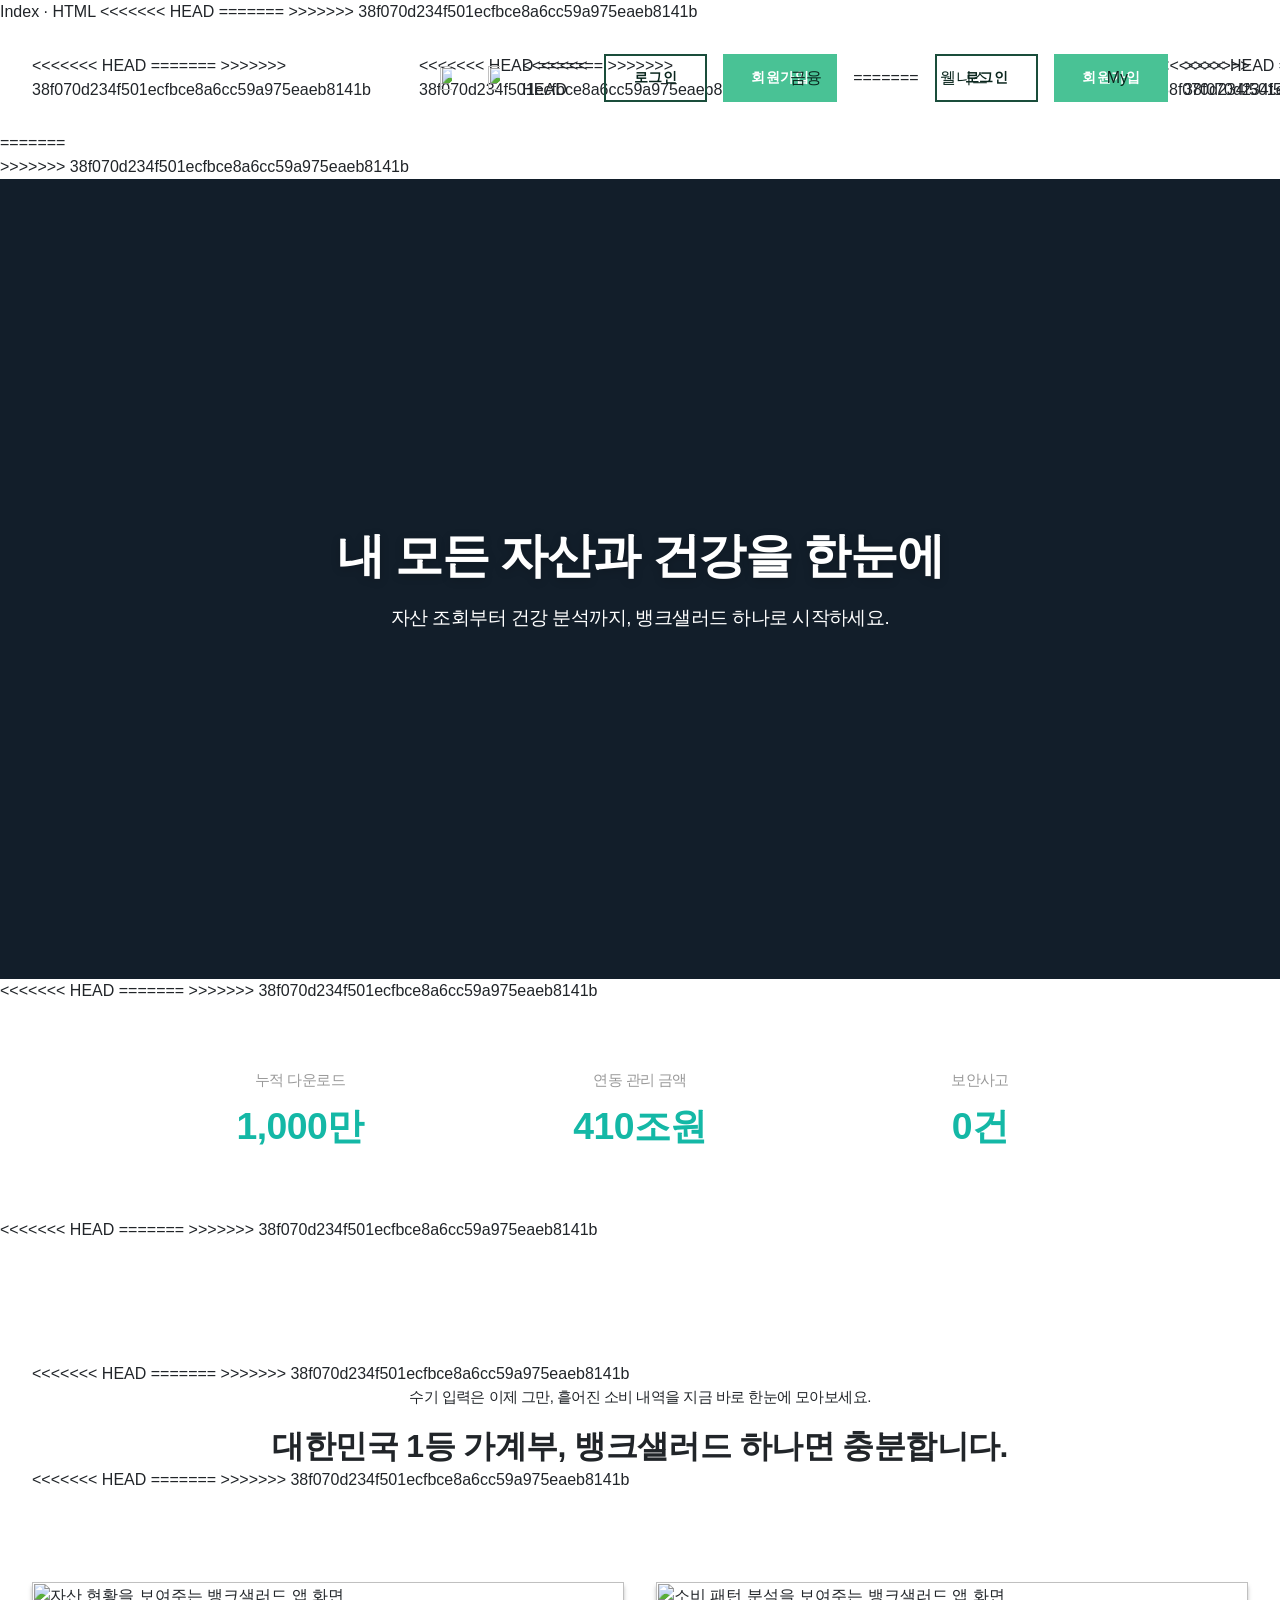
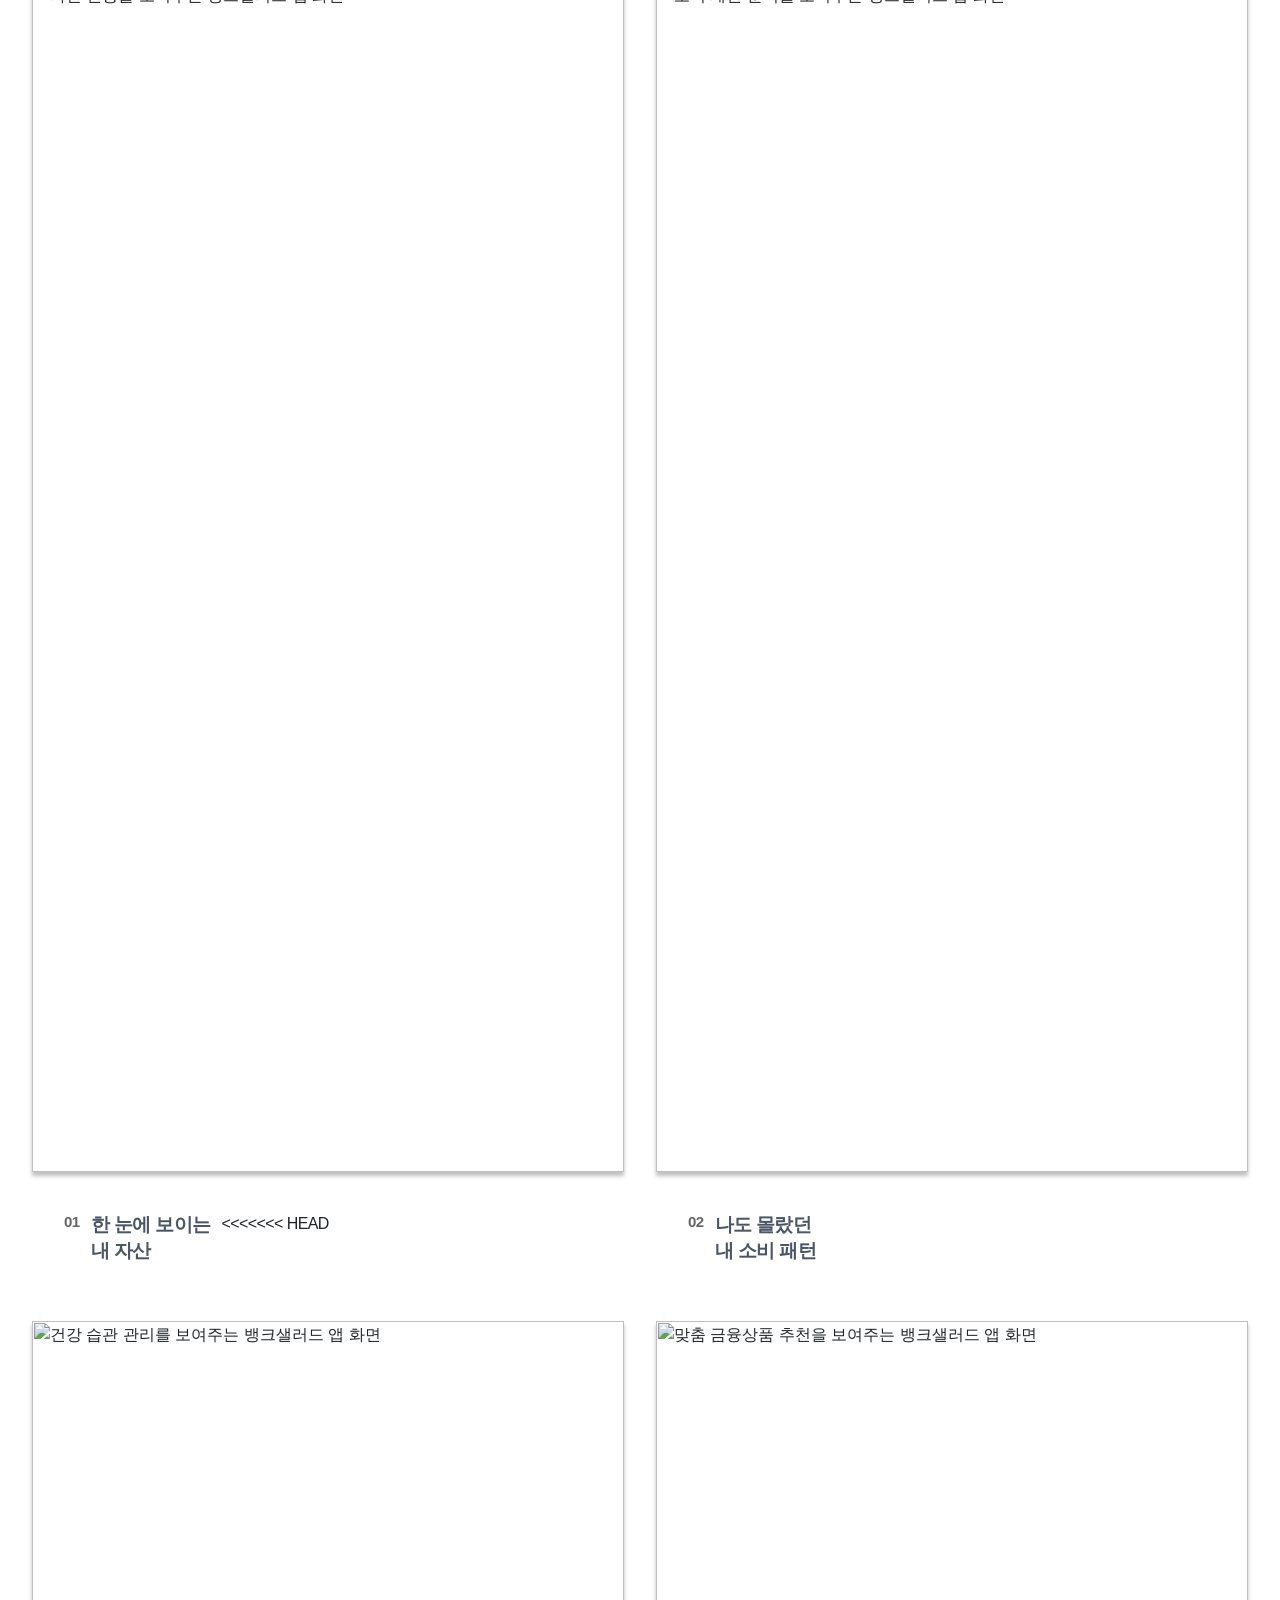
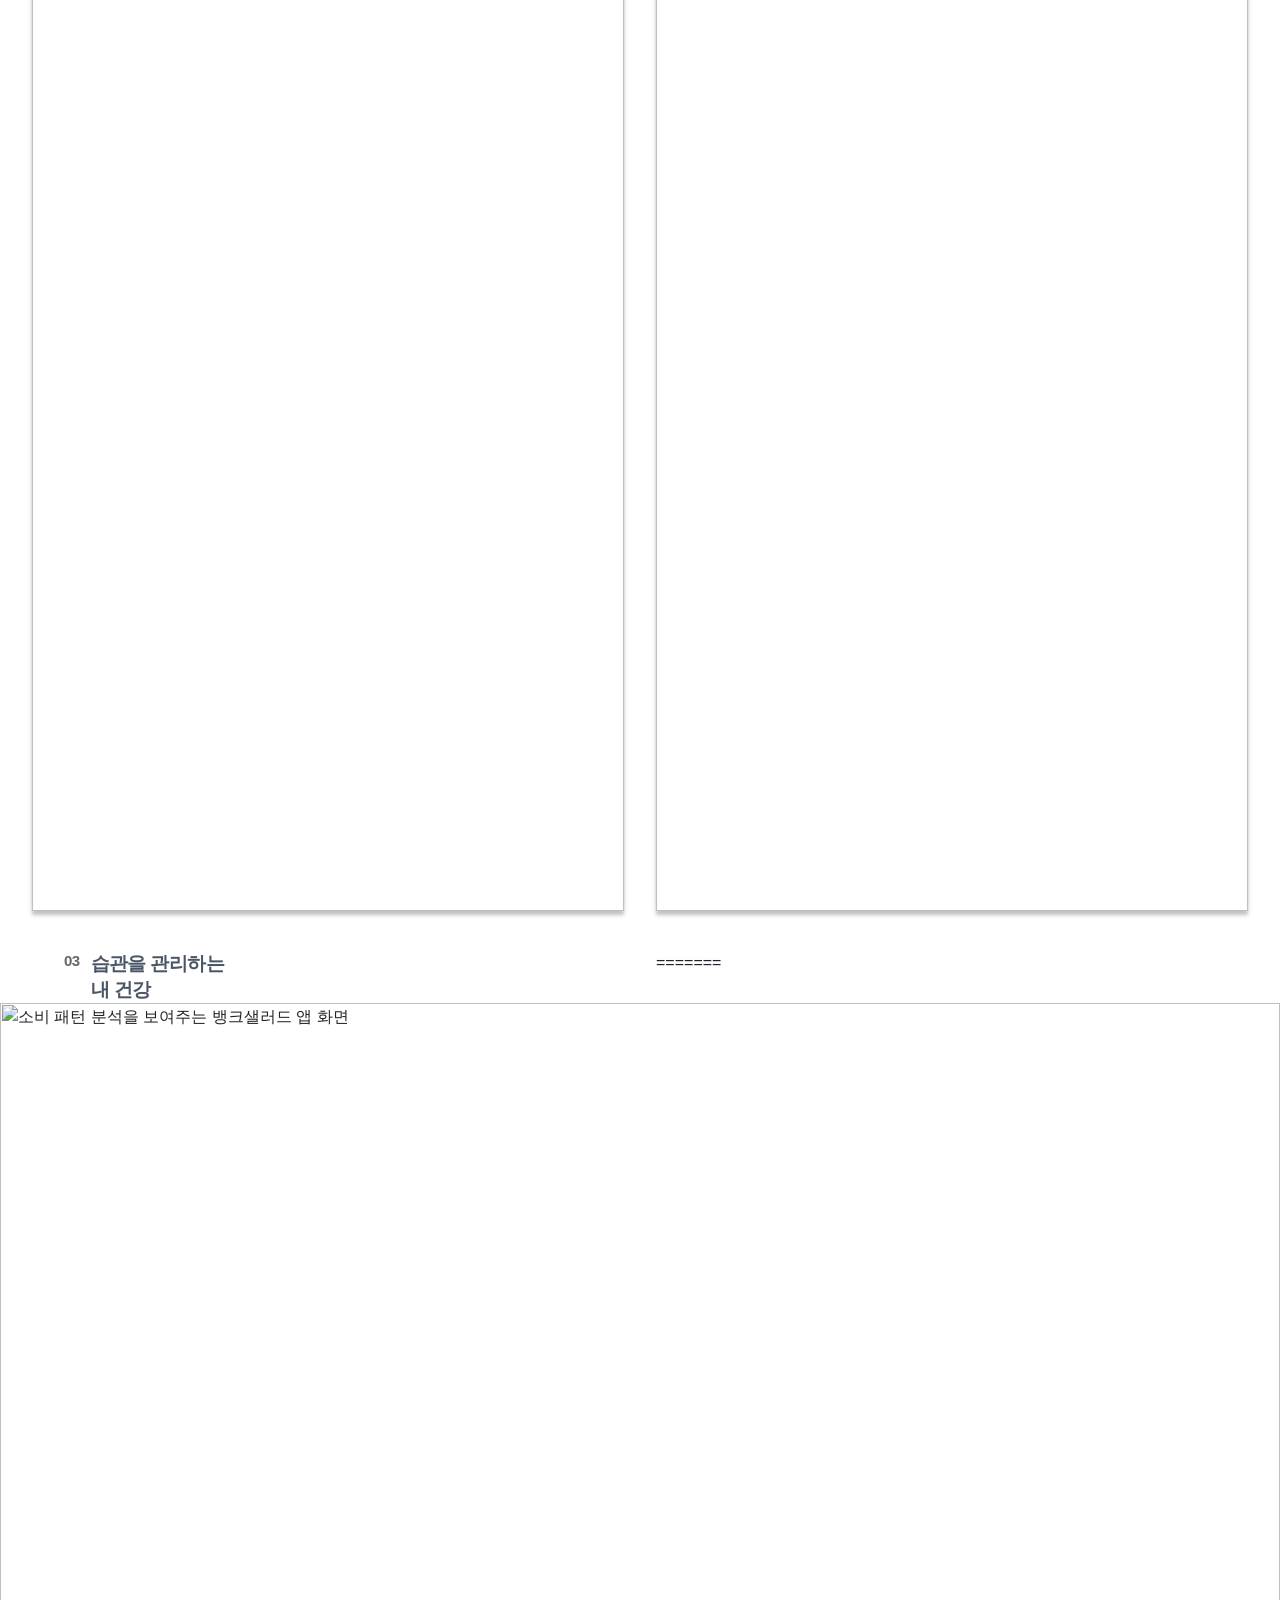
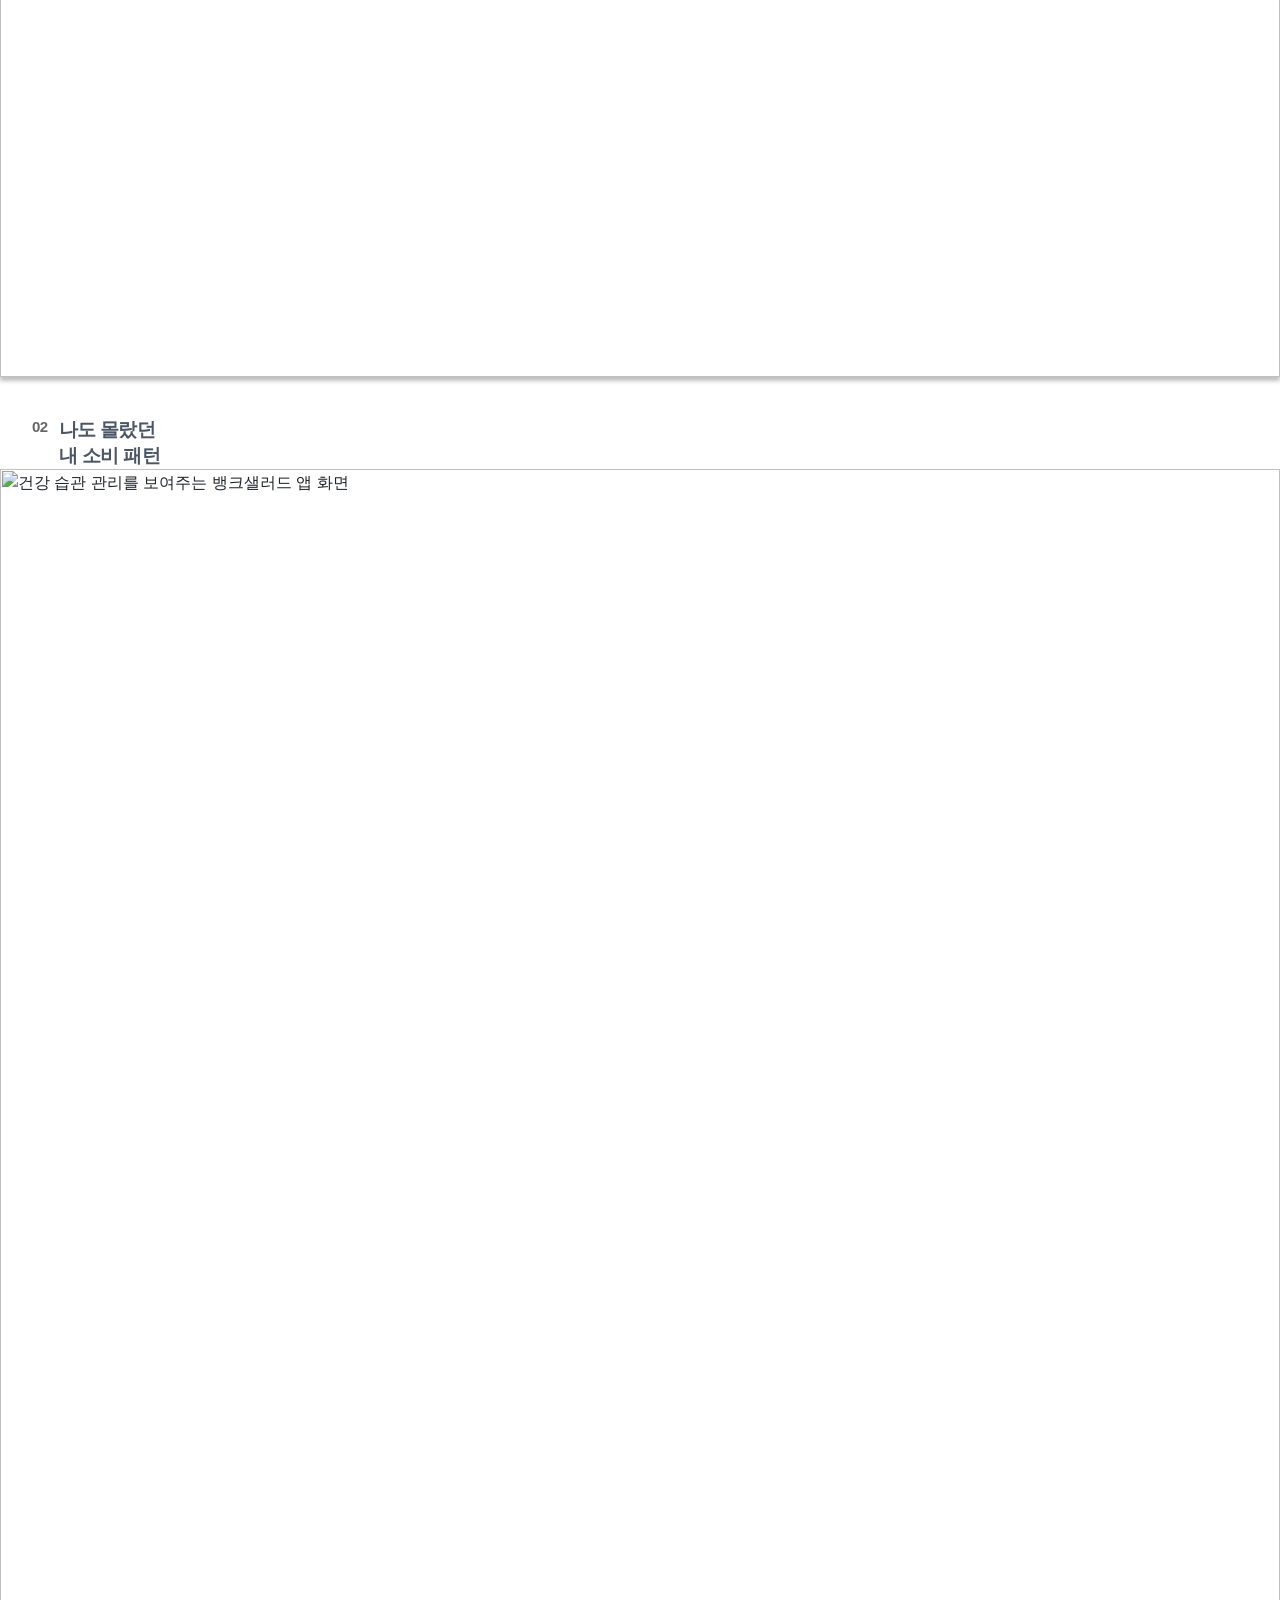
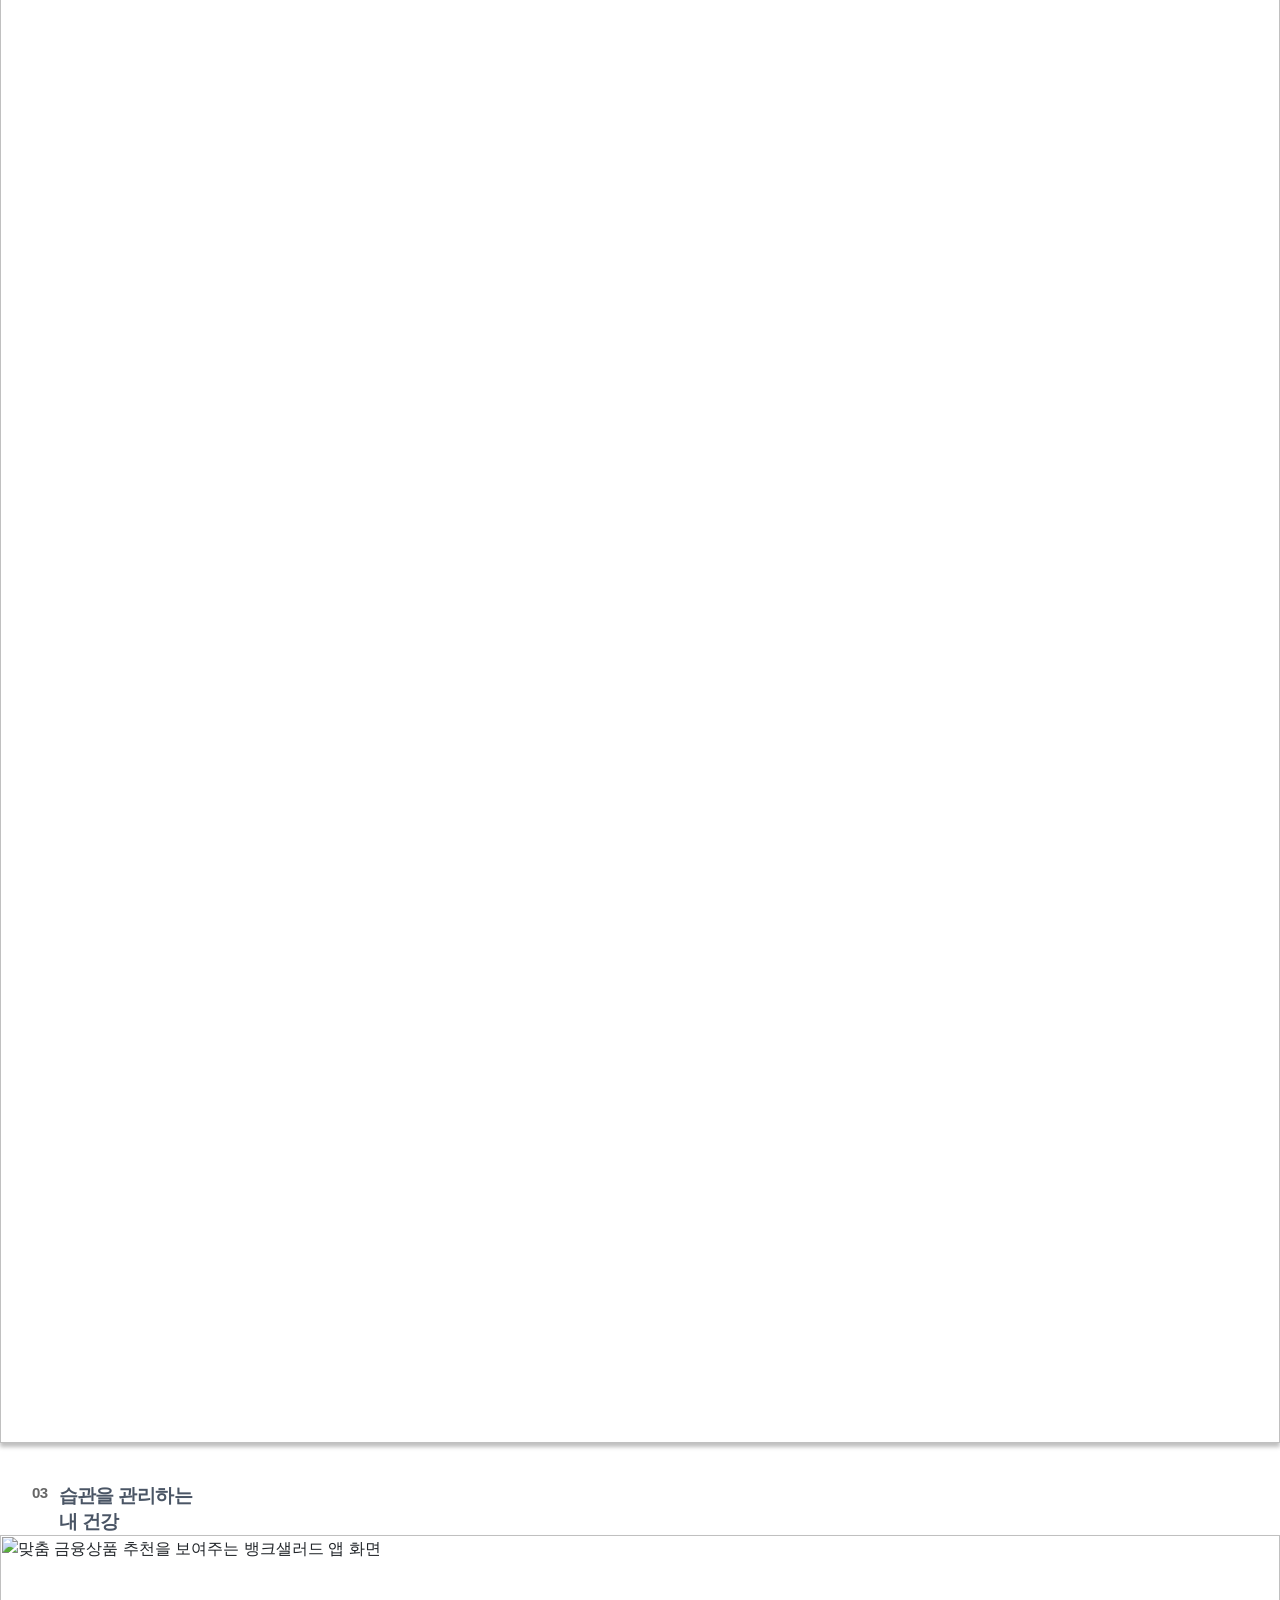
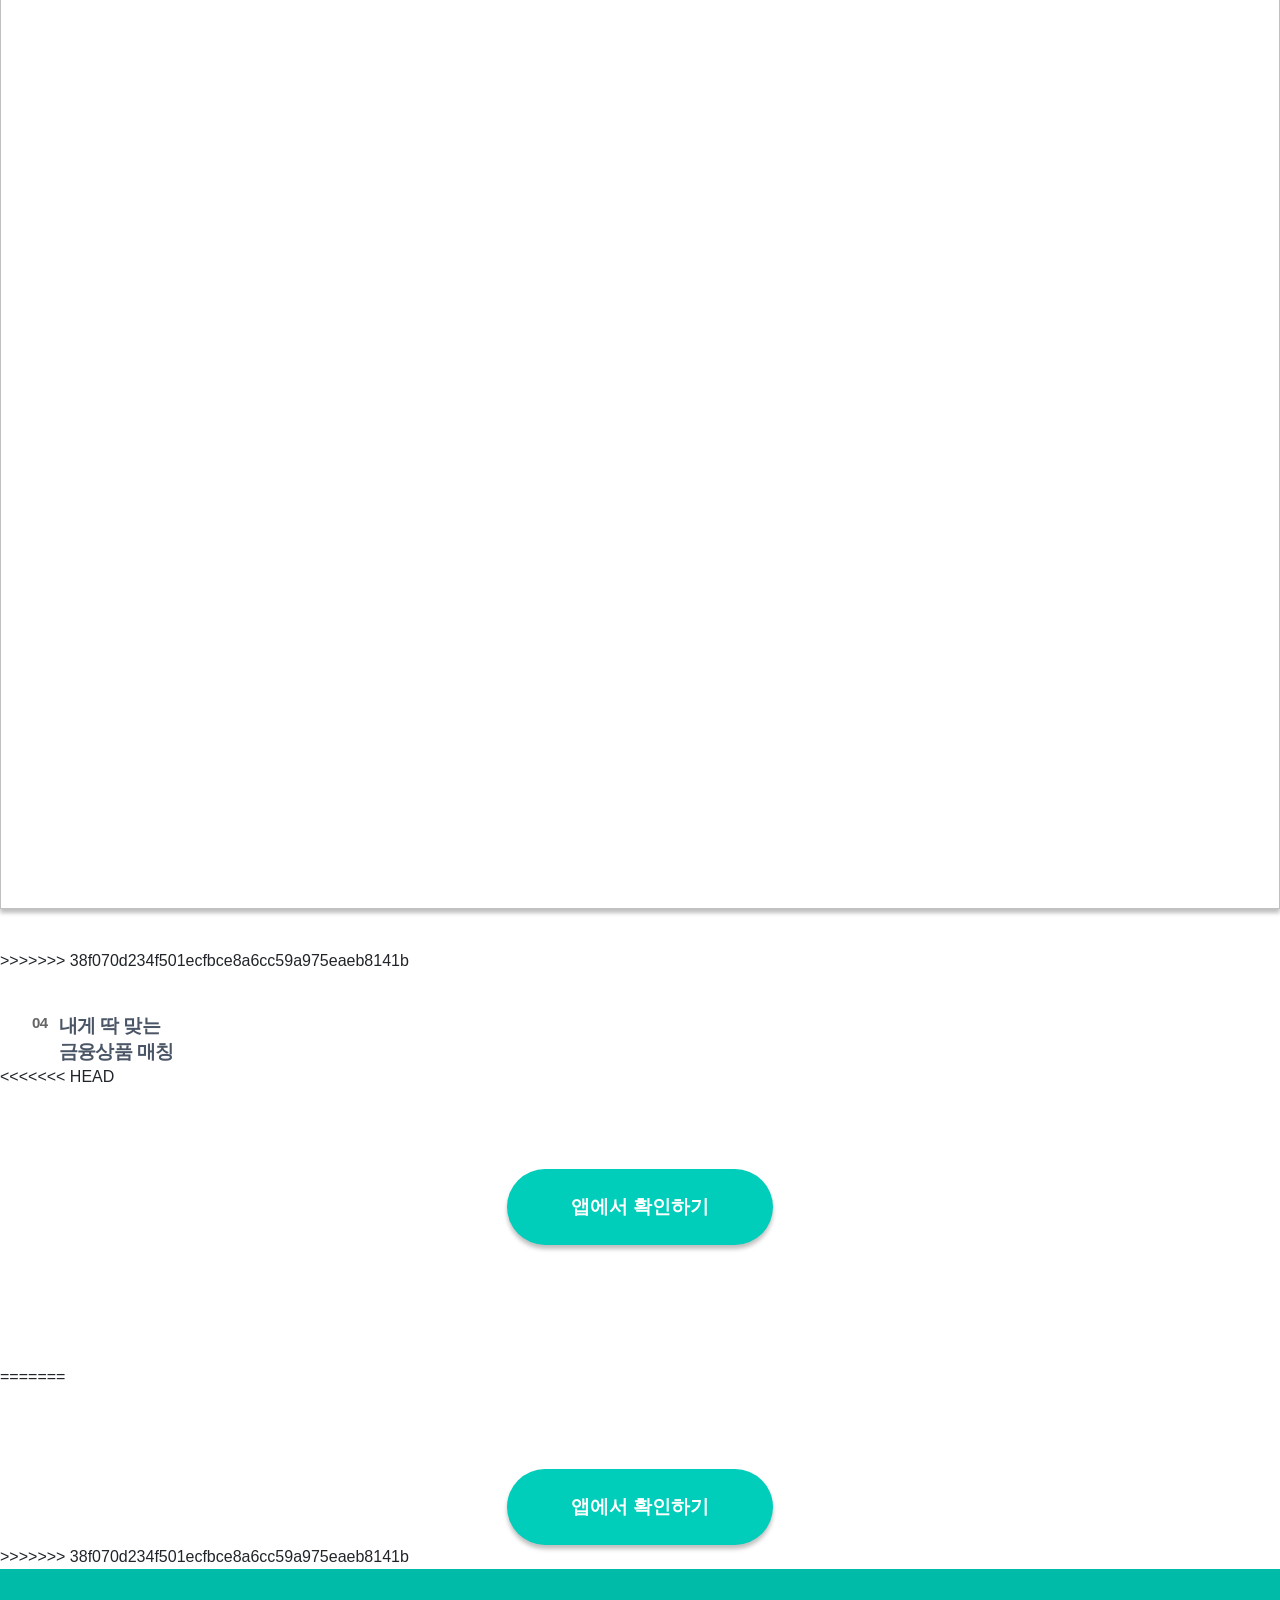
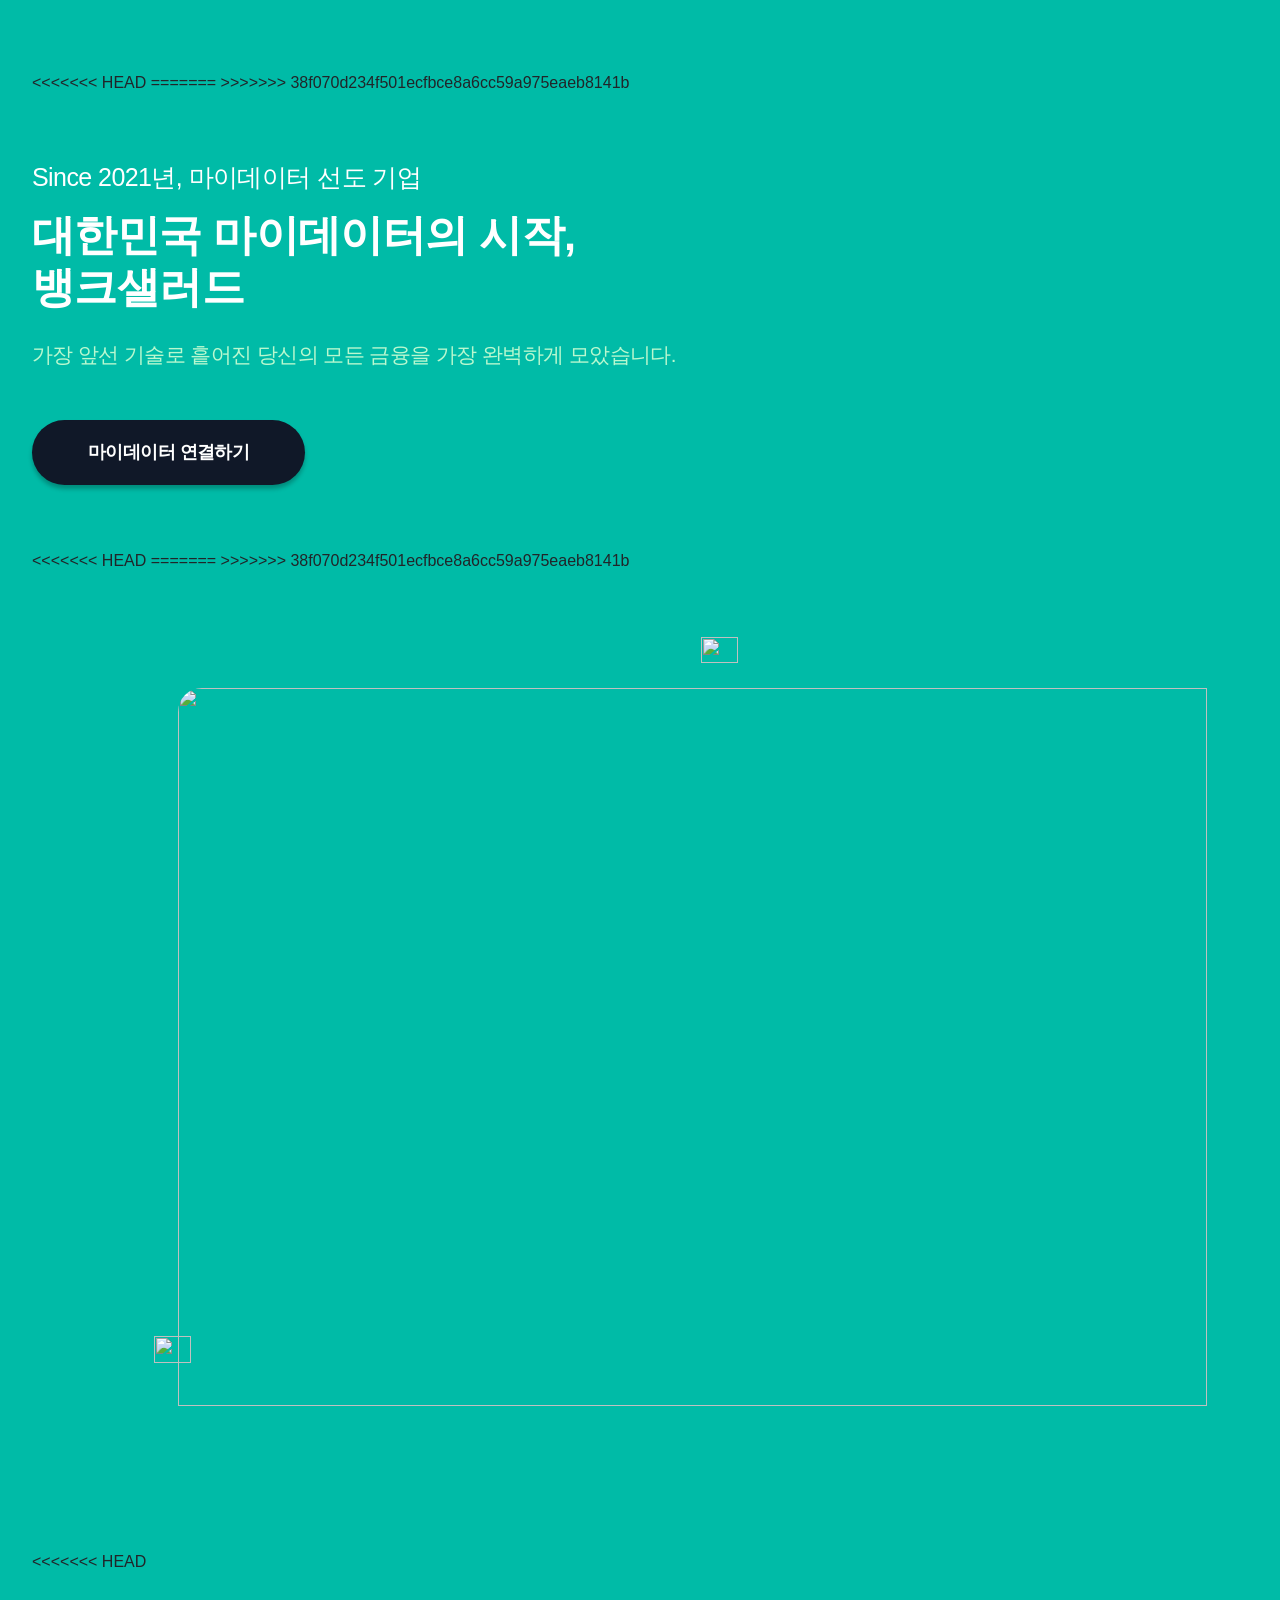
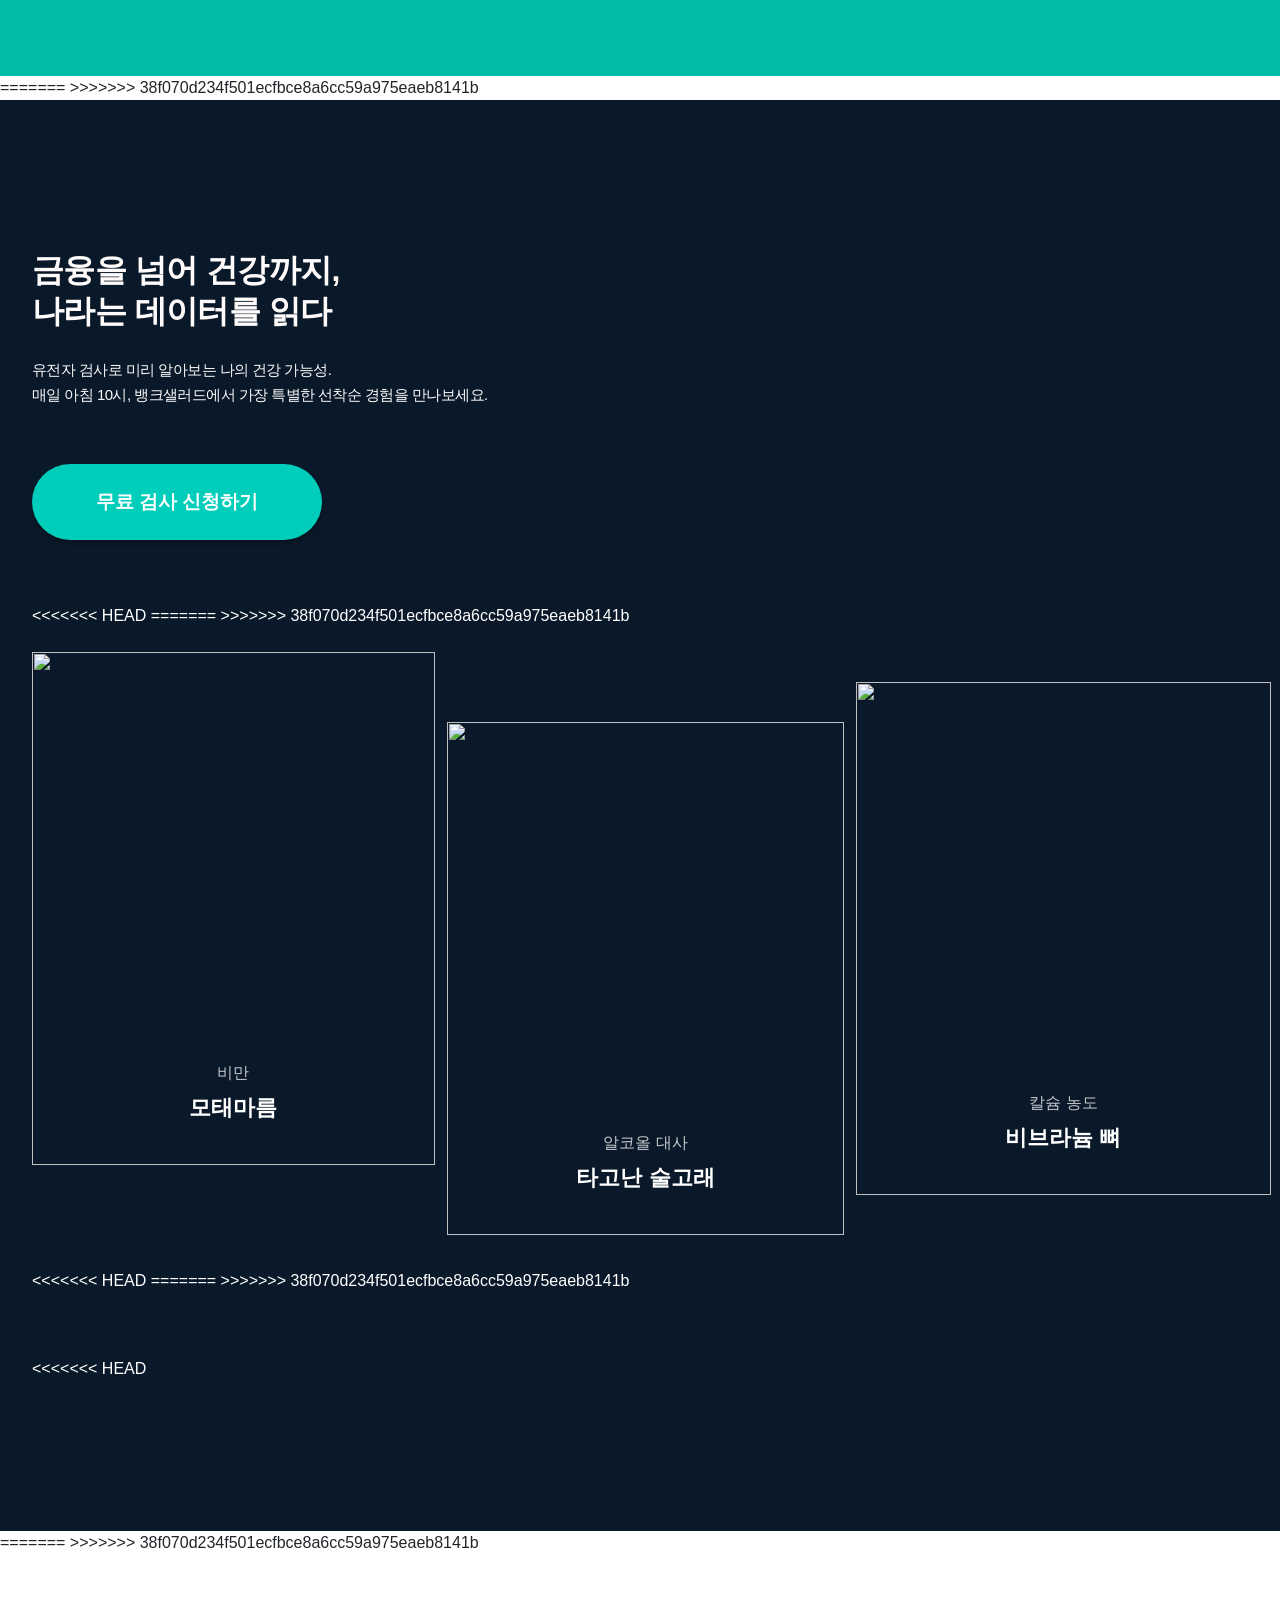
==== index.html @ 9aedf4d6 "7월 28일" ====
Index · HTML
<!DOCTYPE html>
<!--
  ============================================================================
  뱅크샐러드 랜딩 페이지 (Figma: 김지현_뱅크샐러드 / node 613-648 "main_page")
  ----------------------------------------------------------------------------
  구조
    header               : 상단 GNB (sticky)
    section.hero         : 메인 비주얼 + 카피
    section.stats        : 누적 지표 3종
    section.account-book : 가계부 소개 + 앱 목업 4종
    section.mydata       : 마이데이터 소개 (청록 배경)
    section.dna          : 유전자 검사 소개 (다크 배경)
    section.features     : 핵심 강점 4종
    section.services     : 서비스 카드 6종 (글래스 카드)
    footer               : 사이트맵 / 회사 정보

 

  ※ 이미지·아이콘 경로는 각 요소의 주석과 src 값에 표기했습니다.
     실제 에셋은 Figma에서 export 후 아래 경로에 배치하세요.
       assets/images/  : 사진·목업·일러스트 (png/jpg/webp)
       assets/icons/   : 단색 아이콘·로고 (svg)
  ============================================================================
-->
<html lang="ko">
<head>
  <meta charset="UTF-8" />
  <meta name="viewport" content="width=device-width, initial-scale=1" />
  <title>뱅크샐러드 - 내 모든 자산과 건강을 한눈에</title>
  <meta name="description" content="자산 조회부터 건강 분석까지, 뱅크샐러드 하나로 시작하세요." />

  <!-- Pretendard: Figma 원본 타이포그래피 -->
  <link rel="stylesheet" as="style" crossorigin
        href="https://cdn.jsdelivr.net/gh/orioncactus/pretendard@v1.3.9/dist/web/variable/pretendardvariable-dynamic-subset.min.css" />
  <link rel="stylesheet" href="style.css" />
</head>
 
<body>
  <!-- 키보드 사용자용 본문 바로가기 -->
  <a class="skip-link" href="#main">본문 바로가기</a>
<<<<<<< HEAD

=======
 
>>>>>>> 38f070d234f501ecfbce8a6cc59a975eaeb8141b
  <!-- ======================================================================
       HEADER : 로고 + GNB + 유틸 버튼
       ====================================================================== -->
  <header class="header" id="header">
    <div class="header__inner">
<<<<<<< HEAD

=======
 
>>>>>>> 38f070d234f501ecfbce8a6cc59a975eaeb8141b
      <!-- 로고 -->
      <a class="logo" href="/" aria-label="뱅크샐러드 홈">
        <!-- assets/icons/logo-symbol.svg (24×24) -->
        <img class="logo__symbol" src="assets/icons/logo-symbol.svg" alt="" width="24" height="24" />
        <!-- assets/icons/logo-wordmark.svg (153×26) -->
        <img class="logo__wordmark" src="assets/icons/logo-wordmark.svg" alt="뱅크샐러드" width="153" height="26" />
      </a>
<<<<<<< HEAD

=======
 
>>>>>>> 38f070d234f501ecfbce8a6cc59a975eaeb8141b
      <!-- 글로벌 내비게이션 -->
      <nav class="gnb" id="gnb" aria-label="주요 메뉴">
        <ul class="gnb__list">
          <li><a class="gnb__link" href="#account-book">금융</a></li>
          <li><a class="gnb__link" href="#dna">웰니스</a></li>
          <li><a class="gnb__link" href="#services">My</a></li>
        </ul>
      </nav>
<<<<<<< HEAD

=======
 
>>>>>>> 38f070d234f501ecfbce8a6cc59a975eaeb8141b
      <!-- 유틸 영역 -->
      <div class="header__utils">
        <button class="icon-btn" type="button" aria-label="검색">
          <!-- assets/icons/search.svg (24×24) -->
          <img src="assets/icons/search.svg" alt="" width="24" height="24" />
        </button>
        <button class="icon-btn" type="button" aria-label="알림">
          <!-- assets/icons/bell.svg (24×24) -->
          <img src="assets/icons/bell.svg" alt="" width="24" height="24" />
        </button>
<<<<<<< HEAD

        <a class="btn btn--outline" href="/login">로그인</a>
        <a class="btn btn--primary" href="/signup">회원가입</a>

=======
 
        <a class="btn btn--outline" href="/login">로그인</a>
        <a class="btn btn--primary" href="/signup">회원가입</a>
 
>>>>>>> 38f070d234f501ecfbce8a6cc59a975eaeb8141b
        <!-- 모바일 전용 햄버거 -->
        <button class="gnb-toggle" type="button"
                aria-label="메뉴 열기" aria-expanded="false" aria-controls="gnb">
          <span></span><span></span><span></span>
        </button>
      </div>
<<<<<<< HEAD

    </div>
  </header>

  <main id="main">

=======
 
    </div>
  </header>
 
  <main id="main">
 
>>>>>>> 38f070d234f501ecfbce8a6cc59a975eaeb8141b
    <!-- ====================================================================
         HERO : 배경 이미지 + 딤(30%) + 중앙 카피
         배경 이미지 → assets/images/hero-bg.jpg (권장 1920×1200)
         ==================================================================== -->
    <section class="hero" aria-labelledby="hero-title">
      <div class="hero__dim" aria-hidden="true"></div>
      <div class="hero__copy">
        <h1 class="hero__title" id="hero-title">내 모든 자산과 건강을 한눈에</h1>
        <p class="hero__desc">자산 조회부터 건강 분석까지, 뱅크샐러드 하나로 시작하세요.</p>
      </div>
    </section>
<<<<<<< HEAD

=======
 
>>>>>>> 38f070d234f501ecfbce8a6cc59a975eaeb8141b
    <!-- ====================================================================
         STATS : 누적 지표 (숫자는 JS 카운트업)
         ==================================================================== -->
    <section class="stats" aria-label="뱅크샐러드 주요 지표">
      <ul class="stats__list">
        <li class="stats__item">
          <p class="stats__label">누적 다운로드</p>
          <!-- data-count: 목표 숫자 / data-suffix: 뒤에 붙는 단위 -->
          <p class="stats__value" data-count="1000" data-suffix="만">1000만</p>
        </li>
        <li class="stats__item">
          <p class="stats__label">연동 관리 금액</p>
          <p class="stats__value" data-count="410" data-suffix="조원">410조원</p>
        </li>
        <li class="stats__item">
          <p class="stats__label">보안사고</p>
          <p class="stats__value" data-count="0" data-suffix="건">0건</p>
        </li>
      </ul>
    </section>
<<<<<<< HEAD

=======
 
>>>>>>> 38f070d234f501ecfbce8a6cc59a975eaeb8141b
    <!-- ====================================================================
         ACCOUNT BOOK : 가계부 소개 + 앱 목업 4종
         목업 이미지 → assets/images/app-01.png ~ app-04.png (각 280×563)
         ==================================================================== -->
    <section class="account-book" id="account-book" aria-labelledby="account-book-title">
      <div class="container">
<<<<<<< HEAD

=======
 
>>>>>>> 38f070d234f501ecfbce8a6cc59a975eaeb8141b
        <header class="section-head">
          <p class="section-head__eyebrow">수기 입력은 이제 그만, 흩어진 소비 내역을 지금 바로 한눈에 모아보세요.</p>
          <h2 class="section-head__title" id="account-book-title">
            대한민국 1등 가계부, <strong>뱅크샐러드</strong> 하나면 충분합니다.
          </h2>
        </header>
<<<<<<< HEAD

=======
 
>>>>>>> 38f070d234f501ecfbce8a6cc59a975eaeb8141b
        <!-- 앱 목업 리스트 : 01~04 순서가 곧 서비스 흐름이므로 ol 사용 -->
        <ol class="app-list">
          <li class="app-card js-reveal">
            <div class="app-card__thumb">
              <img src="assets/images/app-01.png" alt="자산 현황을 보여주는 뱅크샐러드 앱 화면"
                   width="280" height="563" loading="lazy" />
            </div>
            <div class="app-card__txt">
              <span class="app-card__num">01</span>
              <p class="app-card__title">한 눈에 보이는<br />내 자산</p>
<<<<<<< HEAD
            </div>
          </li>

          <li class="app-card js-reveal">
            <div class="app-card__thumb">
              <img src="assets/images/app-02.png" alt="소비 패턴 분석을 보여주는 뱅크샐러드 앱 화면"
                   width="280" height="563" loading="lazy" />
            </div>
            <div class="app-card__txt">
              <span class="app-card__num">02</span>
              <p class="app-card__title">나도 몰랐던<br />내 소비 패턴</p>
            </div>
          </li>

          <li class="app-card js-reveal">
            <div class="app-card__thumb">
              <img src="assets/images/app-03.png" alt="건강 습관 관리를 보여주는 뱅크샐러드 앱 화면"
                   width="280" height="563" loading="lazy" />
            </div>
            <div class="app-card__txt">
              <span class="app-card__num">03</span>
              <p class="app-card__title">습관을 관리하는<br />내 건강</p>
            </div>
          </li>

          <li class="app-card js-reveal">
            <div class="app-card__thumb">
              <img src="assets/images/app-04.png" alt="맞춤 금융상품 추천을 보여주는 뱅크샐러드 앱 화면"
                   width="280" height="563" loading="lazy" />
            </div>
=======
            </div>
          </li>
 
          <li class="app-card js-reveal">
            <div class="app-card__thumb">
              <img src="assets/images/app-02.png" alt="소비 패턴 분석을 보여주는 뱅크샐러드 앱 화면"
                   width="280" height="563" loading="lazy" />
            </div>
            <div class="app-card__txt">
              <span class="app-card__num">02</span>
              <p class="app-card__title">나도 몰랐던<br />내 소비 패턴</p>
            </div>
          </li>
 
          <li class="app-card js-reveal">
            <div class="app-card__thumb">
              <img src="assets/images/app-03.png" alt="건강 습관 관리를 보여주는 뱅크샐러드 앱 화면"
                   width="280" height="563" loading="lazy" />
            </div>
            <div class="app-card__txt">
              <span class="app-card__num">03</span>
              <p class="app-card__title">습관을 관리하는<br />내 건강</p>
            </div>
          </li>
 
          <li class="app-card js-reveal">
            <div class="app-card__thumb">
              <img src="assets/images/app-04.png" alt="맞춤 금융상품 추천을 보여주는 뱅크샐러드 앱 화면"
                   width="280" height="563" loading="lazy" />
            </div>
>>>>>>> 38f070d234f501ecfbce8a6cc59a975eaeb8141b
            <div class="app-card__txt">
              <span class="app-card__num">04</span>
              <p class="app-card__title">내게 딱 맞는<br />금융상품 매칭</p>
            </div>
          </li>
        </ol>
<<<<<<< HEAD

        <div class="section-cta">
          <a class="btn btn--pill" href="#app-download">앱에서 확인하기</a>
        </div>

      </div>
    </section>

=======
 
        <div class="section-cta">
          <a class="btn btn--pill" href="#app-download">앱에서 확인하기</a>
        </div>
 
      </div>
    </section>
 
>>>>>>> 38f070d234f501ecfbce8a6cc59a975eaeb8141b
    <!-- ====================================================================
         MYDATA : 마이데이터 소개 (청록 배경 + 우측 이미지 콜라주)
         ==================================================================== -->
    <section class="mydata" aria-labelledby="mydata-title">
      <div class="container mydata__inner">
<<<<<<< HEAD

=======
 
>>>>>>> 38f070d234f501ecfbce8a6cc59a975eaeb8141b
        <div class="mydata__copy">
          <p class="mydata__eyebrow">Since 2021년, 마이데이터 선도 기업</p>
          <h2 class="mydata__title" id="mydata-title">
            대한민국 마이데이터의 시작,<br /><strong>뱅크샐러드</strong>
          </h2>
          <p class="mydata__desc">가장 앞선 기술로 흩어진 당신의 모든 금융을 가장 완벽하게 모았습니다.</p>
          <a class="btn btn--dark" href="#mydata-connect">마이데이터 연결하기</a>
        </div>
<<<<<<< HEAD

=======
 
>>>>>>> 38f070d234f501ecfbce8a6cc59a975eaeb8141b
        <!-- 이미지 콜라주 : 메인 1 + 뱃지 2 -->
        <div class="mydata__visual" aria-hidden="true">
          <!-- assets/images/mydata-main.png (940×627) -->
          <img class="mydata__img mydata__img--main" src="assets/images/mydata-main.png"
               alt="" width="940" height="627" loading="lazy" />
          <!-- assets/images/mydata-badge-01.png (180×196) -->
          <img class="mydata__img mydata__img--badge-a" src="assets/images/mydata-badge-01.png"
               alt="" width="180" height="196" loading="lazy" />
          <!-- assets/images/mydata-badge-02.png (180×202) -->
          <img class="mydata__img mydata__img--badge-b" src="assets/images/mydata-badge-02.png"
               alt="" width="180" height="202" loading="lazy" />
        </div>
<<<<<<< HEAD

      </div>
    </section>

=======
 
      </div>
    </section>
 
>>>>>>> 38f070d234f501ecfbce8a6cc59a975eaeb8141b
    <!-- ====================================================================
         DNA TEST : 유전자 검사 소개 (다크 배경 + 캐릭터 카드 3종)
         카드 일러스트 → assets/images/dna-card-01.png ~ 03.png
         ==================================================================== -->
    <section class="dna" id="dna" aria-labelledby="dna-title">
      <div class="container dna__inner">
<<<<<<< HEAD

=======
 
>>>>>>> 38f070d234f501ecfbce8a6cc59a975eaeb8141b
        <!-- 캐릭터 카드 : 데스크톱에서 겹쳐 배치, 모바일에서 가로 스크롤 -->
        <ul class="dna__cards">
          <li class="dna-card dna-card--1">
            <img src="assets/images/dna-card-01.png" alt="" width="368" height="469" loading="lazy" />
            <div class="dna-card__label">
              <span class="dna-card__gene">비만</span>
              <strong class="dna-card__result">모태마름</strong>
            </div>
          </li>
          <li class="dna-card dna-card--2">
            <img src="assets/images/dna-card-02.png" alt="" width="349" height="451" loading="lazy" />
            <div class="dna-card__label">
              <span class="dna-card__gene">알코올 대사</span>
              <strong class="dna-card__result">타고난 술고래</strong>
            </div>
          </li>
          <li class="dna-card dna-card--3">
            <img src="assets/images/dna-card-03.png" alt="" width="394" height="488" loading="lazy" />
            <div class="dna-card__label">
              <span class="dna-card__gene">칼슘 농도</span>
              <strong class="dna-card__result">비브라늄 뼈</strong>
            </div>
          </li>
          <li class="dna-card dna-card--4">
            <img src="assets/images/dna-card-04.png" alt="" width="272" height="396" loading="lazy" />
            <div class="dna-card__label">
              <span class="dna-card__gene">남성형 탈모</span>
              <strong class="dna-card__result">울창한 숲</strong>
            </div>
          </li>
        </ul>
<<<<<<< HEAD

=======
 
>>>>>>> 38f070d234f501ecfbce8a6cc59a975eaeb8141b
        <div class="dna__copy">
          <h2 class="dna__title" id="dna-title">금융을 넘어 건강까지,<br />나라는 데이터를 읽다</h2>
          <p class="dna__desc">
            유전자 검사로 미리 알아보는 나의 건강 가능성.<br />
            매일 아침 10시, 뱅크샐러드에서 가장 특별한 선착순 경험을 만나보세요.
          </p>
          <a class="btn btn--pill" href="#dna-apply">무료 검사 신청하기</a>
        </div>
<<<<<<< HEAD

      </div>
    </section>

=======
 
      </div>
    </section>
 
>>>>>>> 38f070d234f501ecfbce8a6cc59a975eaeb8141b
    <!-- ====================================================================
         FEATURES : 핵심 강점 4종
         아이콘 → assets/images/feature-01.png ~ 04.png (각 300×300)
         ==================================================================== -->
    <section class="features" aria-label="뱅크샐러드의 강점">
      <div class="container">
        <ul class="feature-list">
          <li class="feature js-reveal">
            <div class="feature__icon">
              <img src="assets/images/feature-01.png" alt="" width="300" height="300" loading="lazy" />
            </div>
            <h3 class="feature__title">빠르고 정확한 비교</h3>
            <p class="feature__desc">한 번의 정보 입력으로 여러 금융상품을 쉽고 빠르게 비교해요.</p>
          </li>
          <li class="feature js-reveal">
            <div class="feature__icon">
              <img src="assets/images/feature-02.png" alt="" width="300" height="300" loading="lazy" />
            </div>
            <h3 class="feature__title">투명한 데이터</h3>
            <p class="feature__desc">금융사 제휴로 검증된 정확한 정보</p>
          </li>
          <li class="feature js-reveal">
            <div class="feature__icon">
              <img src="assets/images/feature-03.png" alt="" width="300" height="300" loading="lazy" />
            </div>
            <h3 class="feature__title">맞춤형 분석</h3>
            <p class="feature__desc">내 상황과 목표에 딱 맞는 상품 제안</p>
          </li>
          <li class="feature js-reveal">
            <div class="feature__icon">
              <img src="assets/images/feature-04.png" alt="" width="300" height="300" loading="lazy" />
            </div>
            <h3 class="feature__title">금융 알림</h3>
            <p class="feature__desc">나를 위한 금융 혜택을 한눈에</p>
          </li>
        </ul>
      </div>
    </section>
<<<<<<< HEAD

=======
 
>>>>>>> 38f070d234f501ecfbce8a6cc59a975eaeb8141b
    <!-- ====================================================================
         SERVICES : 서비스 카드 6종 (글래스 카드 / 다크 네이비 배경)
         3D 아이콘 → assets/images/service-01.png ~ 06.png (각 150×150)
         ==================================================================== -->
    <section class="services" id="services" aria-label="뱅크샐러드 서비스">
      <div class="container">
        <ul class="service-grid">
          <li class="service-card js-reveal">
            <a href="#credit-care">
              <img src="assets/images/service-01.png" alt="" width="150" height="150" loading="lazy" />
              <span class="service-card__title">신용 관리</span>
            </a>
          </li>
          <li class="service-card js-reveal">
            <a href="#loan-compare">
              <img src="assets/images/service-02.png" alt="" width="150" height="150" loading="lazy" />
              <span class="service-card__title">대출 비교</span>
            </a>
          </li>
          <li class="service-card js-reveal">
            <a href="#saving-compare">
              <img src="assets/images/service-03.png" alt="" width="150" height="150" loading="lazy" />
              <span class="service-card__title">예/적금 비교</span>
            </a>
          </li>
          <li class="service-card js-reveal">
            <a href="#card-compare">
              <img src="assets/images/service-04.png" alt="" width="150" height="150" loading="lazy" />
              <span class="service-card__title">카드 비교</span>
            </a>
          </li>
          <li class="service-card js-reveal">
            <a href="#insurance">
              <img src="assets/images/service-05.png" alt="" width="150" height="150" loading="lazy" />
              <span class="service-card__title">보험 및 건강</span>
            </a>
          </li>
          <li class="service-card js-reveal">
            <a href="#recommend">
              <img src="assets/images/service-06.png" alt="" width="150" height="150" loading="lazy" />
              <span class="service-card__title">맞춤형 추천</span>
            </a>
          </li>
        </ul>
      </div>
    </section>
<<<<<<< HEAD

  </main>

=======
 
  </main>
 
>>>>>>> 38f070d234f501ecfbce8a6cc59a975eaeb8141b
  <!-- ======================================================================
       FOOTER
       ====================================================================== -->
  <footer class="footer">
    <div class="container">
<<<<<<< HEAD

=======
 
>>>>>>> 38f070d234f501ecfbce8a6cc59a975eaeb8141b
      <!-- 상단 : 로고 + 검색 -->
      <div class="footer__top">
        <div class="footer__brand">
          <!-- assets/images/logo-footer.png (200×50) -->
          <img class="footer__logo" src="assets/images/logo-footer.png" alt="뱅크샐러드"
               width="200" height="50" loading="lazy" />
          <p class="footer__slogan">금융을 내 편으로, 뱅크샐러드가 함께합니다.</p>
        </div>
<<<<<<< HEAD

=======
 
>>>>>>> 38f070d234f501ecfbce8a6cc59a975eaeb8141b
        <form class="footer__search" role="search" action="/search" method="get">
          <label class="sr-only" for="footer-search-input">사이트 내 검색</label>
          <div class="footer__search-field">
            <!-- assets/icons/search.svg (24×24) -->
            <img src="assets/icons/search.svg" alt="" width="24" height="24" />
            <input id="footer-search-input" name="q" type="search" placeholder="검색어를 입력하세요" />
          </div>
          <button class="btn btn--search" type="submit">검색</button>
        </form>
      </div>
<<<<<<< HEAD

      <hr class="footer__divider" />

=======
 
      <hr class="footer__divider" />
 
>>>>>>> 38f070d234f501ecfbce8a6cc59a975eaeb8141b
      <!-- 중단 : 사이트맵 -->
      <div class="footer__middle">
        <nav class="footer__col" aria-labelledby="footer-col-service">
          <h2 class="footer__col-title" id="footer-col-service">서비스</h2>
          <ul class="footer__links">
            <li><a href="#loan-rate">신용대출 금리 비교</a></li>
            <li><a href="#loan-top100">신용대출 TOP100</a></li>
            <li><a href="#mortgage">주택담보대출</a></li>
            <li><a href="#cashback">카드 캐시백</a></li>
            <li><a href="#dna">유전자 검사</a></li>
          </ul>
        </nav>
<<<<<<< HEAD

=======
 
>>>>>>> 38f070d234f501ecfbce8a6cc59a975eaeb8141b
        <nav class="footer__col" aria-labelledby="footer-col-company">
          <h2 class="footer__col-title" id="footer-col-company">뱅크샐러드</h2>
          <ul class="footer__links">
            <li><a href="#about">회사소개</a></li>
            <li><a href="#notice">공지사항</a></li>
            <li><a href="#care-center">고객안심센터</a></li>
          </ul>
        </nav>
<<<<<<< HEAD

=======
 
>>>>>>> 38f070d234f501ecfbce8a6cc59a975eaeb8141b
        <nav class="footer__col" aria-labelledby="footer-col-channel">
          <h2 class="footer__col-title" id="footer-col-channel">채널</h2>
          <ul class="footer__links">
            <li><a href="#blog">블로그</a></li>
            <li><a href="#instagram">인스타그램</a></li>
            <li><a href="#youtube">유튜브</a></li>
            <li><a href="#naver-blog">네이버 블로그</a></li>
          </ul>
        </nav>
<<<<<<< HEAD

=======
 
>>>>>>> 38f070d234f501ecfbce8a6cc59a975eaeb8141b
        <div class="footer__col" id="app-download">
          <h2 class="footer__col-title">앱으로 더 편리하게 이용하세요</h2>
          <div class="footer__app-links">
            <!-- assets/images/badge-appstore.svg (120×40) -->
            <a href="#appstore"><img src="assets/images/badge-appstore.svg"
                 alt="App Store에서 다운로드" width="120" height="40" loading="lazy" /></a>
            <!-- assets/images/badge-googleplay.svg (135×40) -->
            <a href="#googleplay"><img src="assets/images/badge-googleplay.svg"
                 alt="Google Play에서 다운로드" width="135" height="40" loading="lazy" /></a>
          </div>
<<<<<<< HEAD

=======
 
>>>>>>> 38f070d234f501ecfbce8a6cc59a975eaeb8141b
          <h2 class="footer__col-title footer__col-title--sns">공식 채널</h2>
          <ul class="footer__sns">
            <!-- assets/icons/sns-*.svg (각 24×24) -->
            <li><a href="#youtube" aria-label="유튜브"><img src="assets/icons/sns-youtube.svg" alt="" width="24" height="24" /></a></li>
            <li><a href="#facebook" aria-label="페이스북"><img src="assets/icons/sns-facebook.svg" alt="" width="24" height="24" /></a></li>
            <li><a href="#twitter" aria-label="트위터"><img src="assets/icons/sns-twitter.svg" alt="" width="24" height="24" /></a></li>
            <li><a href="#instagram" aria-label="인스타그램"><img src="assets/icons/sns-instagram.svg" alt="" width="24" height="24" /></a></li>
            <li><a href="#linkedin" aria-label="링크드인"><img src="assets/icons/sns-linkedin.svg" alt="" width="24" height="24" /></a></li>
          </ul>
        </div>
      </div>
<<<<<<< HEAD

      <hr class="footer__divider" />

=======
 
      <hr class="footer__divider" />
 
>>>>>>> 38f070d234f501ecfbce8a6cc59a975eaeb8141b
      <!-- 하단 : 약관 / 사업자 정보 -->
      <div class="footer__bottom">
        <ul class="footer__policy">
          <li><a href="#notice">공지사항</a></li>
          <li><a href="#bs-money">뱅샐머니 이용안내</a></li>
          <li><a href="#privacy"><strong>개인정보처리방침</strong></a></li>
          <li><a href="#terms">이용약관</a></li>
          <li><a href="#e-finance">전자금융거래 이용약관</a></li>
          <li><a href="#support">고객센터</a></li>
          <li><a href="#partnership">사업제휴</a></li>
        </ul>
<<<<<<< HEAD

=======
 
>>>>>>> 38f070d234f501ecfbce8a6cc59a975eaeb8141b
        <address class="footer__company">
          <span>(주)뱅크샐러드</span>
          <span>대표: 김태훈</span>
          <span>사업자등록번호: 105-87-73978</span>
          <span>통신판매신고: 2023-서울마포-2465</span>
          <span class="footer__company-row">주소: 서울특별시 마포구 마포대로 45, 일진빌딩 10층</span>
          <span>E-mail: <a href="mailto:hello@banksalad.com">hello@banksalad.com</a></span>
        </address>
<<<<<<< HEAD

=======
 
>>>>>>> 38f070d234f501ecfbce8a6cc59a975eaeb8141b
        <p class="footer__note">
          뱅크샐러드는 국내 최대 1400여 개 금융상품을 비교하여 누구나 유리한 상품을 선택하도록 돕습니다.
        </p>
        <p class="footer__copyright">banksalad @ 2026. All rights reserved.</p>
      </div>
<<<<<<< HEAD

    </div>
  </footer>

  <script src="script.js" defer></script>
</body>
</html>
=======
 
    </div>
  </footer>
 
  <script src="script.js" defer></script>
</body>
</html>
 
>>>>>>> 38f070d234f501ecfbce8a6cc59a975eaeb8141b
---- style.css ----
@charset "utf-8";

/* ==========================================================================
   뱅크샐러드 랜딩 페이지 스타일
   Figma: 김지현_뱅크샐러드 / node 613-648 "main_page" (1920px 기준)

   목차
     01. 디자인 토큰 (변수)
     02. 리셋 & 베이스
     03. 공통 레이아웃 유틸
     04. 버튼 컴포넌트
     05. Header / GNB
     06. Hero
     07. Stats
     08. Account Book
     09. Mydata
     10. DNA Test
     11. Features
     12. Services
     13. Footer
     14. 모션 (스크롤 리빌)
     15. 반응형 (1600 / 1280 / 1024 / 768 / 480)
   ========================================================================== */


/* ==========================================================================
   01. 디자인 토큰
   ========================================================================== */
:root {
  /* ---- Color : Brand -------------------------------------------------- */
  --c-mint:         #00cdba; /* 주요 CTA 버튼 */
  --c-teal:         #00bba7; /* 마이데이터 섹션 배경 */
  --c-teal-40:      #14b8a6; /* 지표 숫자 */
  --c-mint-light:   #b9f8cf; /* 마이데이터 본문 */
  --c-green:        #49c295; /* 회원가입 버튼 */
  --c-forest:       #1a4d3b; /* 로그인 버튼 보더 */
  --c-ink:          #0a261d; /* 헤더 텍스트 */

  /* ---- Color : Neutral ------------------------------------------------ */
  --c-gray-900:     #212529;
  --c-gray-700:     #4a5565; /* 앱 카드 타이틀 */
  --c-gray-600:     #666666;
  --c-gray-400:     #999999;
  --c-gray-100:     #f8f9fa;
  --c-cool-10:      #f2f4f8;
  --c-cool-30:      #c1c7cd;
  --c-cool-60:      #697077; /* 푸터 배경 */
  --c-white:        #ffffff;

  /* ---- Color : Dark --------------------------------------------------- */
  --c-navy:         #132f4c; /* 서비스 그리드 배경 */
  --c-navy-deep:    #0a1929; /* 유전자 검사 섹션 배경 (원본 다크 톤) */
  --c-ink-900:      #101828; /* 마이데이터 버튼 */
  --c-blue:         #0f62fe; /* 푸터 검색 버튼 */

  /* ---- Typography ----------------------------------------------------- */
  --font-base: "Pretendard Variable", Pretendard, -apple-system,
               BlinkMacSystemFont, "Apple SD Gothic Neo", "Malgun Gothic",
               "맑은 고딕", sans-serif;

  /* 뷰포트에 따라 유동적으로 줄어드는 타입 스케일 (min / 유동 / max) */
  --fz-hero:        clamp(2.25rem, 3.75vw, 4.5rem);   /* 72px */
  --fz-hero-desc:   clamp(1rem,   1.46vw, 1.75rem);   /* 28px */
  --fz-display:     clamp(2rem,   3.39vw, 4.0625rem); /* 65px */
  --fz-h2:          clamp(1.5rem, 2.5vw,  3rem);      /* 48px */
  --fz-h3:          clamp(1.375rem, 2.08vw, 2.5rem);  /* 40px */
  --fz-stat:        clamp(2rem,   2.92vw, 3.5rem);    /* 56px */
  --fz-card-title:  clamp(1.125rem, 1.46vw, 1.75rem); /* 28px */
  --fz-lead:        clamp(1rem,   1.61vw, 1.9375rem); /* 31px */
  --fz-body:        clamp(0.9375rem, 1.04vw, 1.25rem);/* 20px */
  --fz-sm:          0.875rem;
  --fz-xs:          0.75rem;

  /* ---- Layout --------------------------------------------------------- */
  --container-max:  1760px; /* 1920 - (80 × 2) */
  --gutter:         80px;
  --header-h:       107px;

  /* ---- Effect --------------------------------------------------------- */
  --shadow-card:    0 4px 4px rgba(0, 0, 0, .25);
  --shadow-glass:   inset 0 4px 10px rgba(0, 0, 0, .25);
  --radius-pill:    50px;
  --radius-card:    20px;
  --ease:           cubic-bezier(.22, .61, .36, 1);
}


/* ==========================================================================
   02. 리셋 & 베이스
   ========================================================================== */
*,
*::before,
*::after { box-sizing: border-box; }

html { scroll-behavior: smooth; }

body,
h1, h2, h3, h4, p, ul, ol, li, figure, blockquote, dl, dd {
  margin: 0;
  padding: 0;
}

ul, ol { list-style: none; }

body {
  font-family: var(--font-base);
  color: var(--c-gray-900);
  line-height: 1.5;
  background: var(--c-white);
  -webkit-font-smoothing: antialiased;
  word-break: keep-all; /* 한글 단어 단위 줄바꿈 */
}

img { max-width: 100%; height: auto; display: block; }

a { color: inherit; text-decoration: none; }

button { font: inherit; color: inherit; background: none; border: 0; cursor: pointer; }

address { font-style: normal; }

/* 키보드 포커스는 항상 보이게 */
:focus-visible {
  outline: 3px solid var(--c-mint);
  outline-offset: 3px;
}

/* 스크린리더 전용 텍스트 */
.sr-only {
  position: absolute;
  width: 1px; height: 1px;
  padding: 0; margin: -1px;
  overflow: hidden;
  clip: rect(0 0 0 0);
  white-space: nowrap;
  border: 0;
}

/* 본문 바로가기 링크 */
.skip-link {
  position: absolute;
  left: 50%;
  top: -100px;
  transform: translateX(-50%);
  z-index: 999;
  padding: 12px 24px;
  background: var(--c-ink);
  color: var(--c-white);
  border-radius: 0 0 8px 8px;
  transition: top .2s var(--ease);
}
.skip-link:focus { top: 0; }


/* ==========================================================================
   03. 공통 레이아웃 유틸
   ========================================================================== */
.container {
  width: 100%;
  max-width: var(--container-max);
  margin-inline: auto;
  padding-inline: var(--gutter);
}

/* 섹션 공통 헤드 (아이브로우 + 타이틀) */
.section-head { text-align: center; }

.section-head__eyebrow {
  font-size: var(--fz-body);
  letter-spacing: -.57px;
  color: var(--c-gray-900);
  margin-bottom: 18px;
}

.section-head__title {
  font-size: var(--fz-h2);
  font-weight: 700;
  letter-spacing: -.57px;
  line-height: 1.3;
}
.section-head__title strong { font-weight: 800; }

/* 섹션 하단 CTA 정렬 */
.section-cta {
  display: flex;
  justify-content: center;
  margin-top: 80px;
}


/* ==========================================================================
   04. 버튼 컴포넌트
   ========================================================================== */
.btn {
  display: inline-flex;
  align-items: center;
  justify-content: center;
  text-align: center;
  white-space: nowrap;
  transition: background-color .2s var(--ease),
              color .2s var(--ease),
              transform .2s var(--ease),
              box-shadow .2s var(--ease);
}
.btn:active { transform: translateY(1px); }

/* 헤더 : 로그인 (아웃라인) */
.btn--outline {
  height: 48px;
  padding-inline: 28px;
  border: 2px solid var(--c-forest);
  color: var(--c-ink);
  font-size: var(--fz-sm);
  font-weight: 600;
  letter-spacing: .5px;
}
.btn--outline:hover { background: var(--c-forest); color: var(--c-white); }

/* 헤더 : 회원가입 (솔리드) */
.btn--primary {
  height: 48px;
  padding-inline: 28px;
  background: var(--c-green);
  color: var(--c-white);
  font-size: var(--fz-sm);
  font-weight: 600;
  letter-spacing: .5px;
}
.btn--primary:hover { background: #3aab81; }

/* 섹션 CTA : 민트 알약형 */
.btn--pill {
  padding: 24px 64px;
  border-radius: var(--radius-pill);
  background: var(--c-mint);
  color: var(--c-white);
  font-size: var(--fz-card-title);
  font-weight: 600;
  letter-spacing: -.07px;
  box-shadow: var(--shadow-card);
}
.btn--pill:hover { background: #00b6a5; box-shadow: 0 8px 18px rgba(0, 0, 0, .28); }

/* 마이데이터 CTA : 다크 알약형 */
.btn--dark {
  padding: 19px 56px;
  border-radius: 70px;
  background: var(--c-ink-900);
  color: var(--c-white);
  font-size: 1.125rem;
  font-weight: 600;
  letter-spacing: -.57px;
  box-shadow: var(--shadow-card);
}
.btn--dark:hover { background: #1d2939; }

/* 푸터 검색 버튼 */
.btn--search {
  height: 48px;
  padding-inline: 28px;
  background: var(--c-blue);
  border: 2px solid var(--c-blue);
  color: var(--c-white);
  font-size: 1rem;
  font-weight: 500;
  letter-spacing: .5px;
}
.btn--search:hover { background: #0353e9; border-color: #0353e9; }


/* ==========================================================================
   05. Header / GNB
   ========================================================================== */
.header {
  position: sticky;
  top: 0;
  z-index: 100;
  background: var(--c-white);
  transition: box-shadow .25s var(--ease);
}
/* JS가 스크롤 시 부여 → 헤더 하단 그림자 */
.header.is-scrolled { box-shadow: 0 2px 12px rgba(0, 0, 0, .08); }

.header__inner {
  display: flex;
  align-items: center;
  gap: 24px;
  min-height: var(--header-h);
  max-width: var(--container-max);
  margin-inline: auto;
  padding: 16px var(--gutter);
}

.logo {
  display: flex;
  align-items: center;
  gap: 4px;
  flex: 1 0 0;
  min-width: 0;
}
.logo__symbol { width: 24px; height: 24px; }
.logo__wordmark { width: 153px; height: 26px; object-fit: contain; }

/* --- GNB --- */
.gnb__list { display: flex; align-items: center; gap: 215px; }

.gnb__link {
  display: block;
  padding: 12px 8px;
  font-size: 1rem;
  font-weight: 500;
  color: var(--c-ink);
  position: relative;
}
/* 밑줄 인터랙션 */
.gnb__link::after {
  content: "";
  position: absolute;
  left: 8px; right: 8px; bottom: 6px;
  height: 2px;
  background: var(--c-mint);
  transform: scaleX(0);
  transform-origin: left;
  transition: transform .25s var(--ease);
}
.gnb__link:hover::after,
.gnb__link:focus-visible::after { transform: scaleX(1); }

/* --- 유틸 --- */
.header__utils {
  display: flex;
  align-items: center;
  justify-content: flex-end;
  gap: 16px;
  flex: 1 0 0;
  min-width: 0;
}

.icon-btn {
  display: inline-flex;
  align-items: center;
  justify-content: center;
  width: 24px; height: 24px;
  transition: opacity .2s var(--ease);
}
.icon-btn:hover { opacity: .6; }
.icon-btn + .icon-btn { margin-left: 8px; }

/* 모바일 햄버거 (기본 숨김) */
.gnb-toggle {
  display: none;
  flex-direction: column;
  justify-content: center;
  gap: 5px;
  width: 40px; height: 40px;
}
.gnb-toggle span {
  display: block;
  width: 22px; height: 2px;
  margin-inline: auto;
  background: var(--c-ink);
  transition: transform .25s var(--ease), opacity .2s var(--ease);
}
.gnb-toggle[aria-expanded="true"] span:nth-child(1) { transform: translateY(7px) rotate(45deg); }
.gnb-toggle[aria-expanded="true"] span:nth-child(2) { opacity: 0; }
.gnb-toggle[aria-expanded="true"] span:nth-child(3) { transform: translateY(-7px) rotate(-45deg); }


/* ==========================================================================
   06. Hero
   배경 이미지 : assets/images/hero-bg.jpg
   ========================================================================== */
.hero {
  position: relative;
  display: grid;
  place-items: center;
  min-height: clamp(480px, 62.5vw, 1200px);
  background: #1a2b3c url("assets/images/hero-bg.jpg") center / cover no-repeat;
  overflow: hidden;
}

/* 원본 딤 : 검정 30% */
.hero__dim {
  position: absolute;
  inset: 0;
  background: rgba(0, 0, 0, .3);
}

.hero__copy {
  position: relative;
  z-index: 1;
  padding: 10px 24px;
  text-align: center;
  color: var(--c-white);
}

.hero__title {
  font-size: var(--fz-hero);
  font-weight: 700;
  line-height: 1.2;
  letter-spacing: -1.44px;
  text-shadow: 0 2px 10px rgba(0, 0, 0, .2);
}

.hero__desc {
  margin-top: 20px;
  font-size: var(--fz-hero-desc);
  font-weight: 400;
  line-height: 1.4;
  letter-spacing: -.56px;
}


/* ==========================================================================
   07. Stats
   ========================================================================== */
.stats { padding: 66px var(--gutter); }

.stats__list {
  display: flex;
  justify-content: center;
  align-items: center;
  gap: 100px;
  flex-wrap: wrap;
}

.stats__item {
  width: 300px;
  text-align: center;
  letter-spacing: -.57px;
}

.stats__label {
  font-size: var(--fz-body);
  font-weight: 500;
  color: var(--c-gray-400);
}

.stats__value {
  margin-top: 8px;
  font-size: var(--fz-stat);
  font-weight: 700;
  line-height: 1.4;
  color: var(--c-teal-40);
  font-variant-numeric: tabular-nums; /* 카운트업 시 폭 흔들림 방지 */
}


/* ==========================================================================
   08. Account Book
   ========================================================================== */
.account-book { padding-block: 184px 190px; }

/* 앱 목업 리스트 */
.app-list {
  display: grid;
  grid-template-columns: repeat(4, minmax(0, 280px));
  justify-content: space-between;
  gap: 40px;
  margin-top: 90px;
}

.app-card { display: flex; flex-direction: column; gap: 40px; }

.app-card__thumb {
  overflow: hidden;
  box-shadow: var(--shadow-card);
  transition: transform .3s var(--ease), box-shadow .3s var(--ease);
}
.app-card:hover .app-card__thumb {
  transform: translateY(-10px);
  box-shadow: 0 14px 28px rgba(0, 0, 0, .18);
}
.app-card__thumb img { width: 100%; }

.app-card__txt {
  display: flex;
  align-items: flex-start;
  gap: 11px;
  padding-left: 32px;
  letter-spacing: -.57px;
}

.app-card__num {
  flex: none;
  font-size: var(--fz-body);
  font-weight: 600;
  line-height: 1.3;
  color: var(--c-gray-600);
}

.app-card__title {
  font-size: var(--fz-card-title);
  font-weight: 700;
  line-height: 1.4;
  color: var(--c-gray-700);
}


/* ==========================================================================
   09. Mydata
   ========================================================================== */
.mydata {
  background: var(--c-teal);
  padding-block: 102px;
  overflow: hidden;
}

.mydata__inner {
  display: grid;
  grid-template-columns: minmax(0, 740px) minmax(0, 1fr);
  align-items: center;
  gap: 60px;
}

.mydata__copy { color: var(--c-white); }

.mydata__eyebrow {
  font-size: 1.5625rem; /* 25px */
  font-weight: 300;
  letter-spacing: -.57px;
}

.mydata__title {
  margin-top: 12px;
  font-size: var(--fz-display);
  font-weight: 700;
  line-height: 1.2;
  letter-spacing: -.57px;
}
.mydata__title strong { font-weight: 800; }

.mydata__desc {
  margin-top: 24px;
  font-size: var(--fz-lead);
  line-height: 1.7;
  letter-spacing: -.57px;
  color: var(--c-mint-light);
}

.mydata__copy .btn--dark { margin-top: 80px; }

/* 이미지 콜라주 */
.mydata__visual {
  position: relative;
  aspect-ratio: 1023 / 714;
}
.mydata__img { position: absolute; }

.mydata__img--main {
  left: 12%; top: 6%;
  width: 92%;
  border-radius: 24px;
}
.mydata__img--badge-a {
  left: 55%; top: 0;
  width: 17.6%;
}
.mydata__img--badge-b {
  left: 10%; bottom: 0;
  width: 17.6%;
}


/* ==========================================================================
   10. DNA Test
   ========================================================================== */
.dna {
  background: var(--c-navy-deep);
  padding-block: 150px;
  color: var(--c-white);
  overflow: hidden;
}

.dna__inner {
  display: grid;
  grid-template-columns: minmax(0, 1fr) minmax(0, 553px);
  align-items: center;
  gap: 60px;
}

/* 캐릭터 카드 : 겹쳐 배치 */
.dna__cards {
  position: relative;
  display: grid;
  grid-template-columns: repeat(3, 1fr);
  align-items: end;
  gap: 12px;
}

.dna-card { position: relative; }
.dna-card img { width: 100%; }

/* 원본의 계단식 배치를 오프셋으로 재현 */
.dna-card--1 { transform: translateY(-40px); }
.dna-card--2 { transform: translateY(30px); }
.dna-card--3 { transform: translateY(-10px); }
.dna-card--4 { display: none; } /* 데스크톱: 4번째 카드는 원본상 겹침이 심해 숨김 */

.dna-card__label {
  position: absolute;
  left: 50%;
  bottom: 8%;
  transform: translateX(-50%);
  width: max-content;
  text-align: center;
}
.dna-card__gene {
  display: block;
  font-size: 1rem;
  font-weight: 500;
  opacity: .75;
}
.dna-card__result {
  display: block;
  margin-top: 6px;
  font-size: 1.375rem;
  font-weight: 700;
}

.dna__title {
  font-size: var(--fz-h2);
  font-weight: 700;
  line-height: 1.3;
  letter-spacing: -.57px;
  color: #fffbfb;
}

.dna__desc {
  margin-top: 24px;
  font-size: var(--fz-body);
  line-height: 1.7;
  letter-spacing: -.57px;
  color: #fbfbfb;
}

.dna__copy .btn--pill { margin-top: 56px; }


/* ==========================================================================
   11. Features
   ========================================================================== */
.features { padding-block: 138px; }

.feature-list {
  display: grid;
  grid-template-columns: repeat(4, minmax(0, 1fr));
  gap: 90px;
}

.feature { text-align: center; }

.feature__icon {
  width: min(300px, 100%);
  margin-inline: auto;
  transition: transform .35s var(--ease);
}
.feature:hover .feature__icon { transform: translateY(-8px) scale(1.03); }

.feature__title {
  margin-top: 50px;
  font-size: var(--fz-h3);
  font-weight: 600;
  color: var(--c-gray-900);
}

.feature__desc {
  margin-top: 18px;
  font-size: 1.125rem;
  line-height: 1.5;
  color: var(--c-gray-900);
}


/* ==========================================================================
   12. Services (글래스 카드)
   ========================================================================== */
.services {
  background: var(--c-navy);
  padding-block: 150px;
}

.service-grid {
  display: grid;
  grid-template-columns: repeat(3, minmax(0, 1fr));
  gap: 62px 25px;
}

.service-card {
  border-radius: var(--radius-card);
  /* 원본 "유리" 이펙트 : 반투명 + 블러 + 이너 섀도 */
  background: rgba(255, 255, 255, .06);
  backdrop-filter: blur(18px);
  -webkit-backdrop-filter: blur(18px);
  box-shadow: var(--shadow-glass);
  transition: background-color .25s var(--ease), transform .25s var(--ease);
}
.service-card:hover { background: rgba(255, 255, 255, .12); transform: translateY(-6px); }

.service-card a {
  display: flex;
  flex-direction: column;
  align-items: center;
  gap: 12px;
  padding: 20px;
  height: 100%;
}

.service-card img { width: 150px; height: 150px; object-fit: cover; }

.service-card__title {
  padding: 10px;
  font-size: var(--fz-card-title);
  font-weight: 500;
  color: var(--c-white);
}


/* ==========================================================================
   13. Footer
   ========================================================================== */
.footer {
  background: var(--c-cool-60);
  color: var(--c-white);
  padding-block: 48px;
}
.footer .container { display: flex; flex-direction: column; gap: 48px; }

/* --- 상단 --- */
.footer__top {
  display: flex;
  align-items: center;
  justify-content: space-between;
  gap: 48px;
  flex-wrap: wrap;
}
.footer__logo { width: 200px; object-fit: contain; }
.footer__slogan {
  margin-top: 10px;
  font-size: var(--fz-sm);
  line-height: 1.6;
  color: var(--c-gray-100);
}

.footer__search { display: flex; align-items: center; gap: 16px; }

.footer__search-field {
  display: flex;
  align-items: center;
  gap: 8px;
  width: 320px;
  padding: 12px 6px;
  background: var(--c-cool-10);
  border-bottom: 1px solid var(--c-cool-30);
}
.footer__search-field input {
  flex: 1;
  min-width: 0;
  border: 0;
  background: transparent;
  font: inherit;
  font-size: var(--fz-sm);
  color: var(--c-gray-900);
}
.footer__search-field input:focus { outline: none; }
.footer__search-field:focus-within { border-bottom-color: var(--c-blue); }

.footer__divider {
  height: 1px;
  margin: 0;
  border: 0;
  background: var(--c-cool-30);
}

/* --- 중단 : 사이트맵 --- */
.footer__middle {
  display: grid;
  grid-template-columns: repeat(4, minmax(0, 1fr));
  gap: 80px;
}

.footer__col-title {
  padding-block: 12px;
  font-size: var(--fz-sm);
  font-weight: 700;
  line-height: 1.1;
}
.footer__col-title--sns { margin-top: 24px; }

.footer__links { display: flex; flex-direction: column; gap: 16px; }
.footer__links a {
  font-size: 0.8125rem; /* 13px */
  transition: opacity .2s var(--ease);
}
.footer__links a:hover { opacity: .7; text-decoration: underline; }

.footer__app-links { display: flex; gap: 8px; flex-wrap: wrap; }
.footer__app-links img { height: 40px; width: auto; }

.footer__sns { display: flex; align-items: center; gap: 16px; margin-top: 8px; }
.footer__sns a { display: block; transition: opacity .2s var(--ease); }
.footer__sns a:hover { opacity: .7; }

/* --- 하단 --- */
.footer__bottom { display: flex; flex-direction: column; gap: 30px; }

.footer__policy { display: flex; flex-wrap: wrap; gap: 24px; }
.footer__policy a {
  font-size: var(--fz-xs);
  line-height: 1.4;
  color: var(--c-gray-100);
}
.footer__policy a:hover { text-decoration: underline; }

.footer__company {
  display: flex;
  flex-wrap: wrap;
  gap: 12px 30px;
  font-size: 0.6875rem; /* 11px */
  line-height: 1.4;
  color: var(--c-gray-100);
}
.footer__company-row { flex-basis: 100%; font-size: var(--fz-xs); }
.footer__company a:hover { text-decoration: underline; }

.footer__note,
.footer__copyright {
  font-size: 0.6875rem;
  line-height: 1.4;
}
.footer__copyright { opacity: .85; }


/* ==========================================================================
   14. 모션 : 스크롤 리빌
   JS가 뷰포트 진입 시 .is-visible 부여
   ========================================================================== */
.js-reveal {
  opacity: 0;
  transform: translateY(28px);
  transition: opacity .6s var(--ease), transform .6s var(--ease);
}
.js-reveal.is-visible { opacity: 1; transform: none; }

/* 카드가 순차적으로 나타나도록 지연 */
.app-list .js-reveal:nth-child(2),
.feature-list .js-reveal:nth-child(2),
.service-grid .js-reveal:nth-child(2) { transition-delay: .08s; }
.app-list .js-reveal:nth-child(3),
.feature-list .js-reveal:nth-child(3),
.service-grid .js-reveal:nth-child(3) { transition-delay: .16s; }
.app-list .js-reveal:nth-child(4),
.feature-list .js-reveal:nth-child(4),
.service-grid .js-reveal:nth-child(4) { transition-delay: .24s; }
.service-grid .js-reveal:nth-child(5) { transition-delay: .32s; }
.service-grid .js-reveal:nth-child(6) { transition-delay: .40s; }

/* 모션 최소화 설정 존중 */
@media (prefers-reduced-motion: reduce) {
  html { scroll-behavior: auto; }
  *,
  *::before,
  *::after {
    animation-duration: .001ms !important;
    animation-iteration-count: 1 !important;
    transition-duration: .001ms !important;
  }
  .js-reveal { opacity: 1; transform: none; }
}


/* ==========================================================================
   15. 반응형
   ========================================================================== */

/* --- ~1600px : 여백 축소, GNB 간격 축소 ---------------------------------- */
@media (max-width: 1600px) {
  :root { --gutter: 48px; }
  .gnb__list { gap: clamp(24px, 8vw, 120px); }
  .account-book { padding-block: 120px; }
  .feature-list { gap: 48px; }
}

/* --- ~1280px : 앱 목업 2열, 서비스 카드 여백 축소 ------------------------- */
@media (max-width: 1280px) {
  :root { --gutter: 32px; }

  .app-list {
    grid-template-columns: repeat(2, minmax(0, 1fr));
    gap: 56px 32px;
    justify-content: center;
  }
  .app-card__thumb img { margin-inline: auto; }

  .stats__list { gap: 40px; }
  .stats__item { width: min(300px, 30%); }

  .mydata__inner { grid-template-columns: 1fr; gap: 64px; }
  .mydata__copy .btn--dark { margin-top: 48px; }

  .dna__inner { grid-template-columns: 1fr; gap: 64px; }
  .dna__copy { order: -1; } /* 모바일에선 카피를 먼저 */

  .feature-list { grid-template-columns: repeat(2, minmax(0, 1fr)); gap: 64px 32px; }
  .services { padding-block: 100px; }
}

/* --- ~1024px : GNB 드로어 전환 ------------------------------------------- */
@media (max-width: 1024px) {
  :root { --header-h: 72px; }

  .gnb-toggle { display: flex; }

  /* GNB → 헤더 아래 드롭 패널 */
  .gnb {
    position: absolute;
    left: 0; right: 0;
    top: 100%;
    background: var(--c-white);
    border-top: 1px solid #e9ecef;
    box-shadow: 0 12px 20px rgba(0, 0, 0, .08);
    max-height: 0;
    overflow: hidden;
    transition: max-height .3s var(--ease);
  }
  .gnb.is-open { max-height: 320px; }

  .gnb__list {
    flex-direction: column;
    align-items: stretch;
    gap: 0;
    padding: 8px var(--gutter) 16px;
  }
  .gnb__link { padding: 16px 0; font-size: 1.0625rem; }
  .gnb__link::after { left: 0; right: 0; bottom: 10px; }

  .header__inner { position: relative; }
  .header__utils { gap: 12px; }

  /* 로그인/회원가입은 드로어 안이 아닌 헤더 우측 유지, 폭만 축소 */
  .btn--outline,
  .btn--primary { height: 40px; padding-inline: 16px; }

  .account-book { padding-block: 90px; }
  .features { padding-block: 90px; }
  .dna { padding-block: 100px; }

  .footer__middle { grid-template-columns: repeat(2, minmax(0, 1fr)); gap: 48px; }
}

/* --- ~768px : 1열 전환 --------------------------------------------------- */
@media (max-width: 768px) {
  :root { --gutter: 20px; }

  .hero { min-height: 480px; }

  .stats { padding-block: 48px; }
  .stats__list { gap: 32px; }
  .stats__item { width: 100%; }

  .app-list { grid-template-columns: minmax(0, 320px); justify-content: center; }
  .app-card__txt { padding-left: 0; justify-content: center; }
  .section-cta { margin-top: 48px; }

  /* 유전자 카드 : 겹침 해제 후 가로 스크롤 */
  .dna__cards {
    display: flex;
    gap: 16px;
    overflow-x: auto;
    padding-bottom: 12px;
    scroll-snap-type: x mandatory;
    -webkit-overflow-scrolling: touch;
  }
  .dna-card {
    flex: 0 0 62%;
    scroll-snap-align: center;
    transform: none !important;
  }
  .dna-card--4 { display: block; }

  .feature-list { grid-template-columns: minmax(0, 1fr); gap: 56px; }
  .feature__icon { width: min(220px, 70%); }
  .feature__title { margin-top: 24px; }

  .service-grid { grid-template-columns: repeat(2, minmax(0, 1fr)); gap: 20px; }
  .service-card img { width: 110px; height: 110px; }
  .services { padding-block: 72px; }

  .footer__top { flex-direction: column; align-items: flex-start; gap: 32px; }
  .footer__search { width: 100%; }
  .footer__search-field { flex: 1; width: auto; }

  .btn--pill { padding: 18px 40px; }
  .btn--dark { padding: 16px 36px; }
}

/* --- ~480px : 최소 폭 대응 ----------------------------------------------- */
@media (max-width: 480px) {
  .header__utils .icon-btn { display: none; } /* 아이콘 숨기고 CTA 우선 노출 */
  .btn--outline { display: none; }            /* 회원가입만 노출 */

  .logo__wordmark { width: 120px; }

  .service-grid { grid-template-columns: minmax(0, 1fr); }
  .dna-card { flex-basis: 78%; }

  .footer__middle { grid-template-columns: minmax(0, 1fr); gap: 32px; }
  .footer__policy { gap: 12px 16px; }
}
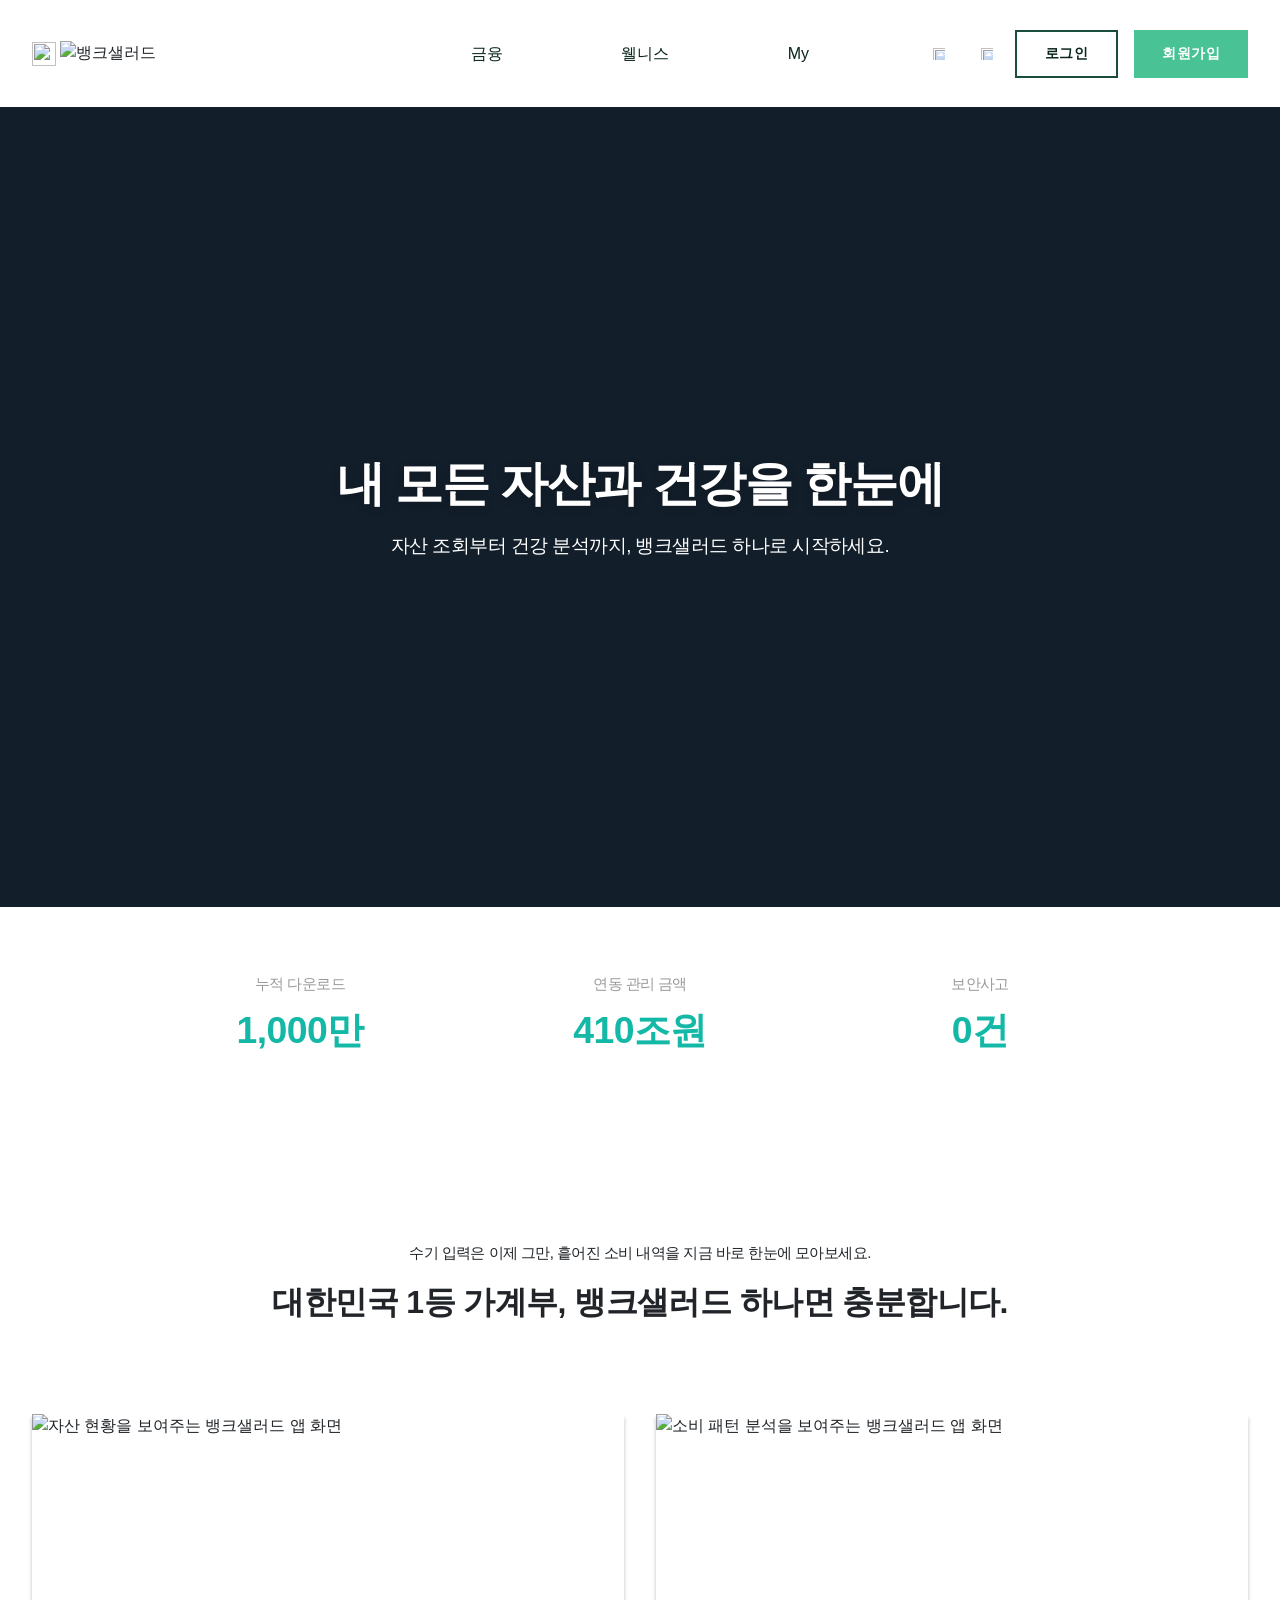
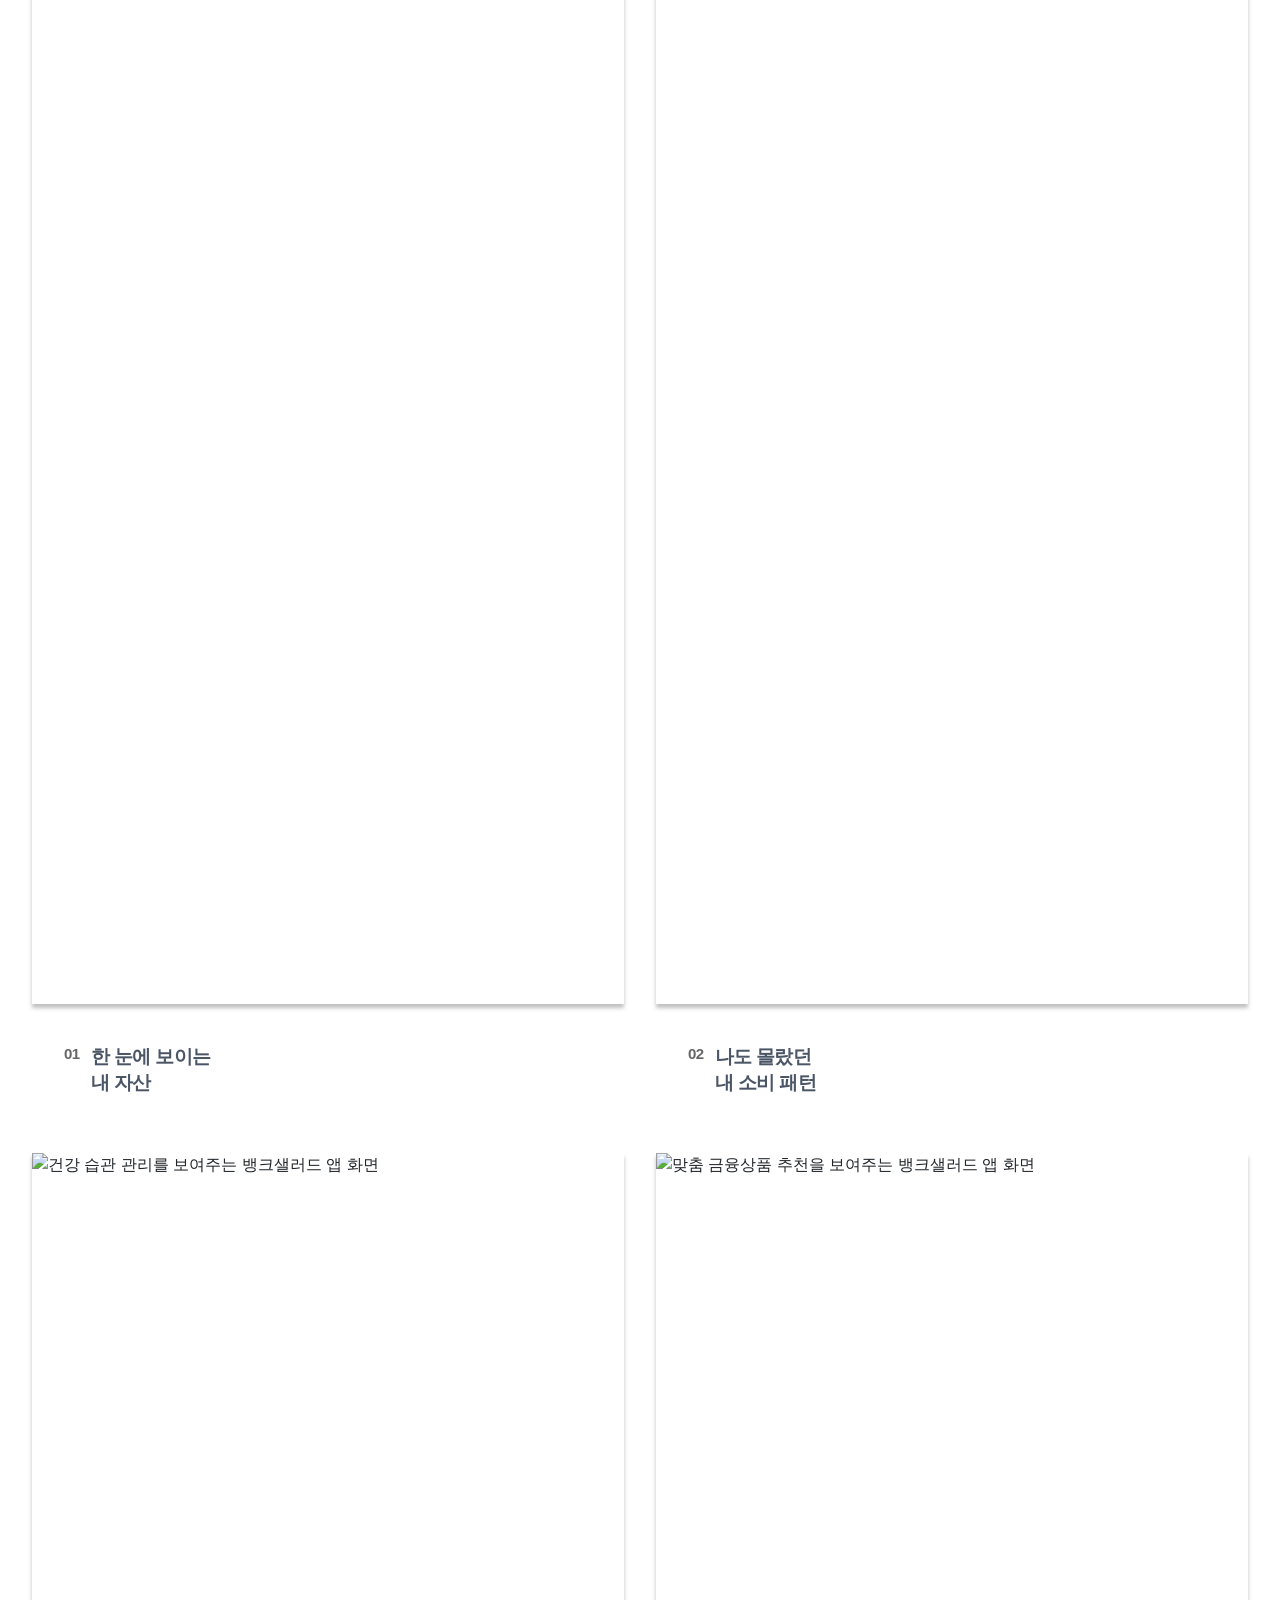
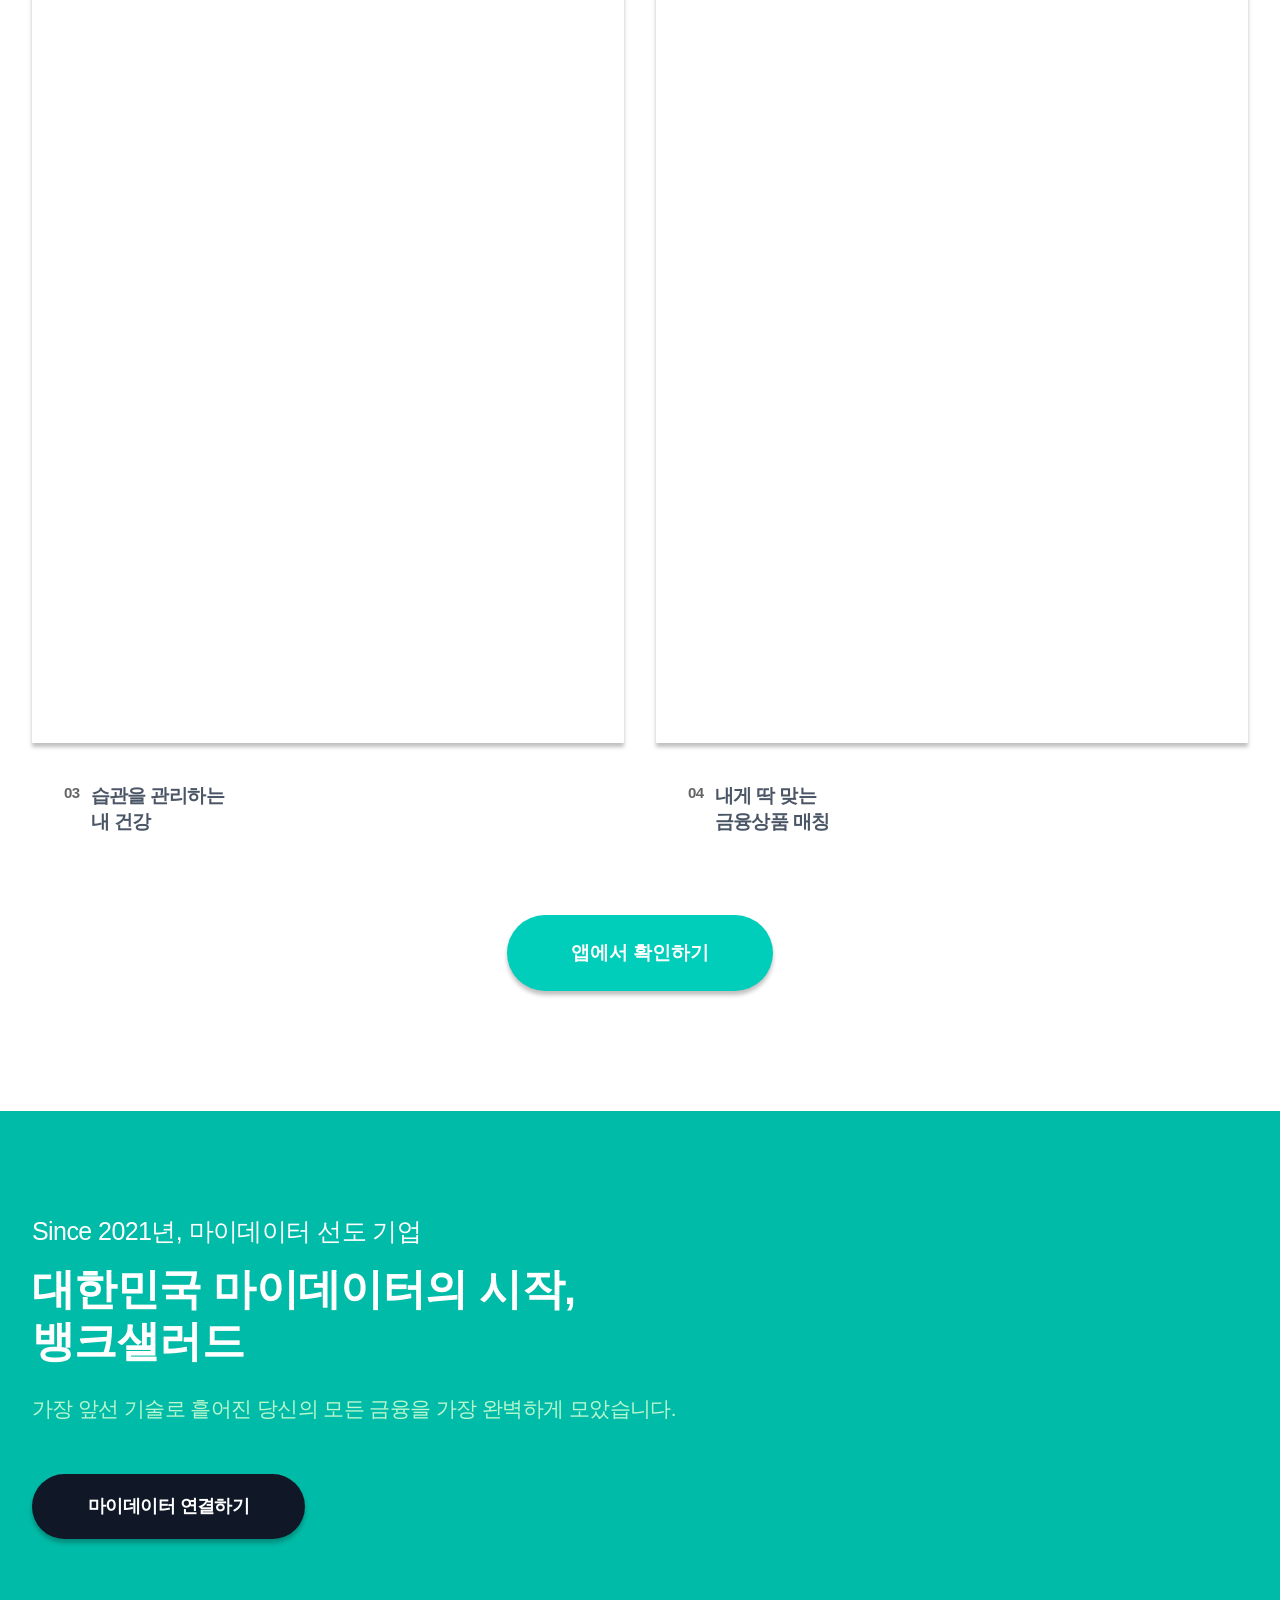
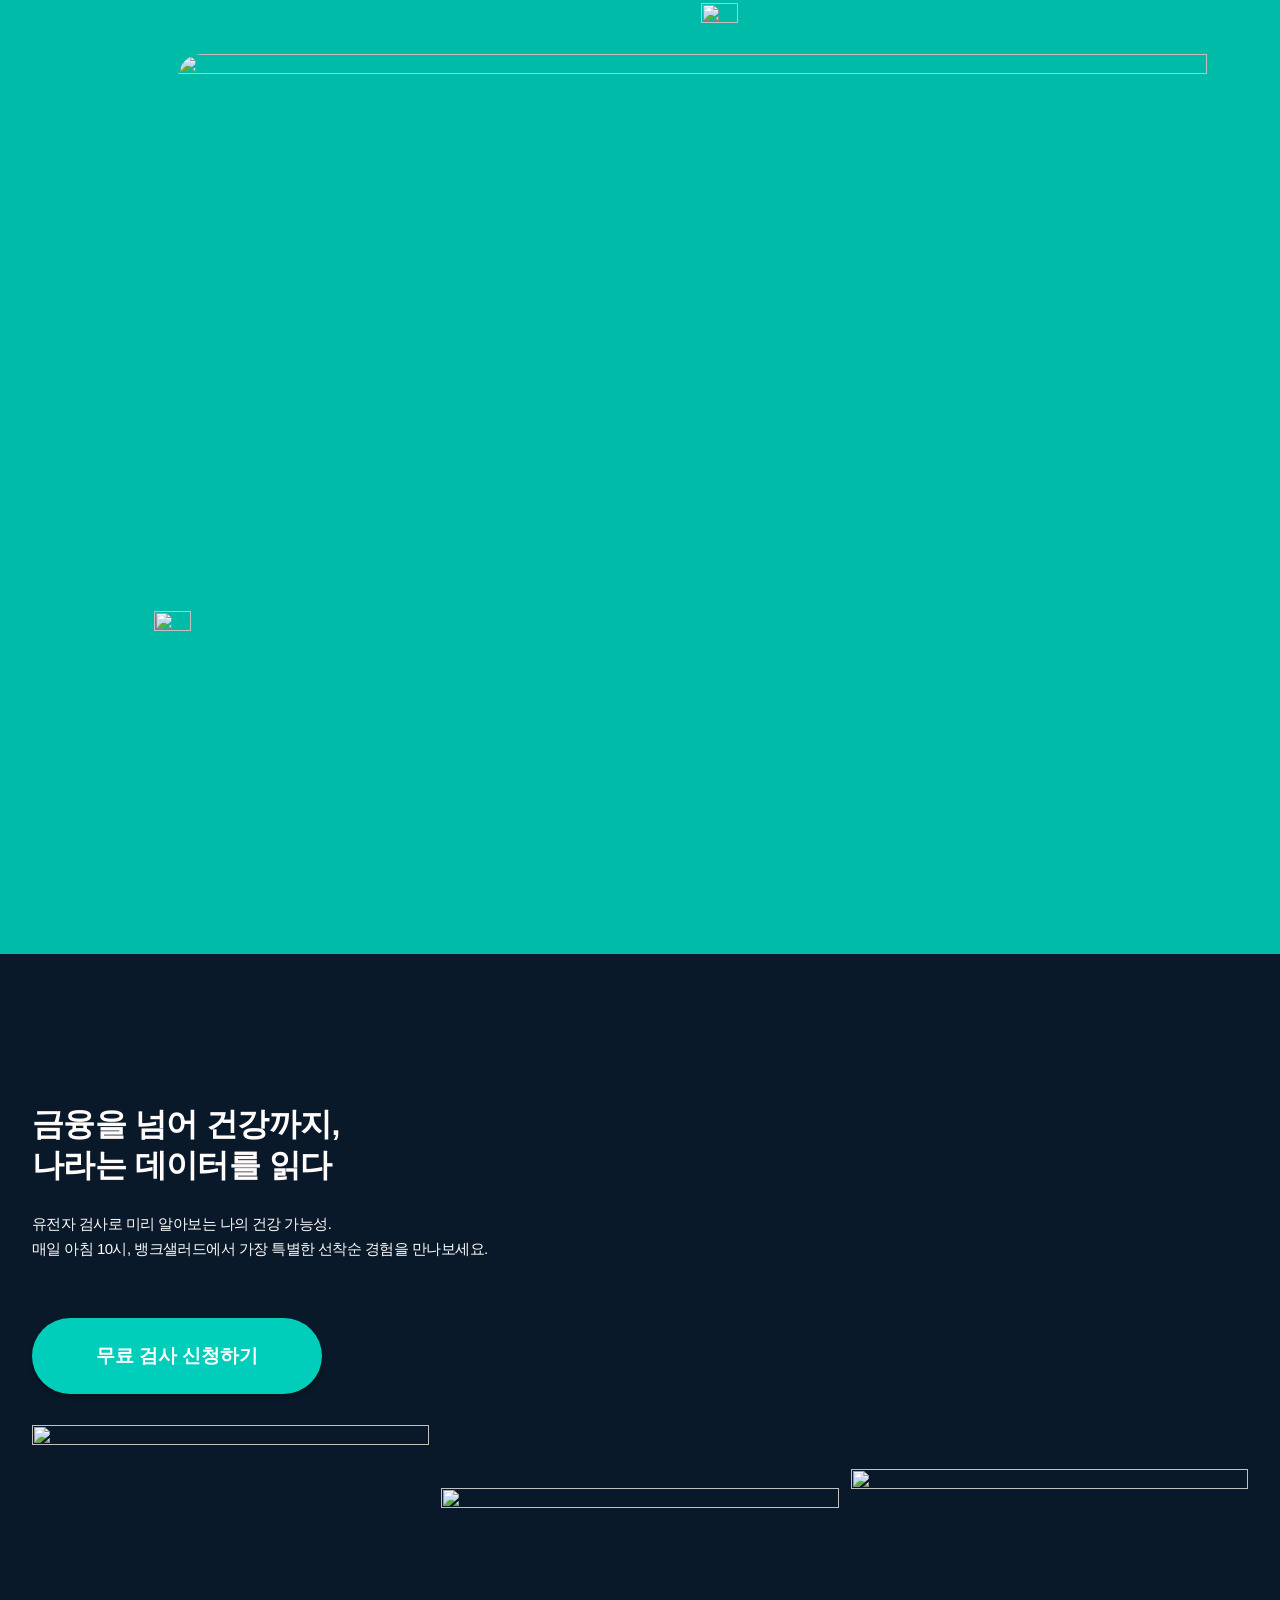
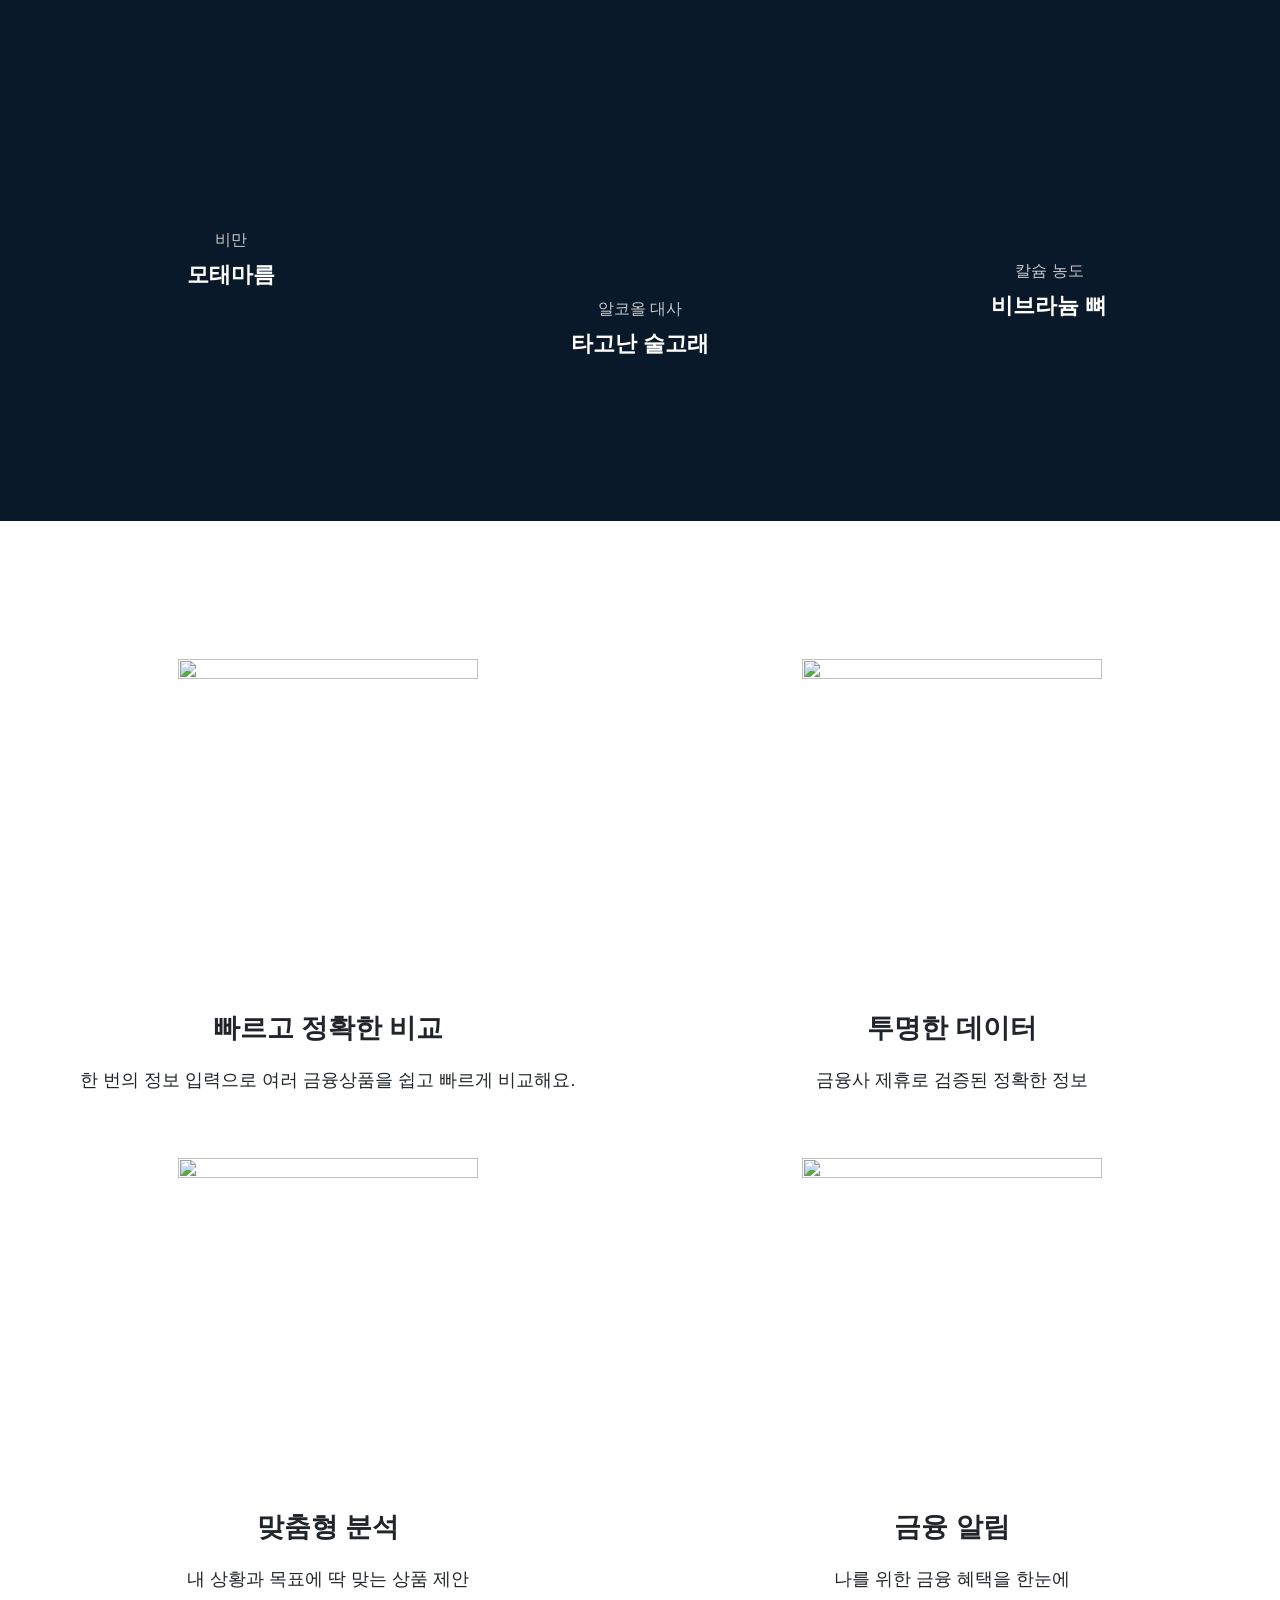
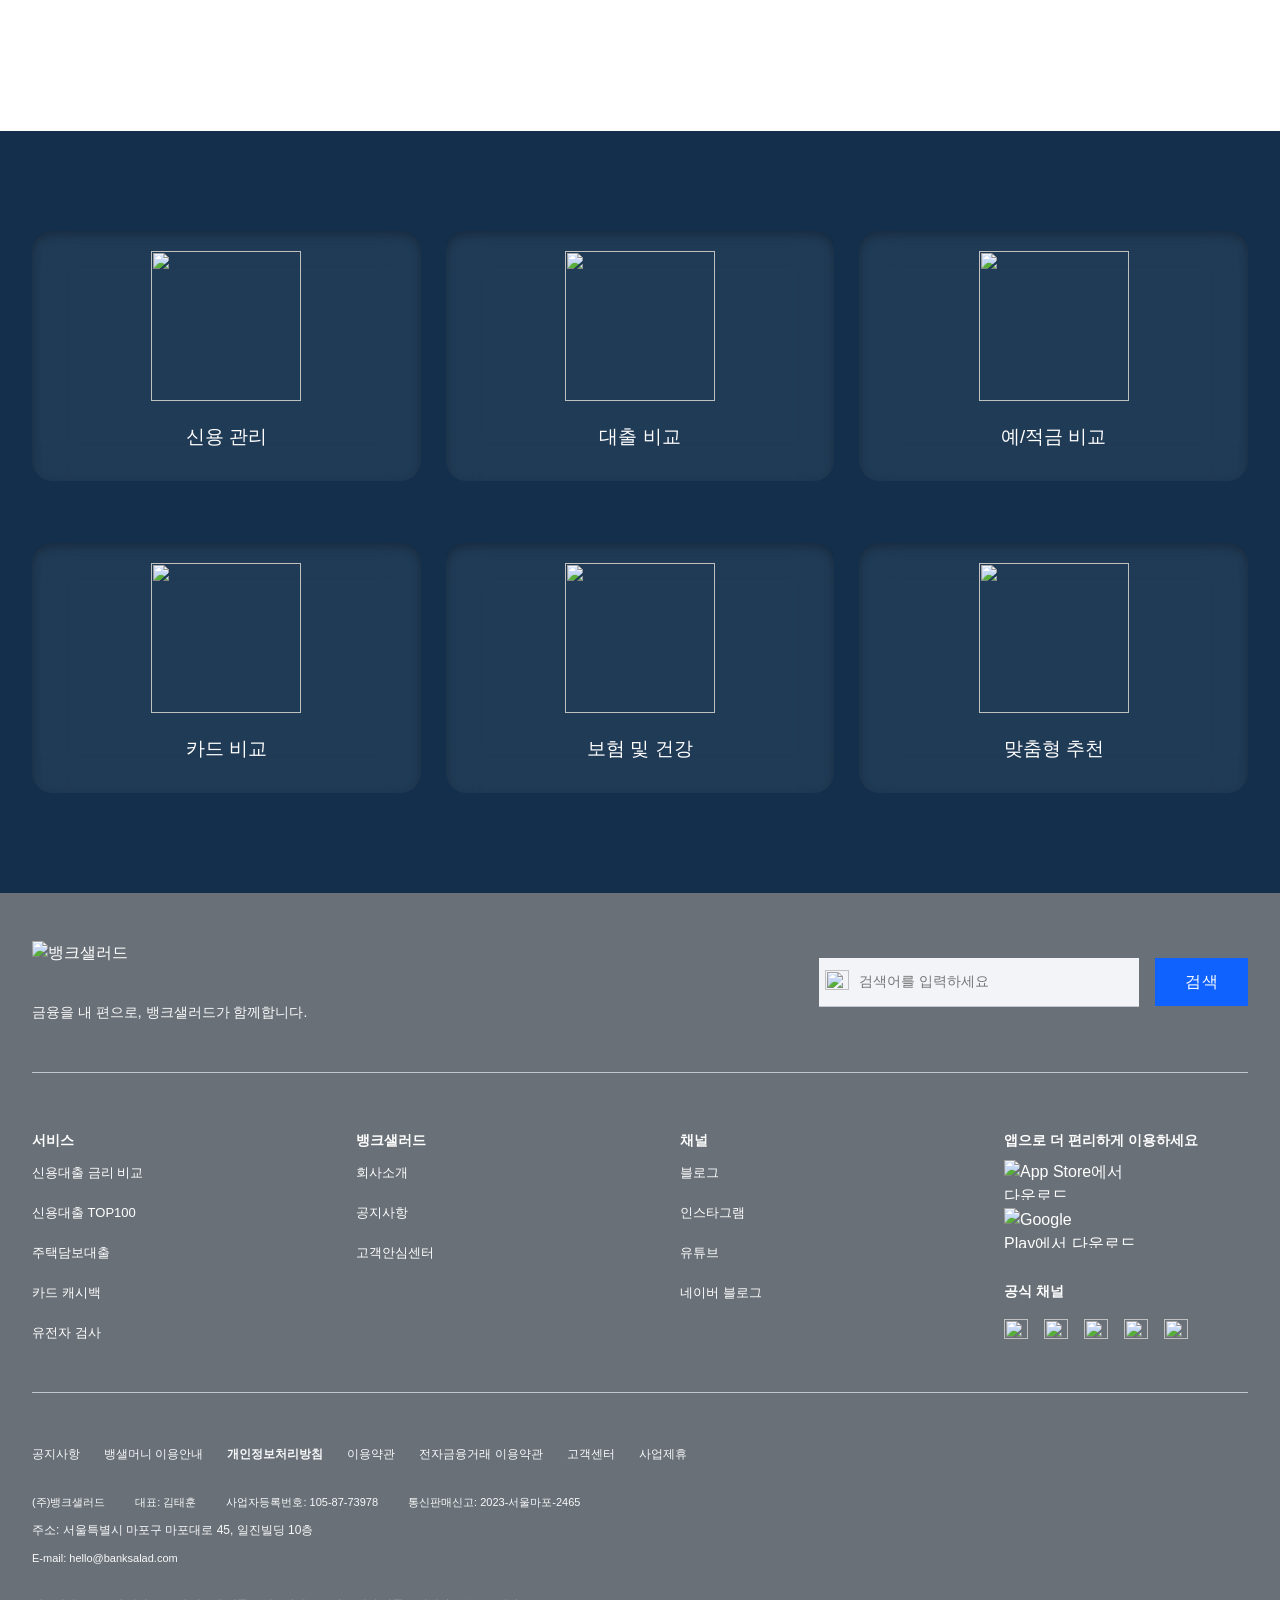
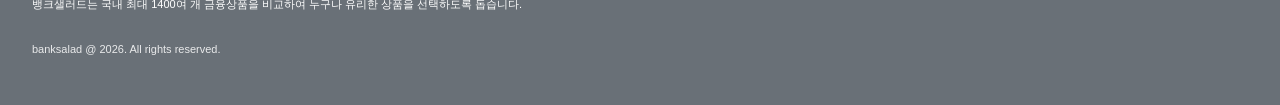
==== commit dc9a73d0: "최신수정" ====
--- a/index.html
+++ b/index.html
@@ -1,6 +1,3 @@
-
-
-Index · HTML
 <!DOCTYPE html>
 <!--
   ============================================================================
@@ -17,8 +14,6 @@
     section.services     : 서비스 카드 6종 (글래스 카드)
     footer               : 사이트맵 / 회사 정보
 
- 
-
   ※ 이미지·아이콘 경로는 각 요소의 주석과 src 값에 표기했습니다.
      실제 에셋은 Figma에서 export 후 아래 경로에 배치하세요.
        assets/images/  : 사진·목업·일러스트 (png/jpg/webp)
@@ -37,25 +32,17 @@
         href="https://cdn.jsdelivr.net/gh/orioncactus/pretendard@v1.3.9/dist/web/variable/pretendardvariable-dynamic-subset.min.css" />
   <link rel="stylesheet" href="style.css" />
 </head>
- 
+
 <body>
   <!-- 키보드 사용자용 본문 바로가기 -->
   <a class="skip-link" href="#main">본문 바로가기</a>
-<<<<<<< HEAD
-
-=======
- 
->>>>>>> 38f070d234f501ecfbce8a6cc59a975eaeb8141b
+
   <!-- ======================================================================
        HEADER : 로고 + GNB + 유틸 버튼
        ====================================================================== -->
   <header class="header" id="header">
     <div class="header__inner">
-<<<<<<< HEAD
-
-=======
- 
->>>>>>> 38f070d234f501ecfbce8a6cc59a975eaeb8141b
+
       <!-- 로고 -->
       <a class="logo" href="/" aria-label="뱅크샐러드 홈">
         <!-- assets/icons/logo-symbol.svg (24×24) -->
@@ -63,11 +50,7 @@
         <!-- assets/icons/logo-wordmark.svg (153×26) -->
         <img class="logo__wordmark" src="assets/icons/logo-wordmark.svg" alt="뱅크샐러드" width="153" height="26" />
       </a>
-<<<<<<< HEAD
-
-=======
- 
->>>>>>> 38f070d234f501ecfbce8a6cc59a975eaeb8141b
+
       <!-- 글로벌 내비게이션 -->
       <nav class="gnb" id="gnb" aria-label="주요 메뉴">
         <ul class="gnb__list">
@@ -76,11 +59,7 @@
           <li><a class="gnb__link" href="#services">My</a></li>
         </ul>
       </nav>
-<<<<<<< HEAD
-
-=======
- 
->>>>>>> 38f070d234f501ecfbce8a6cc59a975eaeb8141b
+
       <!-- 유틸 영역 -->
       <div class="header__utils">
         <button class="icon-btn" type="button" aria-label="검색">
@@ -91,38 +70,22 @@
           <!-- assets/icons/bell.svg (24×24) -->
           <img src="assets/icons/bell.svg" alt="" width="24" height="24" />
         </button>
-<<<<<<< HEAD
 
         <a class="btn btn--outline" href="/login">로그인</a>
         <a class="btn btn--primary" href="/signup">회원가입</a>
 
-=======
- 
-        <a class="btn btn--outline" href="/login">로그인</a>
-        <a class="btn btn--primary" href="/signup">회원가입</a>
- 
->>>>>>> 38f070d234f501ecfbce8a6cc59a975eaeb8141b
         <!-- 모바일 전용 햄버거 -->
         <button class="gnb-toggle" type="button"
                 aria-label="메뉴 열기" aria-expanded="false" aria-controls="gnb">
           <span></span><span></span><span></span>
         </button>
       </div>
-<<<<<<< HEAD
 
     </div>
   </header>
 
   <main id="main">
 
-=======
- 
-    </div>
-  </header>
- 
-  <main id="main">
- 
->>>>>>> 38f070d234f501ecfbce8a6cc59a975eaeb8141b
     <!-- ====================================================================
          HERO : 배경 이미지 + 딤(30%) + 중앙 카피
          배경 이미지 → assets/images/hero-bg.jpg (권장 1920×1200)
@@ -134,11 +97,7 @@
         <p class="hero__desc">자산 조회부터 건강 분석까지, 뱅크샐러드 하나로 시작하세요.</p>
       </div>
     </section>
-<<<<<<< HEAD
-
-=======
- 
->>>>>>> 38f070d234f501ecfbce8a6cc59a975eaeb8141b
+
     <!-- ====================================================================
          STATS : 누적 지표 (숫자는 JS 카운트업)
          ==================================================================== -->
@@ -159,33 +118,21 @@
         </li>
       </ul>
     </section>
-<<<<<<< HEAD
-
-=======
- 
->>>>>>> 38f070d234f501ecfbce8a6cc59a975eaeb8141b
+
     <!-- ====================================================================
          ACCOUNT BOOK : 가계부 소개 + 앱 목업 4종
          목업 이미지 → assets/images/app-01.png ~ app-04.png (각 280×563)
          ==================================================================== -->
     <section class="account-book" id="account-book" aria-labelledby="account-book-title">
       <div class="container">
-<<<<<<< HEAD
-
-=======
- 
->>>>>>> 38f070d234f501ecfbce8a6cc59a975eaeb8141b
+
         <header class="section-head">
           <p class="section-head__eyebrow">수기 입력은 이제 그만, 흩어진 소비 내역을 지금 바로 한눈에 모아보세요.</p>
           <h2 class="section-head__title" id="account-book-title">
             대한민국 1등 가계부, <strong>뱅크샐러드</strong> 하나면 충분합니다.
           </h2>
         </header>
-<<<<<<< HEAD
-
-=======
- 
->>>>>>> 38f070d234f501ecfbce8a6cc59a975eaeb8141b
+
         <!-- 앱 목업 리스트 : 01~04 순서가 곧 서비스 흐름이므로 ol 사용 -->
         <ol class="app-list">
           <li class="app-card js-reveal">
@@ -196,7 +143,6 @@
             <div class="app-card__txt">
               <span class="app-card__num">01</span>
               <p class="app-card__title">한 눈에 보이는<br />내 자산</p>
-<<<<<<< HEAD
             </div>
           </li>
 
@@ -227,45 +173,12 @@
               <img src="assets/images/app-04.png" alt="맞춤 금융상품 추천을 보여주는 뱅크샐러드 앱 화면"
                    width="280" height="563" loading="lazy" />
             </div>
-=======
-            </div>
-          </li>
- 
-          <li class="app-card js-reveal">
-            <div class="app-card__thumb">
-              <img src="assets/images/app-02.png" alt="소비 패턴 분석을 보여주는 뱅크샐러드 앱 화면"
-                   width="280" height="563" loading="lazy" />
-            </div>
-            <div class="app-card__txt">
-              <span class="app-card__num">02</span>
-              <p class="app-card__title">나도 몰랐던<br />내 소비 패턴</p>
-            </div>
-          </li>
- 
-          <li class="app-card js-reveal">
-            <div class="app-card__thumb">
-              <img src="assets/images/app-03.png" alt="건강 습관 관리를 보여주는 뱅크샐러드 앱 화면"
-                   width="280" height="563" loading="lazy" />
-            </div>
-            <div class="app-card__txt">
-              <span class="app-card__num">03</span>
-              <p class="app-card__title">습관을 관리하는<br />내 건강</p>
-            </div>
-          </li>
- 
-          <li class="app-card js-reveal">
-            <div class="app-card__thumb">
-              <img src="assets/images/app-04.png" alt="맞춤 금융상품 추천을 보여주는 뱅크샐러드 앱 화면"
-                   width="280" height="563" loading="lazy" />
-            </div>
->>>>>>> 38f070d234f501ecfbce8a6cc59a975eaeb8141b
             <div class="app-card__txt">
               <span class="app-card__num">04</span>
               <p class="app-card__title">내게 딱 맞는<br />금융상품 매칭</p>
             </div>
           </li>
         </ol>
-<<<<<<< HEAD
 
         <div class="section-cta">
           <a class="btn btn--pill" href="#app-download">앱에서 확인하기</a>
@@ -274,26 +187,12 @@
       </div>
     </section>
 
-=======
- 
-        <div class="section-cta">
-          <a class="btn btn--pill" href="#app-download">앱에서 확인하기</a>
-        </div>
- 
-      </div>
-    </section>
- 
->>>>>>> 38f070d234f501ecfbce8a6cc59a975eaeb8141b
     <!-- ====================================================================
          MYDATA : 마이데이터 소개 (청록 배경 + 우측 이미지 콜라주)
          ==================================================================== -->
     <section class="mydata" aria-labelledby="mydata-title">
       <div class="container mydata__inner">
-<<<<<<< HEAD
-
-=======
- 
->>>>>>> 38f070d234f501ecfbce8a6cc59a975eaeb8141b
+
         <div class="mydata__copy">
           <p class="mydata__eyebrow">Since 2021년, 마이데이터 선도 기업</p>
           <h2 class="mydata__title" id="mydata-title">
@@ -302,11 +201,7 @@
           <p class="mydata__desc">가장 앞선 기술로 흩어진 당신의 모든 금융을 가장 완벽하게 모았습니다.</p>
           <a class="btn btn--dark" href="#mydata-connect">마이데이터 연결하기</a>
         </div>
-<<<<<<< HEAD
-
-=======
- 
->>>>>>> 38f070d234f501ecfbce8a6cc59a975eaeb8141b
+
         <!-- 이미지 콜라주 : 메인 1 + 뱃지 2 -->
         <div class="mydata__visual" aria-hidden="true">
           <!-- assets/images/mydata-main.png (940×627) -->
@@ -319,28 +214,17 @@
           <img class="mydata__img mydata__img--badge-b" src="assets/images/mydata-badge-02.png"
                alt="" width="180" height="202" loading="lazy" />
         </div>
-<<<<<<< HEAD
-
-      </div>
-    </section>
-
-=======
- 
-      </div>
-    </section>
- 
->>>>>>> 38f070d234f501ecfbce8a6cc59a975eaeb8141b
+
+      </div>
+    </section>
+
     <!-- ====================================================================
          DNA TEST : 유전자 검사 소개 (다크 배경 + 캐릭터 카드 3종)
          카드 일러스트 → assets/images/dna-card-01.png ~ 03.png
          ==================================================================== -->
     <section class="dna" id="dna" aria-labelledby="dna-title">
       <div class="container dna__inner">
-<<<<<<< HEAD
-
-=======
- 
->>>>>>> 38f070d234f501ecfbce8a6cc59a975eaeb8141b
+
         <!-- 캐릭터 카드 : 데스크톱에서 겹쳐 배치, 모바일에서 가로 스크롤 -->
         <ul class="dna__cards">
           <li class="dna-card dna-card--1">
@@ -372,11 +256,7 @@
             </div>
           </li>
         </ul>
-<<<<<<< HEAD
-
-=======
- 
->>>>>>> 38f070d234f501ecfbce8a6cc59a975eaeb8141b
+
         <div class="dna__copy">
           <h2 class="dna__title" id="dna-title">금융을 넘어 건강까지,<br />나라는 데이터를 읽다</h2>
           <p class="dna__desc">
@@ -385,17 +265,10 @@
           </p>
           <a class="btn btn--pill" href="#dna-apply">무료 검사 신청하기</a>
         </div>
-<<<<<<< HEAD
-
-      </div>
-    </section>
-
-=======
- 
-      </div>
-    </section>
- 
->>>>>>> 38f070d234f501ecfbce8a6cc59a975eaeb8141b
+
+      </div>
+    </section>
+
     <!-- ====================================================================
          FEATURES : 핵심 강점 4종
          아이콘 → assets/images/feature-01.png ~ 04.png (각 300×300)
@@ -434,11 +307,7 @@
         </ul>
       </div>
     </section>
-<<<<<<< HEAD
-
-=======
- 
->>>>>>> 38f070d234f501ecfbce8a6cc59a975eaeb8141b
+
     <!-- ====================================================================
          SERVICES : 서비스 카드 6종 (글래스 카드 / 다크 네이비 배경)
          3D 아이콘 → assets/images/service-01.png ~ 06.png (각 150×150)
@@ -485,25 +354,15 @@
         </ul>
       </div>
     </section>
-<<<<<<< HEAD
 
   </main>
 
-=======
- 
-  </main>
- 
->>>>>>> 38f070d234f501ecfbce8a6cc59a975eaeb8141b
   <!-- ======================================================================
        FOOTER
        ====================================================================== -->
   <footer class="footer">
     <div class="container">
-<<<<<<< HEAD
-
-=======
- 
->>>>>>> 38f070d234f501ecfbce8a6cc59a975eaeb8141b
+
       <!-- 상단 : 로고 + 검색 -->
       <div class="footer__top">
         <div class="footer__brand">
@@ -512,11 +371,7 @@
                width="200" height="50" loading="lazy" />
           <p class="footer__slogan">금융을 내 편으로, 뱅크샐러드가 함께합니다.</p>
         </div>
-<<<<<<< HEAD
-
-=======
- 
->>>>>>> 38f070d234f501ecfbce8a6cc59a975eaeb8141b
+
         <form class="footer__search" role="search" action="/search" method="get">
           <label class="sr-only" for="footer-search-input">사이트 내 검색</label>
           <div class="footer__search-field">
@@ -527,15 +382,9 @@
           <button class="btn btn--search" type="submit">검색</button>
         </form>
       </div>
-<<<<<<< HEAD
 
       <hr class="footer__divider" />
 
-=======
- 
-      <hr class="footer__divider" />
- 
->>>>>>> 38f070d234f501ecfbce8a6cc59a975eaeb8141b
       <!-- 중단 : 사이트맵 -->
       <div class="footer__middle">
         <nav class="footer__col" aria-labelledby="footer-col-service">
@@ -548,11 +397,7 @@
             <li><a href="#dna">유전자 검사</a></li>
           </ul>
         </nav>
-<<<<<<< HEAD
-
-=======
- 
->>>>>>> 38f070d234f501ecfbce8a6cc59a975eaeb8141b
+
         <nav class="footer__col" aria-labelledby="footer-col-company">
           <h2 class="footer__col-title" id="footer-col-company">뱅크샐러드</h2>
           <ul class="footer__links">
@@ -561,11 +406,7 @@
             <li><a href="#care-center">고객안심센터</a></li>
           </ul>
         </nav>
-<<<<<<< HEAD
-
-=======
- 
->>>>>>> 38f070d234f501ecfbce8a6cc59a975eaeb8141b
+
         <nav class="footer__col" aria-labelledby="footer-col-channel">
           <h2 class="footer__col-title" id="footer-col-channel">채널</h2>
           <ul class="footer__links">
@@ -575,11 +416,7 @@
             <li><a href="#naver-blog">네이버 블로그</a></li>
           </ul>
         </nav>
-<<<<<<< HEAD
-
-=======
- 
->>>>>>> 38f070d234f501ecfbce8a6cc59a975eaeb8141b
+
         <div class="footer__col" id="app-download">
           <h2 class="footer__col-title">앱으로 더 편리하게 이용하세요</h2>
           <div class="footer__app-links">
@@ -590,11 +427,7 @@
             <a href="#googleplay"><img src="assets/images/badge-googleplay.svg"
                  alt="Google Play에서 다운로드" width="135" height="40" loading="lazy" /></a>
           </div>
-<<<<<<< HEAD
-
-=======
- 
->>>>>>> 38f070d234f501ecfbce8a6cc59a975eaeb8141b
+
           <h2 class="footer__col-title footer__col-title--sns">공식 채널</h2>
           <ul class="footer__sns">
             <!-- assets/icons/sns-*.svg (각 24×24) -->
@@ -606,15 +439,9 @@
           </ul>
         </div>
       </div>
-<<<<<<< HEAD
 
       <hr class="footer__divider" />
 
-=======
- 
-      <hr class="footer__divider" />
- 
->>>>>>> 38f070d234f501ecfbce8a6cc59a975eaeb8141b
       <!-- 하단 : 약관 / 사업자 정보 -->
       <div class="footer__bottom">
         <ul class="footer__policy">
@@ -626,11 +453,7 @@
           <li><a href="#support">고객센터</a></li>
           <li><a href="#partnership">사업제휴</a></li>
         </ul>
-<<<<<<< HEAD
-
-=======
- 
->>>>>>> 38f070d234f501ecfbce8a6cc59a975eaeb8141b
+
         <address class="footer__company">
           <span>(주)뱅크샐러드</span>
           <span>대표: 김태훈</span>
@@ -639,17 +462,12 @@
           <span class="footer__company-row">주소: 서울특별시 마포구 마포대로 45, 일진빌딩 10층</span>
           <span>E-mail: <a href="mailto:hello@banksalad.com">hello@banksalad.com</a></span>
         </address>
-<<<<<<< HEAD
-
-=======
- 
->>>>>>> 38f070d234f501ecfbce8a6cc59a975eaeb8141b
+
         <p class="footer__note">
           뱅크샐러드는 국내 최대 1400여 개 금융상품을 비교하여 누구나 유리한 상품을 선택하도록 돕습니다.
         </p>
         <p class="footer__copyright">banksalad @ 2026. All rights reserved.</p>
       </div>
-<<<<<<< HEAD
 
     </div>
   </footer>
@@ -657,13 +475,3 @@
   <script src="script.js" defer></script>
 </body>
 </html>
-=======
- 
-    </div>
-  </footer>
- 
-  <script src="script.js" defer></script>
-</body>
-</html>
- 
->>>>>>> 38f070d234f501ecfbce8a6cc59a975eaeb8141b
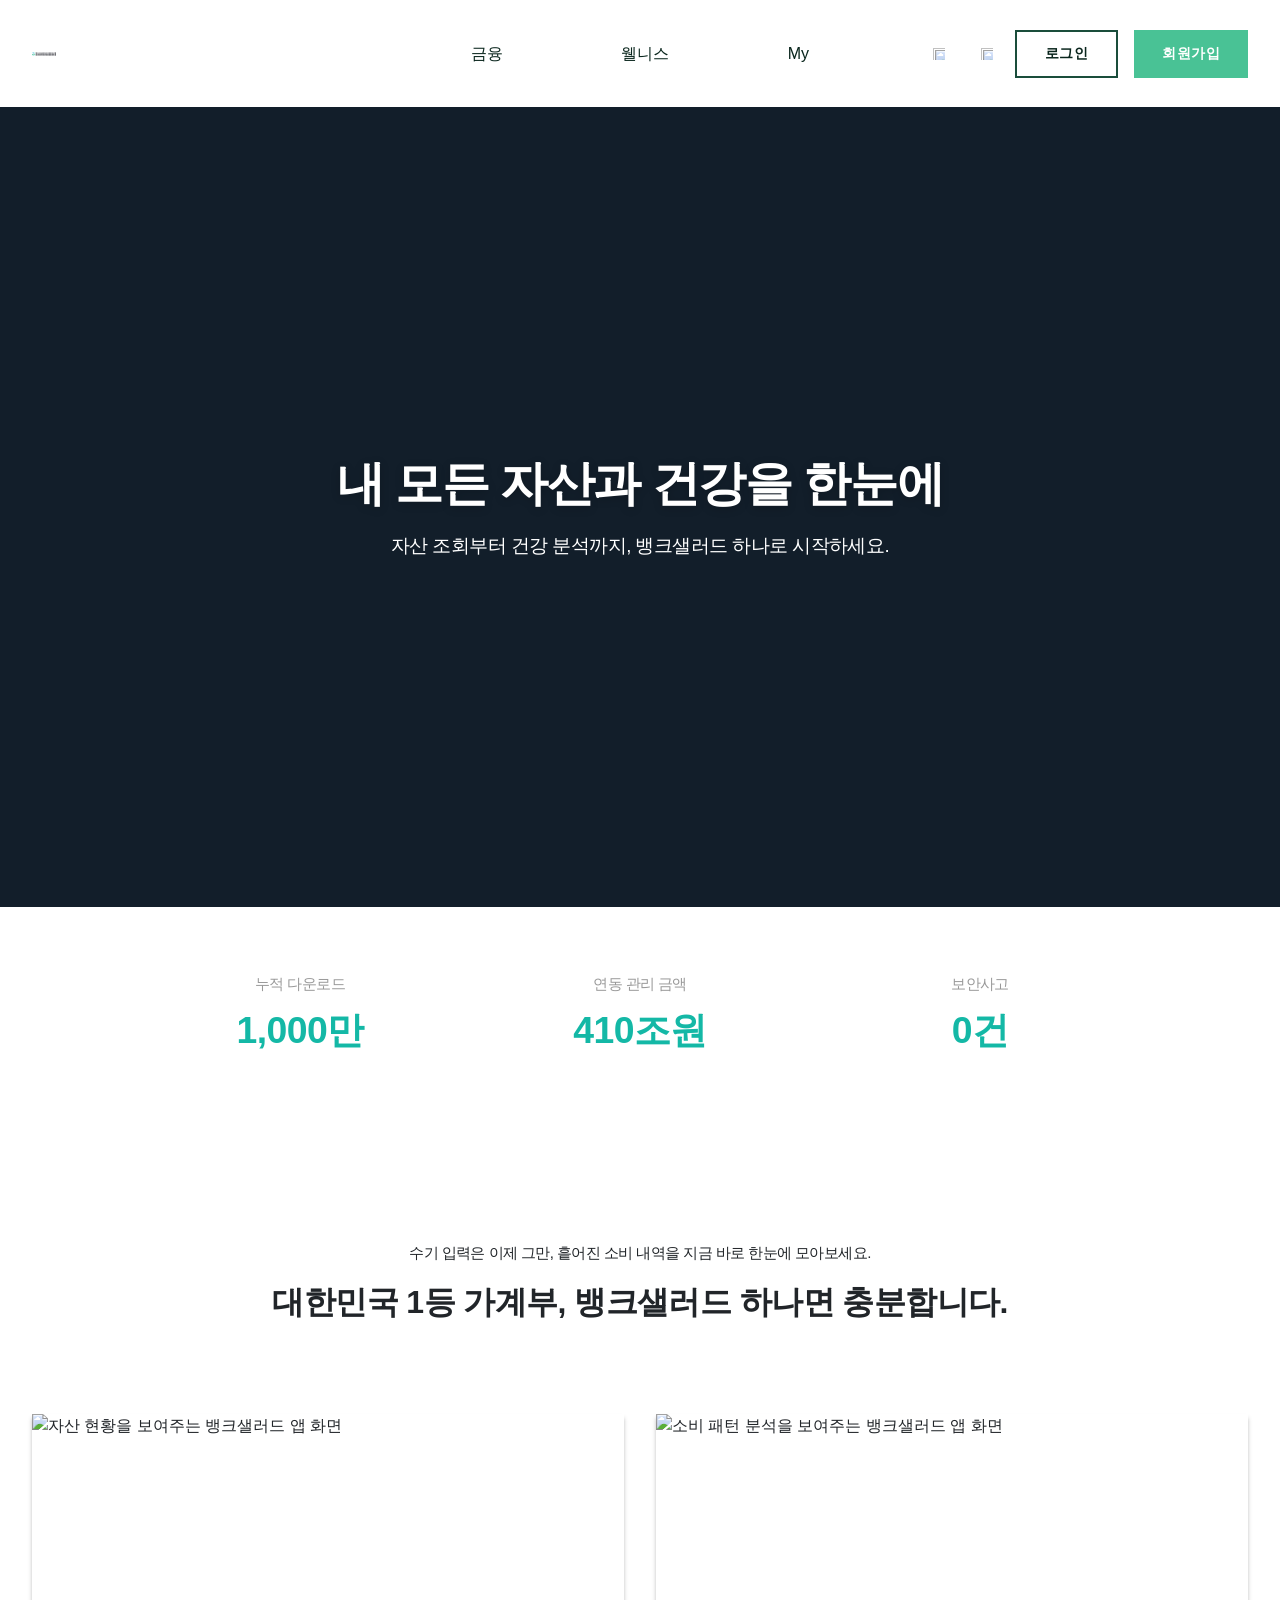
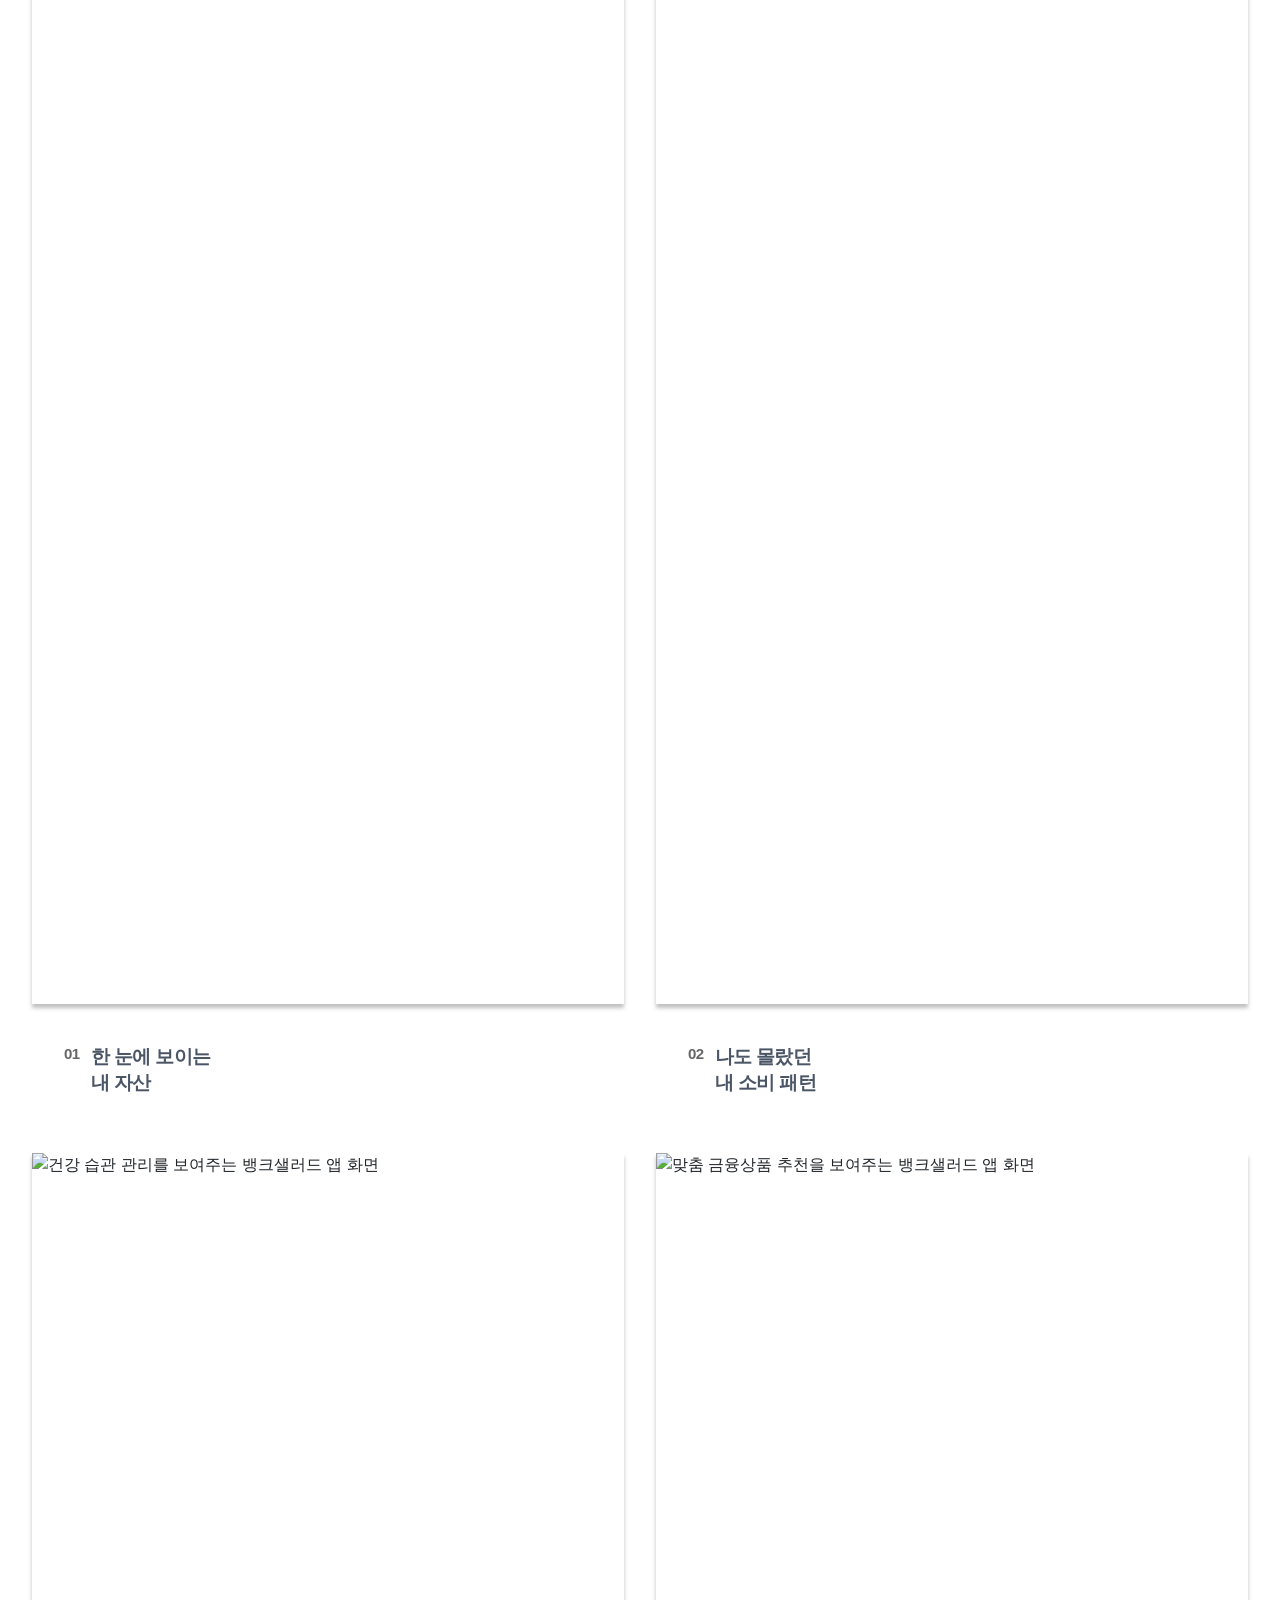
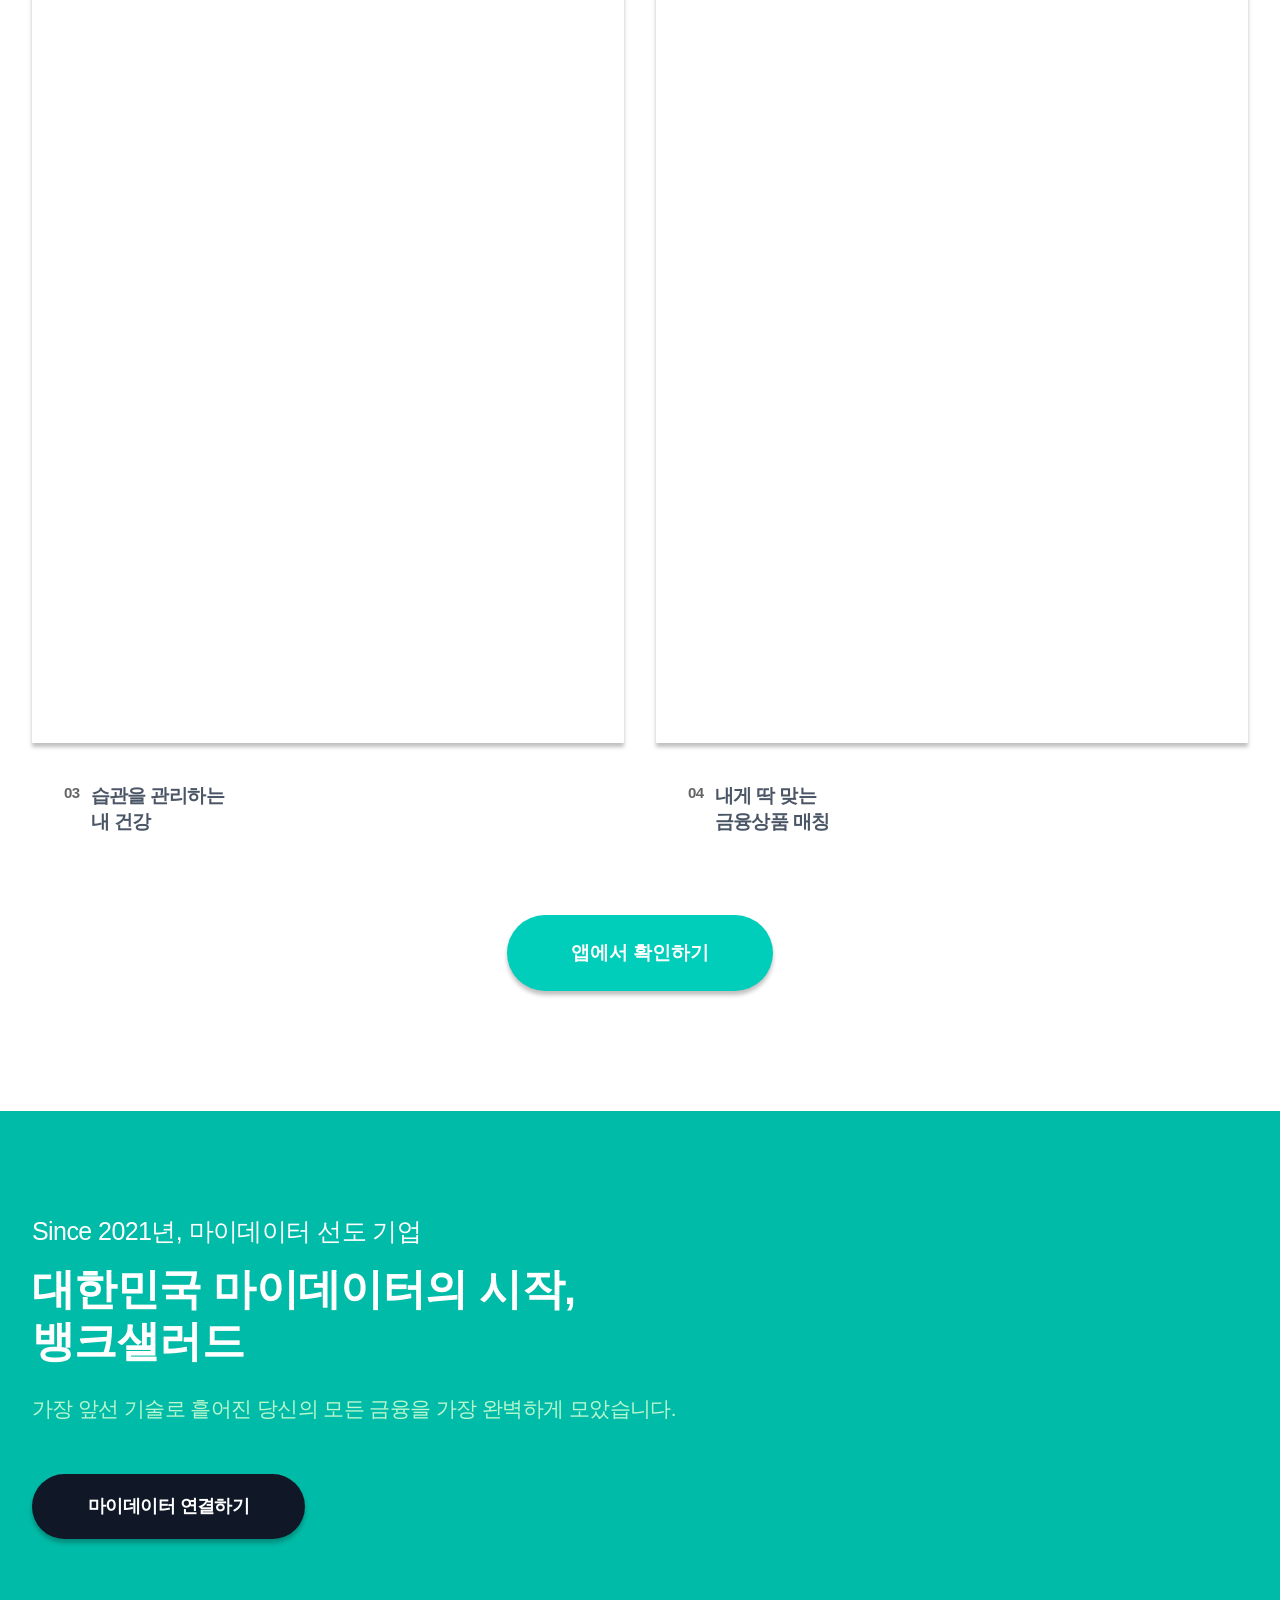
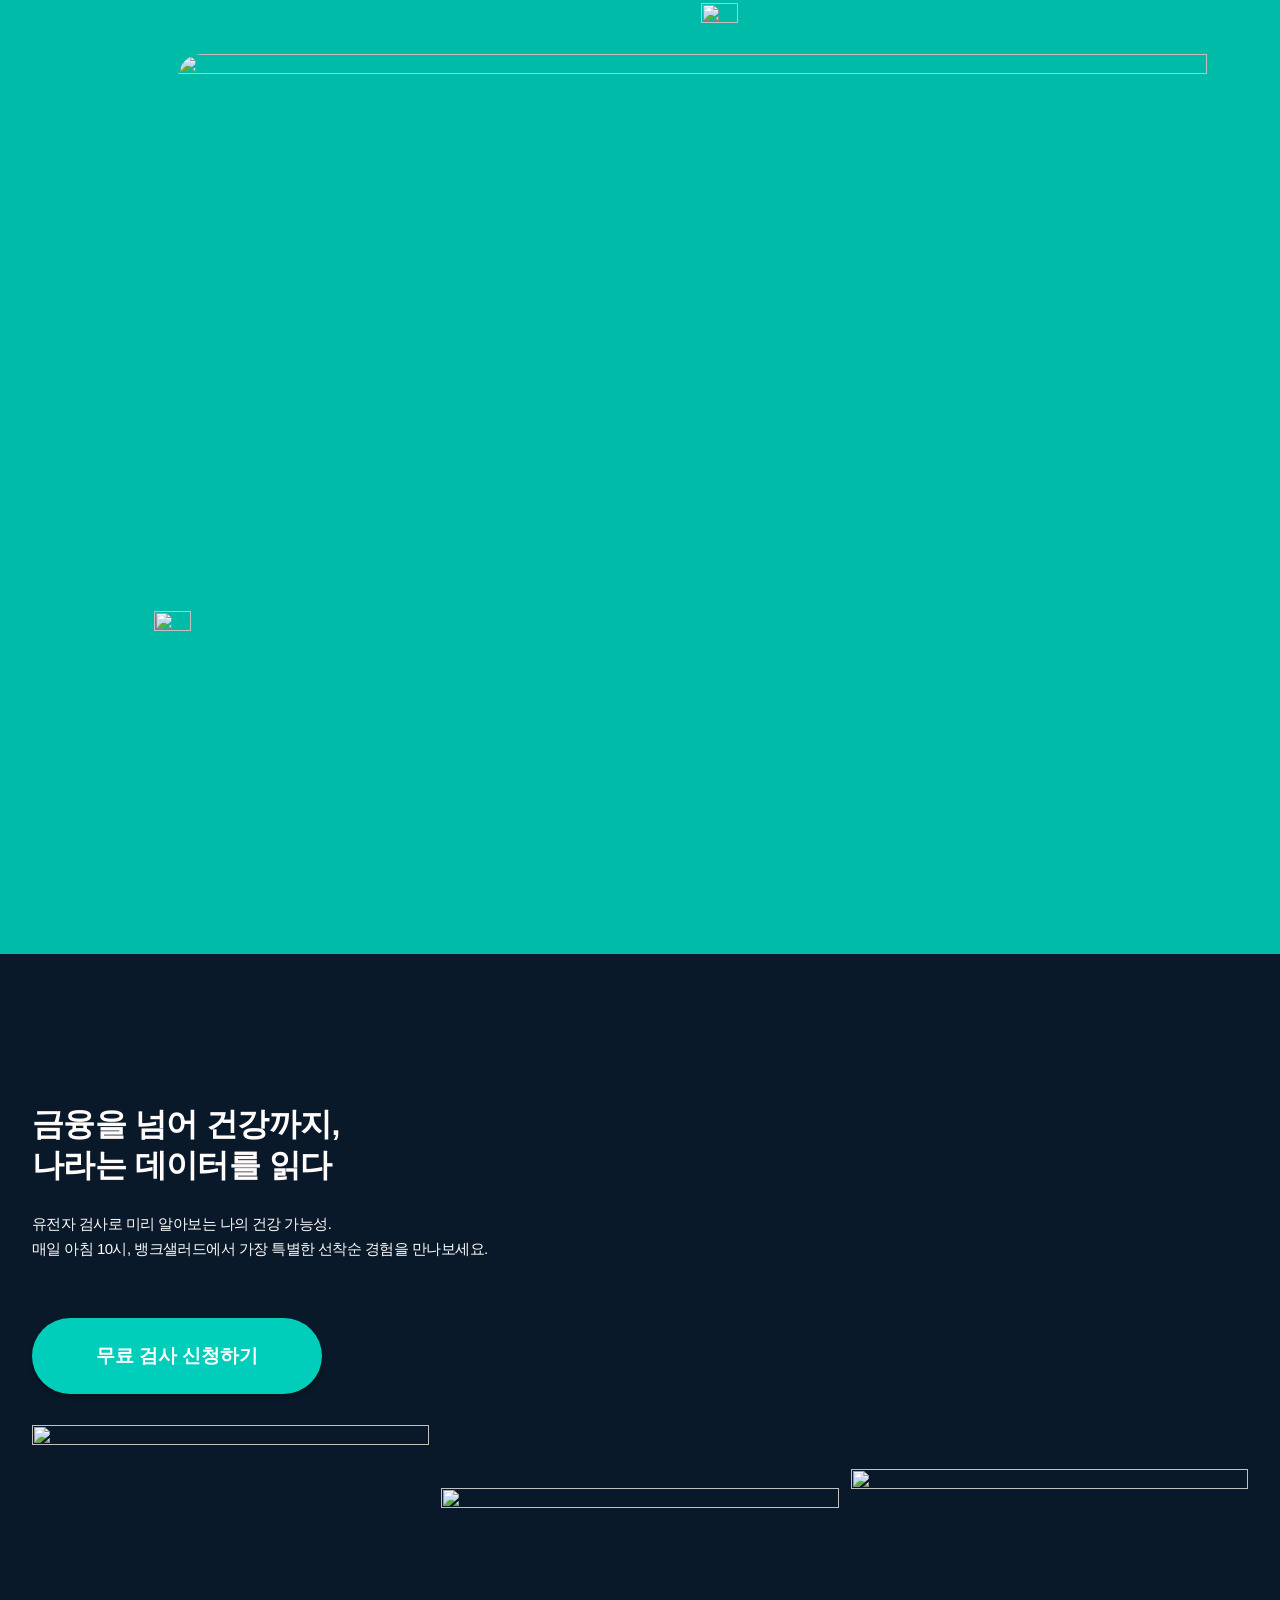
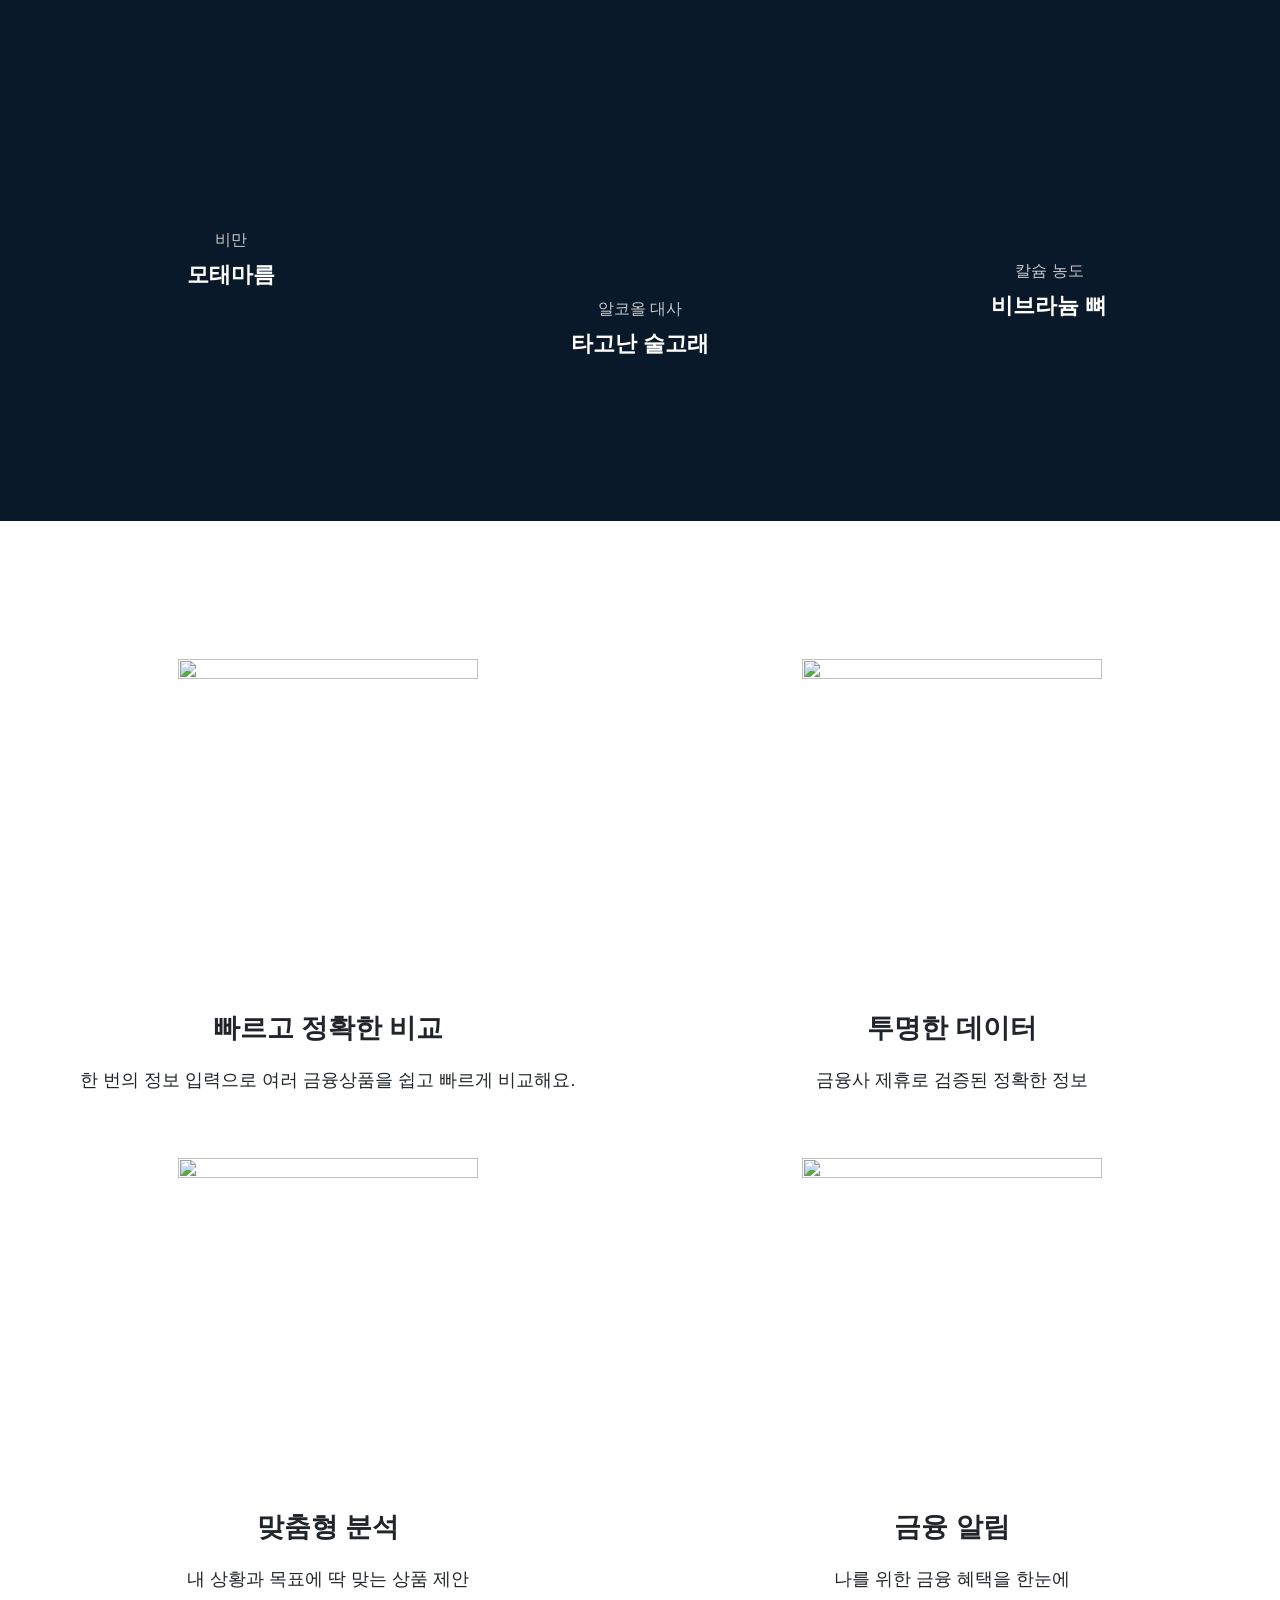
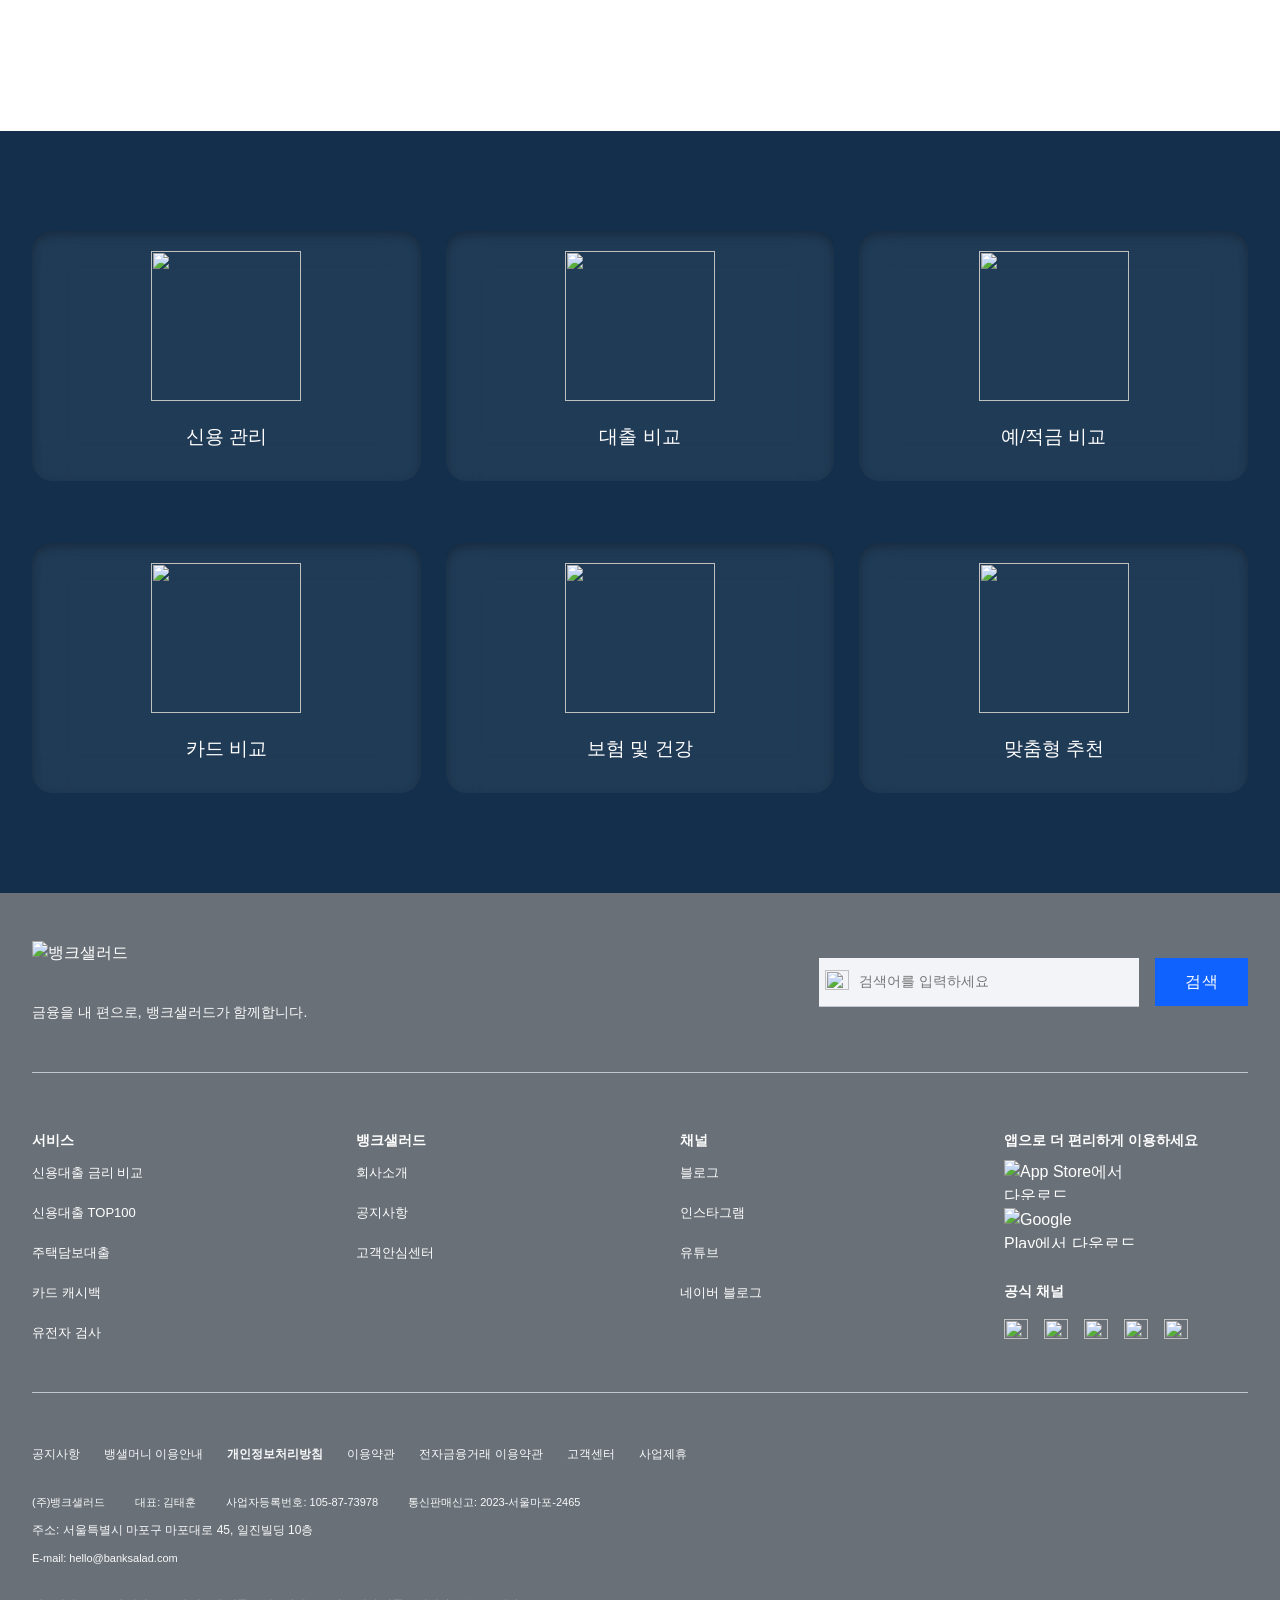
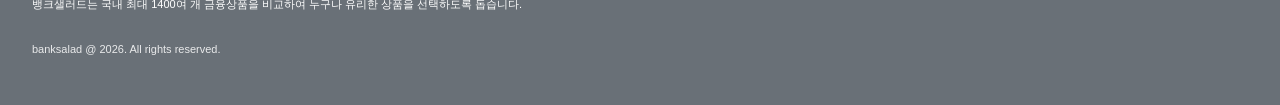
==== commit 7708c0c1: "update" ====
--- a/index.html
+++ b/index.html
@@ -46,9 +46,8 @@
       <!-- 로고 -->
       <a class="logo" href="/" aria-label="뱅크샐러드 홈">
         <!-- assets/icons/logo-symbol.svg (24×24) -->
-        <img class="logo__symbol" src="assets/icons/logo-symbol.svg" alt="" width="24" height="24" />
+        <img class="logo__symbol" src="assets/img/logo.svg" alt="" width="24" height="24" />
         <!-- assets/icons/logo-wordmark.svg (153×26) -->
-        <img class="logo__wordmark" src="assets/icons/logo-wordmark.svg" alt="뱅크샐러드" width="153" height="26" />
       </a>
 
       <!-- 글로벌 내비게이션 -->
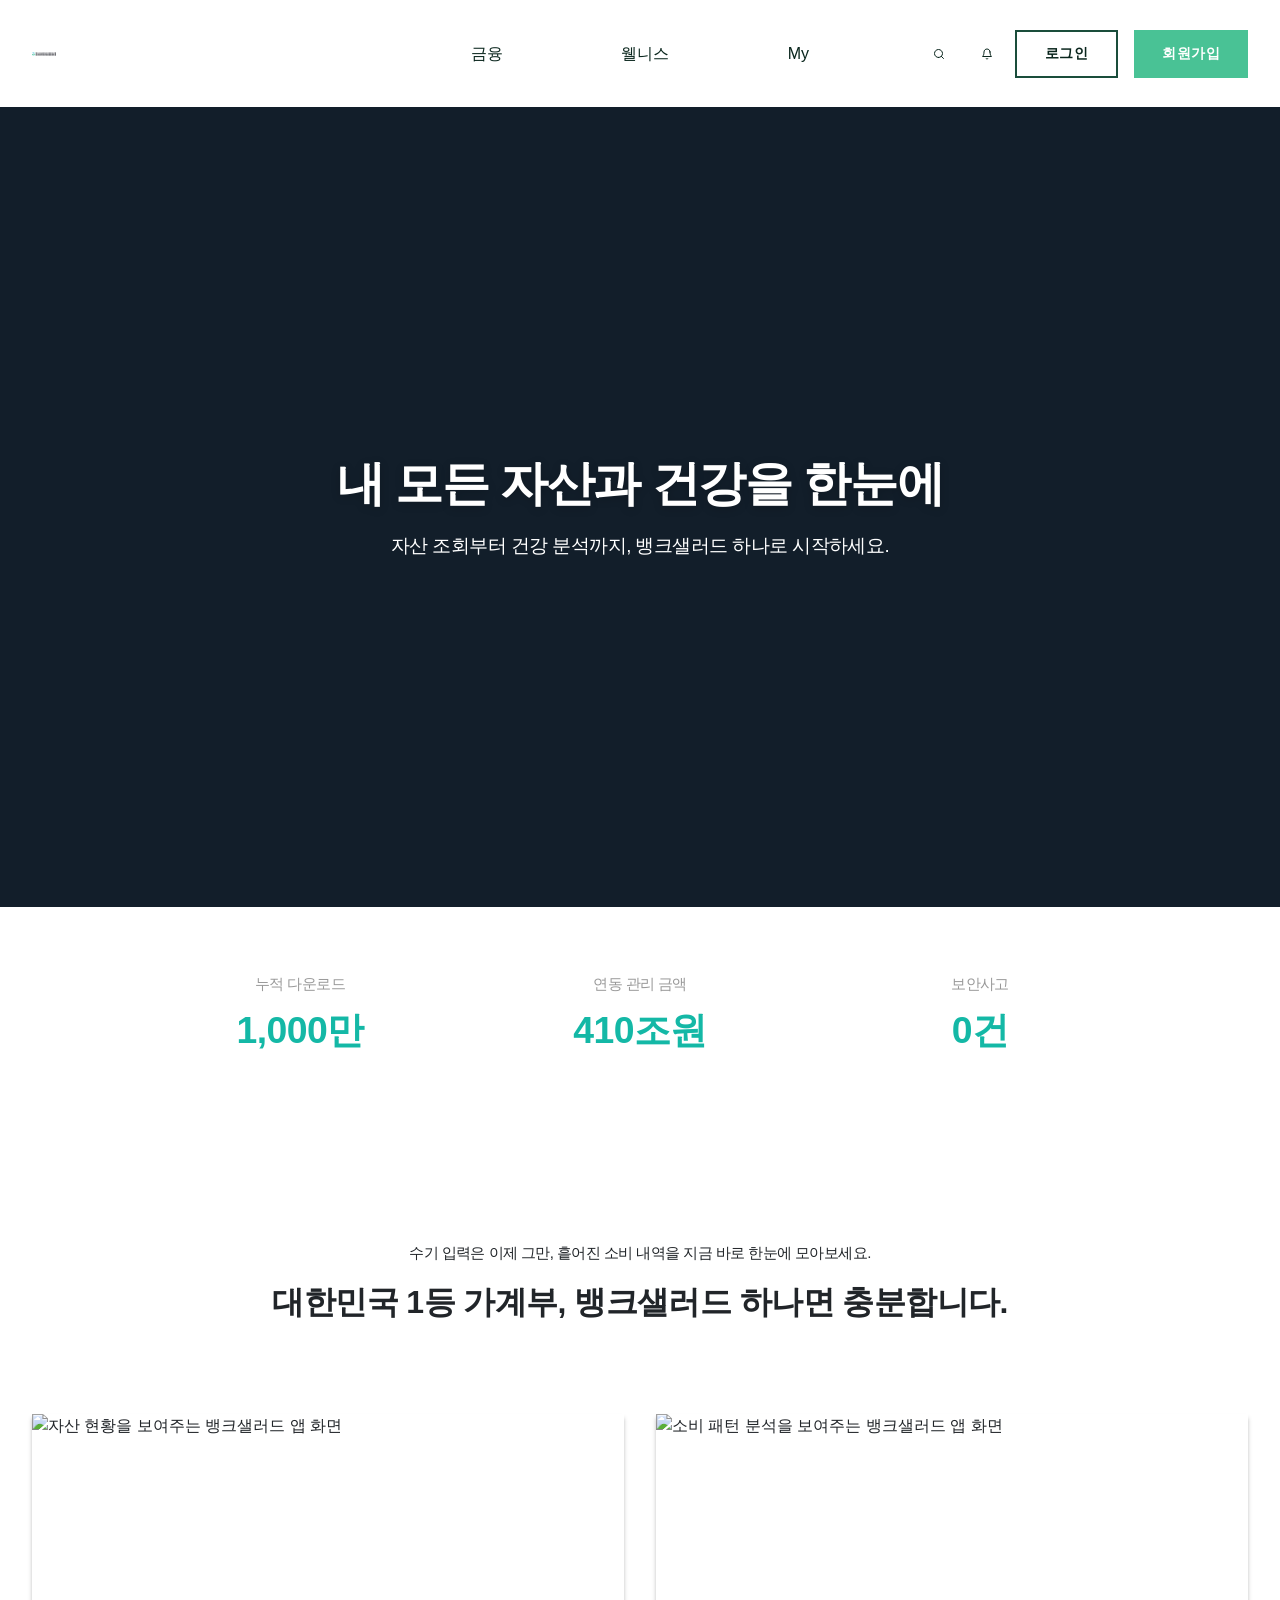
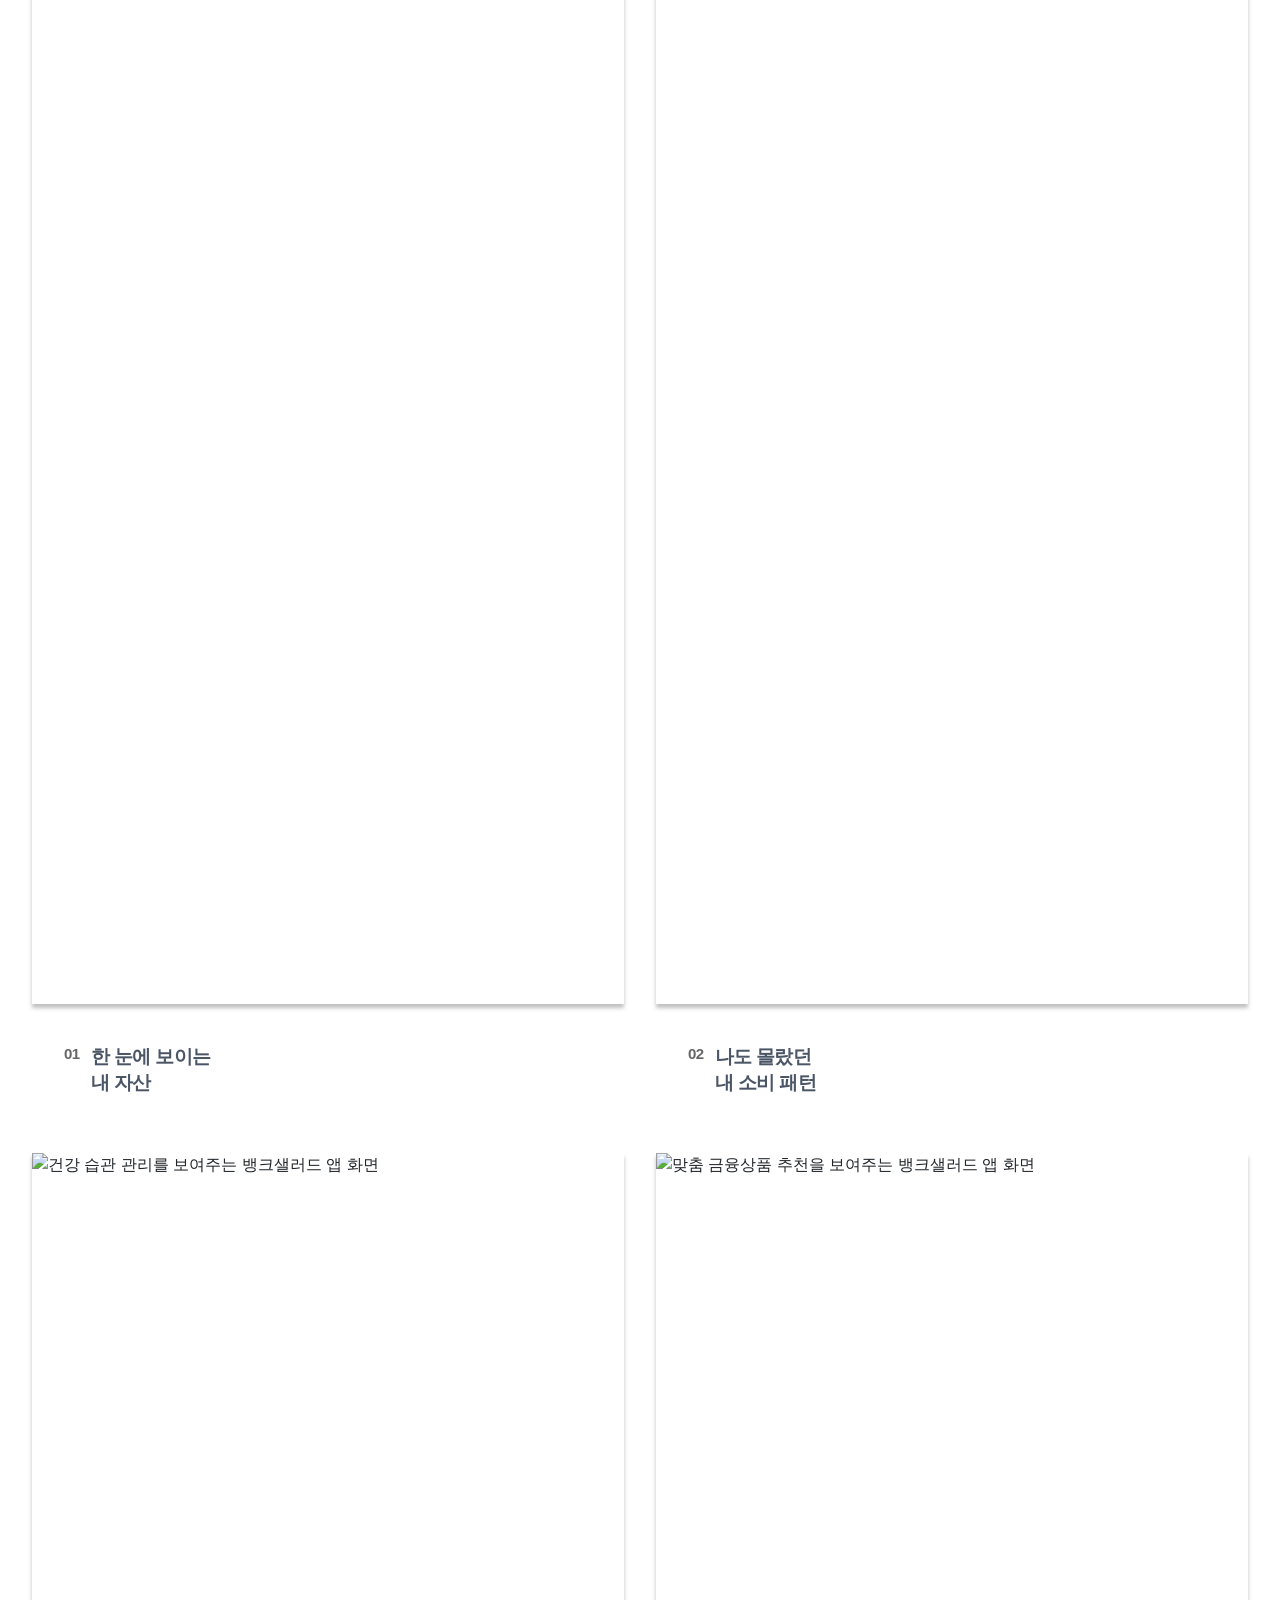
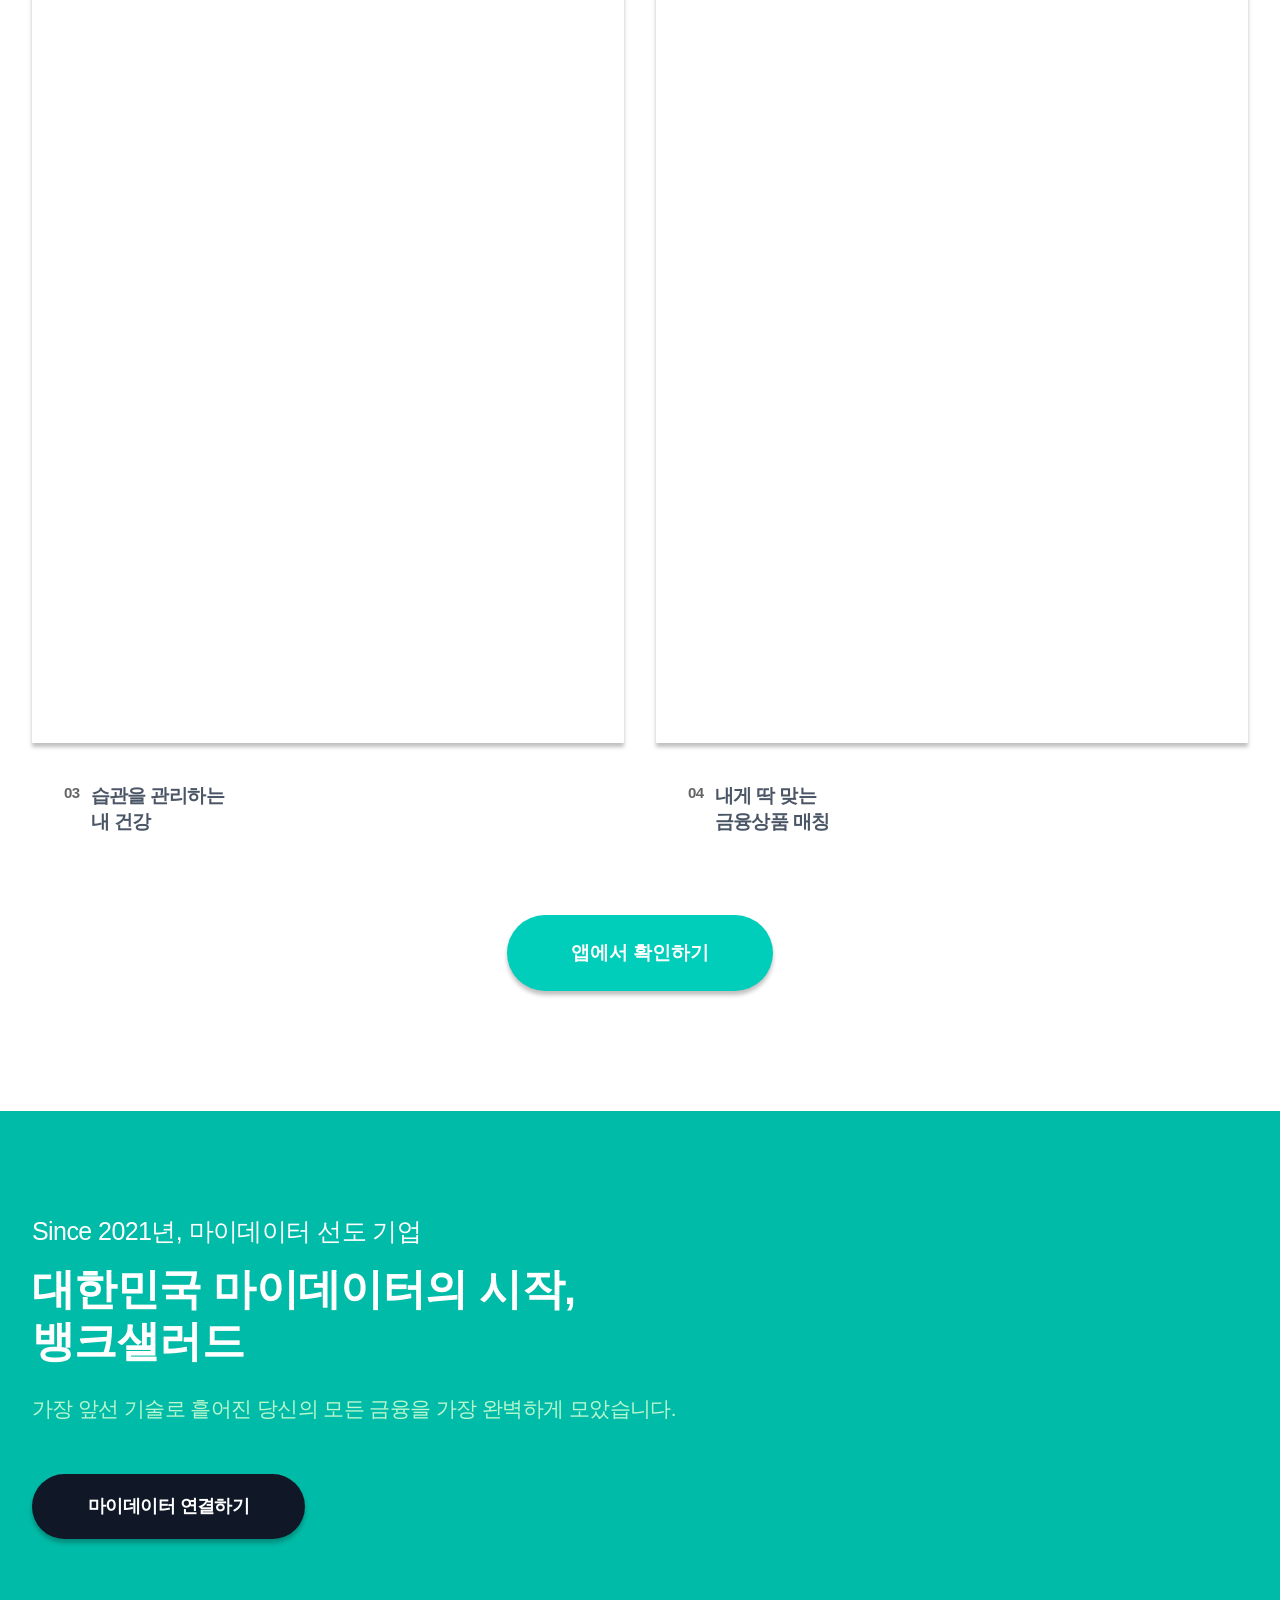
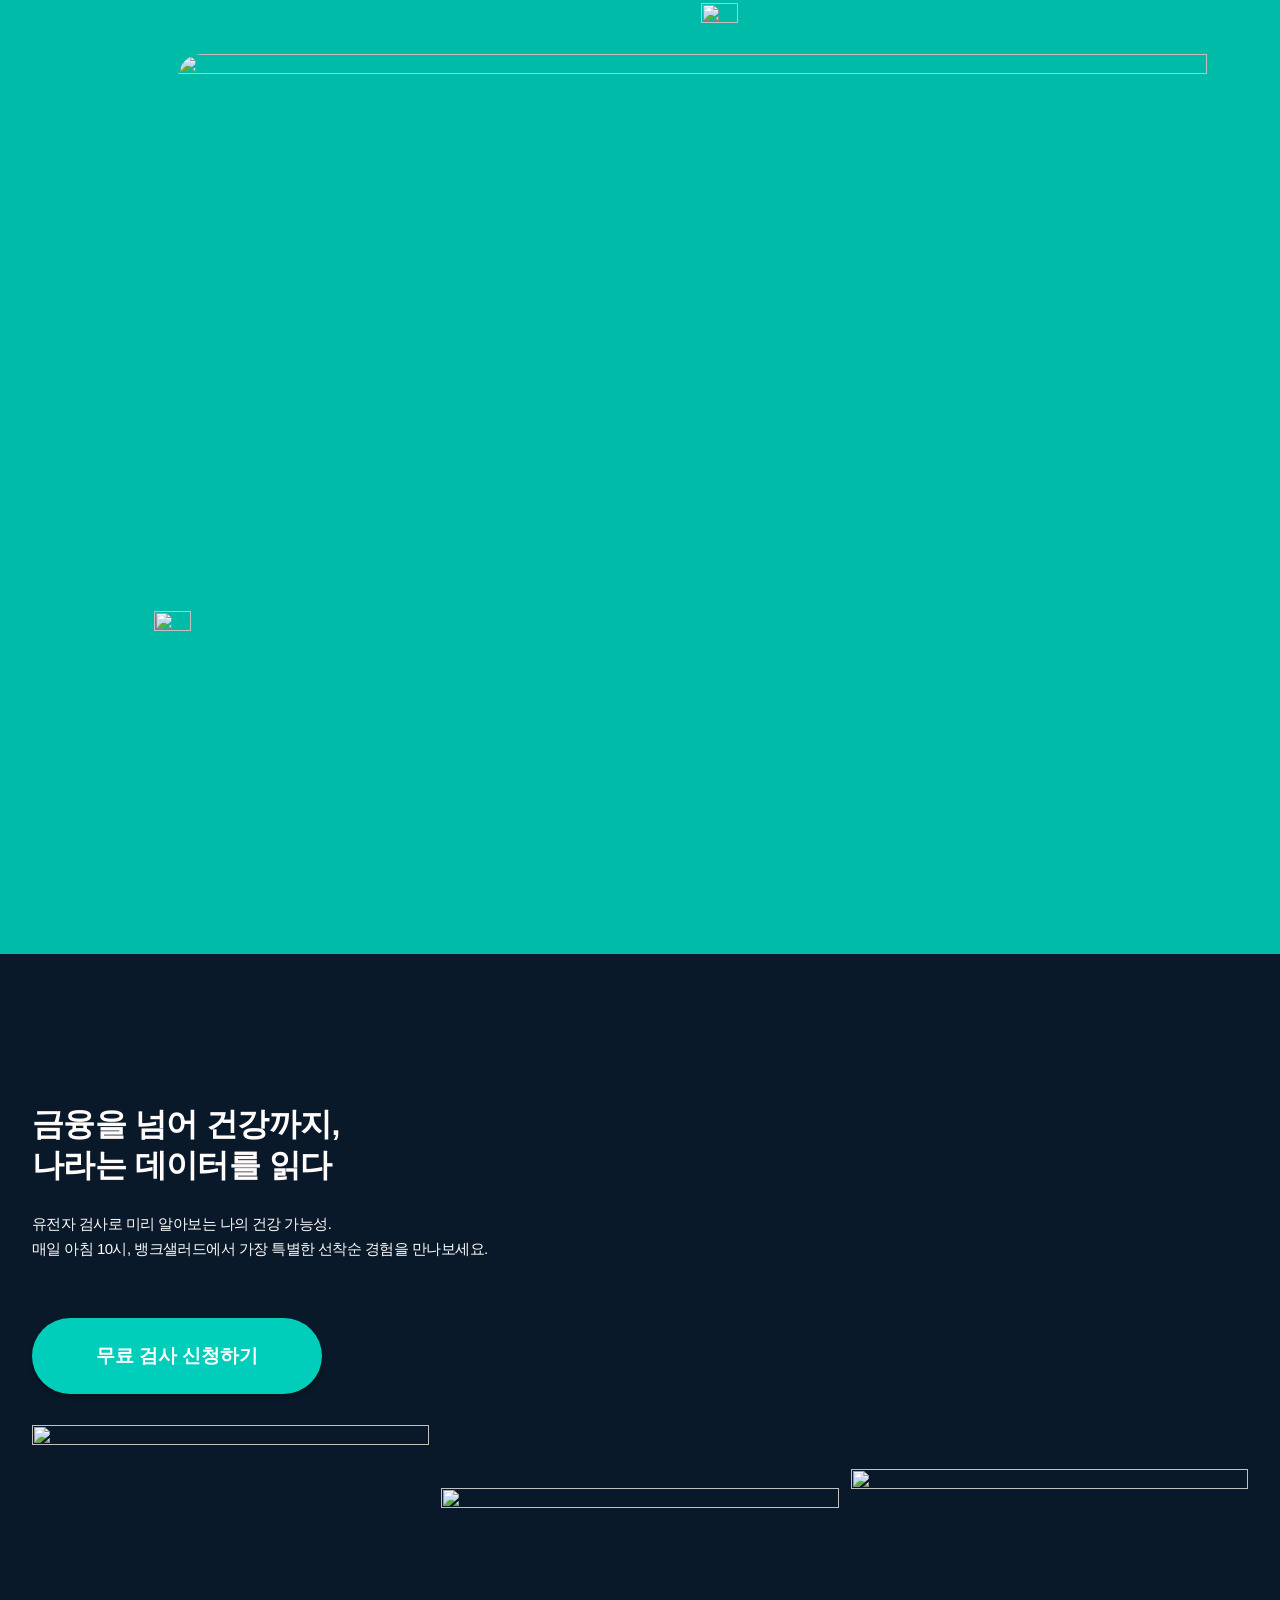
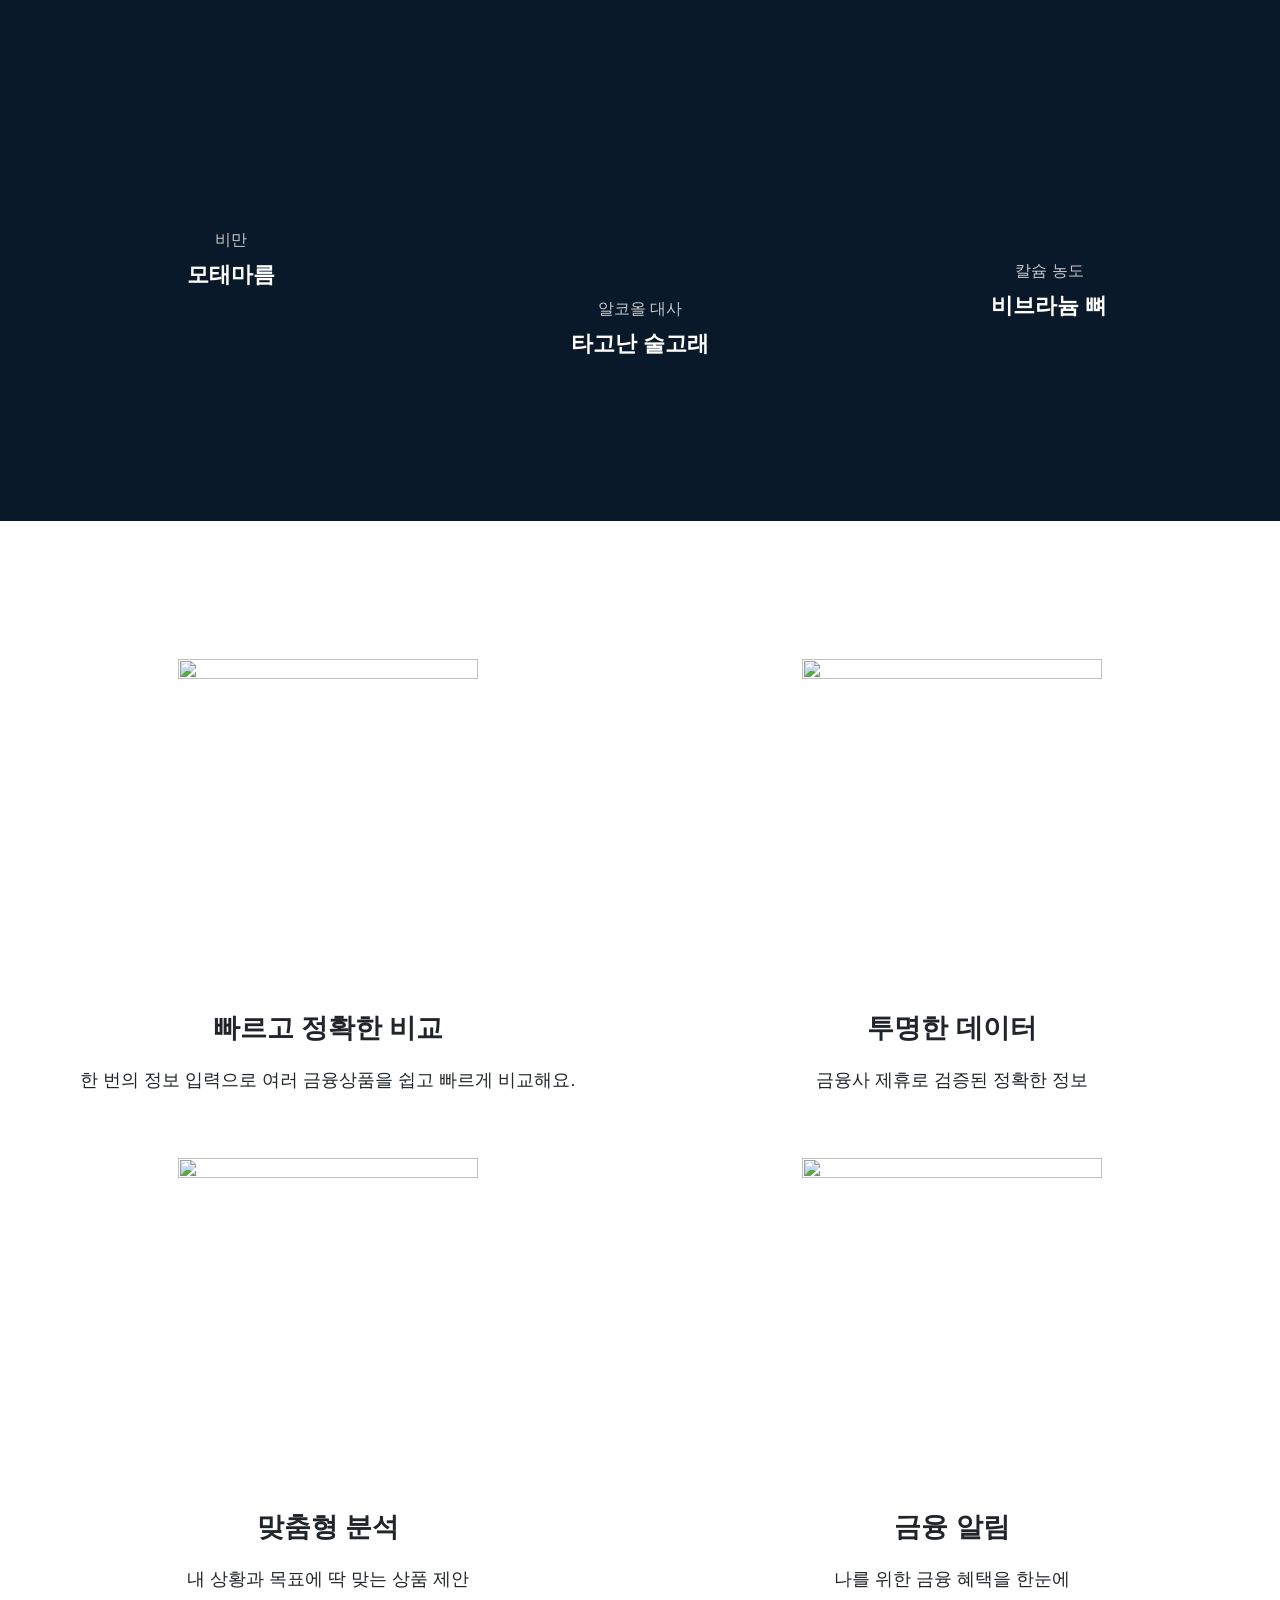
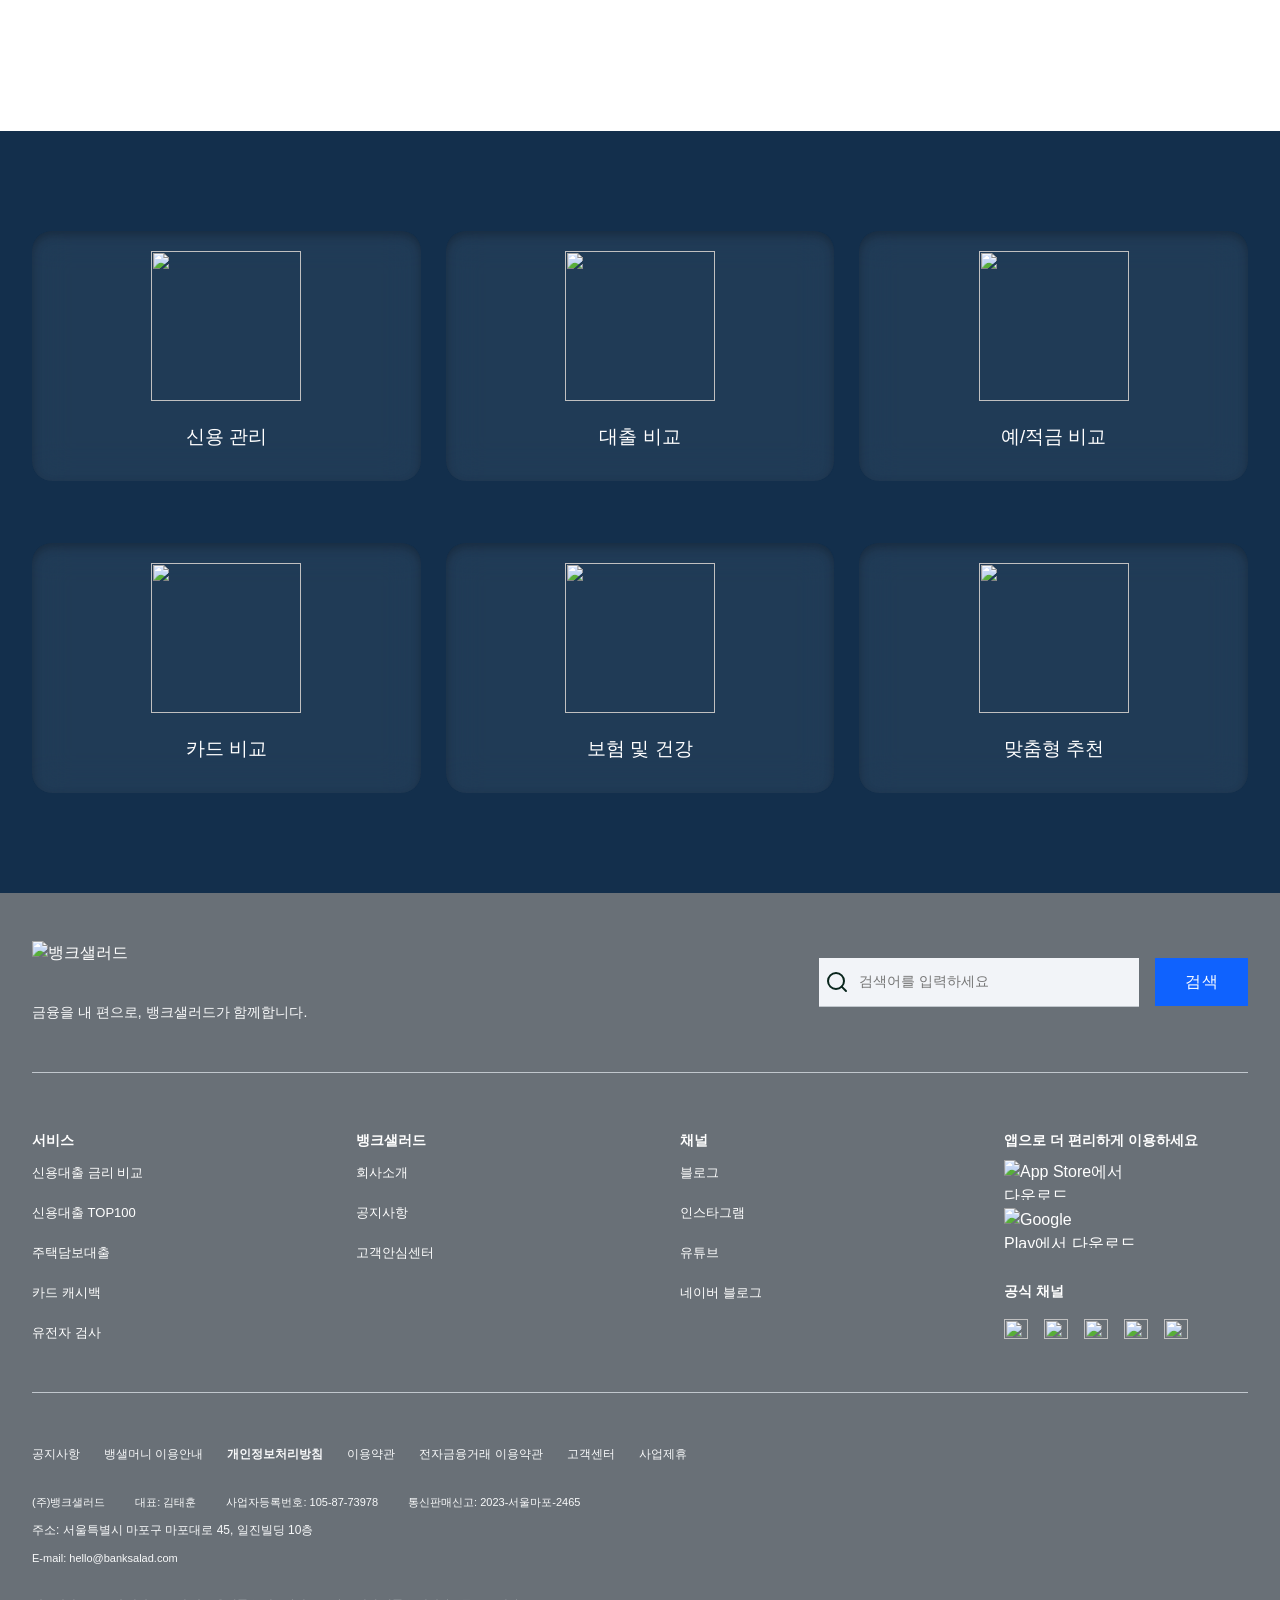
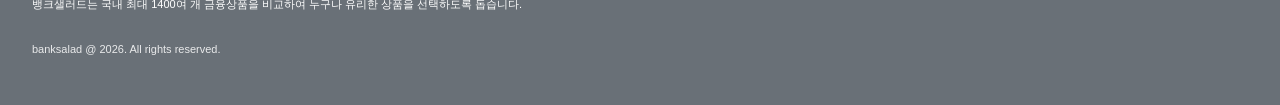
==== commit 37e1892f: "images" ====
--- a/index.html
+++ b/index.html
@@ -46,7 +46,7 @@
       <!-- 로고 -->
       <a class="logo" href="/" aria-label="뱅크샐러드 홈">
         <!-- assets/icons/logo-symbol.svg (24×24) -->
-        <img class="logo__symbol" src="assets/img/logo.svg" alt="" width="24" height="24" />
+        <img class="logo__symbol" src="assets/icons/logo.svg" alt="뱅크샐러드로고" width="24" height="24" />
         <!-- assets/icons/logo-wordmark.svg (153×26) -->
       </a>
 
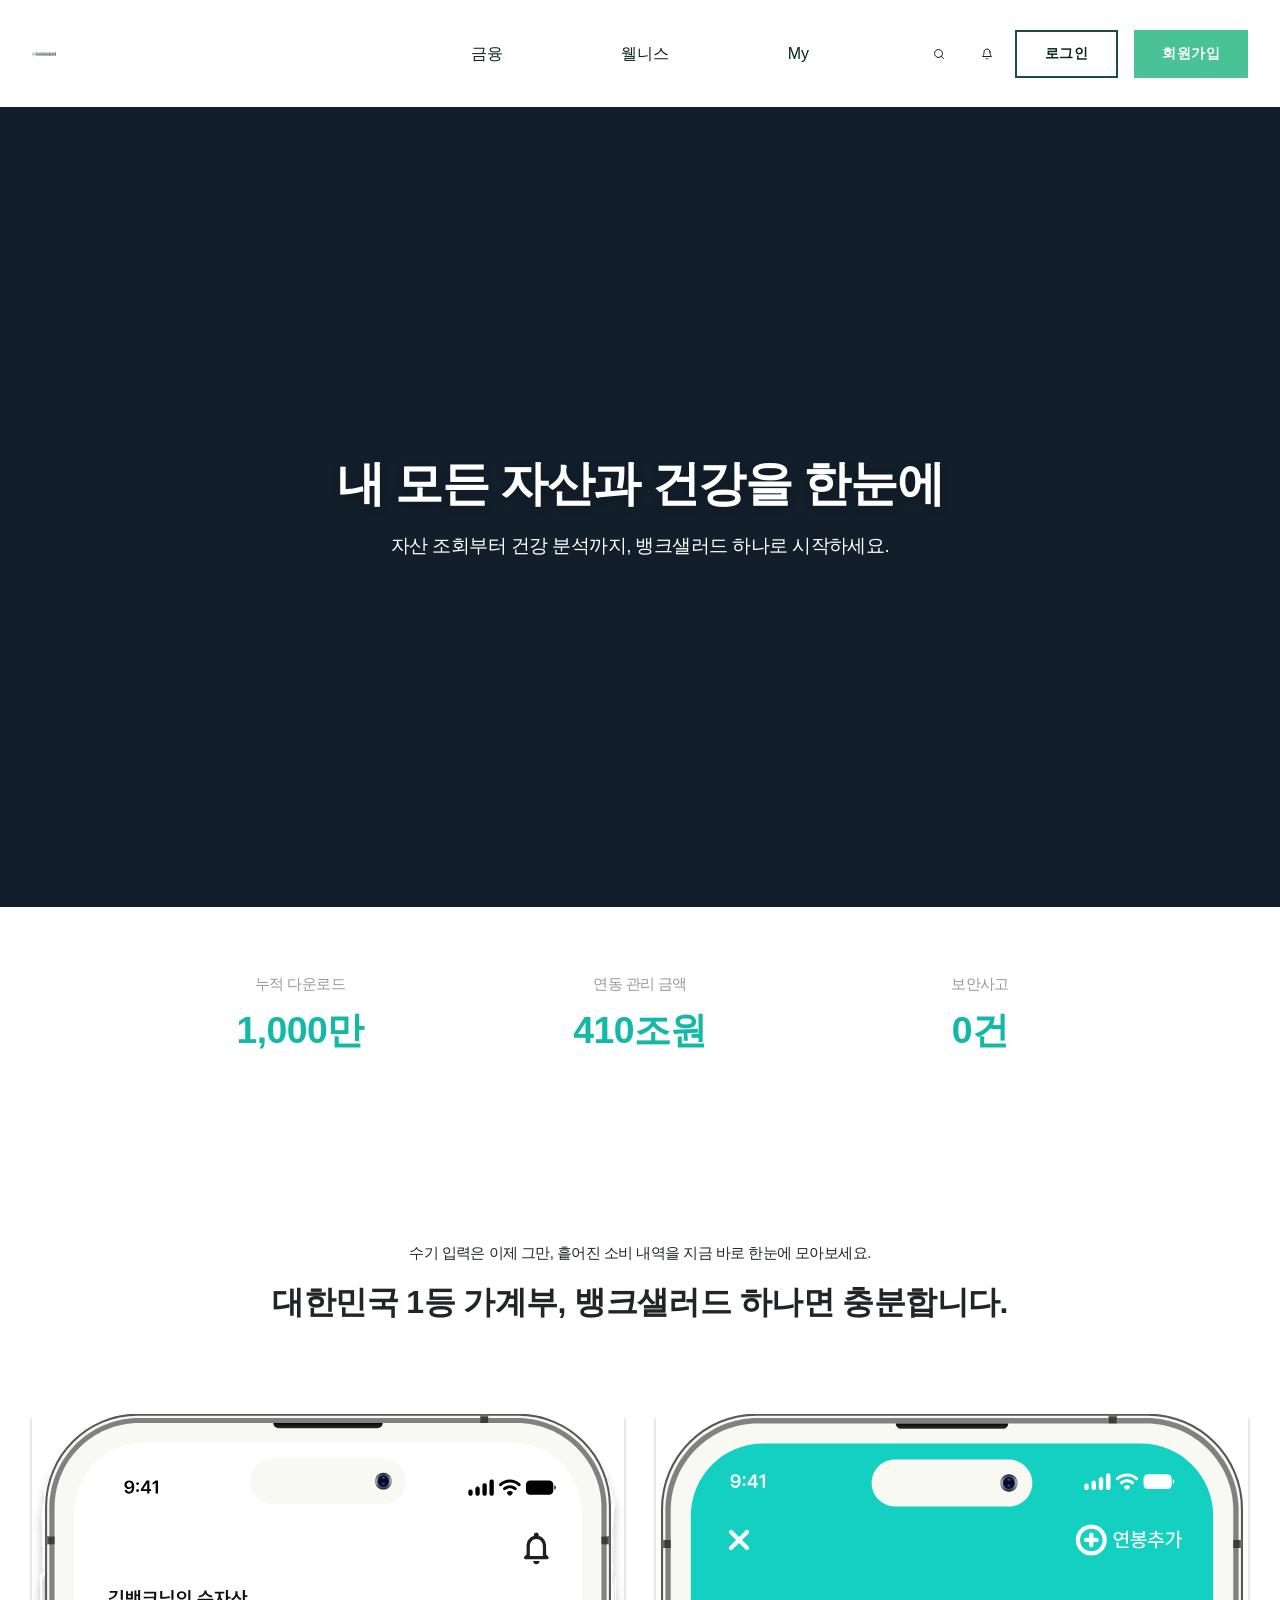
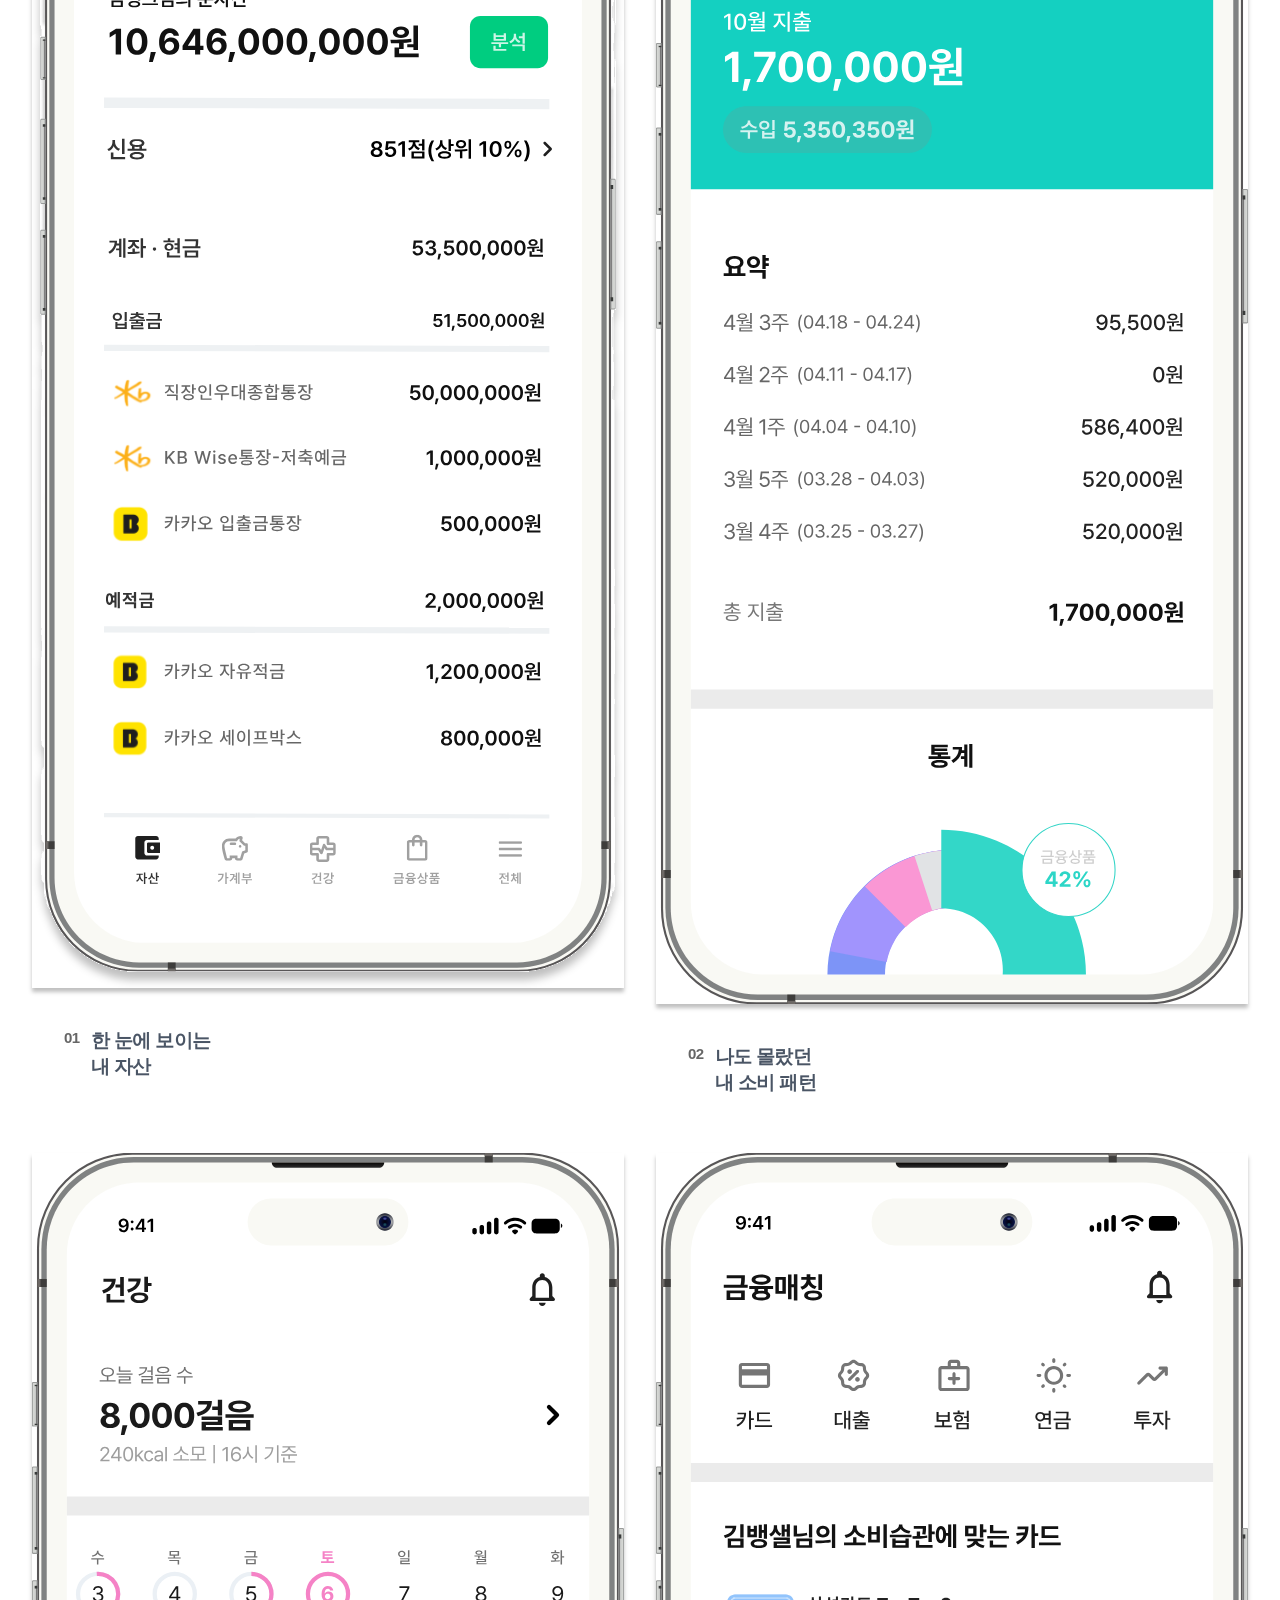
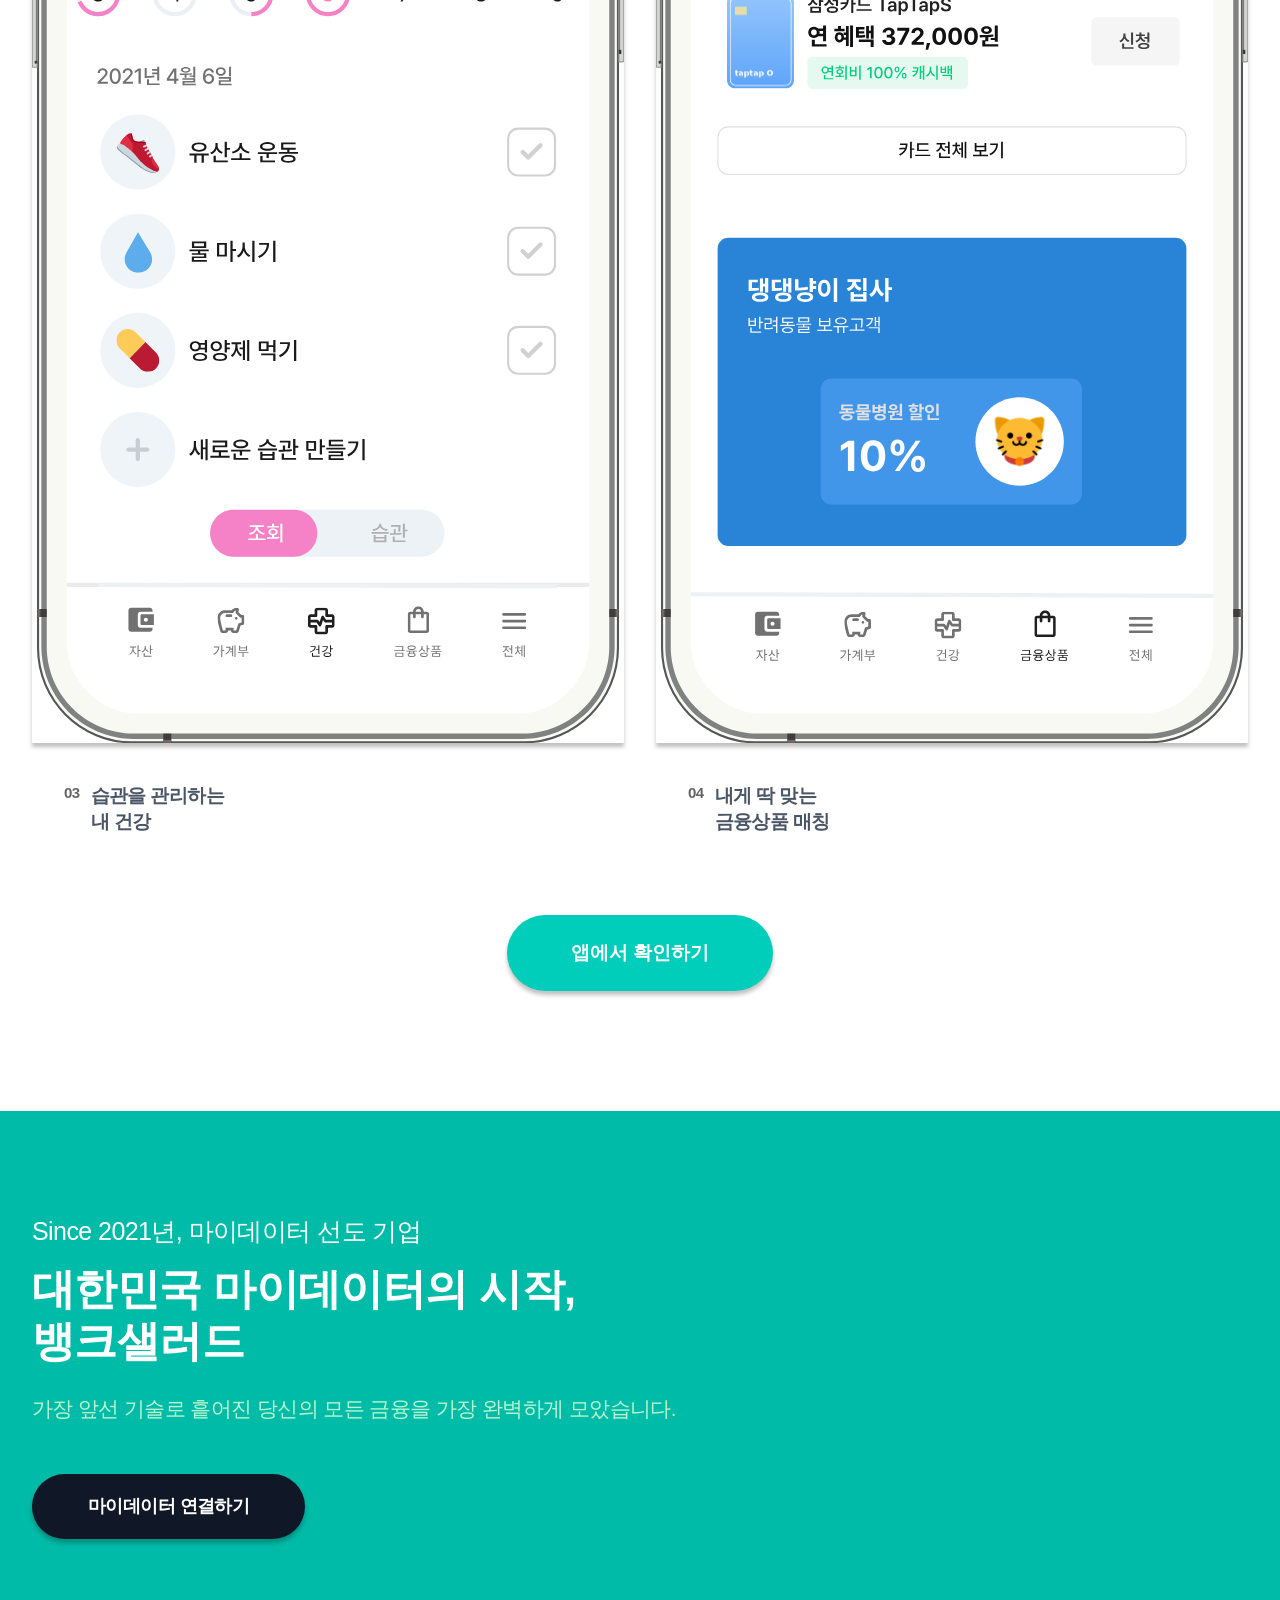
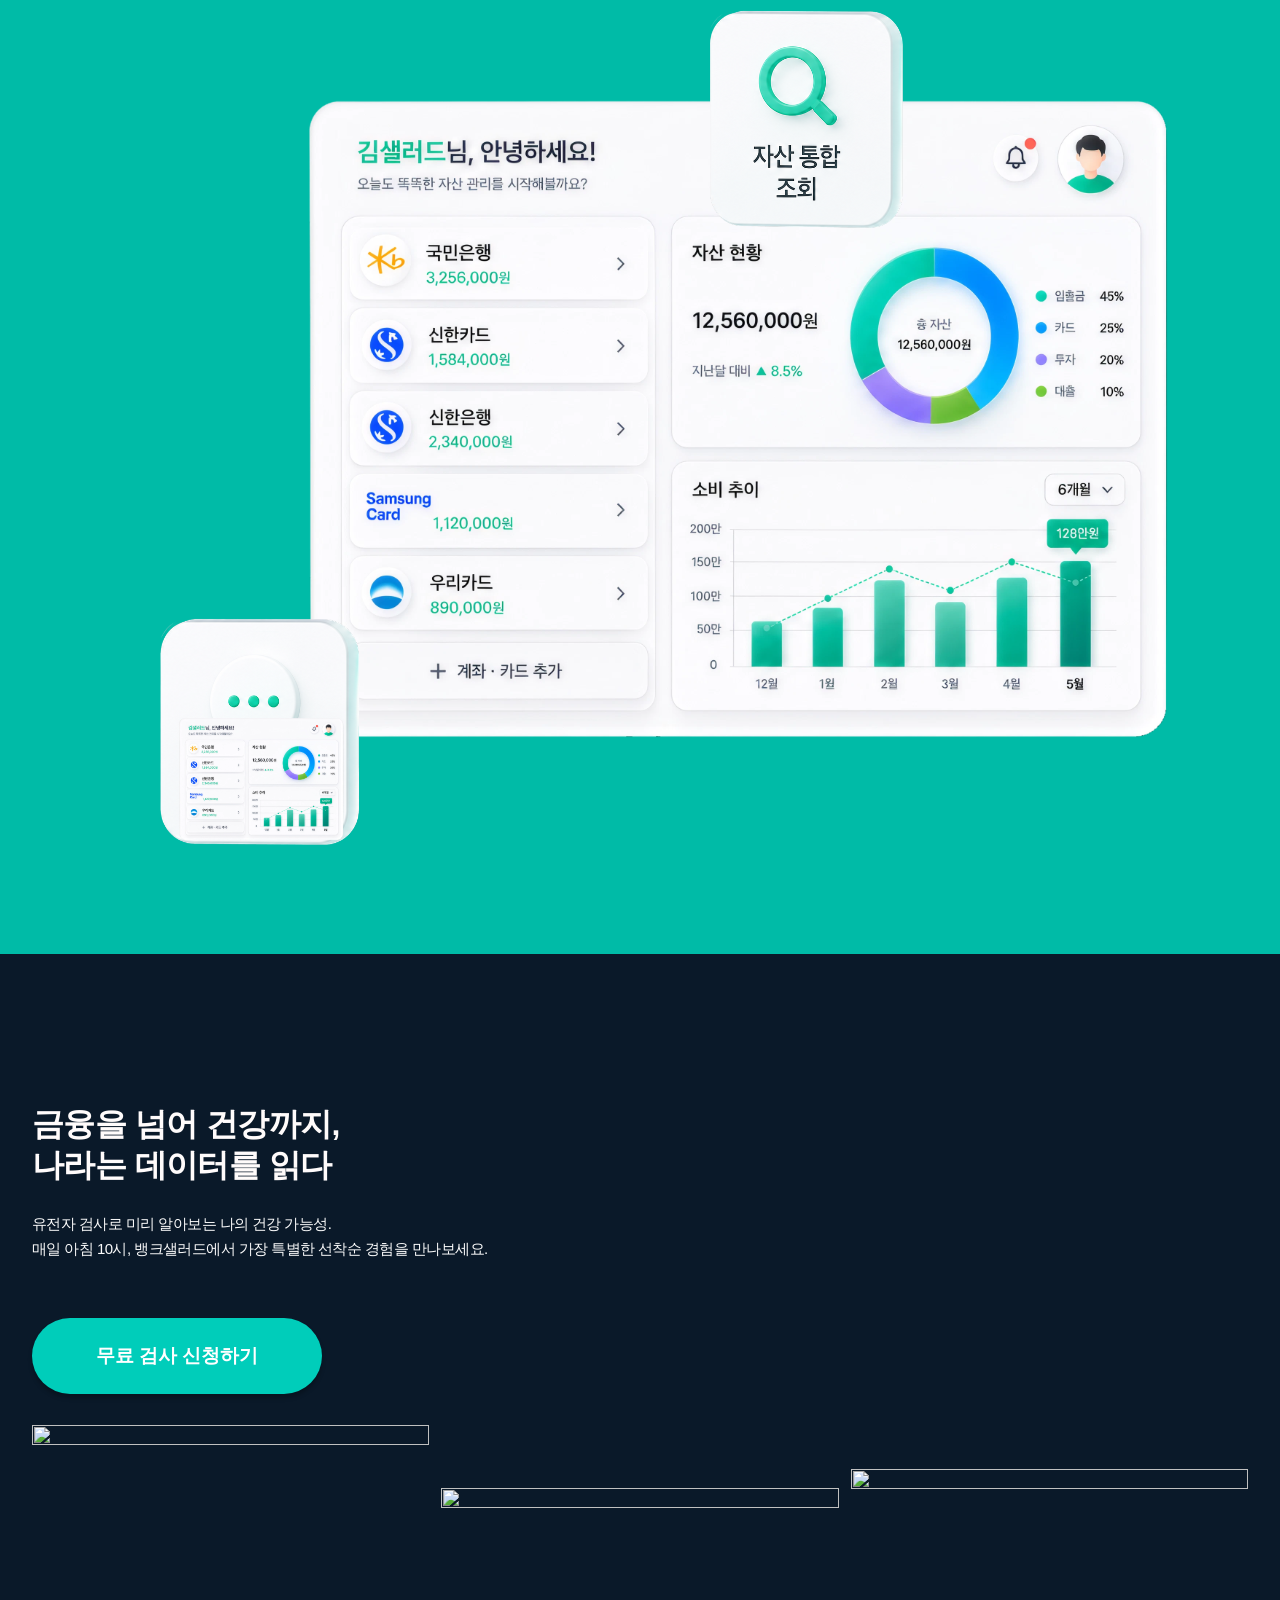
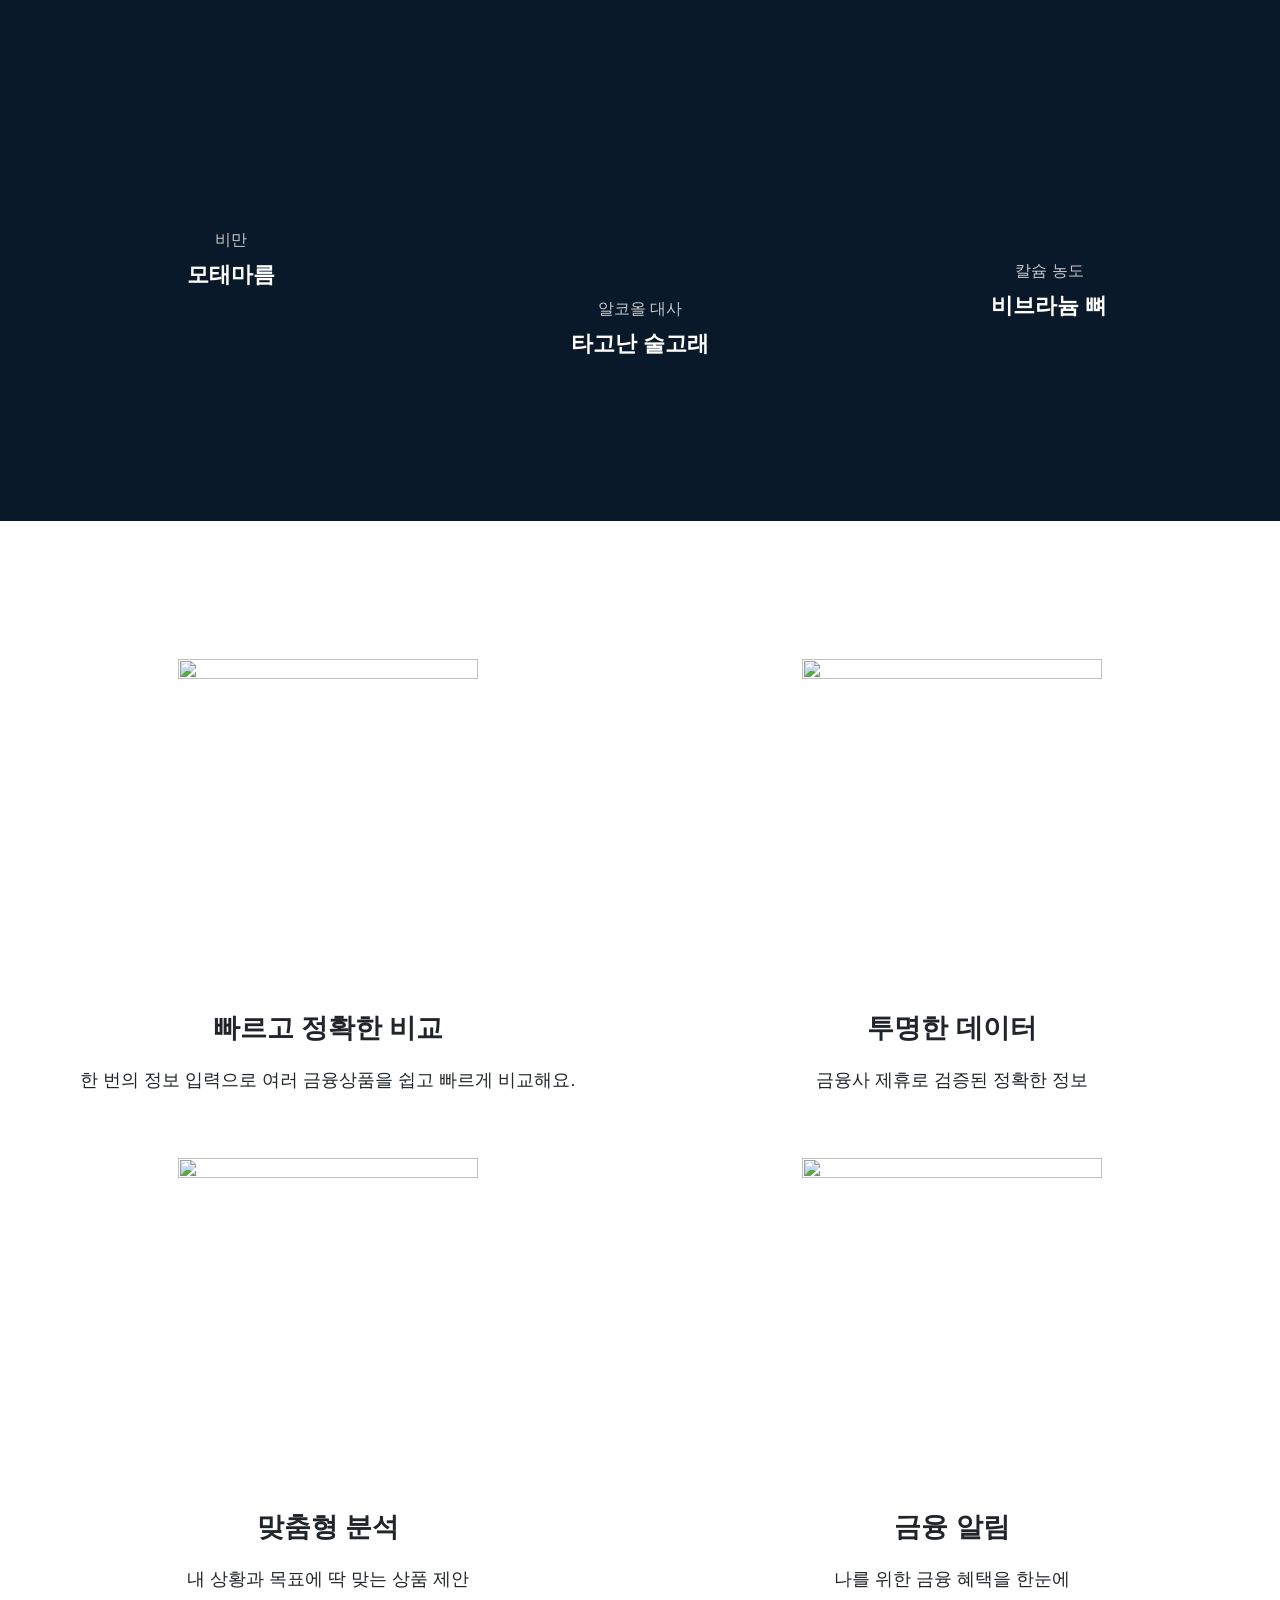
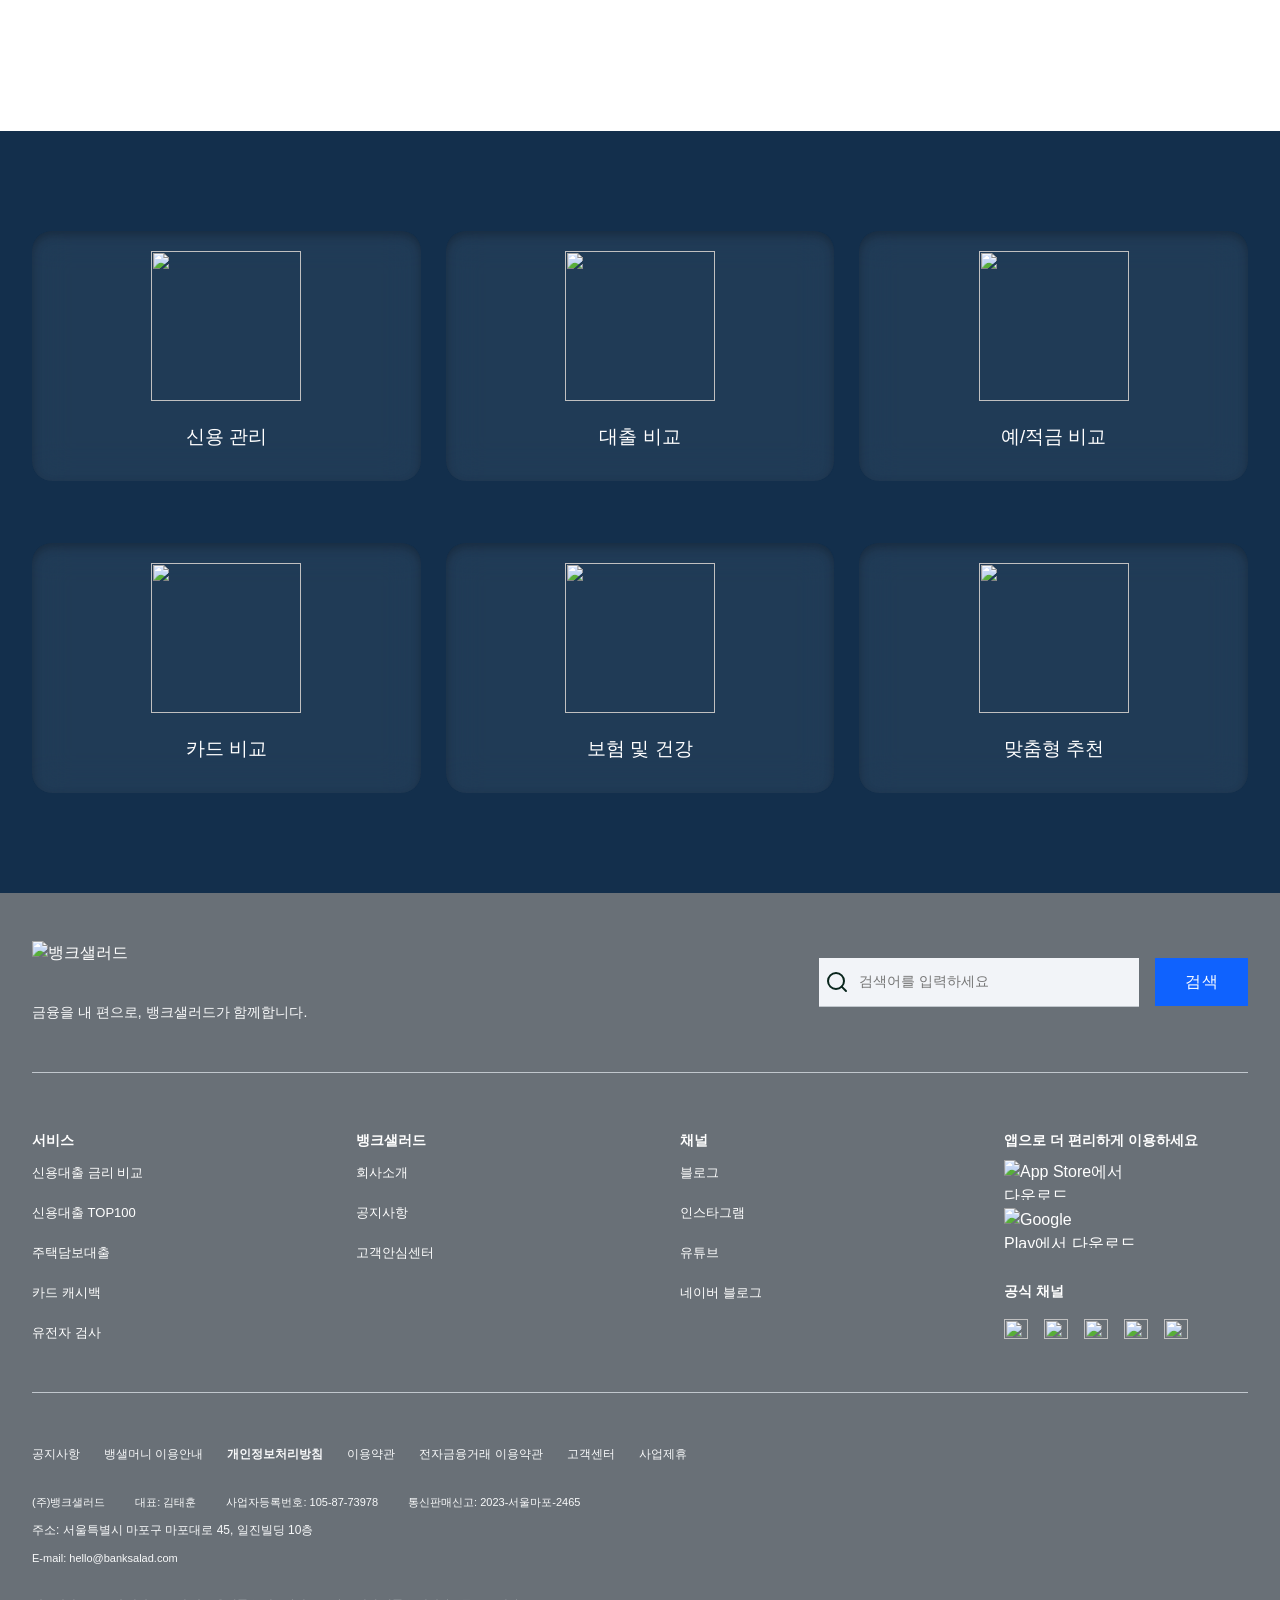
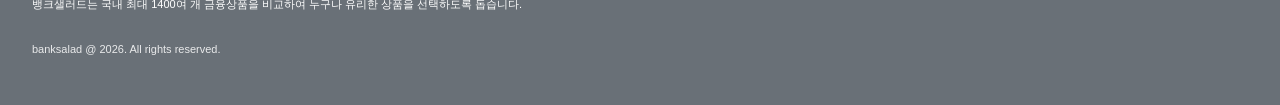
==== commit 82ffe82b: "편집중이야.." ====
--- a/index.html
+++ b/index.html
@@ -21,16 +21,19 @@
   ============================================================================
 -->
 <html lang="ko">
+
 <head>
   <meta charset="UTF-8" />
   <meta name="viewport" content="width=device-width, initial-scale=1" />
-  <title>뱅크샐러드 - 내 모든 자산과 건강을 한눈에</title>
+  <title>뱅크샐러드</title>
   <meta name="description" content="자산 조회부터 건강 분석까지, 뱅크샐러드 하나로 시작하세요." />
-
-  <!-- Pretendard: Figma 원본 타이포그래피 -->
+  
+  <link rel="icon" type="image/png" sizes="32x32" href="./assets/images/favicon/favicon-32.png" />
+
   <link rel="stylesheet" as="style" crossorigin
-        href="https://cdn.jsdelivr.net/gh/orioncactus/pretendard@v1.3.9/dist/web/variable/pretendardvariable-dynamic-subset.min.css" />
-  <link rel="stylesheet" href="style.css" />
+    href="https://cdn.jsdelivr.net/gh/orioncactus/pretendard@v1.3.9/dist/web/variable/pretendardvariable-dynamic-subset.min.css" />
+  
+  <link rel="stylesheet" href="./style.css" />
 </head>
 
 <body>
@@ -46,7 +49,7 @@
       <!-- 로고 -->
       <a class="logo" href="/" aria-label="뱅크샐러드 홈">
         <!-- assets/icons/logo-symbol.svg (24×24) -->
-        <img class="logo__symbol" src="assets/icons/logo.svg" alt="뱅크샐러드로고" width="24" height="24" />
+        <img class="logo__symbol" src="assets/images/logo.svg" alt="뱅크샐러드로고" width="24" height="24" />
         <!-- assets/icons/logo-wordmark.svg (153×26) -->
       </a>
 
@@ -63,19 +66,18 @@
       <div class="header__utils">
         <button class="icon-btn" type="button" aria-label="검색">
           <!-- assets/icons/search.svg (24×24) -->
-          <img src="assets/icons/search.svg" alt="" width="24" height="24" />
+          <img src="assets/images/search.svg" alt="" width="24" height="24" />
         </button>
         <button class="icon-btn" type="button" aria-label="알림">
           <!-- assets/icons/bell.svg (24×24) -->
-          <img src="assets/icons/bell.svg" alt="" width="24" height="24" />
+          <img src="assets/images/bell.svg" alt="" width="24" height="24" />
         </button>
 
         <a class="btn btn--outline" href="/login">로그인</a>
         <a class="btn btn--primary" href="/signup">회원가입</a>
 
         <!-- 모바일 전용 햄버거 -->
-        <button class="gnb-toggle" type="button"
-                aria-label="메뉴 열기" aria-expanded="false" aria-controls="gnb">
+        <button class="gnb-toggle" type="button" aria-label="메뉴 열기" aria-expanded="false" aria-controls="gnb">
           <span></span><span></span><span></span>
         </button>
       </div>
@@ -136,8 +138,8 @@
         <ol class="app-list">
           <li class="app-card js-reveal">
             <div class="app-card__thumb">
-              <img src="assets/images/app-01.png" alt="자산 현황을 보여주는 뱅크샐러드 앱 화면"
-                   width="280" height="563" loading="lazy" />
+              <img src="assets/images/iphone1.svg" alt="자산 현황을 보여주는 뱅크샐러드 앱 화면" width="280" height="563"
+                loading="lazy" />
             </div>
             <div class="app-card__txt">
               <span class="app-card__num">01</span>
@@ -147,8 +149,8 @@
 
           <li class="app-card js-reveal">
             <div class="app-card__thumb">
-              <img src="assets/images/app-02.png" alt="소비 패턴 분석을 보여주는 뱅크샐러드 앱 화면"
-                   width="280" height="563" loading="lazy" />
+              <img src="assets/images/iphone2.svg" alt="소비 패턴 분석을 보여주는 뱅크샐러드 앱 화면" width="280" height="563"
+                loading="lazy" />
             </div>
             <div class="app-card__txt">
               <span class="app-card__num">02</span>
@@ -158,8 +160,8 @@
 
           <li class="app-card js-reveal">
             <div class="app-card__thumb">
-              <img src="assets/images/app-03.png" alt="건강 습관 관리를 보여주는 뱅크샐러드 앱 화면"
-                   width="280" height="563" loading="lazy" />
+              <img src="assets/images/iphone3.svg" alt="건강 습관 관리를 보여주는 뱅크샐러드 앱 화면" width="280" height="563"
+                loading="lazy" />
             </div>
             <div class="app-card__txt">
               <span class="app-card__num">03</span>
@@ -169,8 +171,8 @@
 
           <li class="app-card js-reveal">
             <div class="app-card__thumb">
-              <img src="assets/images/app-04.png" alt="맞춤 금융상품 추천을 보여주는 뱅크샐러드 앱 화면"
-                   width="280" height="563" loading="lazy" />
+              <img src="assets/images/iphone4.svg" alt="맞춤 금융상품 추천을 보여주는 뱅크샐러드 앱 화면" width="280" height="563"
+                loading="lazy" />
             </div>
             <div class="app-card__txt">
               <span class="app-card__num">04</span>
@@ -204,14 +206,16 @@
         <!-- 이미지 콜라주 : 메인 1 + 뱃지 2 -->
         <div class="mydata__visual" aria-hidden="true">
           <!-- assets/images/mydata-main.png (940×627) -->
-          <img class="mydata__img mydata__img--main" src="assets/images/mydata-main.png"
-               alt="" width="940" height="627" loading="lazy" />
+          <img class="mydata__img mydata__img--main" src="assets/images/data1.svg" alt="" width="940" height="627"
+            loading="lazy" />
           <!-- assets/images/mydata-badge-01.png (180×196) -->
-          <img class="mydata__img mydata__img--badge-a" src="assets/images/mydata-badge-01.png"
-               alt="" width="180" height="196" loading="lazy" />
+          <img class="mydata__img mydata__img--badge-a" src="assets/images/data3.svg" alt="" width="180"
+            height="196" loading="lazy" />
           <!-- assets/images/mydata-badge-02.png (180×202) -->
-          <img class="mydata__img mydata__img--badge-b" src="assets/images/mydata-badge-02.png"
-               alt="" width="180" height="202" loading="lazy" />
+          <img class="mydata__img mydata__img--badge-b" src="assets/images/data2.svg" alt="" width="180"
+            height="202" loading="lazy" />
+             <img class="mydata__img mydata__img--badge-b" src="assets/images/data4.svg" alt="" width="1400"
+            height="202" loading="lazy" />
         </div>
 
       </div>
@@ -366,8 +370,8 @@
       <div class="footer__top">
         <div class="footer__brand">
           <!-- assets/images/logo-footer.png (200×50) -->
-          <img class="footer__logo" src="assets/images/logo-footer.png" alt="뱅크샐러드"
-               width="200" height="50" loading="lazy" />
+          <img class="footer__logo" src="assets/images/logo-footer.png" alt="뱅크샐러드" width="200" height="50"
+            loading="lazy" />
           <p class="footer__slogan">금융을 내 편으로, 뱅크샐러드가 함께합니다.</p>
         </div>
 
@@ -420,21 +424,26 @@
           <h2 class="footer__col-title">앱으로 더 편리하게 이용하세요</h2>
           <div class="footer__app-links">
             <!-- assets/images/badge-appstore.svg (120×40) -->
-            <a href="#appstore"><img src="assets/images/badge-appstore.svg"
-                 alt="App Store에서 다운로드" width="120" height="40" loading="lazy" /></a>
+            <a href="#appstore"><img src="assets/images/badge-appstore.svg" alt="App Store에서 다운로드" width="120"
+                height="40" loading="lazy" /></a>
             <!-- assets/images/badge-googleplay.svg (135×40) -->
-            <a href="#googleplay"><img src="assets/images/badge-googleplay.svg"
-                 alt="Google Play에서 다운로드" width="135" height="40" loading="lazy" /></a>
+            <a href="#googleplay"><img src="assets/images/badge-googleplay.svg" alt="Google Play에서 다운로드" width="135"
+                height="40" loading="lazy" /></a>
           </div>
 
           <h2 class="footer__col-title footer__col-title--sns">공식 채널</h2>
           <ul class="footer__sns">
             <!-- assets/icons/sns-*.svg (각 24×24) -->
-            <li><a href="#youtube" aria-label="유튜브"><img src="assets/icons/sns-youtube.svg" alt="" width="24" height="24" /></a></li>
-            <li><a href="#facebook" aria-label="페이스북"><img src="assets/icons/sns-facebook.svg" alt="" width="24" height="24" /></a></li>
-            <li><a href="#twitter" aria-label="트위터"><img src="assets/icons/sns-twitter.svg" alt="" width="24" height="24" /></a></li>
-            <li><a href="#instagram" aria-label="인스타그램"><img src="assets/icons/sns-instagram.svg" alt="" width="24" height="24" /></a></li>
-            <li><a href="#linkedin" aria-label="링크드인"><img src="assets/icons/sns-linkedin.svg" alt="" width="24" height="24" /></a></li>
+            <li><a href="#youtube" aria-label="유튜브"><img src="assets/icons/sns-youtube.svg" alt="" width="24"
+                  height="24" /></a></li>
+            <li><a href="#facebook" aria-label="페이스북"><img src="assets/icons/sns-facebook.svg" alt="" width="24"
+                  height="24" /></a></li>
+            <li><a href="#twitter" aria-label="트위터"><img src="assets/icons/sns-twitter.svg" alt="" width="24"
+                  height="24" /></a></li>
+            <li><a href="#instagram" aria-label="인스타그램"><img src="assets/icons/sns-instagram.svg" alt="" width="24"
+                  height="24" /></a></li>
+            <li><a href="#linkedin" aria-label="링크드인"><img src="assets/icons/sns-linkedin.svg" alt="" width="24"
+                  height="24" /></a></li>
           </ul>
         </div>
       </div>
@@ -473,4 +482,5 @@
 
   <script src="script.js" defer></script>
 </body>
-</html>
+
+</html>
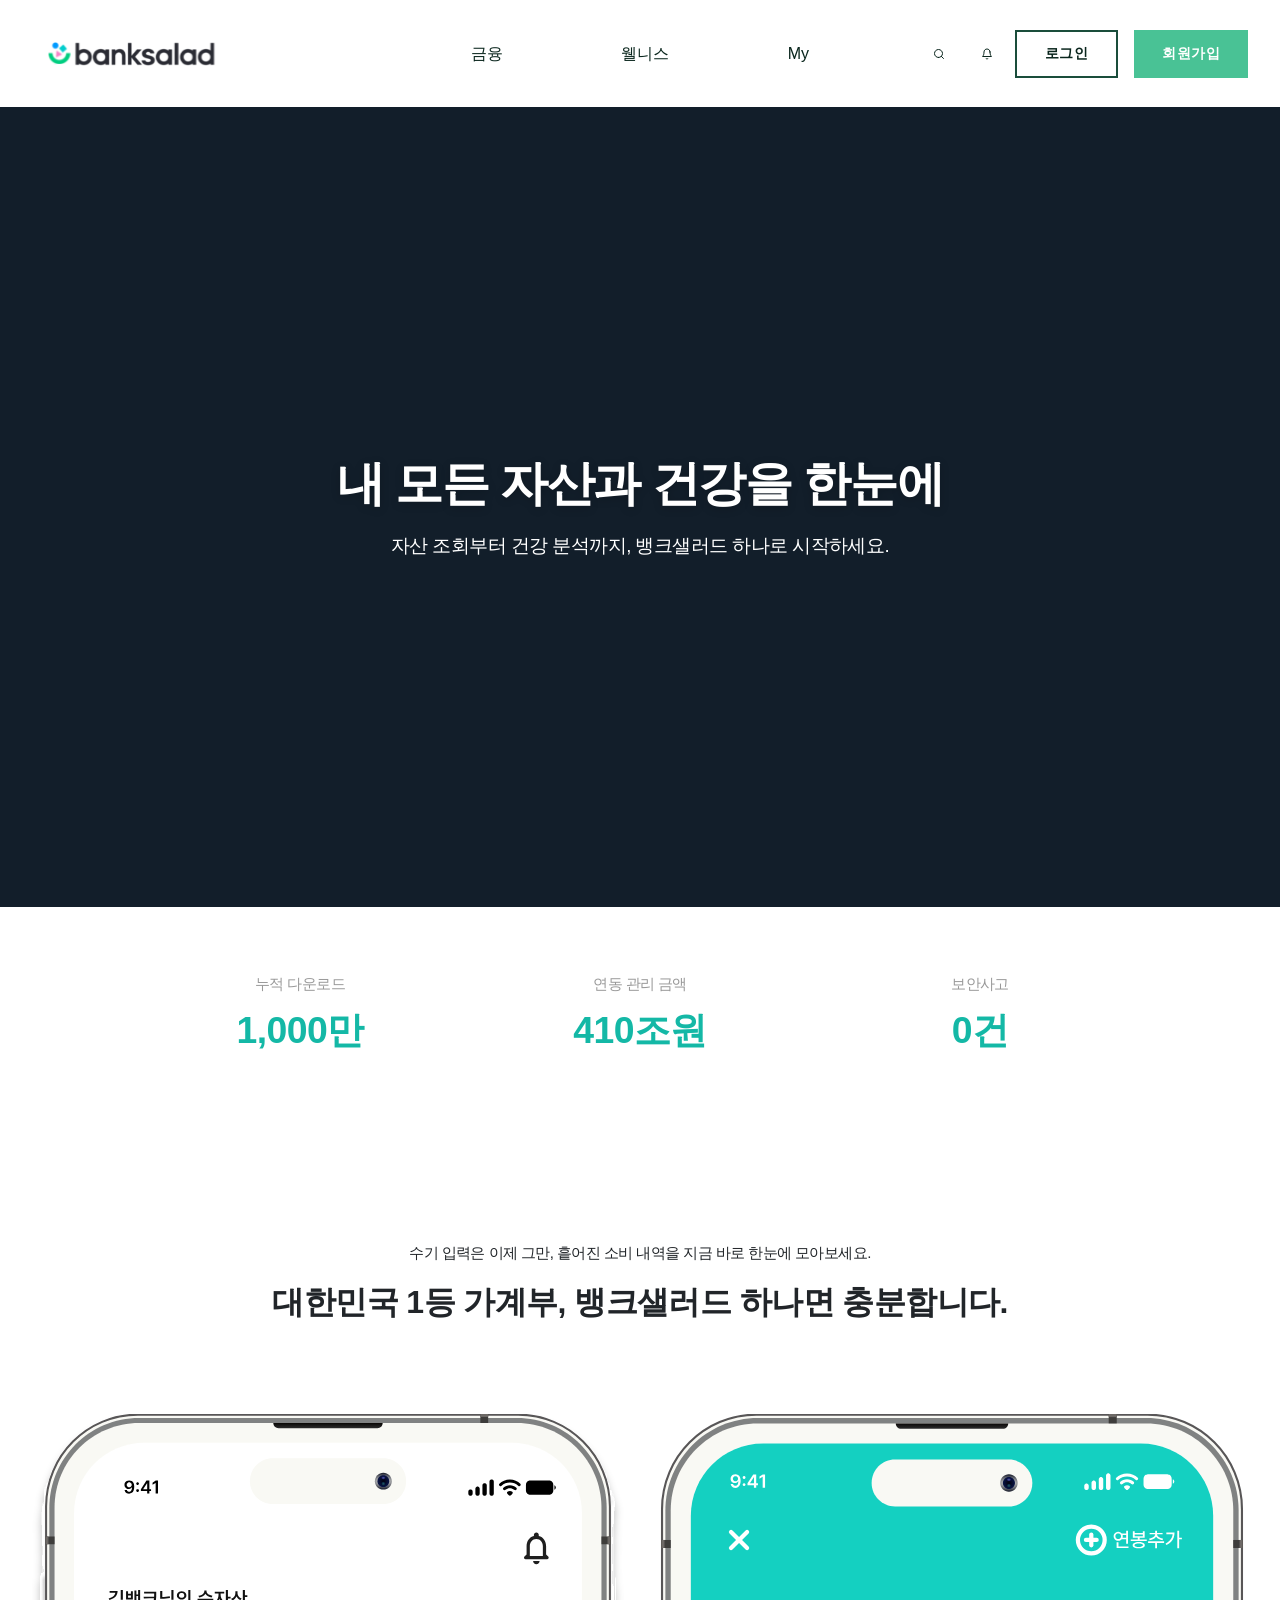
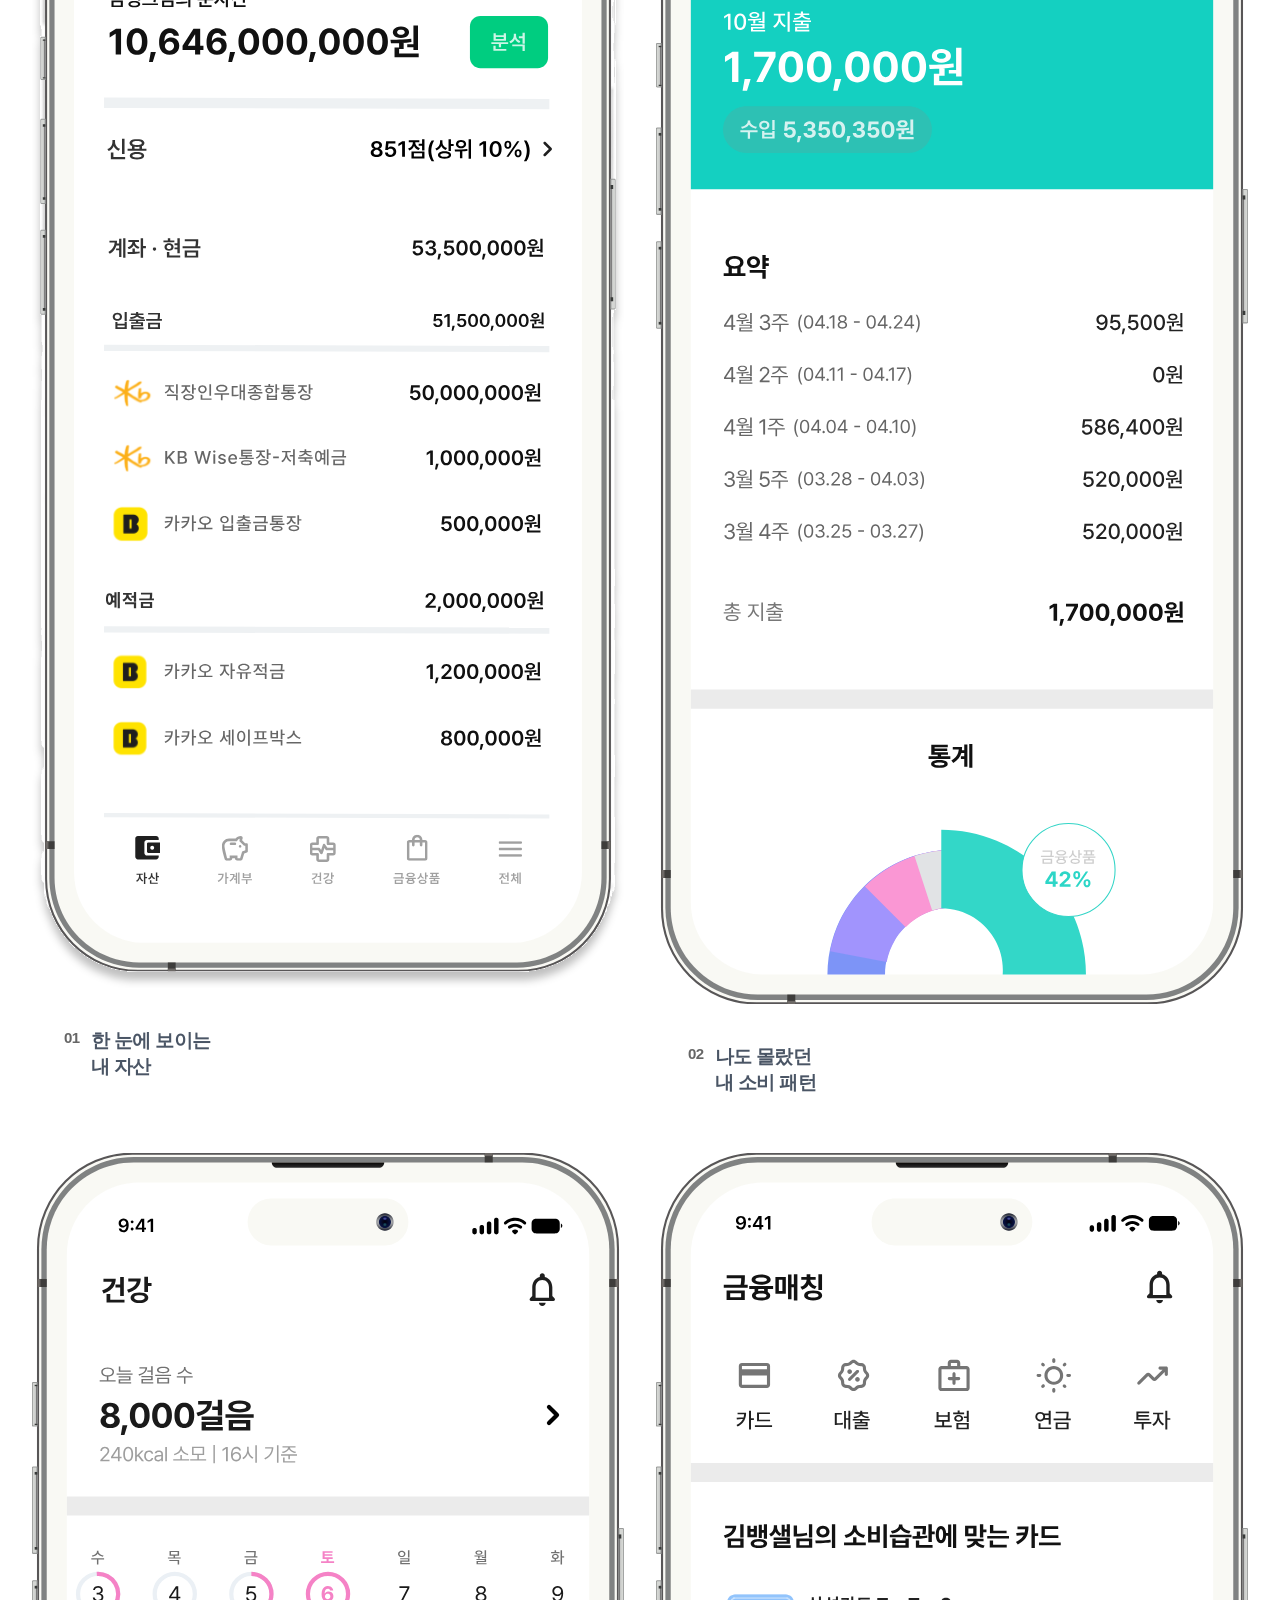
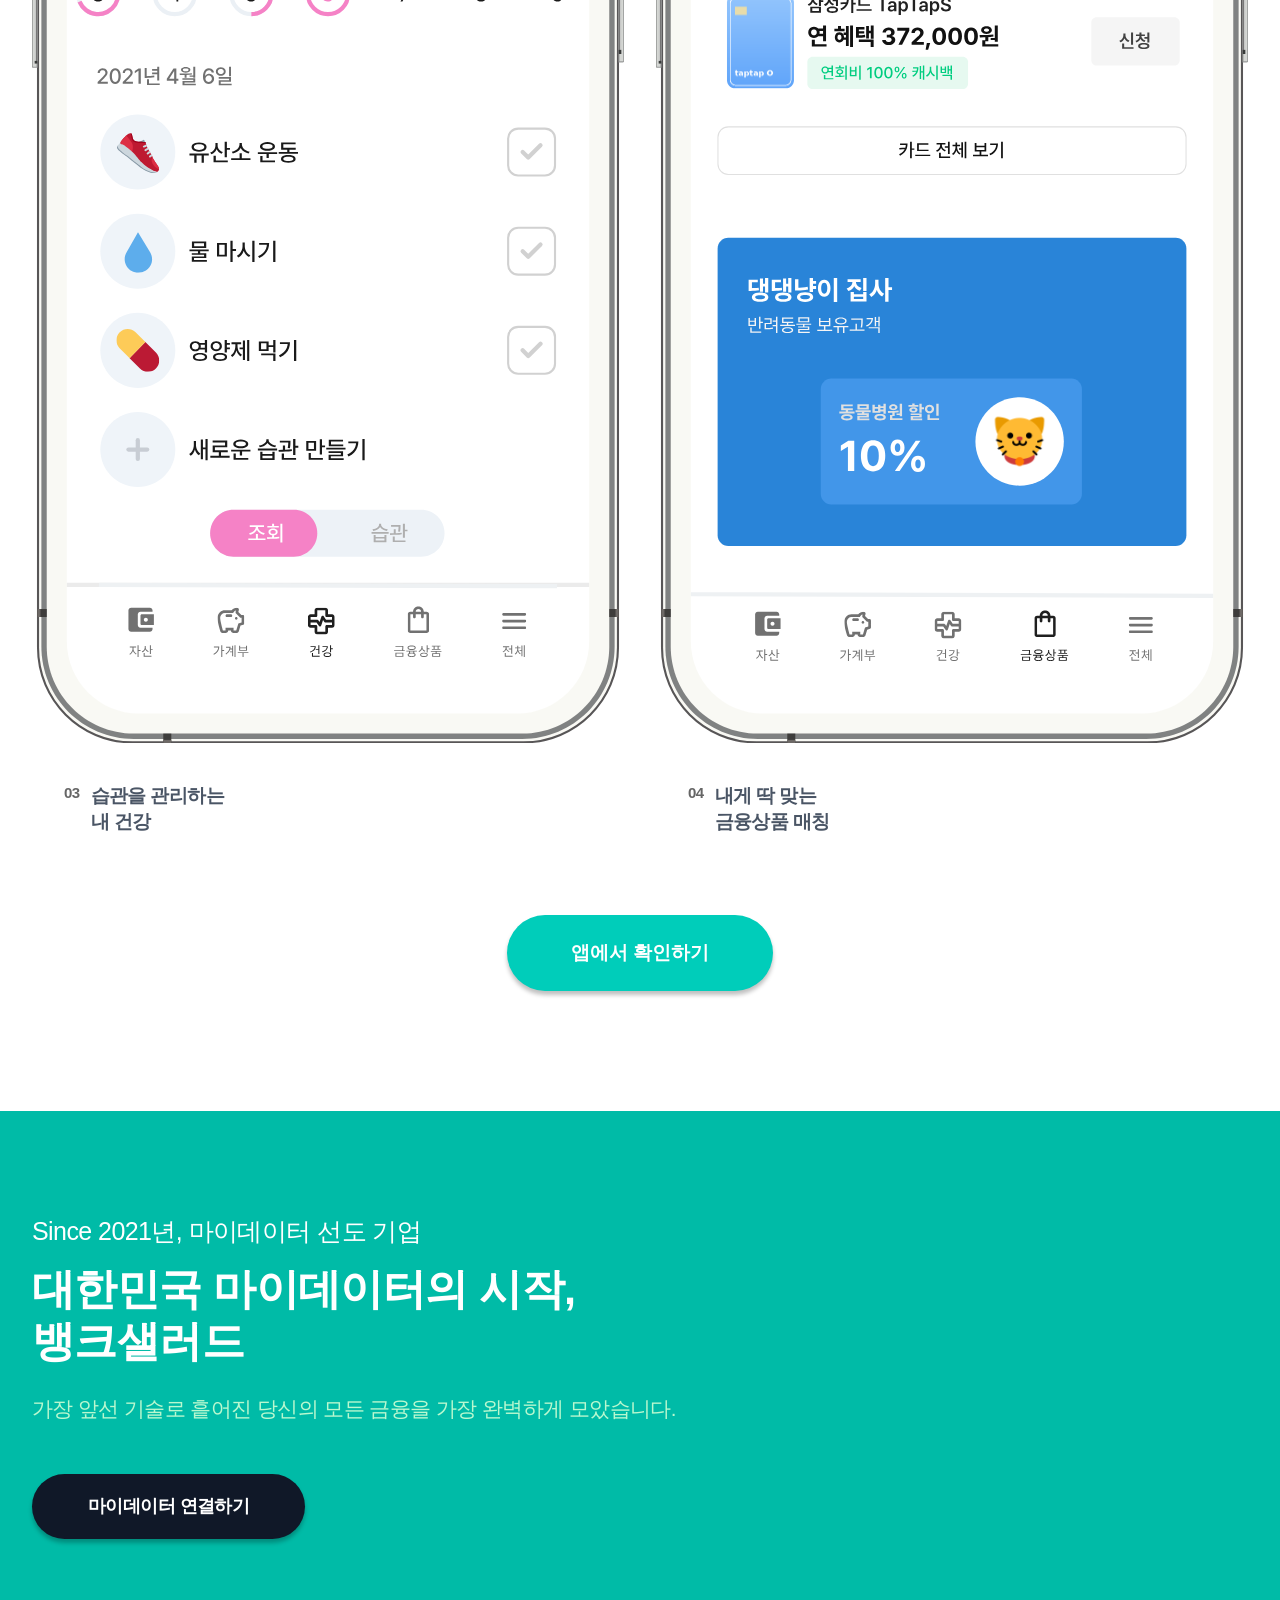
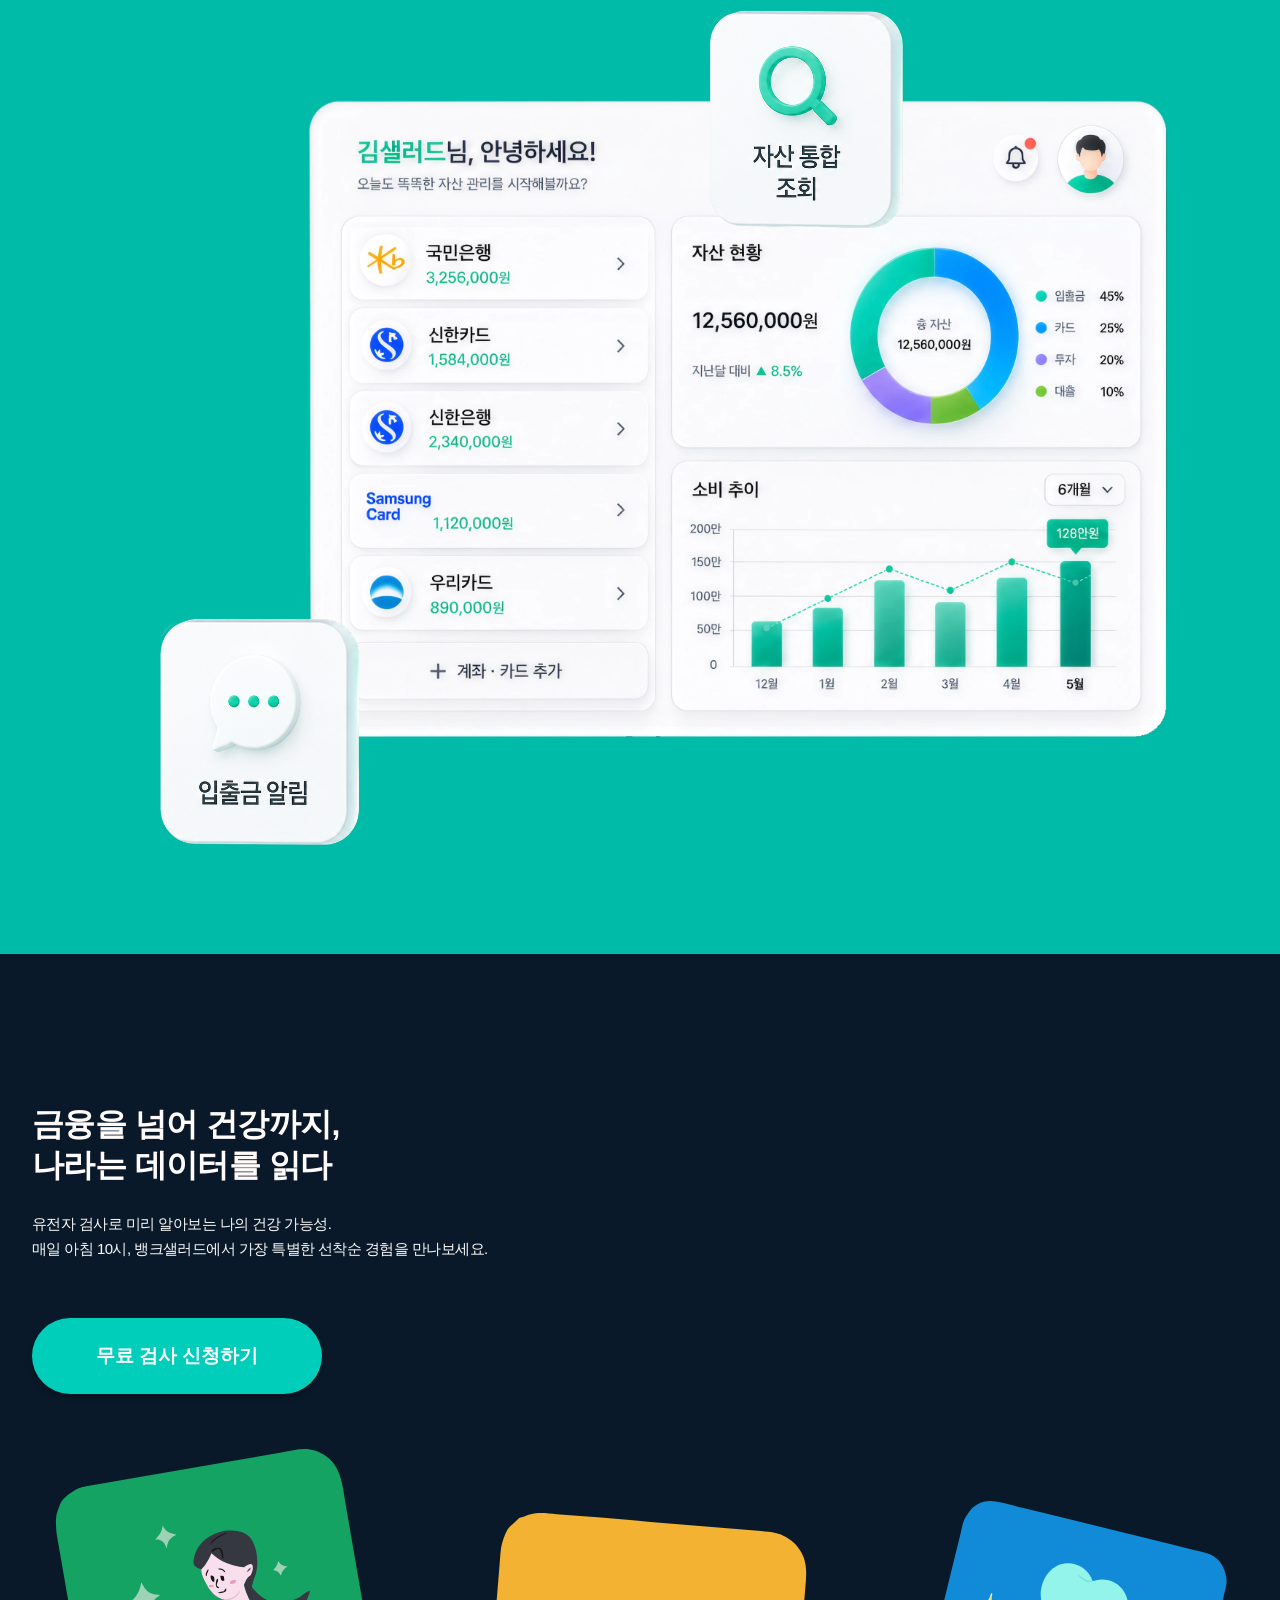
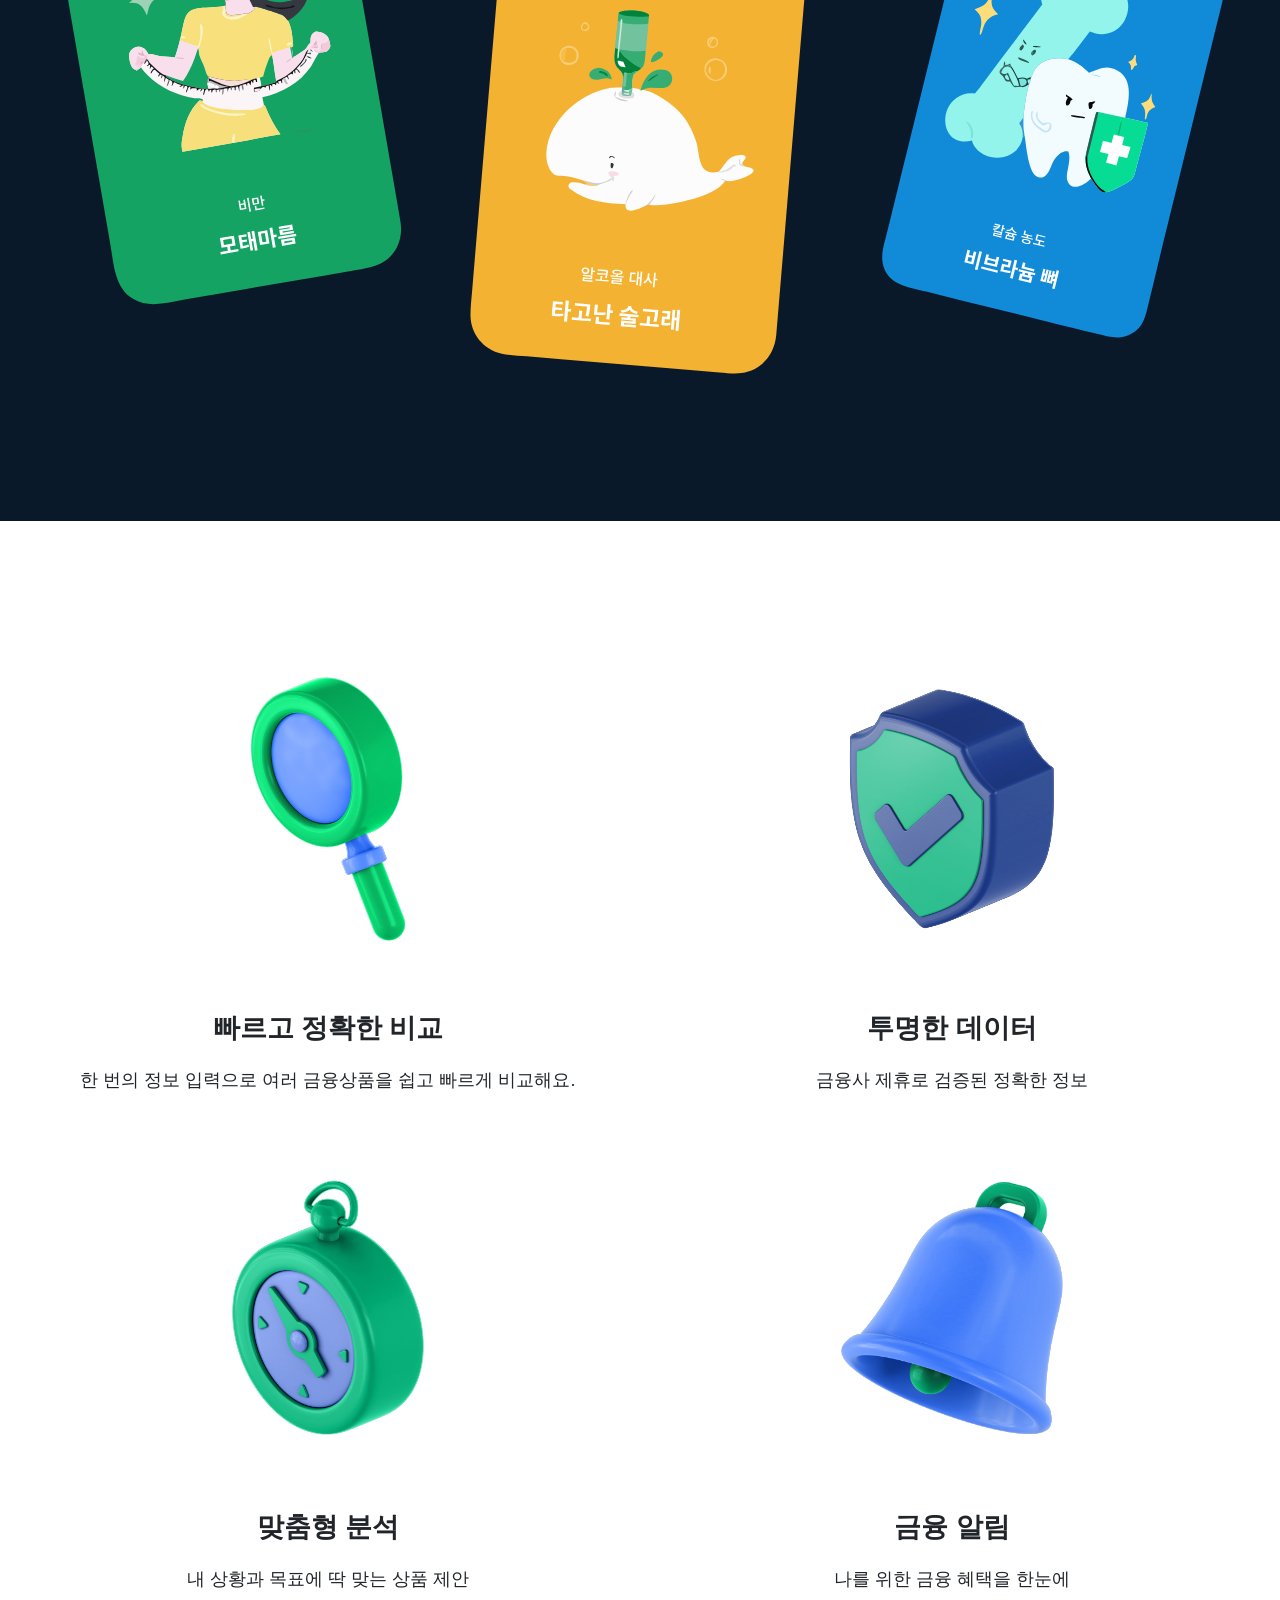
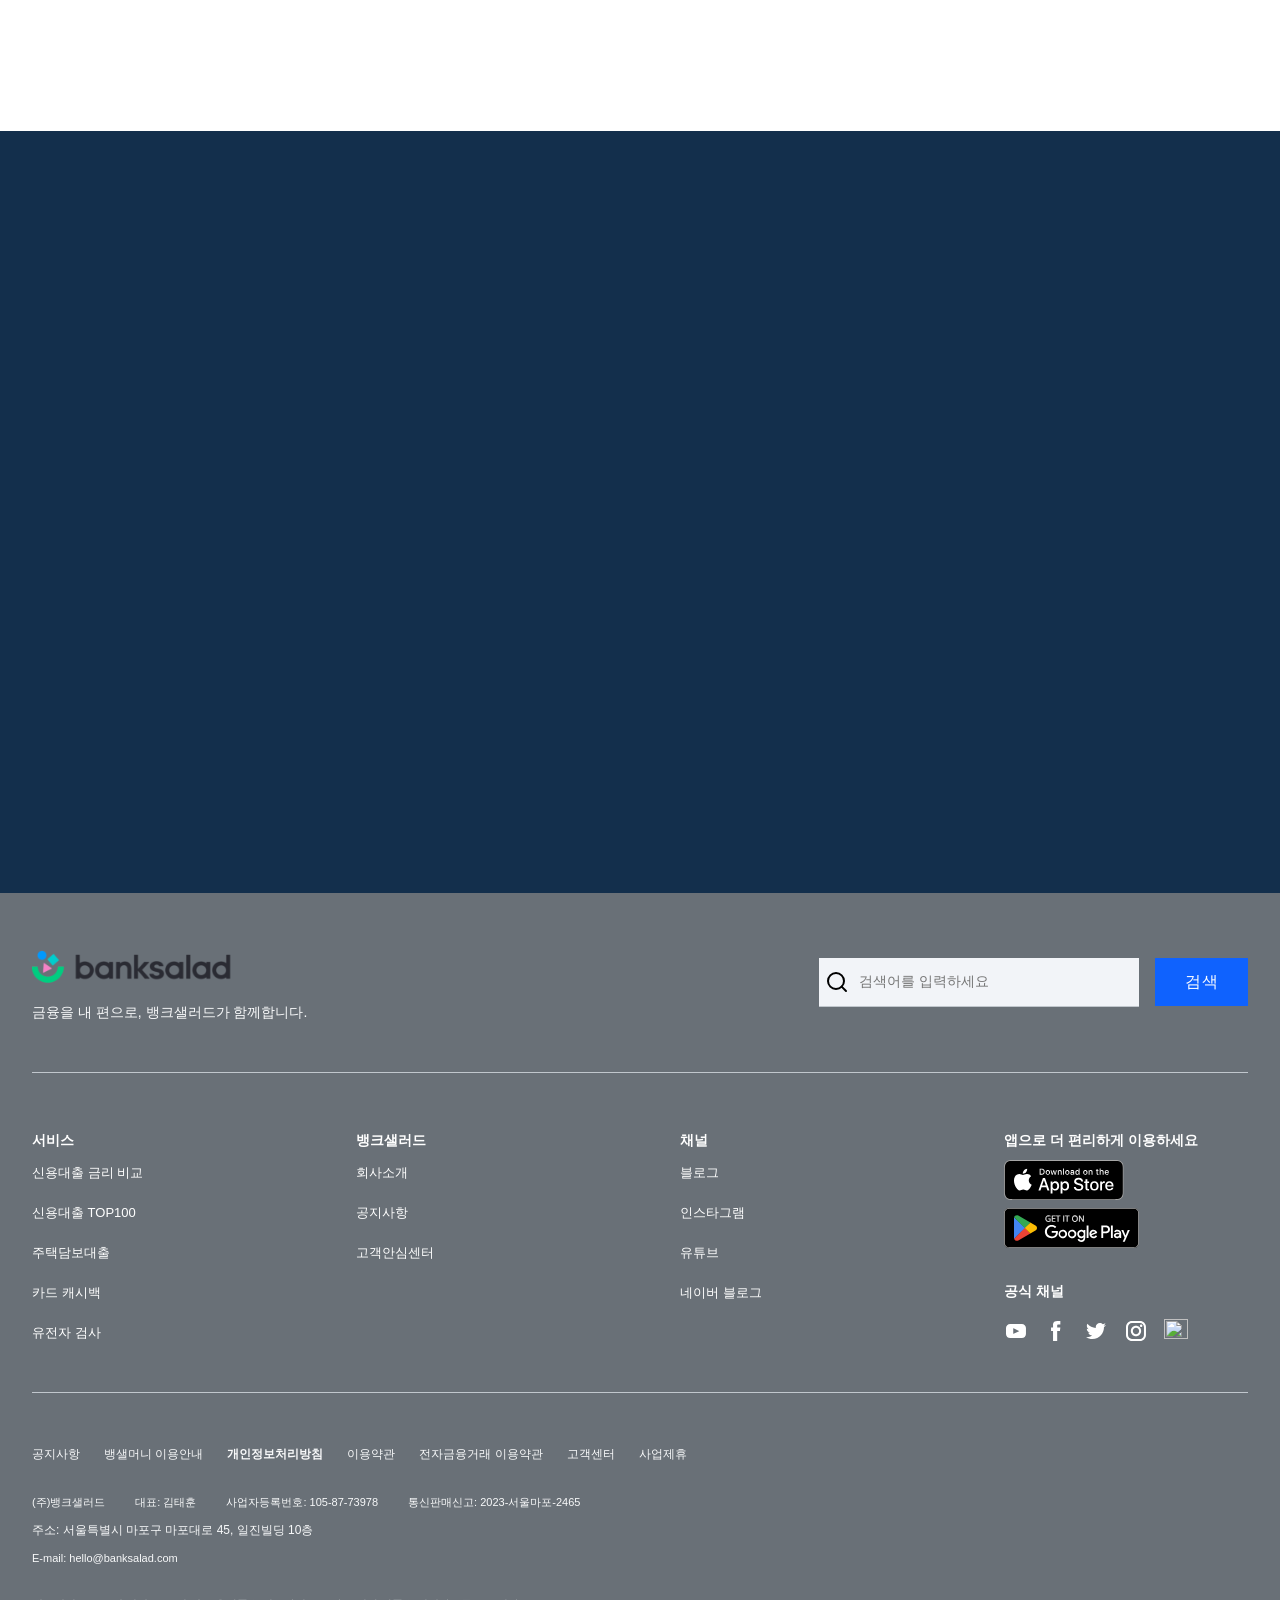
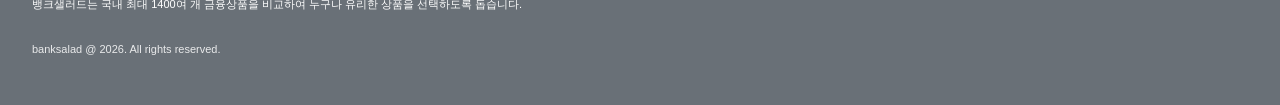
==== commit 5c0e307f: "수정햇닷!" ====
--- a/index.html
+++ b/index.html
@@ -33,7 +33,7 @@
   <link rel="stylesheet" as="style" crossorigin
     href="https://cdn.jsdelivr.net/gh/orioncactus/pretendard@v1.3.9/dist/web/variable/pretendardvariable-dynamic-subset.min.css" />
   
-  <link rel="stylesheet" href="./style.css" />
+  <link rel="stylesheet" href="./css/style.css" />
 </head>
 
 <body>
@@ -49,7 +49,7 @@
       <!-- 로고 -->
       <a class="logo" href="/" aria-label="뱅크샐러드 홈">
         <!-- assets/icons/logo-symbol.svg (24×24) -->
-        <img class="logo__symbol" src="assets/images/logo.svg" alt="뱅크샐러드로고" width="24" height="24" />
+        <img class="logo__symbol" src="assets/images/logo.svg" alt="뱅크샐러드로고" width="48" height="48" />
         <!-- assets/icons/logo-wordmark.svg (153×26) -->
       </a>
 
@@ -214,8 +214,6 @@
           <!-- assets/images/mydata-badge-02.png (180×202) -->
           <img class="mydata__img mydata__img--badge-b" src="assets/images/data2.svg" alt="" width="180"
             height="202" loading="lazy" />
-             <img class="mydata__img mydata__img--badge-b" src="assets/images/data4.svg" alt="" width="1400"
-            height="202" loading="lazy" />
         </div>
 
       </div>
@@ -231,31 +229,23 @@
         <!-- 캐릭터 카드 : 데스크톱에서 겹쳐 배치, 모바일에서 가로 스크롤 -->
         <ul class="dna__cards">
           <li class="dna-card dna-card--1">
-            <img src="assets/images/dna-card-01.png" alt="" width="368" height="469" loading="lazy" />
+            <img src="assets/images/dna3.svg" alt="" width="368" height="469" loading="lazy" />
             <div class="dna-card__label">
-              <span class="dna-card__gene">비만</span>
-              <strong class="dna-card__result">모태마름</strong>
             </div>
           </li>
           <li class="dna-card dna-card--2">
-            <img src="assets/images/dna-card-02.png" alt="" width="349" height="451" loading="lazy" />
+            <img src="assets/images/dna1.svg" alt="" width="349" height="451" loading="lazy" />
             <div class="dna-card__label">
-              <span class="dna-card__gene">알코올 대사</span>
-              <strong class="dna-card__result">타고난 술고래</strong>
             </div>
           </li>
           <li class="dna-card dna-card--3">
-            <img src="assets/images/dna-card-03.png" alt="" width="394" height="488" loading="lazy" />
+            <img src="assets/images/dna2.svg" alt="" width="394" height="488" loading="lazy" />
             <div class="dna-card__label">
-              <span class="dna-card__gene">칼슘 농도</span>
-              <strong class="dna-card__result">비브라늄 뼈</strong>
             </div>
           </li>
           <li class="dna-card dna-card--4">
-            <img src="assets/images/dna-card-04.png" alt="" width="272" height="396" loading="lazy" />
+            <img src="assets/images/dna4.svg" alt="" width="272" height="396" loading="lazy" />
             <div class="dna-card__label">
-              <span class="dna-card__gene">남성형 탈모</span>
-              <strong class="dna-card__result">울창한 숲</strong>
             </div>
           </li>
         </ul>
@@ -281,28 +271,28 @@
         <ul class="feature-list">
           <li class="feature js-reveal">
             <div class="feature__icon">
-              <img src="assets/images/feature-01.png" alt="" width="300" height="300" loading="lazy" />
+              <img src="assets/images/iconA1.svg" alt="" width="300" height="300" loading="lazy" />
             </div>
             <h3 class="feature__title">빠르고 정확한 비교</h3>
             <p class="feature__desc">한 번의 정보 입력으로 여러 금융상품을 쉽고 빠르게 비교해요.</p>
           </li>
           <li class="feature js-reveal">
             <div class="feature__icon">
-              <img src="assets/images/feature-02.png" alt="" width="300" height="300" loading="lazy" />
+              <img src="assets/images/iconA2.svg" alt="" width="300" height="300" loading="lazy" />
             </div>
             <h3 class="feature__title">투명한 데이터</h3>
             <p class="feature__desc">금융사 제휴로 검증된 정확한 정보</p>
           </li>
           <li class="feature js-reveal">
             <div class="feature__icon">
-              <img src="assets/images/feature-03.png" alt="" width="300" height="300" loading="lazy" />
+              <img src="assets/images/iconA3.svg" alt="" width="300" height="300" loading="lazy" />
             </div>
             <h3 class="feature__title">맞춤형 분석</h3>
             <p class="feature__desc">내 상황과 목표에 딱 맞는 상품 제안</p>
           </li>
           <li class="feature js-reveal">
             <div class="feature__icon">
-              <img src="assets/images/feature-04.png" alt="" width="300" height="300" loading="lazy" />
+              <img src="assets/images/iconA4.svg" alt="" width="300" height="300" loading="lazy" />
             </div>
             <h3 class="feature__title">금융 알림</h3>
             <p class="feature__desc">나를 위한 금융 혜택을 한눈에</p>
@@ -320,37 +310,37 @@
         <ul class="service-grid">
           <li class="service-card js-reveal">
             <a href="#credit-care">
-              <img src="assets/images/service-01.png" alt="" width="150" height="150" loading="lazy" />
+              <img src="assets/images/iconB1.svg" alt="" width="150" height="150" loading="lazy" />
               <span class="service-card__title">신용 관리</span>
             </a>
           </li>
           <li class="service-card js-reveal">
             <a href="#loan-compare">
-              <img src="assets/images/service-02.png" alt="" width="150" height="150" loading="lazy" />
+              <img src="assets/images/iconB2.svg" alt="" width="150" height="150" loading="lazy" />
               <span class="service-card__title">대출 비교</span>
             </a>
           </li>
           <li class="service-card js-reveal">
             <a href="#saving-compare">
-              <img src="assets/images/service-03.png" alt="" width="150" height="150" loading="lazy" />
+              <img src="assets/images/iconB3.svg" alt="" width="150" height="150" loading="lazy" />
               <span class="service-card__title">예/적금 비교</span>
             </a>
           </li>
           <li class="service-card js-reveal">
             <a href="#card-compare">
-              <img src="assets/images/service-04.png" alt="" width="150" height="150" loading="lazy" />
+              <img src="assets/images/iconB4.svg" alt="" width="150" height="150" loading="lazy" />
               <span class="service-card__title">카드 비교</span>
             </a>
           </li>
           <li class="service-card js-reveal">
             <a href="#insurance">
-              <img src="assets/images/service-05.png" alt="" width="150" height="150" loading="lazy" />
+              <img src="assets/images/iconB5.svg" alt="" width="150" height="150" loading="lazy" />
               <span class="service-card__title">보험 및 건강</span>
             </a>
           </li>
           <li class="service-card js-reveal">
             <a href="#recommend">
-              <img src="assets/images/service-06.png" alt="" width="150" height="150" loading="lazy" />
+              <img src="assets/images/iconB6.svg" alt="" width="150" height="150" loading="lazy" />
               <span class="service-card__title">맞춤형 추천</span>
             </a>
           </li>
@@ -369,8 +359,8 @@
       <!-- 상단 : 로고 + 검색 -->
       <div class="footer__top">
         <div class="footer__brand">
-          <!-- assets/images/logo-footer.png (200×50) -->
-          <img class="footer__logo" src="assets/images/logo-footer.png" alt="뱅크샐러드" width="200" height="50"
+          <!-- assets/images/logo2.svg (200×50) -->
+          <img class="footer__logo" src="assets/images/logo2.svg" alt="뱅크샐러드" width="200" height="50"
             loading="lazy" />
           <p class="footer__slogan">금융을 내 편으로, 뱅크샐러드가 함께합니다.</p>
         </div>
@@ -378,8 +368,8 @@
         <form class="footer__search" role="search" action="/search" method="get">
           <label class="sr-only" for="footer-search-input">사이트 내 검색</label>
           <div class="footer__search-field">
-            <!-- assets/icons/search.svg (24×24) -->
-            <img src="assets/icons/search.svg" alt="" width="24" height="24" />
+            <!-- assets/images/search2.svg (24×24) -->
+            <img src="assets/images/search2.svg" alt="" width="24" height="24" />
             <input id="footer-search-input" name="q" type="search" placeholder="검색어를 입력하세요" />
           </div>
           <button class="btn btn--search" type="submit">검색</button>
@@ -423,26 +413,26 @@
         <div class="footer__col" id="app-download">
           <h2 class="footer__col-title">앱으로 더 편리하게 이용하세요</h2>
           <div class="footer__app-links">
-            <!-- assets/images/badge-appstore.svg (120×40) -->
-            <a href="#appstore"><img src="assets/images/badge-appstore.svg" alt="App Store에서 다운로드" width="120"
+            <!-- assets/images/applestore.svg (120×40) -->
+            <a href="#appstore"><img src="assets/images/applestore.svg" alt="App Store에서 다운로드" width="120"
                 height="40" loading="lazy" /></a>
             <!-- assets/images/badge-googleplay.svg (135×40) -->
-            <a href="#googleplay"><img src="assets/images/badge-googleplay.svg" alt="Google Play에서 다운로드" width="135"
+            <a href="#googleplay"><img src="assets/images/googleplay.svg" alt="Google Play에서 다운로드" width="135"
                 height="40" loading="lazy" /></a>
           </div>
 
           <h2 class="footer__col-title footer__col-title--sns">공식 채널</h2>
           <ul class="footer__sns">
             <!-- assets/icons/sns-*.svg (각 24×24) -->
-            <li><a href="#youtube" aria-label="유튜브"><img src="assets/icons/sns-youtube.svg" alt="" width="24"
+            <li><a href="#youtube" aria-label="유튜브"><img src="assets/images/youtube.svg" alt="" width="24"
                   height="24" /></a></li>
-            <li><a href="#facebook" aria-label="페이스북"><img src="assets/icons/sns-facebook.svg" alt="" width="24"
+            <li><a href="#facebook" aria-label="페이스북"><img src="assets/images/facebook.svg" alt="" width="24"
                   height="24" /></a></li>
-            <li><a href="#twitter" aria-label="트위터"><img src="assets/icons/sns-twitter.svg" alt="" width="24"
+            <li><a href="#twitter" aria-label="트위터"><img src="assets/images/twitter.svg" alt="" width="24"
                   height="24" /></a></li>
-            <li><a href="#instagram" aria-label="인스타그램"><img src="assets/icons/sns-instagram.svg" alt="" width="24"
+            <li><a href="#instagram" aria-label="인스타그램"><img src="assets/images/instagram.svg" alt="" width="24"
                   height="24" /></a></li>
-            <li><a href="#linkedin" aria-label="링크드인"><img src="assets/icons/sns-linkedin.svg" alt="" width="24"
+            <li><a href="#linkedin" aria-label="링크드인"><img src="assets/images/li" alt="" width="24"
                   height="24" /></a></li>
           </ul>
         </div>
@@ -480,7 +470,7 @@
     </div>
   </footer>
 
-  <script src="script.js" defer></script>
+  <script src="./js/script.js" defer></script>
 </body>
 
 </html>
--- a/css/style.css
+++ b/css/style.css
@@ -0,0 +1,1009 @@
+@charset "utf-8";
+
+/* ==========================================================================
+   뱅크샐러드 랜딩 페이지 스타일
+   Figma: 김지현_뱅크샐러드 / node 613-648 "main_page" (1920px 기준)
+
+   목차
+     01. 디자인 토큰 (변수)
+     02. 리셋 & 베이스
+     03. 공통 레이아웃 유틸
+     04. 버튼 컴포넌트
+     05. Header / GNB
+     06. Hero
+     07. Stats
+     08. Account Book
+     09. Mydata
+     10. DNA Test
+     11. Features
+     12. Services
+     13. Footer
+     14. 모션 (스크롤 리빌)
+     15. 반응형 (1600 / 1280 / 1024 / 768 / 480)
+   ========================================================================== */
+
+
+/* ==========================================================================
+   01. 디자인 토큰
+   ========================================================================== */
+:root {
+  /* ---- Color : Brand -------------------------------------------------- */
+  --c-mint:         #00cdba; /* 주요 CTA 버튼 */
+  --c-teal:         #00bba7; /* 마이데이터 섹션 배경 */
+  --c-teal-40:      #14b8a6; /* 지표 숫자 */
+  --c-mint-light:   #b9f8cf; /* 마이데이터 본문 */
+  --c-green:        #49c295; /* 회원가입 버튼 */
+  --c-forest:       #1a4d3b; /* 로그인 버튼 보더 */
+  --c-ink:          #0a261d; /* 헤더 텍스트 */
+
+  /* ---- Color : Neutral ------------------------------------------------ */
+  --c-gray-900:     #212529;
+  --c-gray-700:     #4a5565; /* 앱 카드 타이틀 */
+  --c-gray-600:     #666666;
+  --c-gray-400:     #999999;
+  --c-gray-100:     #f8f9fa;
+  --c-cool-10:      #f2f4f8;
+  --c-cool-30:      #c1c7cd;
+  --c-cool-60:      #697077; /* 푸터 배경 */
+  --c-white:        #ffffff;
+
+  /* ---- Color : Dark --------------------------------------------------- */
+  --c-navy:         #132f4c; /* 서비스 그리드 배경 */
+  --c-navy-deep:    #0a1929; /* 유전자 검사 섹션 배경 (원본 다크 톤) */
+  --c-ink-900:      #101828; /* 마이데이터 버튼 */
+  --c-blue:         #0f62fe; /* 푸터 검색 버튼 */
+
+  /* ---- Typography ----------------------------------------------------- */
+  --font-base: "Pretendard Variable", Pretendard, -apple-system,
+               BlinkMacSystemFont, "Apple SD Gothic Neo", "Malgun Gothic",
+               "맑은 고딕", sans-serif;
+
+  /* 뷰포트에 따라 유동적으로 줄어드는 타입 스케일 (min / 유동 / max) */
+  --fz-hero:        clamp(2.25rem, 3.75vw, 4.5rem);   /* 72px */
+  --fz-hero-desc:   clamp(1rem,   1.46vw, 1.75rem);   /* 28px */
+  --fz-display:     clamp(2rem,   3.39vw, 4.0625rem); /* 65px */
+  --fz-h2:          clamp(1.5rem, 2.5vw,  3rem);      /* 48px */
+  --fz-h3:          clamp(1.375rem, 2.08vw, 2.5rem);  /* 40px */
+  --fz-stat:        clamp(2rem,   2.92vw, 3.5rem);    /* 56px */
+  --fz-card-title:  clamp(1.125rem, 1.46vw, 1.75rem); /* 28px */
+  --fz-lead:        clamp(1rem,   1.61vw, 1.9375rem); /* 31px */
+  --fz-body:        clamp(0.9375rem, 1.04vw, 1.25rem);/* 20px */
+  --fz-sm:          0.875rem;
+  --fz-xs:          0.75rem;
+
+  /* ---- Layout --------------------------------------------------------- */
+  --container-max:  1760px; /* 1920 - (80 × 2) */
+  --gutter:         80px;
+  --header-h:       107px;
+
+  /* ---- Effect --------------------------------------------------------- */
+  --shadow-card:    0 4px 4px rgba(0, 0, 0, .25);
+  --shadow-glass:   inset 0 4px 10px rgba(0, 0, 0, .25);
+  --radius-pill:    50px;
+  --radius-card:    20px;
+  --ease:           cubic-bezier(.22, .61, .36, 1);
+}
+
+
+/* ==========================================================================
+   02. 리셋 & 베이스
+   ========================================================================== */
+*,
+*::before,
+*::after { box-sizing: border-box; }
+
+html { scroll-behavior: smooth; }
+
+body,
+h1, h2, h3, h4, p, ul, ol, li, figure, blockquote, dl, dd {
+  margin: 0;
+  padding: 0;
+}
+
+ul, ol { list-style: none; }
+
+body {
+  font-family: var(--font-base);
+  color: var(--c-gray-900);
+  line-height: 1.5;
+  background: var(--c-white);
+  -webkit-font-smoothing: antialiased;
+  word-break: keep-all; /* 한글 단어 단위 줄바꿈 */
+}
+
+img { max-width: 100%; height: auto; display: block; }
+
+a { color: inherit; text-decoration: none; }
+
+button { font: inherit; color: inherit; background: none; border: 0; cursor: pointer; }
+
+address { font-style: normal; }
+
+/* 키보드 포커스는 항상 보이게 */
+:focus-visible {
+  outline: 3px solid var(--c-mint);
+  outline-offset: 3px;
+}
+
+/* 스크린리더 전용 텍스트 */
+.sr-only {
+  position: absolute;
+  width: 1px; height: 1px;
+  padding: 0; margin: -1px;
+  overflow: hidden;
+  clip: rect(0 0 0 0);
+  white-space: nowrap;
+  border: 0;
+}
+
+/* 본문 바로가기 링크 */
+.skip-link {
+  position: absolute;
+  left: 50%;
+  top: -100px;
+  transform: translateX(-50%);
+  z-index: 999;
+  padding: 12px 24px;
+  background: var(--c-ink);
+  color: var(--c-white);
+  border-radius: 0 0 8px 8px;
+  transition: top .2s var(--ease);
+}
+.skip-link:focus { top: 0; }
+
+
+/* ==========================================================================
+   03. 공통 레이아웃 유틸
+   ========================================================================== */
+.container {
+  width: 100%;
+  max-width: var(--container-max);
+  margin-inline: auto;
+  padding-inline: var(--gutter);
+}
+
+/* 섹션 공통 헤드 (아이브로우 + 타이틀) */
+.section-head { text-align: center; }
+
+.section-head__eyebrow {
+  font-size: var(--fz-body);
+  letter-spacing: -.57px;
+  color: var(--c-gray-900);
+  margin-bottom: 18px;
+}
+
+.section-head__title {
+  font-size: var(--fz-h2);
+  font-weight: 700;
+  letter-spacing: -.57px;
+  line-height: 1.3;
+}
+.section-head__title strong { font-weight: 800; }
+
+/* 섹션 하단 CTA 정렬 */
+.section-cta {
+  display: flex;
+  justify-content: center;
+  margin-top: 80px;
+}
+
+
+/* ==========================================================================
+   04. 버튼 컴포넌트
+   ========================================================================== */
+.btn {
+  display: inline-flex;
+  align-items: center;
+  justify-content: center;
+  text-align: center;
+  white-space: nowrap;
+  transition: background-color .2s var(--ease),
+              color .2s var(--ease),
+              transform .2s var(--ease),
+              box-shadow .2s var(--ease);
+}
+.btn:active { transform: translateY(1px); }
+
+/* 헤더 : 로그인 (아웃라인) */
+.btn--outline {
+  height: 48px;
+  padding-inline: 28px;
+  border: 2px solid var(--c-forest);
+  color: var(--c-ink);
+  font-size: var(--fz-sm);
+  font-weight: 600;
+  letter-spacing: .5px;
+}
+.btn--outline:hover { background: var(--c-forest); color: var(--c-white); }
+
+/* 헤더 : 회원가입 (솔리드) */
+.btn--primary {
+  height: 48px;
+  padding-inline: 28px;
+  background: var(--c-green);
+  color: var(--c-white);
+  font-size: var(--fz-sm);
+  font-weight: 600;
+  letter-spacing: .5px;
+}
+.btn--primary:hover { background: #3aab81; }
+
+/* 섹션 CTA : 민트 알약형 */
+.btn--pill {
+  padding: 24px 64px;
+  border-radius: var(--radius-pill);
+  background: var(--c-mint);
+  color: var(--c-white);
+  font-size: var(--fz-card-title);
+  font-weight: 600;
+  letter-spacing: -.07px;
+  box-shadow: var(--shadow-card);
+}
+.btn--pill:hover { background: #00b6a5; box-shadow: 0 8px 18px rgba(0, 0, 0, .28); }
+
+/* 마이데이터 CTA : 다크 알약형 */
+.btn--dark {
+  padding: 19px 56px;
+  border-radius: 70px;
+  background: var(--c-ink-900);
+  color: var(--c-white);
+  font-size: 1.125rem;
+  font-weight: 600;
+  letter-spacing: -.57px;
+  box-shadow: var(--shadow-card);
+}
+.btn--dark:hover { background: #1d2939; }
+
+/* 푸터 검색 버튼 */
+.btn--search {
+  height: 48px;
+  padding-inline: 28px;
+  background: var(--c-blue);
+  border: 2px solid var(--c-blue);
+  color: var(--c-white);
+  font-size: 1rem;
+  font-weight: 500;
+  letter-spacing: .5px;
+}
+.btn--search:hover { background: #0353e9; border-color: #0353e9; }
+
+
+/* ==========================================================================
+   05. Header / GNB
+   ========================================================================== */
+.header {
+  position: sticky;
+  top: 0;
+  z-index: 100;
+  background: var(--c-white);
+  transition: box-shadow .25s var(--ease);
+}
+/* JS가 스크롤 시 부여 → 헤더 하단 그림자 */
+.header.is-scrolled { box-shadow: 0 2px 12px rgba(0, 0, 0, .08); }
+
+.header__inner {
+  display: flex;
+  align-items: center;
+  gap: 24px;
+  min-height: var(--header-h);
+  max-width: var(--container-max);
+  margin-inline: auto;
+  padding: 16px var(--gutter);
+}
+
+.logo {
+  display: flex;
+  align-items: center;
+  gap: 4px;
+  flex: 1 0 0;
+  min-width: 0;
+}
+.logo__symbol { width: 200px; height: 24px; }
+.logo__wordmark { width: 153px; height: 26px; object-fit: contain; }
+
+/* --- GNB --- */
+.gnb__list { display: flex; align-items: center; gap: 215px; }
+
+.gnb__link {
+  display: block;
+  padding: 12px 8px;
+  font-size: 1rem;
+  font-weight: 500;
+  color: var(--c-ink);
+  position: relative;
+}
+/* 밑줄 인터랙션 */
+.gnb__link::after {
+  content: "";
+  position: absolute;
+  left: 8px; right: 8px; bottom: 6px;
+  height: 2px;
+  background: var(--c-mint);
+  transform: scaleX(0);
+  transform-origin: left;
+  transition: transform .25s var(--ease);
+}
+.gnb__link:hover::after,
+.gnb__link:focus-visible::after { transform: scaleX(1); }
+
+/* --- 유틸 --- */
+.header__utils {
+  display: flex;
+  align-items: center;
+  justify-content: flex-end;
+  gap: 16px;
+  flex: 1 0 0;
+  min-width: 0;
+}
+
+.icon-btn {
+  display: inline-flex;
+  align-items: center;
+  justify-content: center;
+  width: 24px; height: 24px;
+  transition: opacity .2s var(--ease);
+}
+.icon-btn:hover { opacity: .6; }
+.icon-btn + .icon-btn { margin-left: 8px; }
+
+/* 모바일 햄버거 (기본 숨김) */
+.gnb-toggle {
+  display: none;
+  flex-direction: column;
+  justify-content: center;
+  gap: 5px;
+  width: 40px; height: 40px;
+}
+.gnb-toggle span {
+  display: block;
+  width: 22px; height: 2px;
+  margin-inline: auto;
+  background: var(--c-ink);
+  transition: transform .25s var(--ease), opacity .2s var(--ease);
+}
+.gnb-toggle[aria-expanded="true"] span:nth-child(1) { transform: translateY(7px) rotate(45deg); }
+.gnb-toggle[aria-expanded="true"] span:nth-child(2) { opacity: 0; }
+.gnb-toggle[aria-expanded="true"] span:nth-child(3) { transform: translateY(-7px) rotate(-45deg); }
+
+
+/* ==========================================================================
+   06. Hero
+   배경 이미지 : assets/images/hero-bg.jpg
+   ========================================================================== */
+.hero {
+  position: relative;
+  display: grid;
+  place-items: center;
+  min-height: clamp(480px, 62.5vw, 1200px);
+  background: #1a2b3c url("assets/images/hero-bg.jpg") center / cover no-repeat;
+  overflow: hidden;
+}
+
+/* 원본 딤 : 검정 30% */
+.hero__dim {
+  position: absolute;
+  inset: 0;
+  background: rgba(0, 0, 0, .3);
+}
+
+.hero__copy {
+  position: relative;
+  z-index: 1;
+  padding: 10px 24px;
+  text-align: center;
+  color: var(--c-white);
+}
+
+.hero__title {
+  font-size: var(--fz-hero);
+  font-weight: 700;
+  line-height: 1.2;
+  letter-spacing: -1.44px;
+  text-shadow: 0 2px 10px rgba(0, 0, 0, .2);
+}
+
+.hero__desc {
+  margin-top: 20px;
+  font-size: var(--fz-hero-desc);
+  font-weight: 400;
+  line-height: 1.4;
+  letter-spacing: -.56px;
+}
+
+
+/* ==========================================================================
+   07. Stats
+   ========================================================================== */
+.stats { padding: 66px var(--gutter); }
+
+.stats__list {
+  display: flex;
+  justify-content: center;
+  align-items: center;
+  gap: 100px;
+  flex-wrap: wrap;
+}
+
+.stats__item {
+  width: 300px;
+  text-align: center;
+  letter-spacing: -.57px;
+}
+
+.stats__label {
+  font-size: var(--fz-body);
+  font-weight: 500;
+  color: var(--c-gray-400);
+}
+
+.stats__value {
+  margin-top: 8px;
+  font-size: var(--fz-stat);
+  font-weight: 700;
+  line-height: 1.4;
+  color: var(--c-teal-40);
+  font-variant-numeric: tabular-nums; /* 카운트업 시 폭 흔들림 방지 */
+}
+
+
+/* ==========================================================================
+   08. Account Book
+   ========================================================================== */
+.account-book { padding-block: 184px 190px; }
+
+/* 앱 목업 리스트 */
+.app-list {
+  display: grid;
+  grid-template-columns: repeat(4, minmax(0, 280px));
+  justify-content: space-between;
+  gap: 40px;
+  margin-top: 90px;
+}
+
+.app-card { display: flex; flex-direction: column; gap: 40px; }
+
+.app-card__thumb {
+  overflow: hidden;
+  /* box-shadow: var(--shadow-card); */
+  transition: transform .3s var(--ease), box-shadow .3s var(--ease);
+}
+.app-card:hover .app-card__thumb {
+  transform: translateY(-10px);
+  box-shadow: 0 14px 28px rgba(0, 0, 0, .18);
+}
+.app-card__thumb img { width: 100%; }
+
+.app-card__txt {
+  display: flex;
+  align-items: flex-start;
+  gap: 11px;
+  padding-left: 32px;
+  letter-spacing: -.57px;
+}
+
+.app-card__num {
+  flex: none;
+  font-size: var(--fz-body);
+  font-weight: 600;
+  line-height: 1.3;
+  color: var(--c-gray-600);
+}
+
+.app-card__title {
+  font-size: var(--fz-card-title);
+  font-weight: 700;
+  line-height: 1.4;
+  color: var(--c-gray-700);
+}
+
+
+/* ==========================================================================
+   09. Mydata
+   ========================================================================== */
+.mydata {
+  background: var(--c-teal);
+  padding-block: 102px;
+  overflow: hidden;
+}
+
+.mydata__inner {
+  display: grid;
+  grid-template-columns: minmax(0, 740px) minmax(0, 1fr);
+  align-items: center;
+  gap: 60px;
+}
+
+.mydata__copy { color: var(--c-white); }
+
+.mydata__eyebrow {
+  font-size: 1.5625rem; /* 25px */
+  font-weight: 300;
+  letter-spacing: -.57px;
+}
+
+.mydata__title {
+  margin-top: 12px;
+  font-size: var(--fz-display);
+  font-weight: 700;
+  line-height: 1.2;
+  letter-spacing: -.57px;
+}
+.mydata__title strong { font-weight: 800; }
+
+.mydata__desc {
+  margin-top: 24px;
+  font-size: var(--fz-lead);
+  line-height: 1.7;
+  letter-spacing: -.57px;
+  color: var(--c-mint-light);
+}
+
+.mydata__copy .btn--dark { margin-top: 80px; }
+
+/* 이미지 콜라주 */
+.mydata__visual {
+  position: relative;
+  aspect-ratio: 1023 / 714;
+}
+.mydata__img { position: absolute; }
+
+.mydata__img--main {
+  left: 12%; top: 6%;
+  width: 92%;
+  border-radius: 24px;
+}
+.mydata__img--badge-a {
+  left: 55%; top: 0;
+  width: 17.6%;
+}
+.mydata__img--badge-b {
+  left: 10%; bottom: 0;
+  width: 17.6%;
+}
+
+
+/* ==========================================================================
+   10. DNA Test
+   ========================================================================== */
+.dna {
+  background: var(--c-navy-deep);
+  padding-block: 150px;
+  color: var(--c-white);
+  overflow: hidden;
+}
+
+.dna__inner {
+  display: grid;
+  grid-template-columns: minmax(0, 1fr) minmax(0, 553px);
+  align-items: center;
+  gap: 60px;
+}
+
+/* 캐릭터 카드 : 겹쳐 배치 */
+.dna__cards {
+  position: relative;
+  display: grid;
+  grid-template-columns: repeat(3, 1fr);
+  align-items: end;
+  gap: 12px;
+}
+
+.dna-card { position: relative; }
+.dna-card img { width: 100%; }
+
+/* 원본의 계단식 배치를 오프셋으로 재현 */
+.dna-card--1 { transform: translateY(-40px); }
+.dna-card--2 { transform: translateY(30px); }
+.dna-card--3 { transform: translateY(-10px); }
+.dna-card--4 { display: none; } /* 데스크톱: 4번째 카드는 원본상 겹침이 심해 숨김 */
+
+.dna-card__label {
+  position: absolute;
+  left: 50%;
+  bottom: 8%;
+  transform: translateX(-50%);
+  width: max-content;
+  text-align: center;
+}
+.dna-card__gene {
+  display: block;
+  font-size: 1rem;
+  font-weight: 500;
+  opacity: .75;
+}
+.dna-card__result {
+  display: block;
+  margin-top: 6px;
+  font-size: 1.375rem;
+  font-weight: 700;
+}
+
+.dna__title {
+  font-size: var(--fz-h2);
+  font-weight: 700;
+  line-height: 1.3;
+  letter-spacing: -.57px;
+  color: #fffbfb;
+}
+
+.dna__desc {
+  margin-top: 24px;
+  font-size: var(--fz-body);
+  line-height: 1.7;
+  letter-spacing: -.57px;
+  color: #fbfbfb;
+}
+
+.dna__copy .btn--pill { margin-top: 56px; }
+
+
+/* ==========================================================================
+   11. Features
+   ========================================================================== */
+.features { padding-block: 138px; }
+
+.feature-list {
+  display: grid;
+  grid-template-columns: repeat(4, minmax(0, 1fr));
+  gap: 90px;
+}
+
+.feature { text-align: center; }
+
+.feature__icon {
+  width: min(300px, 100%);
+  margin-inline: auto;
+  transition: transform .35s var(--ease);
+}
+.feature:hover .feature__icon { transform: translateY(-8px) scale(1.03); }
+
+.feature__title {
+  margin-top: 50px;
+  font-size: var(--fz-h3);
+  font-weight: 600;
+  color: var(--c-gray-900);
+}
+
+.feature__desc {
+  margin-top: 18px;
+  font-size: 1.125rem;
+  line-height: 1.5;
+  color: var(--c-gray-900);
+}
+
+
+/* ==========================================================================
+   12. Services (글래스 카드)
+   ========================================================================== */
+.services {
+  background: var(--c-navy);
+  padding-block: 150px;
+}
+
+.service-grid {
+  display: grid;
+  grid-template-columns: repeat(3, minmax(0, 1fr));
+  gap: 62px 25px;
+}
+
+.service-card {
+  border-radius: var(--radius-card);
+  /* 원본 "유리" 이펙트 : 반투명 + 블러 + 이너 섀도 */
+  background: rgba(255, 255, 255, .06);
+  backdrop-filter: blur(18px);
+  -webkit-backdrop-filter: blur(18px);
+  box-shadow: var(--shadow-glass);
+  transition: background-color .25s var(--ease), transform .25s var(--ease);
+}
+.service-card:hover { background: rgba(255, 255, 255, .12); transform: translateY(-6px); }
+
+.service-card a {
+  display: flex;
+  flex-direction: column;
+  align-items: center;
+  gap: 12px;
+  padding: 20px;
+  height: 100%;
+}
+
+.service-card img { width: 150px; height: 150px; object-fit: cover; }
+
+.service-card__title {
+  padding: 10px;
+  font-size: var(--fz-card-title);
+  font-weight: 500;
+  color: var(--c-white);
+}
+
+
+/* ==========================================================================
+   13. Footer
+   ========================================================================== */
+.footer {
+  background: var(--c-cool-60);
+  color: var(--c-white);
+  padding-block: 48px;
+}
+.footer .container { display: flex; flex-direction: column; gap: 48px; }
+
+/* --- 상단 --- */
+.footer__top {
+  display: flex;
+  align-items: center;
+  justify-content: space-between;
+  gap: 48px;
+  flex-wrap: wrap;
+}
+.footer__logo { width: 200px; object-fit: contain; }
+.footer__slogan {
+  margin-top: 10px;
+  font-size: var(--fz-sm);
+  line-height: 1.6;
+  color: var(--c-gray-100);
+}
+
+.footer__search { display: flex; align-items: center; gap: 16px; }
+
+.footer__search-field {
+  display: flex;
+  align-items: center;
+  gap: 8px;
+  width: 320px;
+  padding: 12px 6px;
+  background: var(--c-cool-10);
+  border-bottom: 1px solid var(--c-cool-30);
+}
+.footer__search-field input {
+  flex: 1;
+  min-width: 0;
+  border: 0;
+  background: transparent;
+  font: inherit;
+  font-size: var(--fz-sm);
+  color: var(--c-gray-900);
+}
+.footer__search-field input:focus { outline: none; }
+.footer__search-field:focus-within { border-bottom-color: var(--c-blue); }
+
+.footer__divider {
+  height: 1px;
+  margin: 0;
+  border: 0;
+  background: var(--c-cool-30);
+}
+
+/* --- 중단 : 사이트맵 --- */
+.footer__middle {
+  display: grid;
+  grid-template-columns: repeat(4, minmax(0, 1fr));
+  gap: 80px;
+}
+
+.footer__col-title {
+  padding-block: 12px;
+  font-size: var(--fz-sm);
+  font-weight: 700;
+  line-height: 1.1;
+}
+.footer__col-title--sns { margin-top: 24px; }
+
+.footer__links { display: flex; flex-direction: column; gap: 16px; }
+.footer__links a {
+  font-size: 0.8125rem; /* 13px */
+  transition: opacity .2s var(--ease);
+}
+.footer__links a:hover { opacity: .7; text-decoration: underline; }
+
+.footer__app-links { display: flex; gap: 8px; flex-wrap: wrap; }
+.footer__app-links img { height: 40px; width: auto; }
+
+.footer__sns { display: flex; align-items: center; gap: 16px; margin-top: 8px; }
+.footer__sns a { display: block; transition: opacity .2s var(--ease); }
+.footer__sns a:hover { opacity: .7; }
+
+/* --- 하단 --- */
+.footer__bottom { display: flex; flex-direction: column; gap: 30px; }
+
+.footer__policy { display: flex; flex-wrap: wrap; gap: 24px; }
+.footer__policy a {
+  font-size: var(--fz-xs);
+  line-height: 1.4;
+  color: var(--c-gray-100);
+}
+.footer__policy a:hover { text-decoration: underline; }
+
+.footer__company {
+  display: flex;
+  flex-wrap: wrap;
+  gap: 12px 30px;
+  font-size: 0.6875rem; /* 11px */
+  line-height: 1.4;
+  color: var(--c-gray-100);
+}
+.footer__company-row { flex-basis: 100%; font-size: var(--fz-xs); }
+.footer__company a:hover { text-decoration: underline; }
+
+.footer__note,
+.footer__copyright {
+  font-size: 0.6875rem;
+  line-height: 1.4;
+}
+.footer__copyright { opacity: .85; }
+
+
+/* ==========================================================================
+   14. 모션 : 스크롤 리빌
+   JS가 뷰포트 진입 시 .is-visible 부여
+   ========================================================================== */
+.js-reveal {
+  opacity: 0;
+  transform: translateY(28px);
+  transition: opacity .6s var(--ease), transform .6s var(--ease);
+}
+.js-reveal.is-visible { opacity: 1; transform: none; }
+
+/* 카드가 순차적으로 나타나도록 지연 */
+.app-list .js-reveal:nth-child(2),
+.feature-list .js-reveal:nth-child(2),
+.service-grid .js-reveal:nth-child(2) { transition-delay: .08s; }
+.app-list .js-reveal:nth-child(3),
+.feature-list .js-reveal:nth-child(3),
+.service-grid .js-reveal:nth-child(3) { transition-delay: .16s; }
+.app-list .js-reveal:nth-child(4),
+.feature-list .js-reveal:nth-child(4),
+.service-grid .js-reveal:nth-child(4) { transition-delay: .24s; }
+.service-grid .js-reveal:nth-child(5) { transition-delay: .32s; }
+.service-grid .js-reveal:nth-child(6) { transition-delay: .40s; }
+
+/* 모션 최소화 설정 존중 */
+@media (prefers-reduced-motion: reduce) {
+  html { scroll-behavior: auto; }
+  *,
+  *::before,
+  *::after {
+    animation-duration: .001ms !important;
+    animation-iteration-count: 1 !important;
+    transition-duration: .001ms !important;
+  }
+  .js-reveal { opacity: 1; transform: none; }
+}
+
+
+/* ==========================================================================
+   15. 반응형
+   ========================================================================== */
+
+/* --- ~1600px : 여백 축소, GNB 간격 축소 ---------------------------------- */
+@media (max-width: 1600px) {
+  :root { --gutter: 48px; }
+  .gnb__list { gap: clamp(24px, 8vw, 120px); }
+  .account-book { padding-block: 120px; }
+  .feature-list { gap: 48px; }
+}
+
+/* --- ~1280px : 앱 목업 2열, 서비스 카드 여백 축소 ------------------------- */
+@media (max-width: 1280px) {
+  :root { --gutter: 32px; }
+
+  .app-list {
+    grid-template-columns: repeat(2, minmax(0, 1fr));
+    gap: 56px 32px;
+    justify-content: center;
+  }
+  .app-card__thumb img { margin-inline: auto; }
+
+  .stats__list { gap: 40px; }
+  .stats__item { width: min(300px, 30%); }
+
+  .mydata__inner { grid-template-columns: 1fr; gap: 64px; }
+  .mydata__copy .btn--dark { margin-top: 48px; }
+
+  .dna__inner { grid-template-columns: 1fr; gap: 64px; }
+  .dna__copy { order: -1; } /* 모바일에선 카피를 먼저 */
+
+  .feature-list { grid-template-columns: repeat(2, minmax(0, 1fr)); gap: 64px 32px; }
+  .services { padding-block: 100px; }
+}
+
+/* --- ~1024px : GNB 드로어 전환 ------------------------------------------- */
+@media (max-width: 1024px) {
+  :root { --header-h: 72px; }
+
+  .gnb-toggle { display: flex; }
+
+  /* GNB → 헤더 아래 드롭 패널 */
+  .gnb {
+    position: absolute;
+    left: 0; right: 0;
+    top: 100%;
+    background: var(--c-white);
+    border-top: 1px solid #e9ecef;
+    box-shadow: 0 12px 20px rgba(0, 0, 0, .08);
+    max-height: 0;
+    overflow: hidden;
+    transition: max-height .3s var(--ease);
+  }
+  .gnb.is-open { max-height: 320px; }
+
+  .gnb__list {
+    flex-direction: column;
+    align-items: stretch;
+    gap: 0;
+    padding: 8px var(--gutter) 16px;
+  }
+  .gnb__link { padding: 16px 0; font-size: 1.0625rem; }
+  .gnb__link::after { left: 0; right: 0; bottom: 10px; }
+
+  .header__inner { position: relative; }
+  .header__utils { gap: 12px; }
+
+  /* 로그인/회원가입은 드로어 안이 아닌 헤더 우측 유지, 폭만 축소 */
+  .btn--outline,
+  .btn--primary { height: 40px; padding-inline: 16px; }
+
+  .account-book { padding-block: 90px; }
+  .features { padding-block: 90px; }
+  .dna { padding-block: 100px; }
+
+  .footer__middle { grid-template-columns: repeat(2, minmax(0, 1fr)); gap: 48px; }
+}
+
+/* --- ~768px : 1열 전환 --------------------------------------------------- */
+@media (max-width: 768px) {
+  :root { --gutter: 20px; }
+
+  .hero { min-height: 480px; }
+
+  .stats { padding-block: 48px; }
+  .stats__list { gap: 32px; }
+  .stats__item { width: 100%; }
+
+  .app-list { grid-template-columns: minmax(0, 320px); justify-content: center; }
+  .app-card__txt { padding-left: 0; justify-content: center; }
+  .section-cta { margin-top: 48px; }
+
+  /* 유전자 카드 : 겹침 해제 후 가로 스크롤 */
+  .dna__cards {
+    display: flex;
+    gap: 16px;
+    overflow-x: auto;
+    padding-bottom: 12px;
+    scroll-snap-type: x mandatory;
+    -webkit-overflow-scrolling: touch;
+  }
+  .dna-card {
+    flex: 0 0 62%;
+    scroll-snap-align: center;
+    transform: none !important;
+  }
+  .dna-card--4 { display: block; }
+
+  .feature-list { grid-template-columns: minmax(0, 1fr); gap: 56px; }
+  .feature__icon { width: min(220px, 70%); }
+  .feature__title { margin-top: 24px; }
+
+  .service-grid { grid-template-columns: repeat(2, minmax(0, 1fr)); gap: 20px; }
+  .service-card img { width: 110px; height: 110px; }
+  .services { padding-block: 72px; }
+
+  .footer__top { flex-direction: column; align-items: flex-start; gap: 32px; }
+  .footer__search { width: 100%; }
+  .footer__search-field { flex: 1; width: auto; }
+
+  .btn--pill { padding: 18px 40px; }
+  .btn--dark { padding: 16px 36px; }
+}
+
+/* --- ~480px : 최소 폭 대응 ----------------------------------------------- */
+@media (max-width: 480px) {
+  .header__utils .icon-btn { display: none; } /* 아이콘 숨기고 CTA 우선 노출 */
+  .btn--outline { display: none; }            /* 회원가입만 노출 */
+
+  .logo__wordmark { width: 200px; }
+
+  .service-grid { grid-template-columns: minmax(0, 1fr); }
+  .dna-card { flex-basis: 78%; }
+
+  .footer__middle { grid-template-columns: minmax(0, 1fr); gap: 32px; }
+  .footer__policy { gap: 12px 16px; }
+}
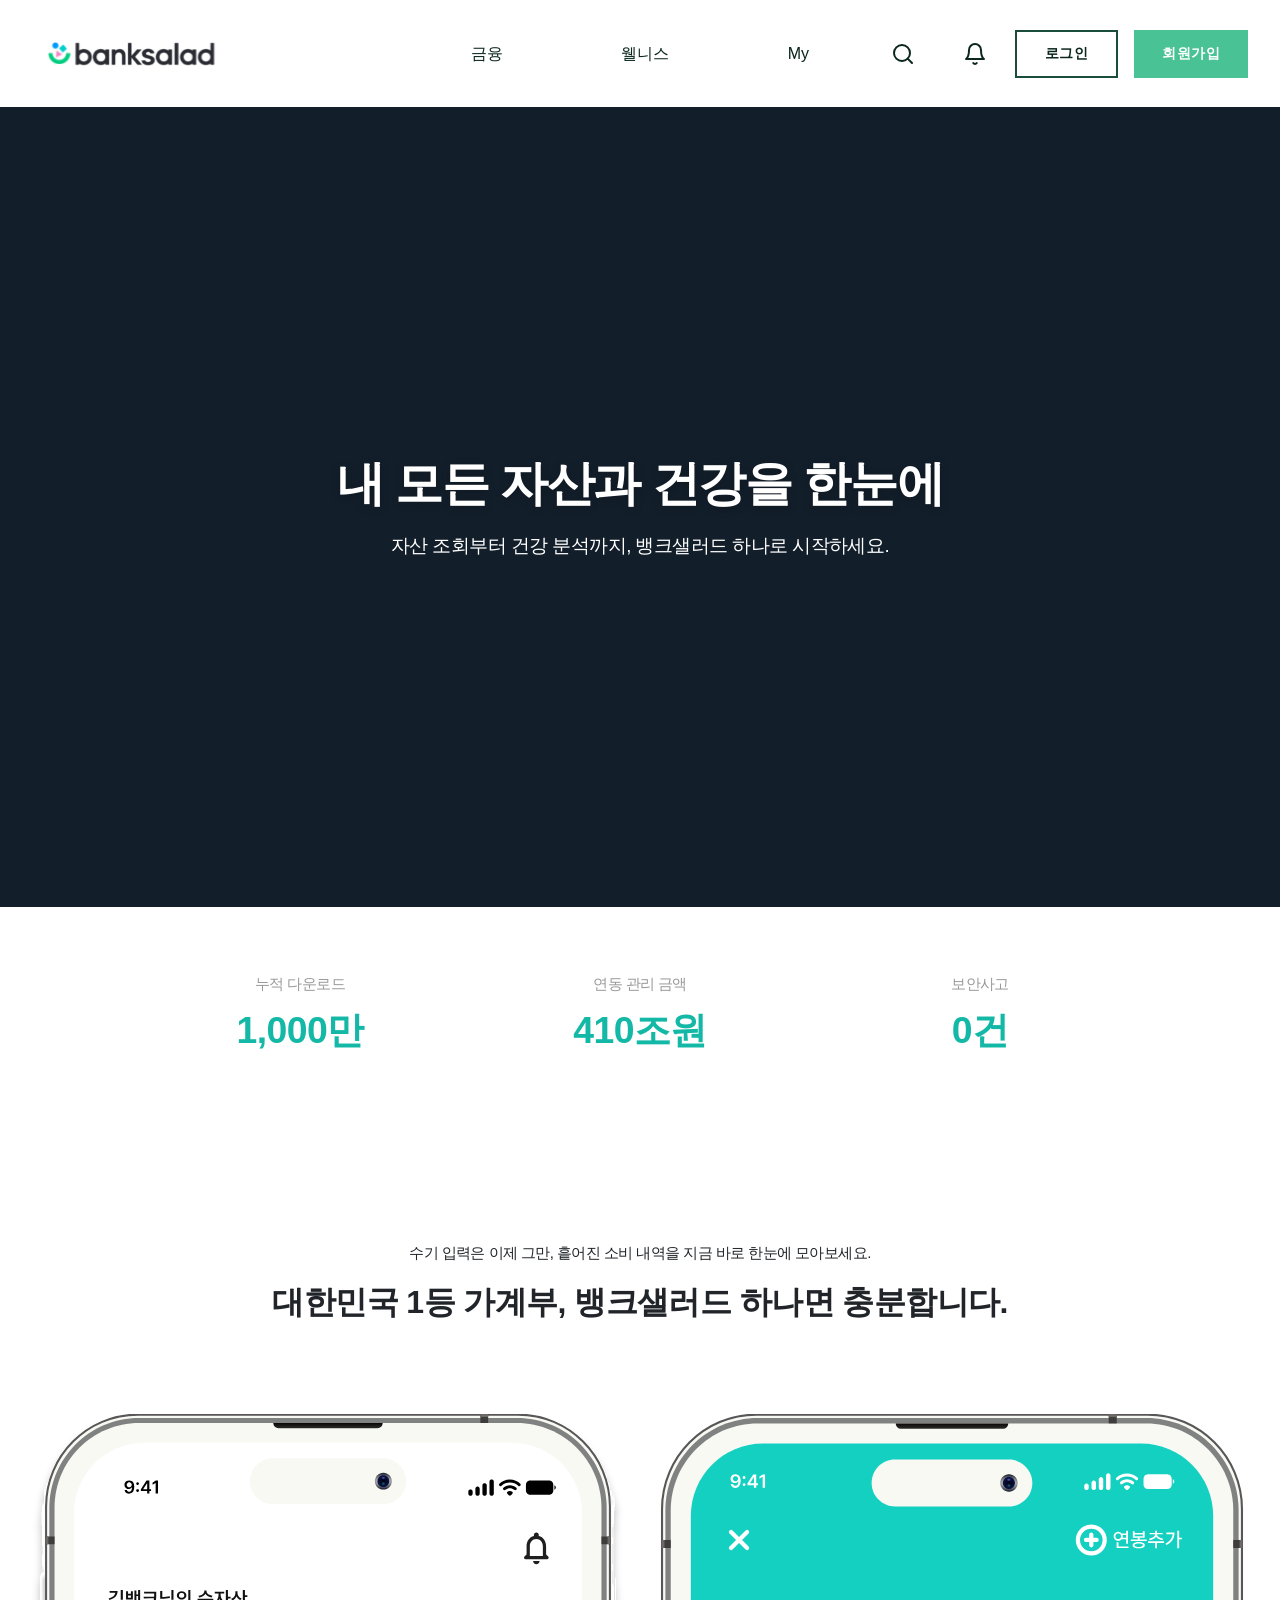
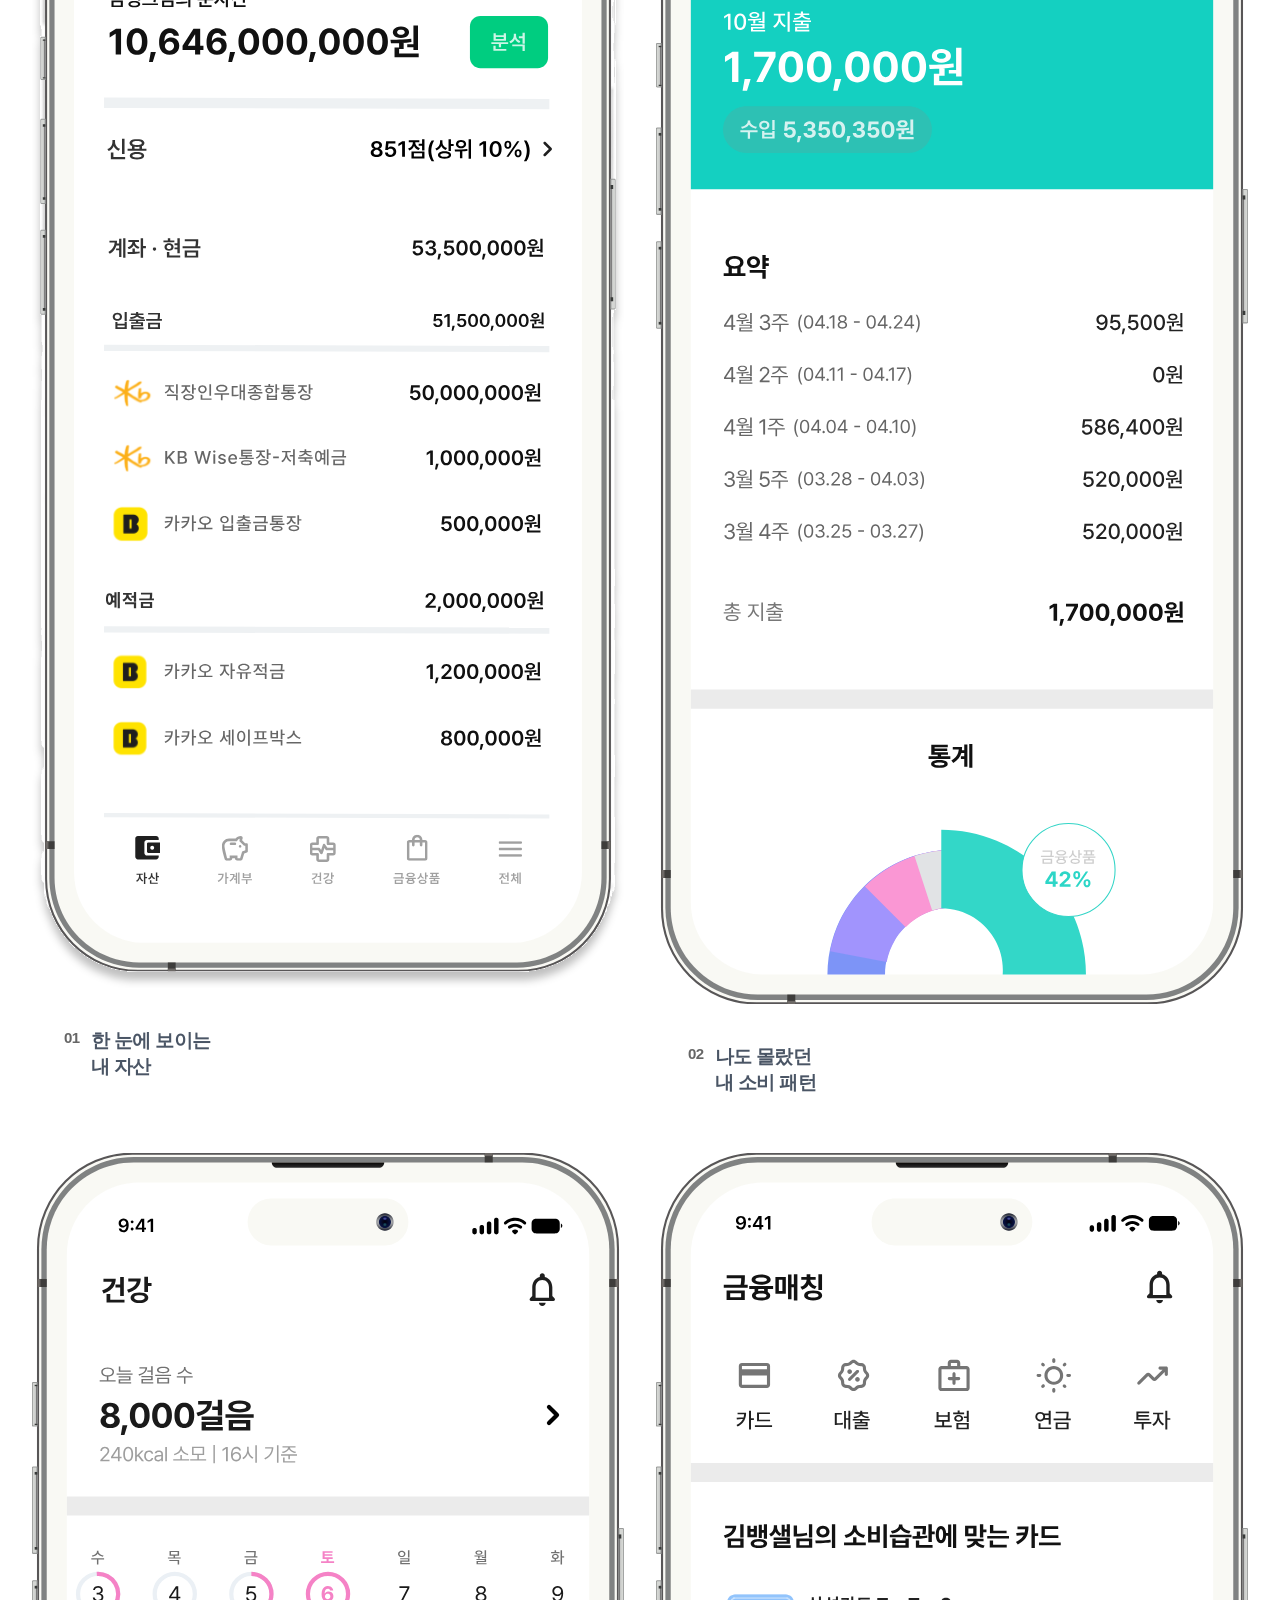
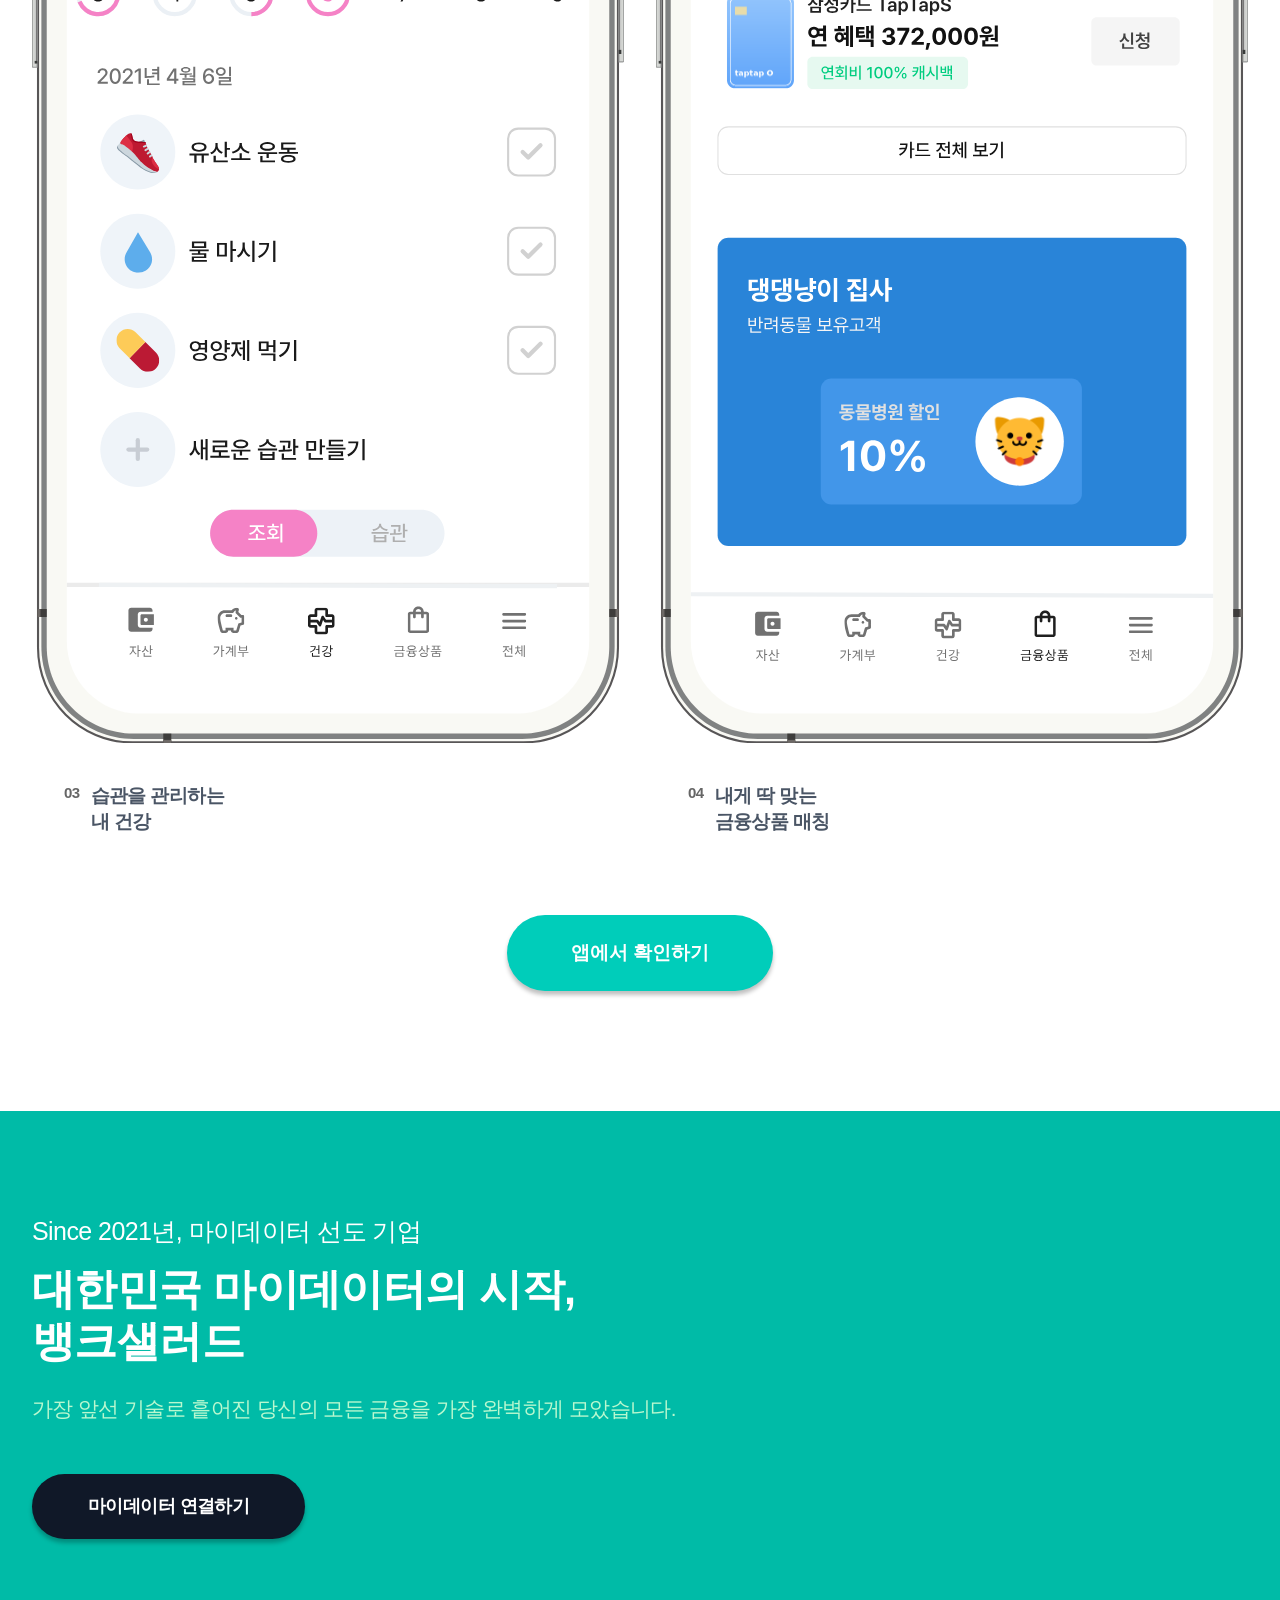
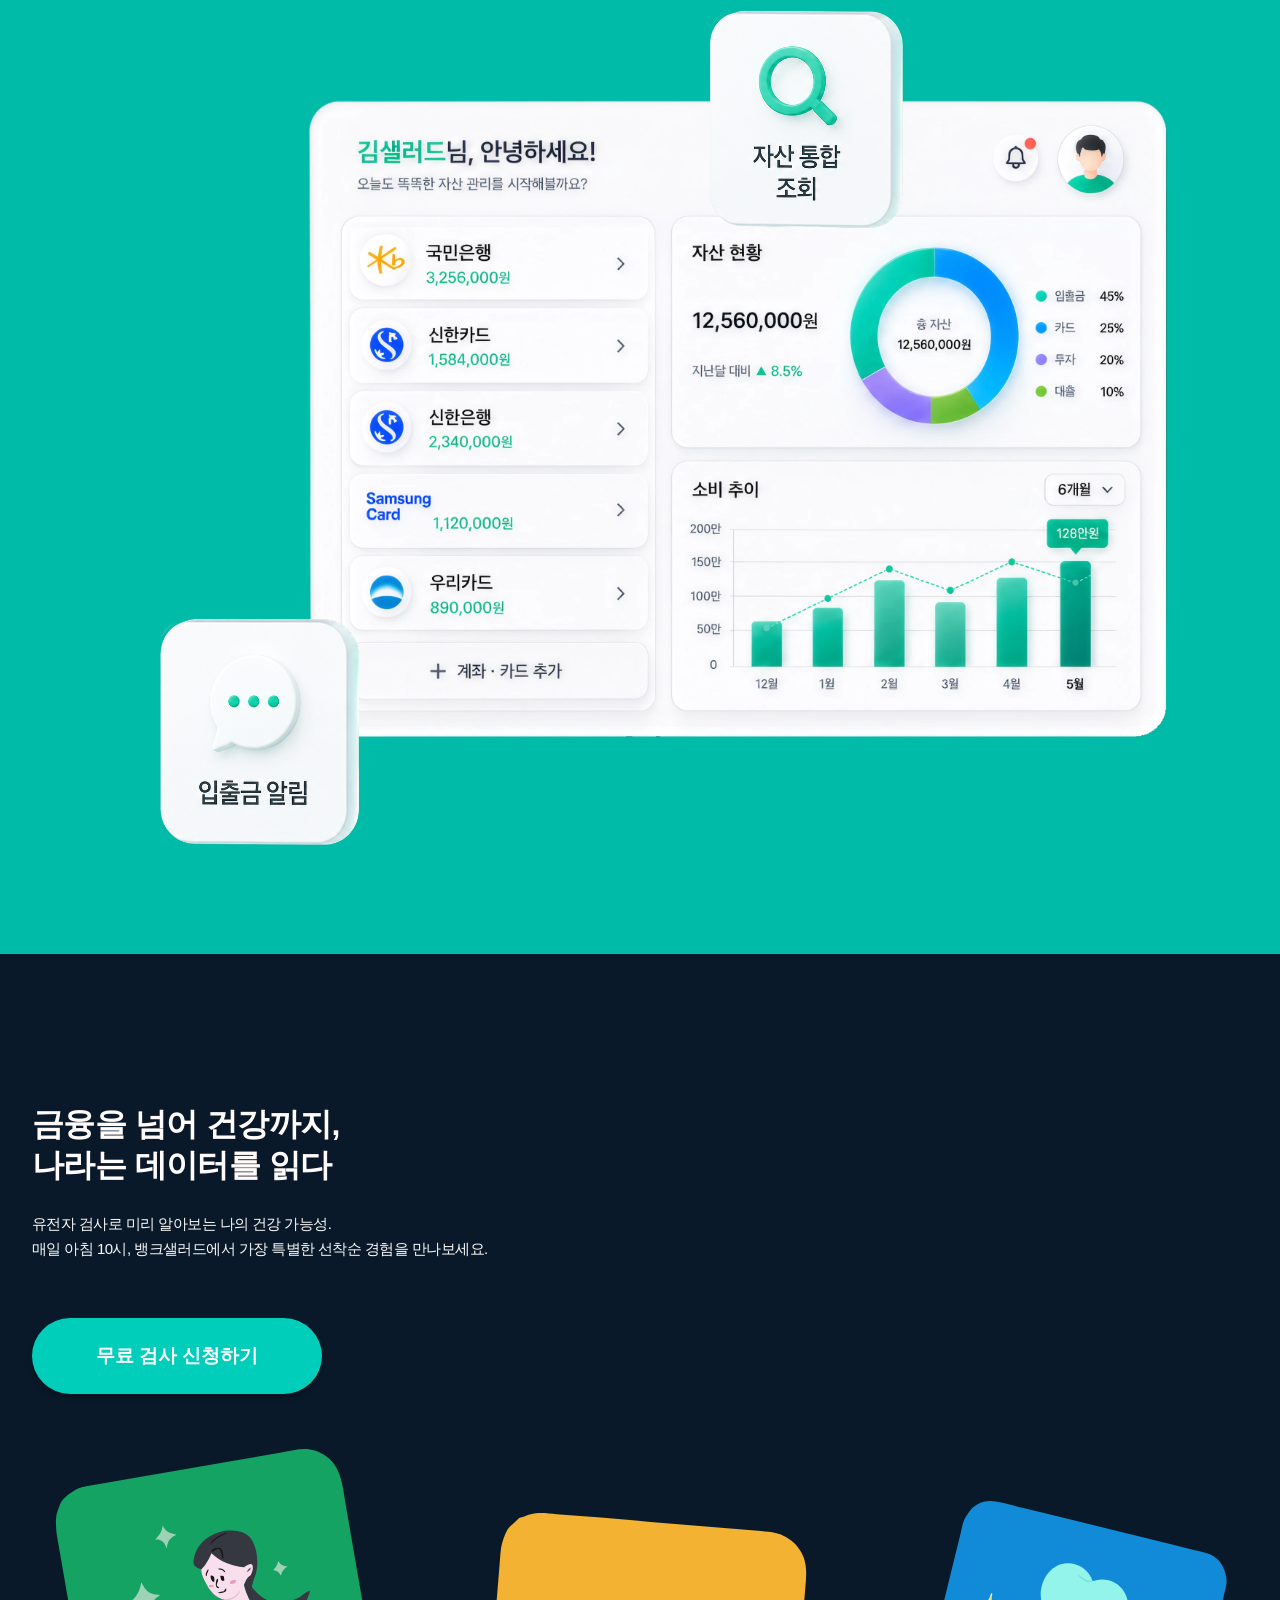
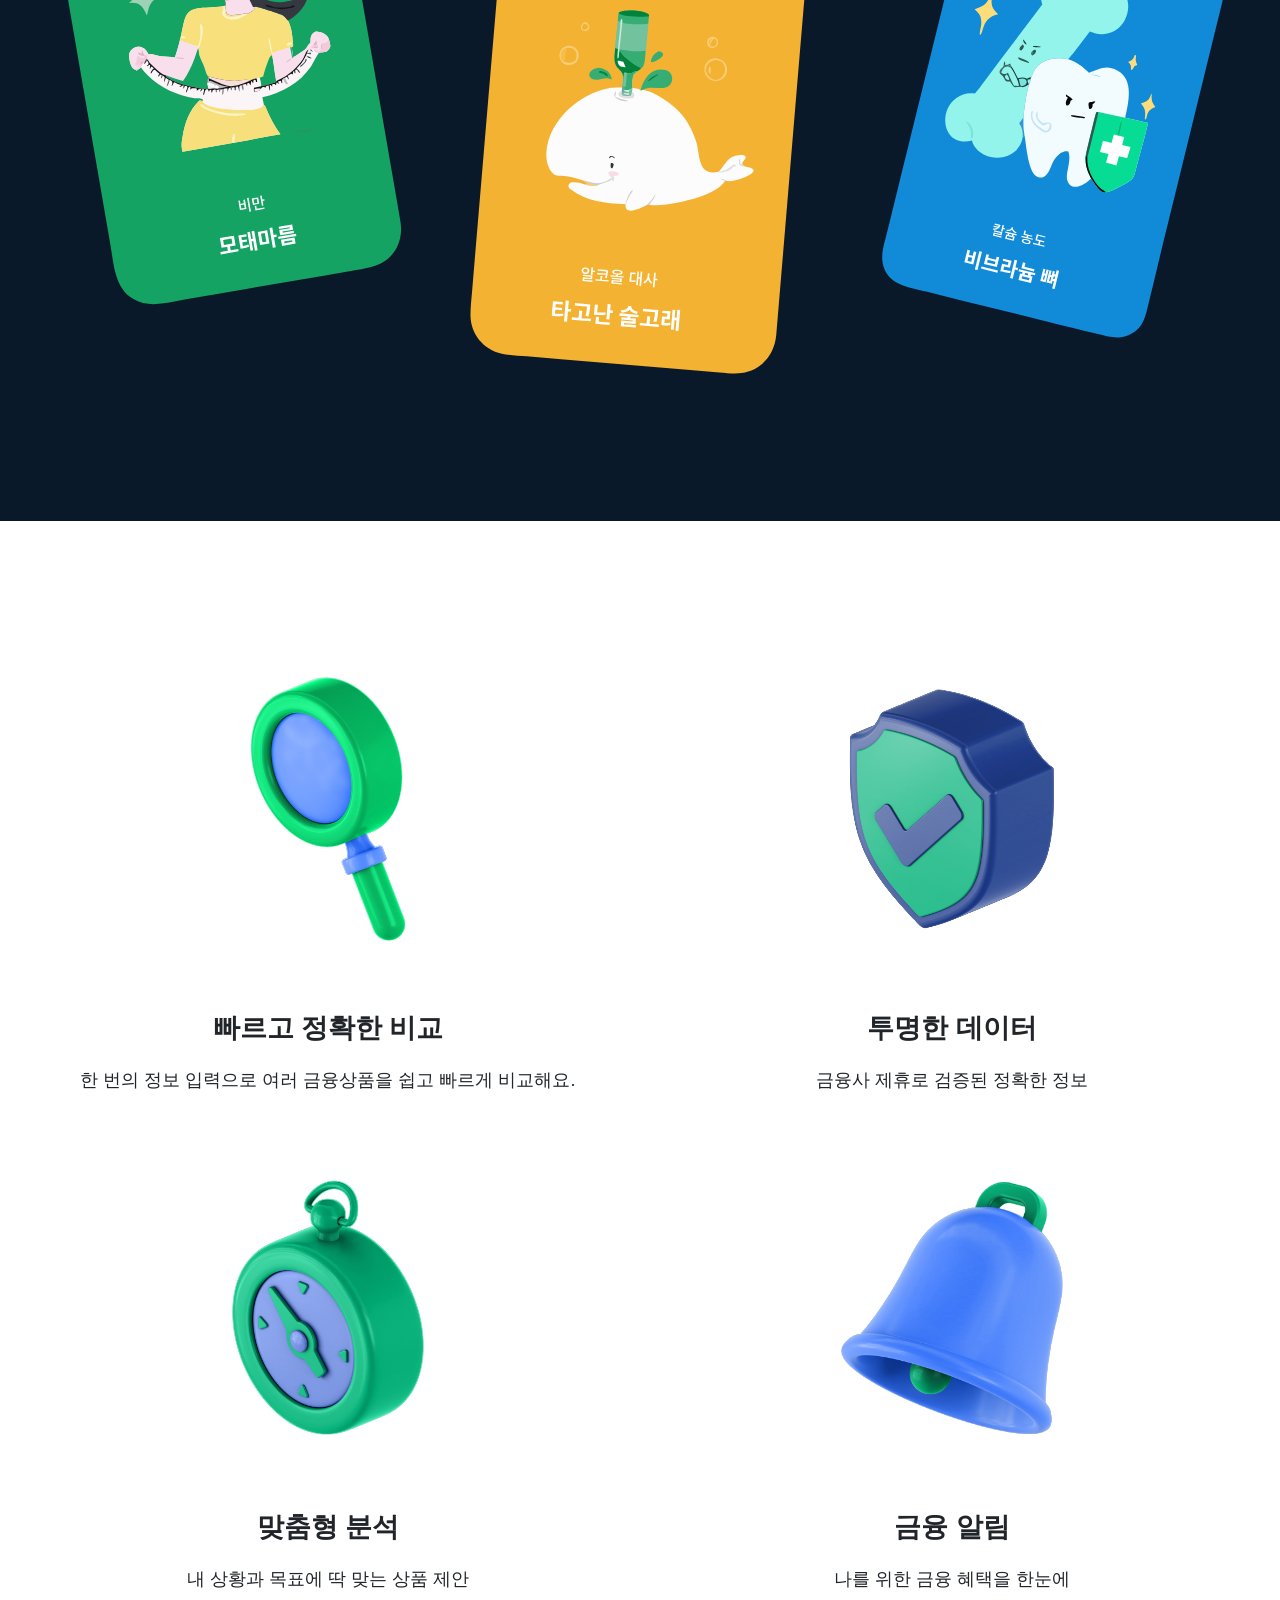
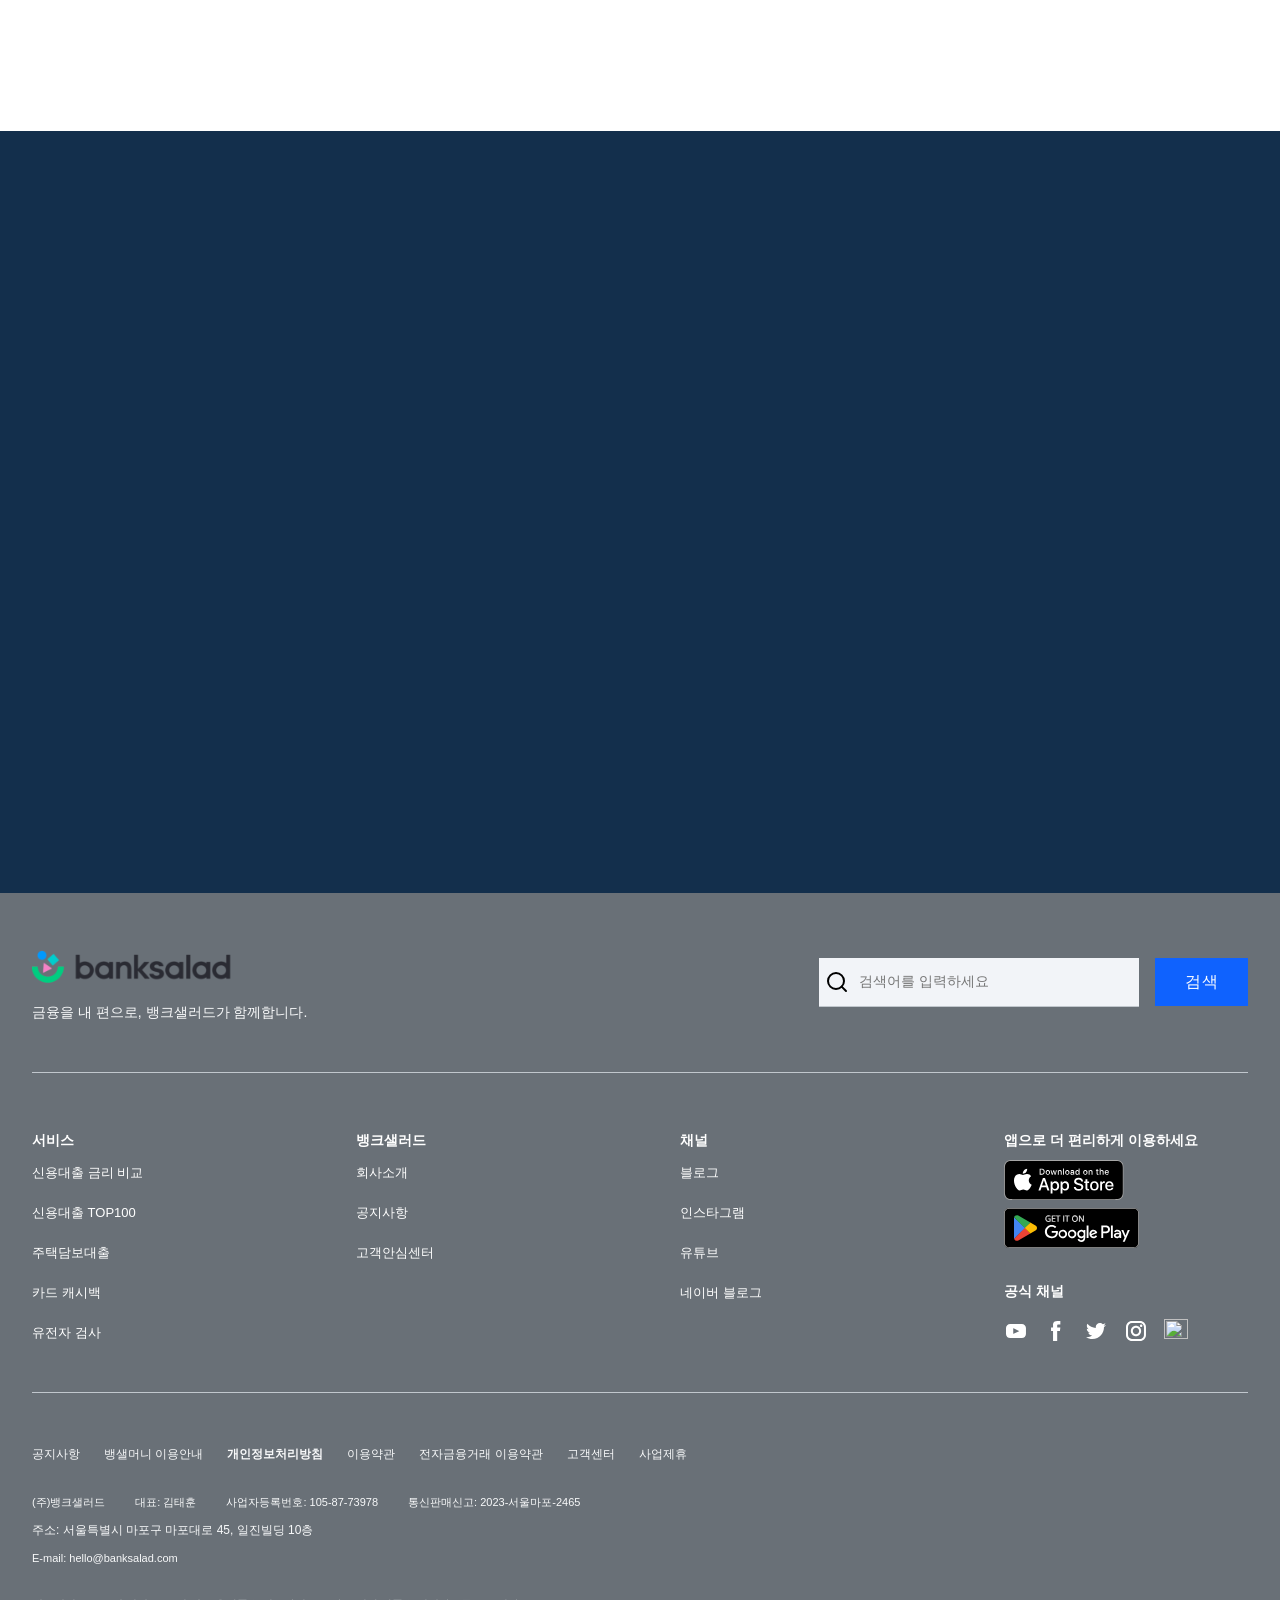
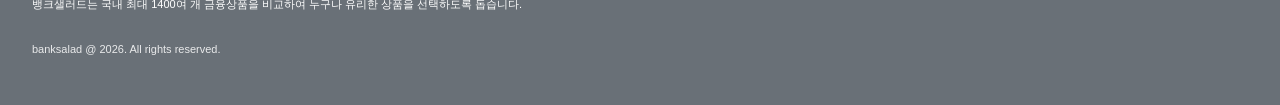
==== commit 822070bf: "수정햇닷" ====
--- a/index.html
+++ b/index.html
@@ -27,12 +27,12 @@
   <meta name="viewport" content="width=device-width, initial-scale=1" />
   <title>뱅크샐러드</title>
   <meta name="description" content="자산 조회부터 건강 분석까지, 뱅크샐러드 하나로 시작하세요." />
-  
+
   <link rel="icon" type="image/png" sizes="32x32" href="./assets/images/favicon/favicon-32.png" />
 
   <link rel="stylesheet" as="style" crossorigin
     href="https://cdn.jsdelivr.net/gh/orioncactus/pretendard@v1.3.9/dist/web/variable/pretendardvariable-dynamic-subset.min.css" />
-  
+
   <link rel="stylesheet" href="./css/style.css" />
 </head>
 
@@ -92,7 +92,10 @@
          배경 이미지 → assets/images/hero-bg.jpg (권장 1920×1200)
          ==================================================================== -->
     <section class="hero" aria-labelledby="hero-title">
+      <video class="hero__video" src="assets/video1.mp4" autoplay loop muted playsinline></video>
+
       <div class="hero__dim" aria-hidden="true"></div>
+
       <div class="hero__copy">
         <h1 class="hero__title" id="hero-title">내 모든 자산과 건강을 한눈에</h1>
         <p class="hero__desc">자산 조회부터 건강 분석까지, 뱅크샐러드 하나로 시작하세요.</p>
@@ -209,11 +212,11 @@
           <img class="mydata__img mydata__img--main" src="assets/images/data1.svg" alt="" width="940" height="627"
             loading="lazy" />
           <!-- assets/images/mydata-badge-01.png (180×196) -->
-          <img class="mydata__img mydata__img--badge-a" src="assets/images/data3.svg" alt="" width="180"
-            height="196" loading="lazy" />
+          <img class="mydata__img mydata__img--badge-a" src="assets/images/data3.svg" alt="" width="180" height="196"
+            loading="lazy" />
           <!-- assets/images/mydata-badge-02.png (180×202) -->
-          <img class="mydata__img mydata__img--badge-b" src="assets/images/data2.svg" alt="" width="180"
-            height="202" loading="lazy" />
+          <img class="mydata__img mydata__img--badge-b" src="assets/images/data2.svg" alt="" width="180" height="202"
+            loading="lazy" />
         </div>
 
       </div>
@@ -360,8 +363,7 @@
       <div class="footer__top">
         <div class="footer__brand">
           <!-- assets/images/logo2.svg (200×50) -->
-          <img class="footer__logo" src="assets/images/logo2.svg" alt="뱅크샐러드" width="200" height="50"
-            loading="lazy" />
+          <img class="footer__logo" src="assets/images/logo2.svg" alt="뱅크샐러드" width="200" height="50" loading="lazy" />
           <p class="footer__slogan">금융을 내 편으로, 뱅크샐러드가 함께합니다.</p>
         </div>
 
@@ -414,8 +416,8 @@
           <h2 class="footer__col-title">앱으로 더 편리하게 이용하세요</h2>
           <div class="footer__app-links">
             <!-- assets/images/applestore.svg (120×40) -->
-            <a href="#appstore"><img src="assets/images/applestore.svg" alt="App Store에서 다운로드" width="120"
-                height="40" loading="lazy" /></a>
+            <a href="#appstore"><img src="assets/images/applestore.svg" alt="App Store에서 다운로드" width="120" height="40"
+                loading="lazy" /></a>
             <!-- assets/images/badge-googleplay.svg (135×40) -->
             <a href="#googleplay"><img src="assets/images/googleplay.svg" alt="Google Play에서 다운로드" width="135"
                 height="40" loading="lazy" /></a>
@@ -432,8 +434,8 @@
                   height="24" /></a></li>
             <li><a href="#instagram" aria-label="인스타그램"><img src="assets/images/instagram.svg" alt="" width="24"
                   height="24" /></a></li>
-            <li><a href="#linkedin" aria-label="링크드인"><img src="assets/images/li" alt="" width="24"
-                  height="24" /></a></li>
+            <li><a href="#linkedin" aria-label="링크드인"><img src="assets/images/li" alt="" width="24" height="24" /></a>
+            </li>
           </ul>
         </div>
       </div>
@@ -470,7 +472,7 @@
     </div>
   </footer>
 
-  <script src="./js/script.js" defer></script>
+  <script src="js/script.js" defer></script>
 </body>
 
 </html>
--- a/css/style.css
+++ b/css/style.css
@@ -340,7 +340,7 @@
   display: inline-flex;
   align-items: center;
   justify-content: center;
-  width: 24px; height: 24px;
+  width: 48px; height: 48px;
   transition: opacity .2s var(--ease);
 }
 .icon-btn:hover { opacity: .6; }
@@ -377,6 +377,16 @@
   min-height: clamp(480px, 62.5vw, 1200px);
   background: #1a2b3c url("assets/images/hero-bg.jpg") center / cover no-repeat;
   overflow: hidden;
+}
+
+.hero__video {
+  position: absolute;
+  top: 0;
+  left: 0;
+  width: 100%;
+  height: 100%;
+  object-fit: cover; /* 영상이 찌그러지지 않고 영역을 가득 채우게 설정 */
+  z-index: 0; /* 배경으로 깔아주기 */
 }
 
 /* 원본 딤 : 검정 30% */
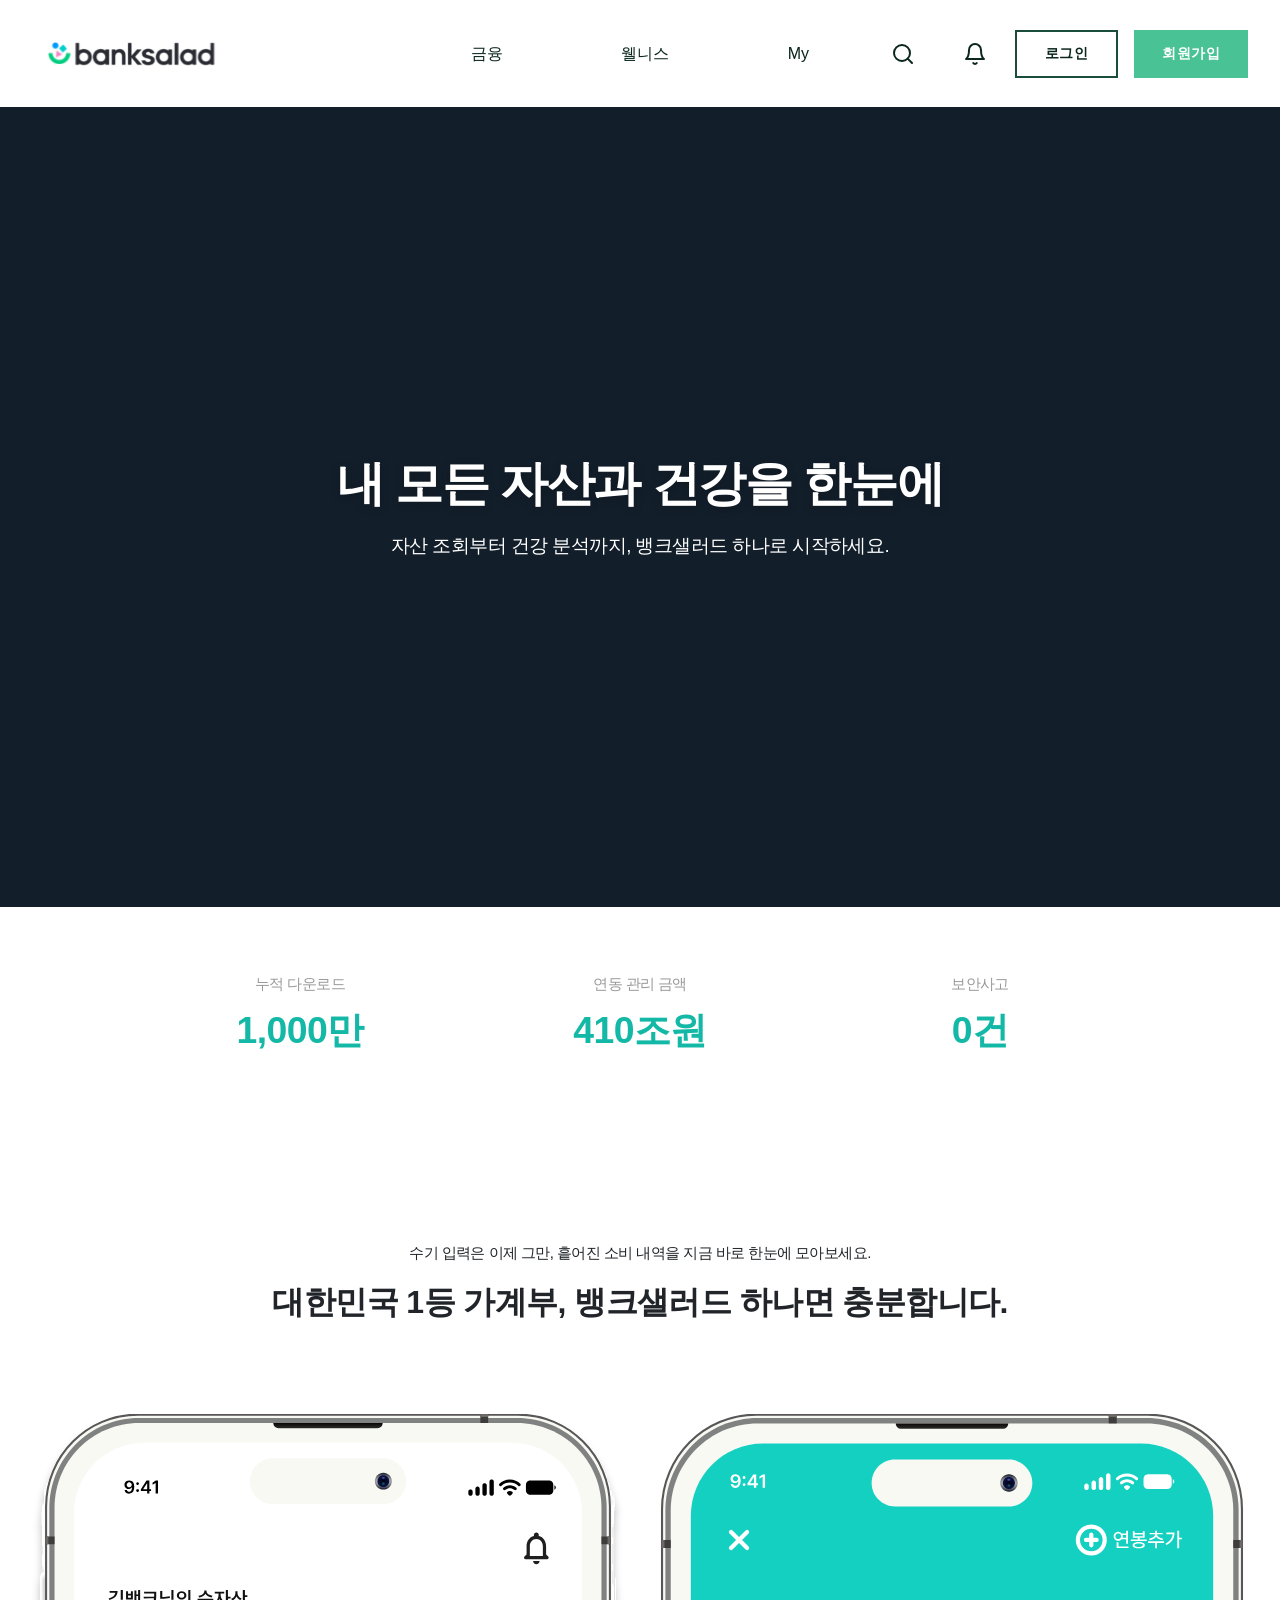
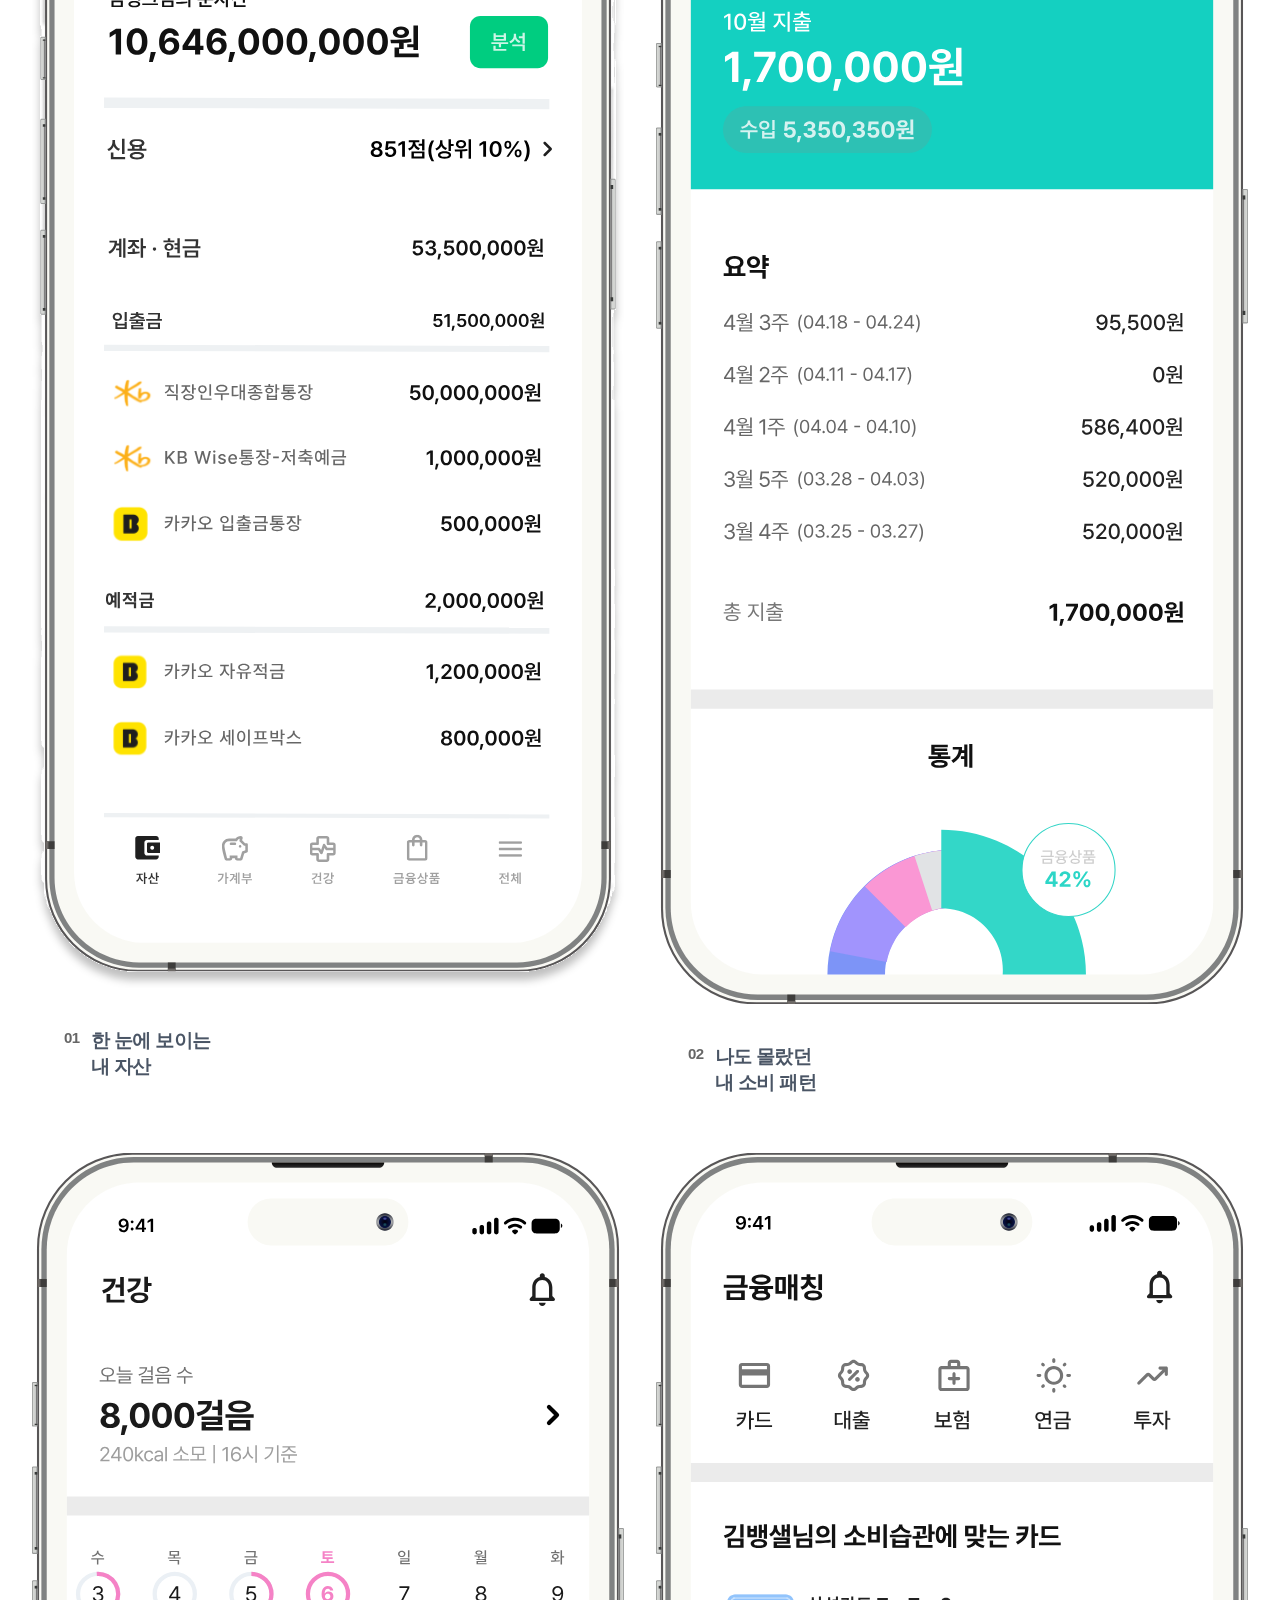
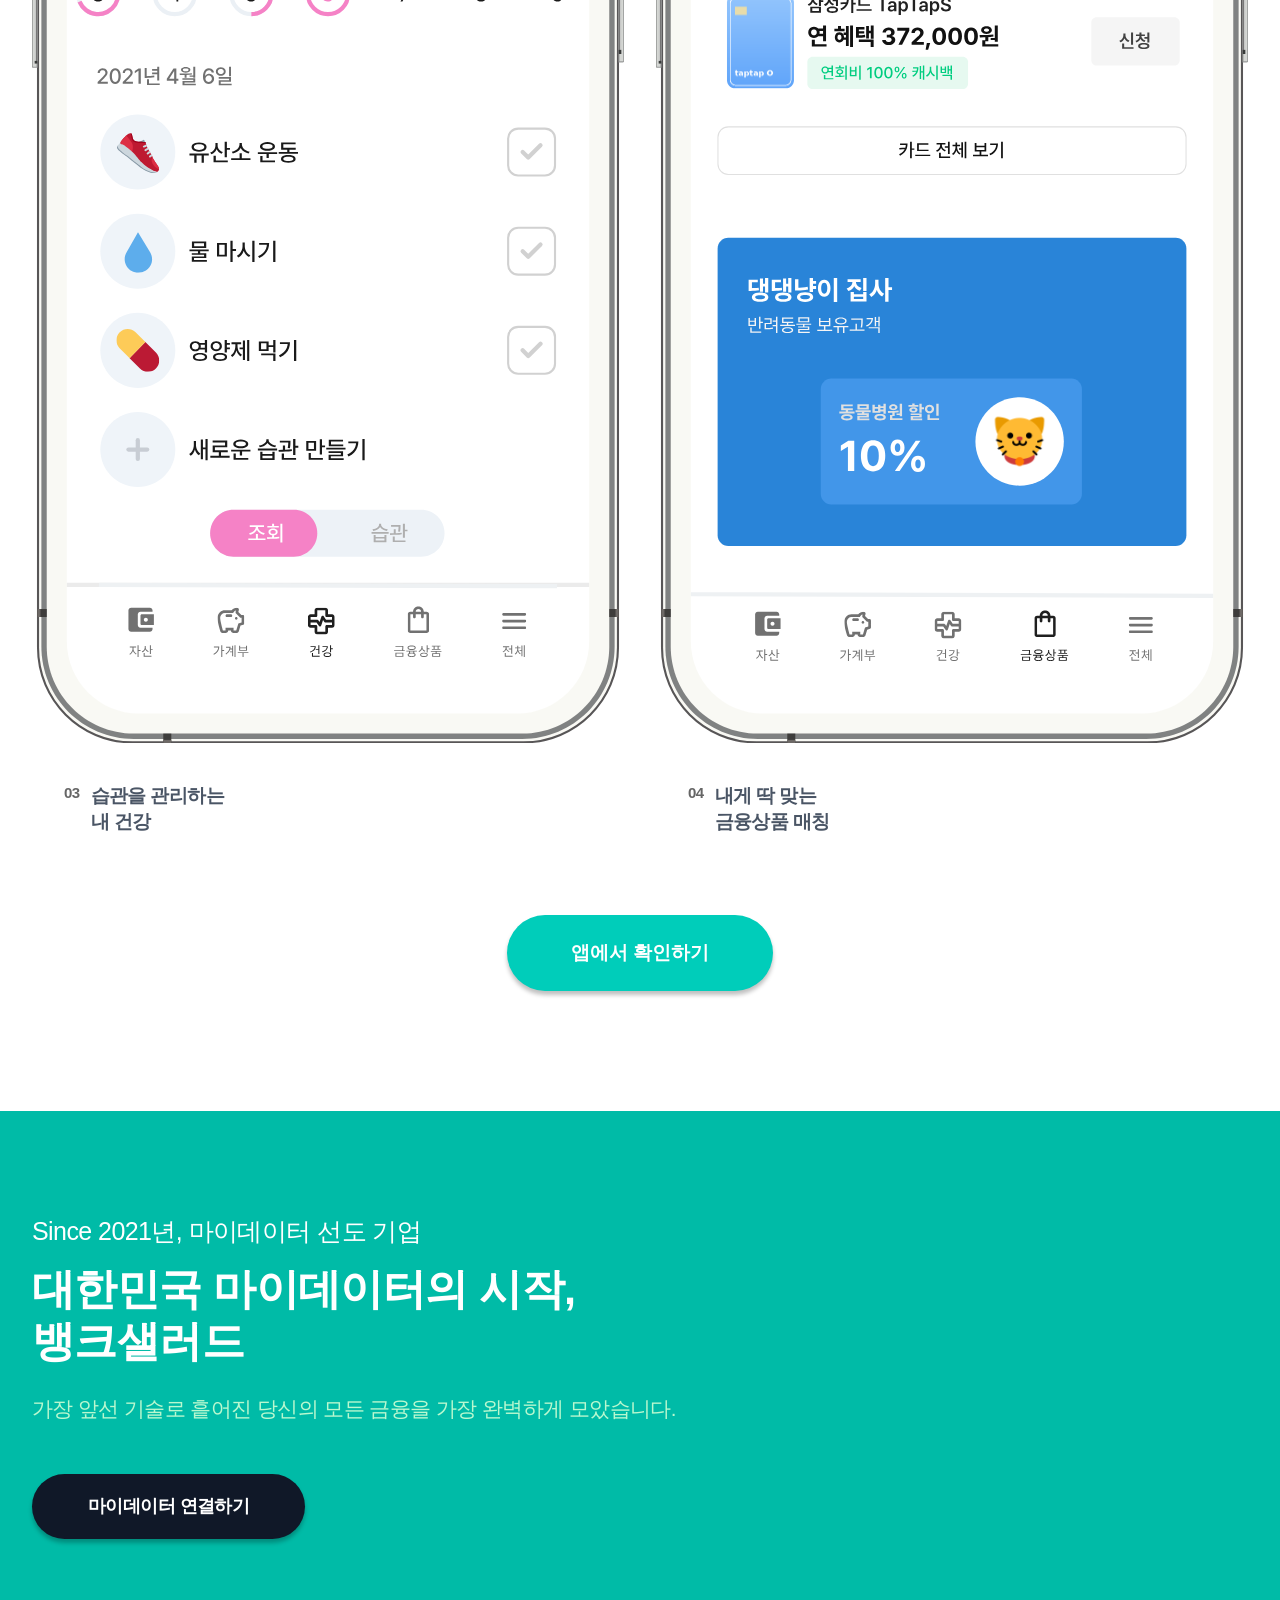
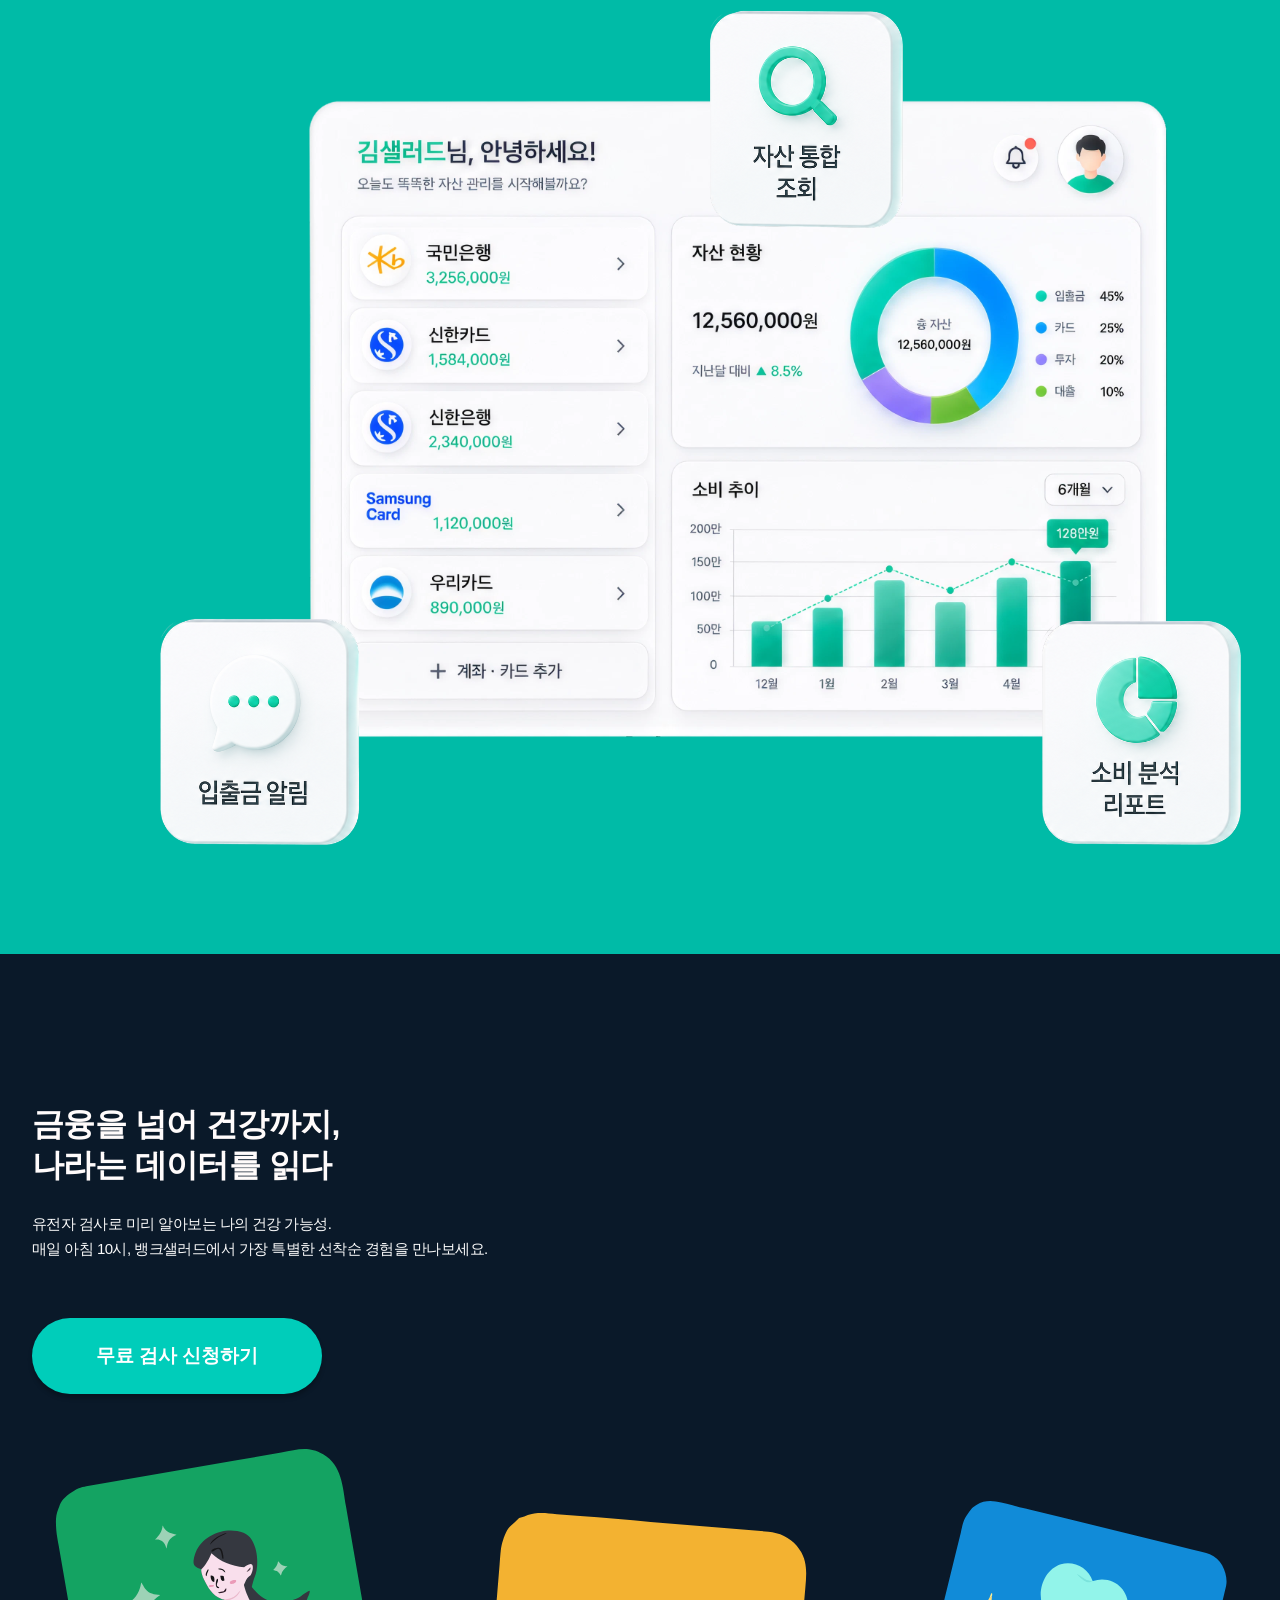
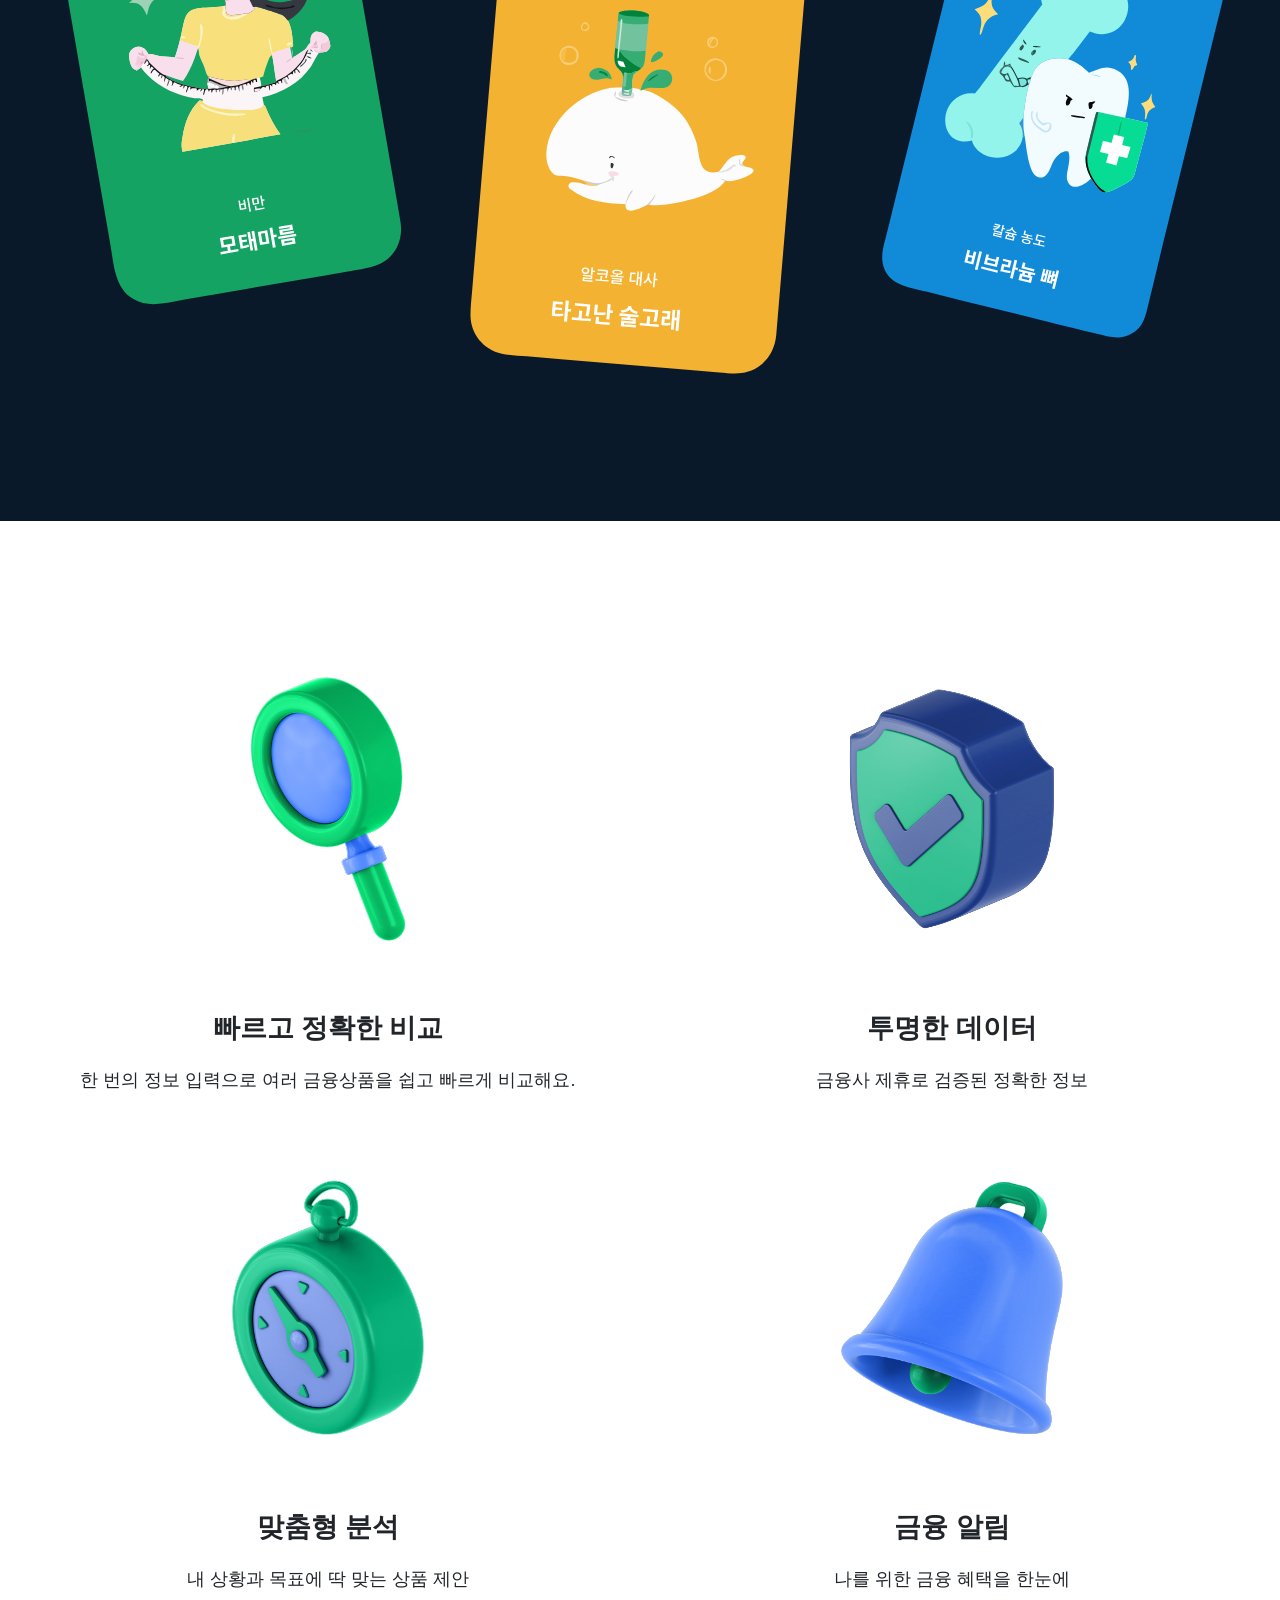
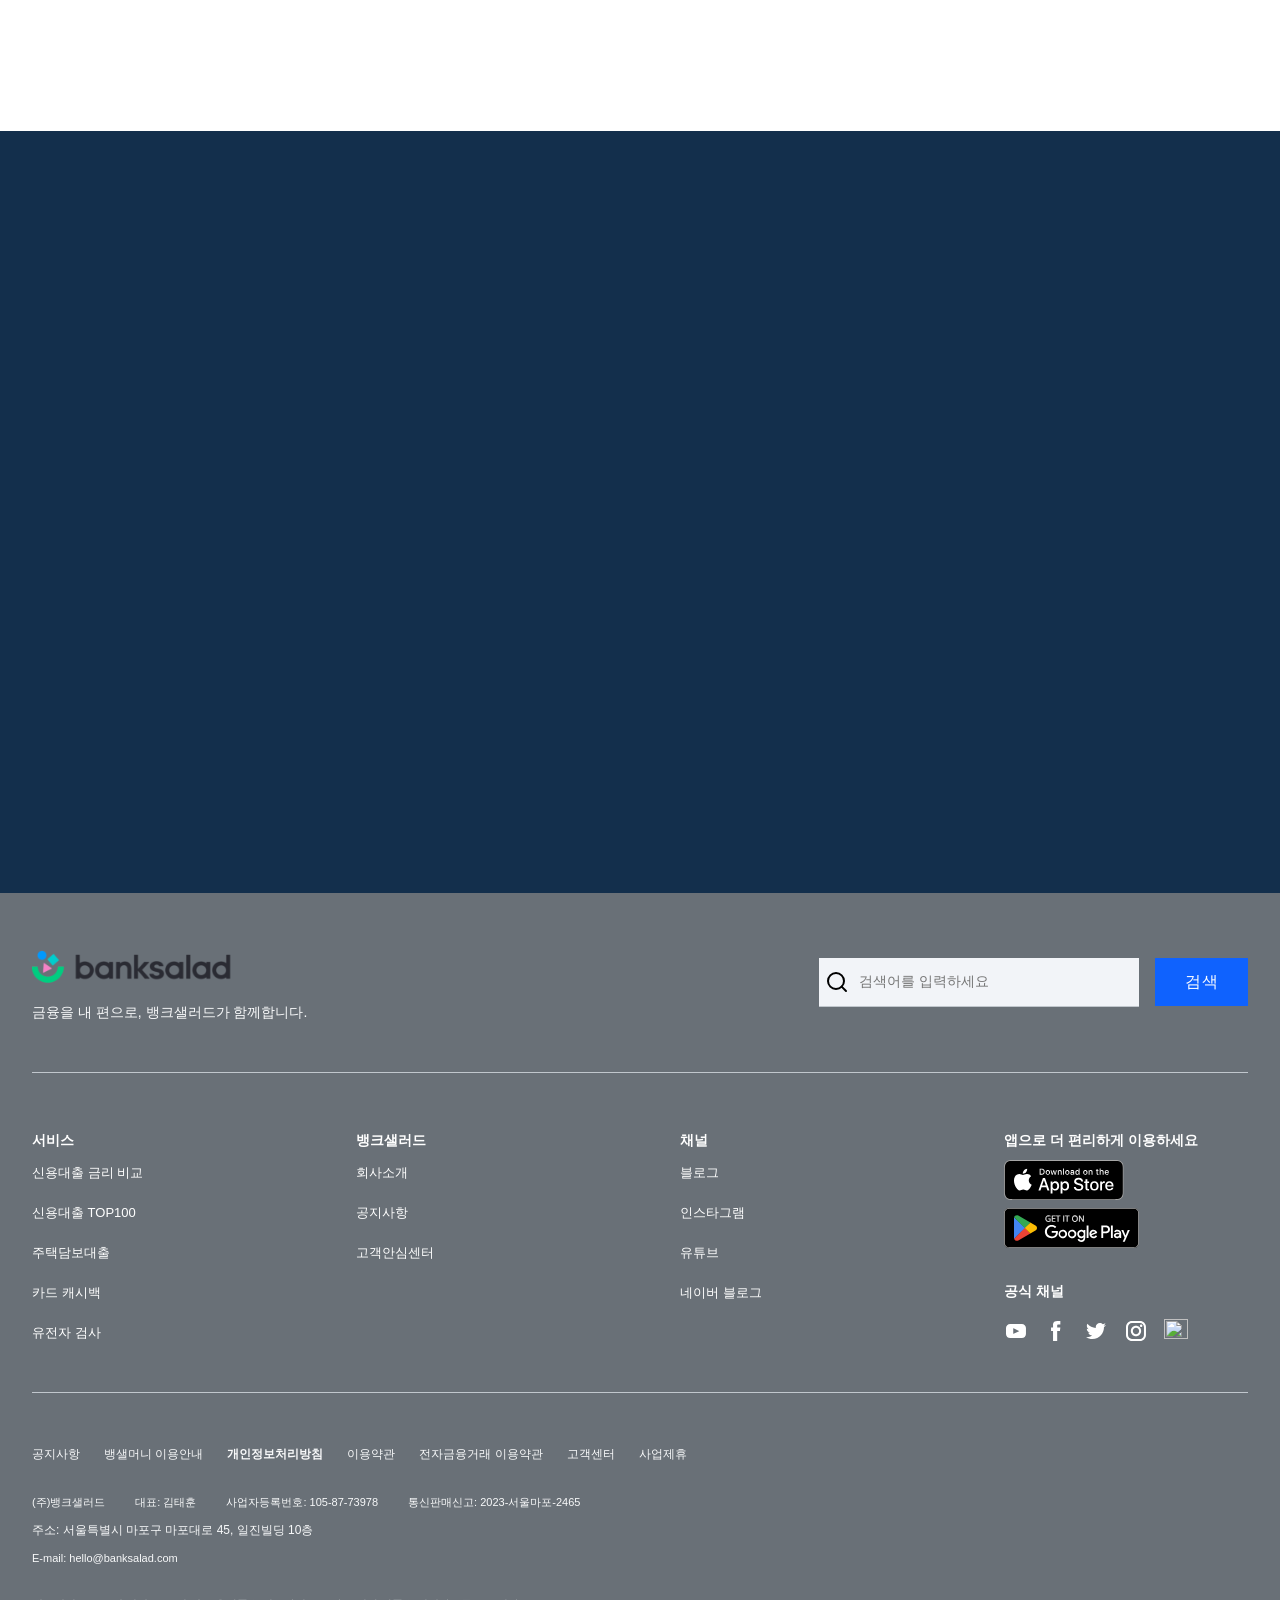
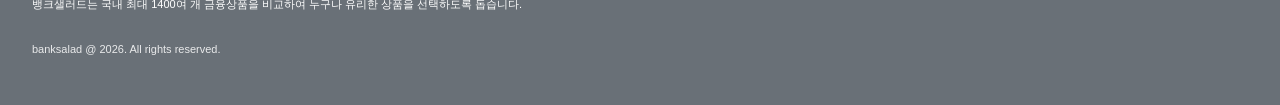
==== commit e9f5f781: "수정햇닷!!" ====
--- a/index.html
+++ b/index.html
@@ -217,6 +217,8 @@
           <!-- assets/images/mydata-badge-02.png (180×202) -->
           <img class="mydata__img mydata__img--badge-b" src="assets/images/data2.svg" alt="" width="180" height="202"
             loading="lazy" />
+          <img class="mydata__img mydata__img--badge-c" src="assets/images/data4.svg" alt="" width="180" height="202"
+            loading="lazy" />
         </div>
 
       </div>
--- a/css/style.css
+++ b/css/style.css
@@ -570,6 +570,12 @@
   left: 10%; bottom: 0;
   width: 17.6%;
 }
+/* 기존 코드 아래에 이 코드를 추가해 주세요 */
+.mydata__img--badge-c {
+  right: 0%;    /* 또는 left 값으로 조절 */
+  bottom: 0%;  /* 원하는 위치에 맞춰 조절 */
+  width: 17.6%; /* 크기 설정 */
+}
 
 
 /* ==========================================================================
